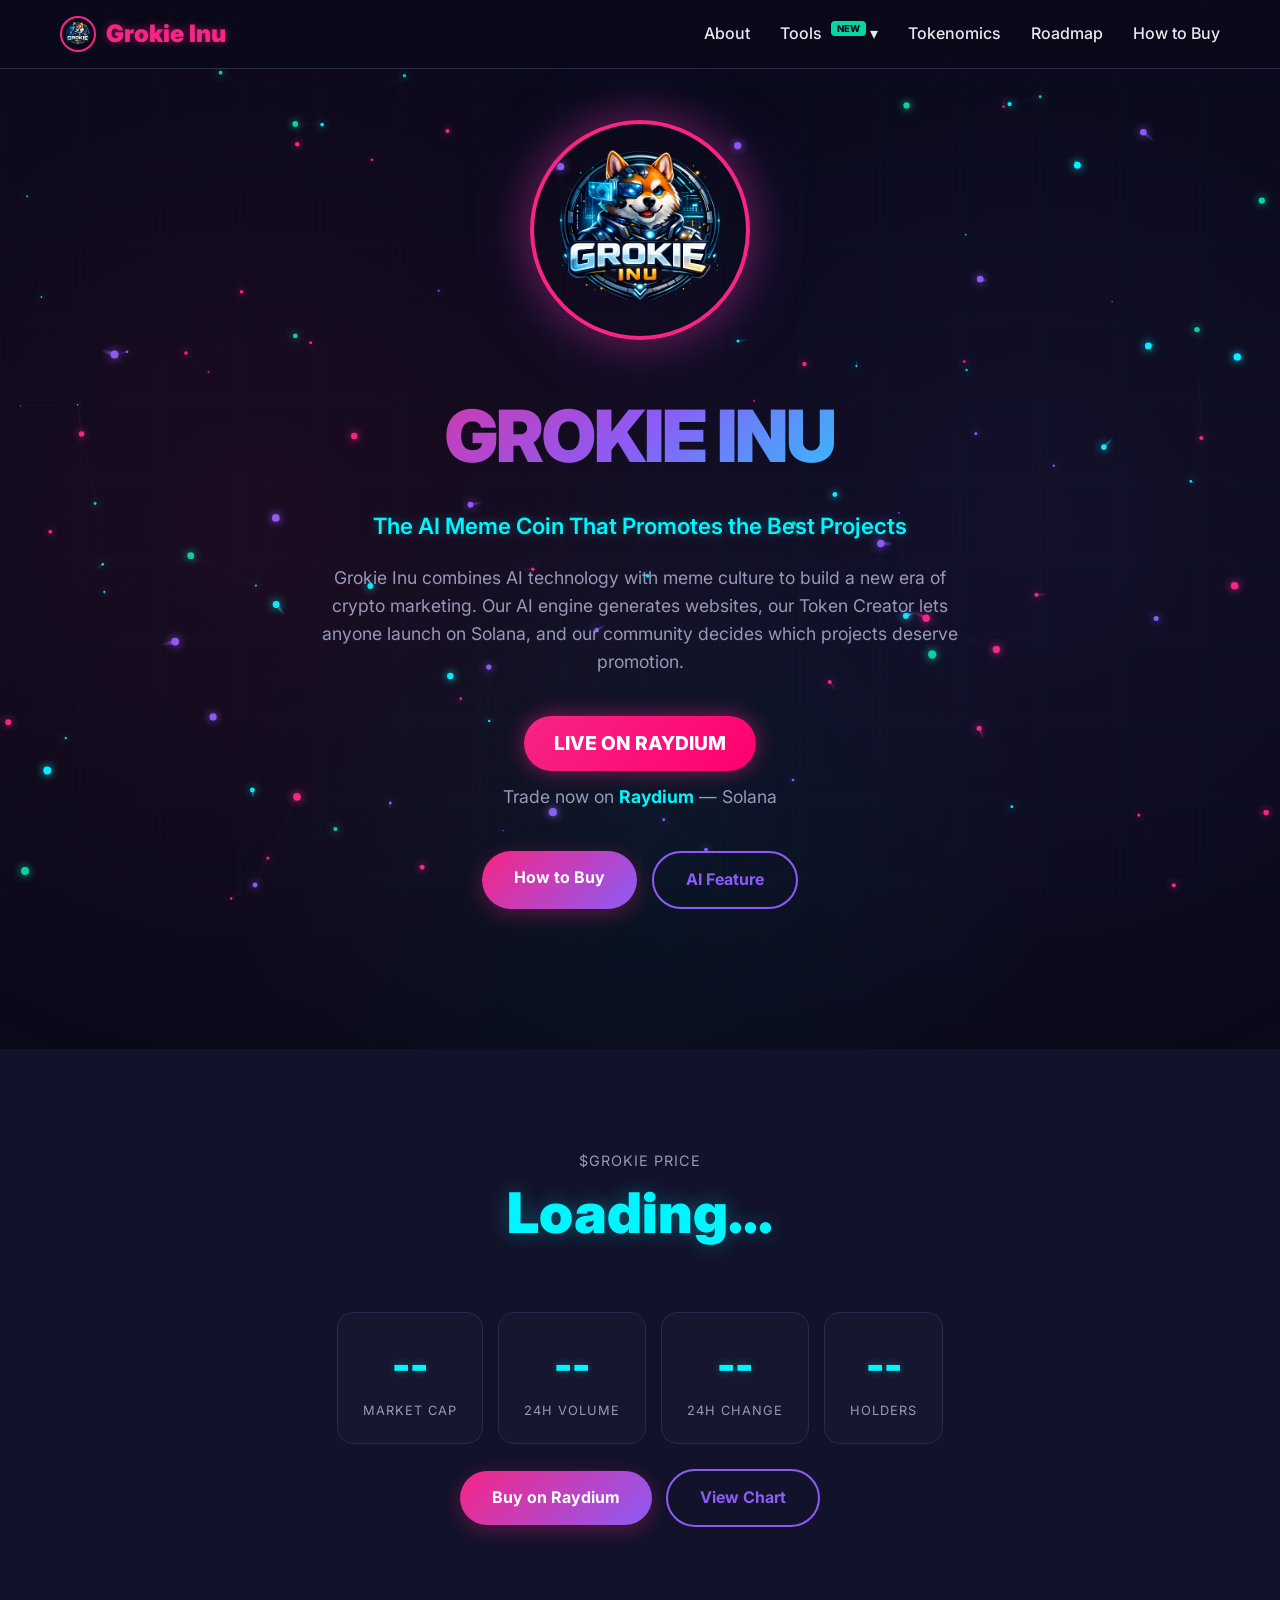
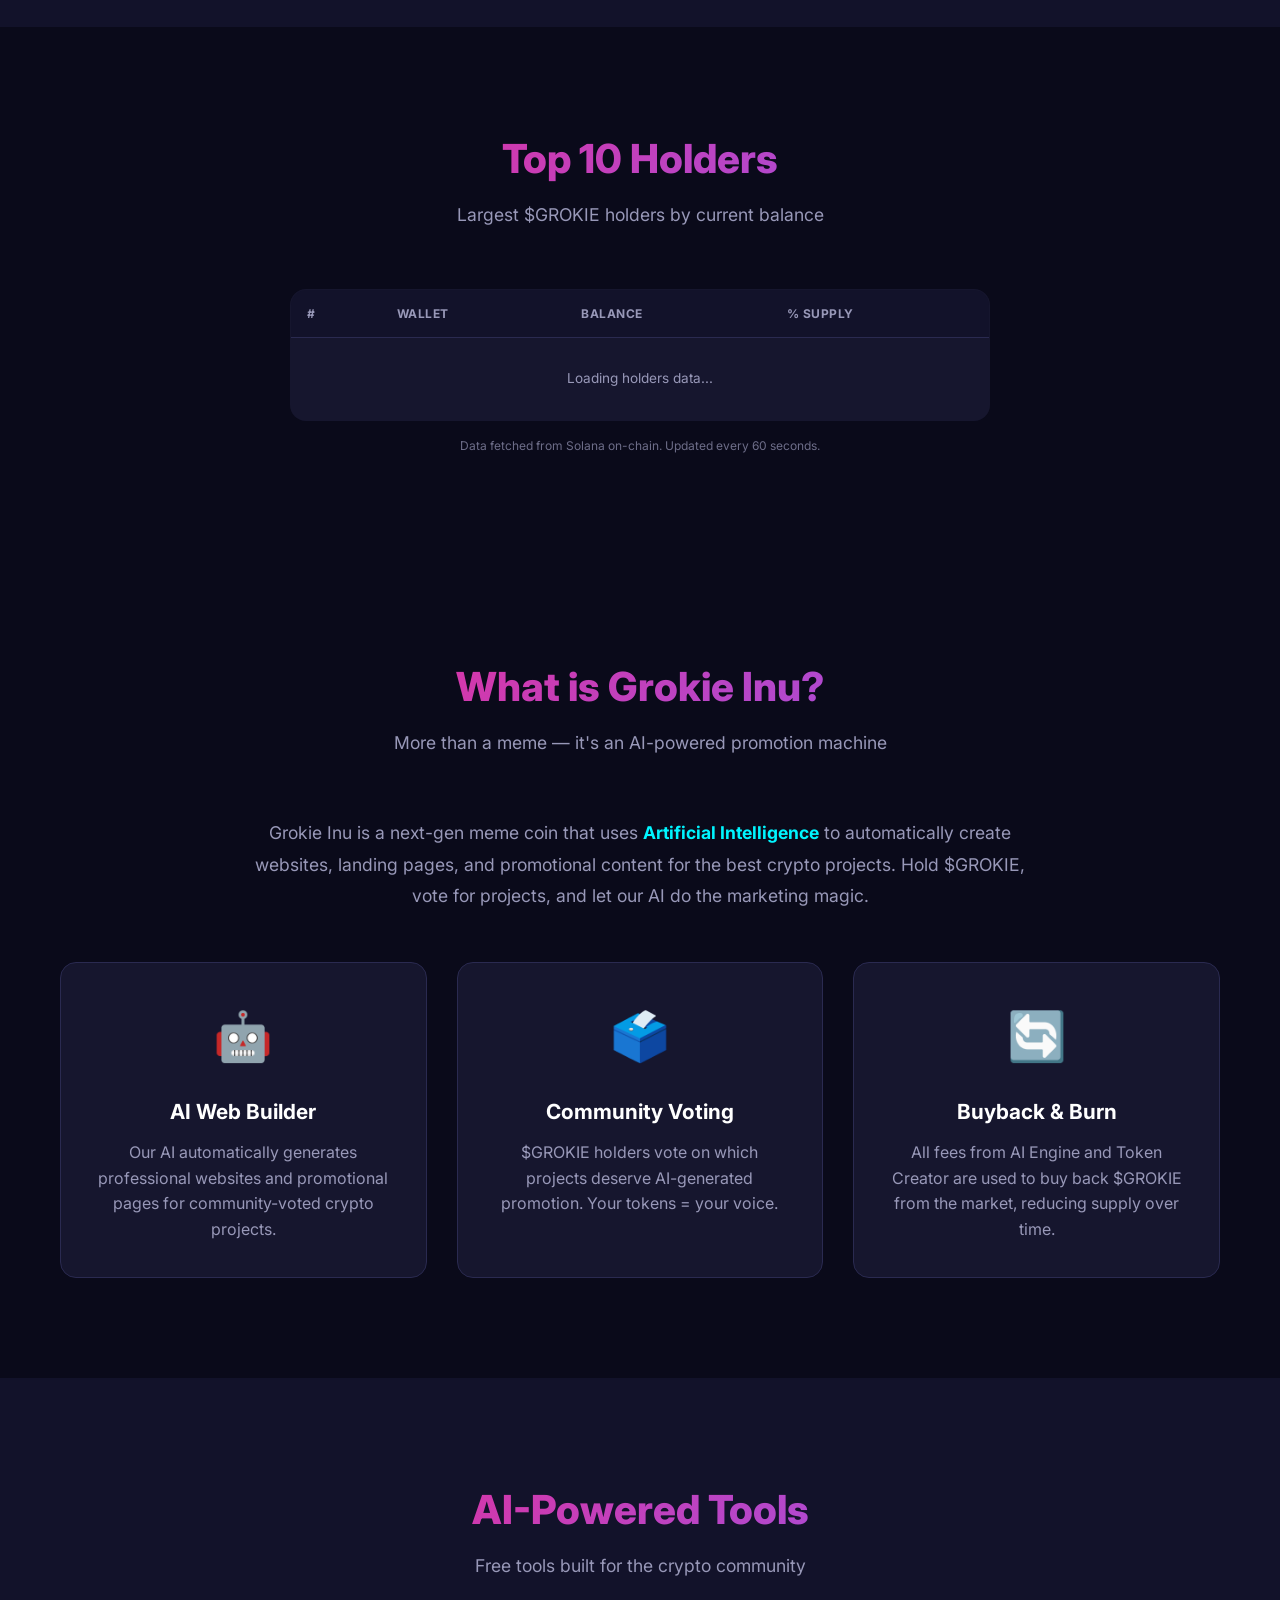
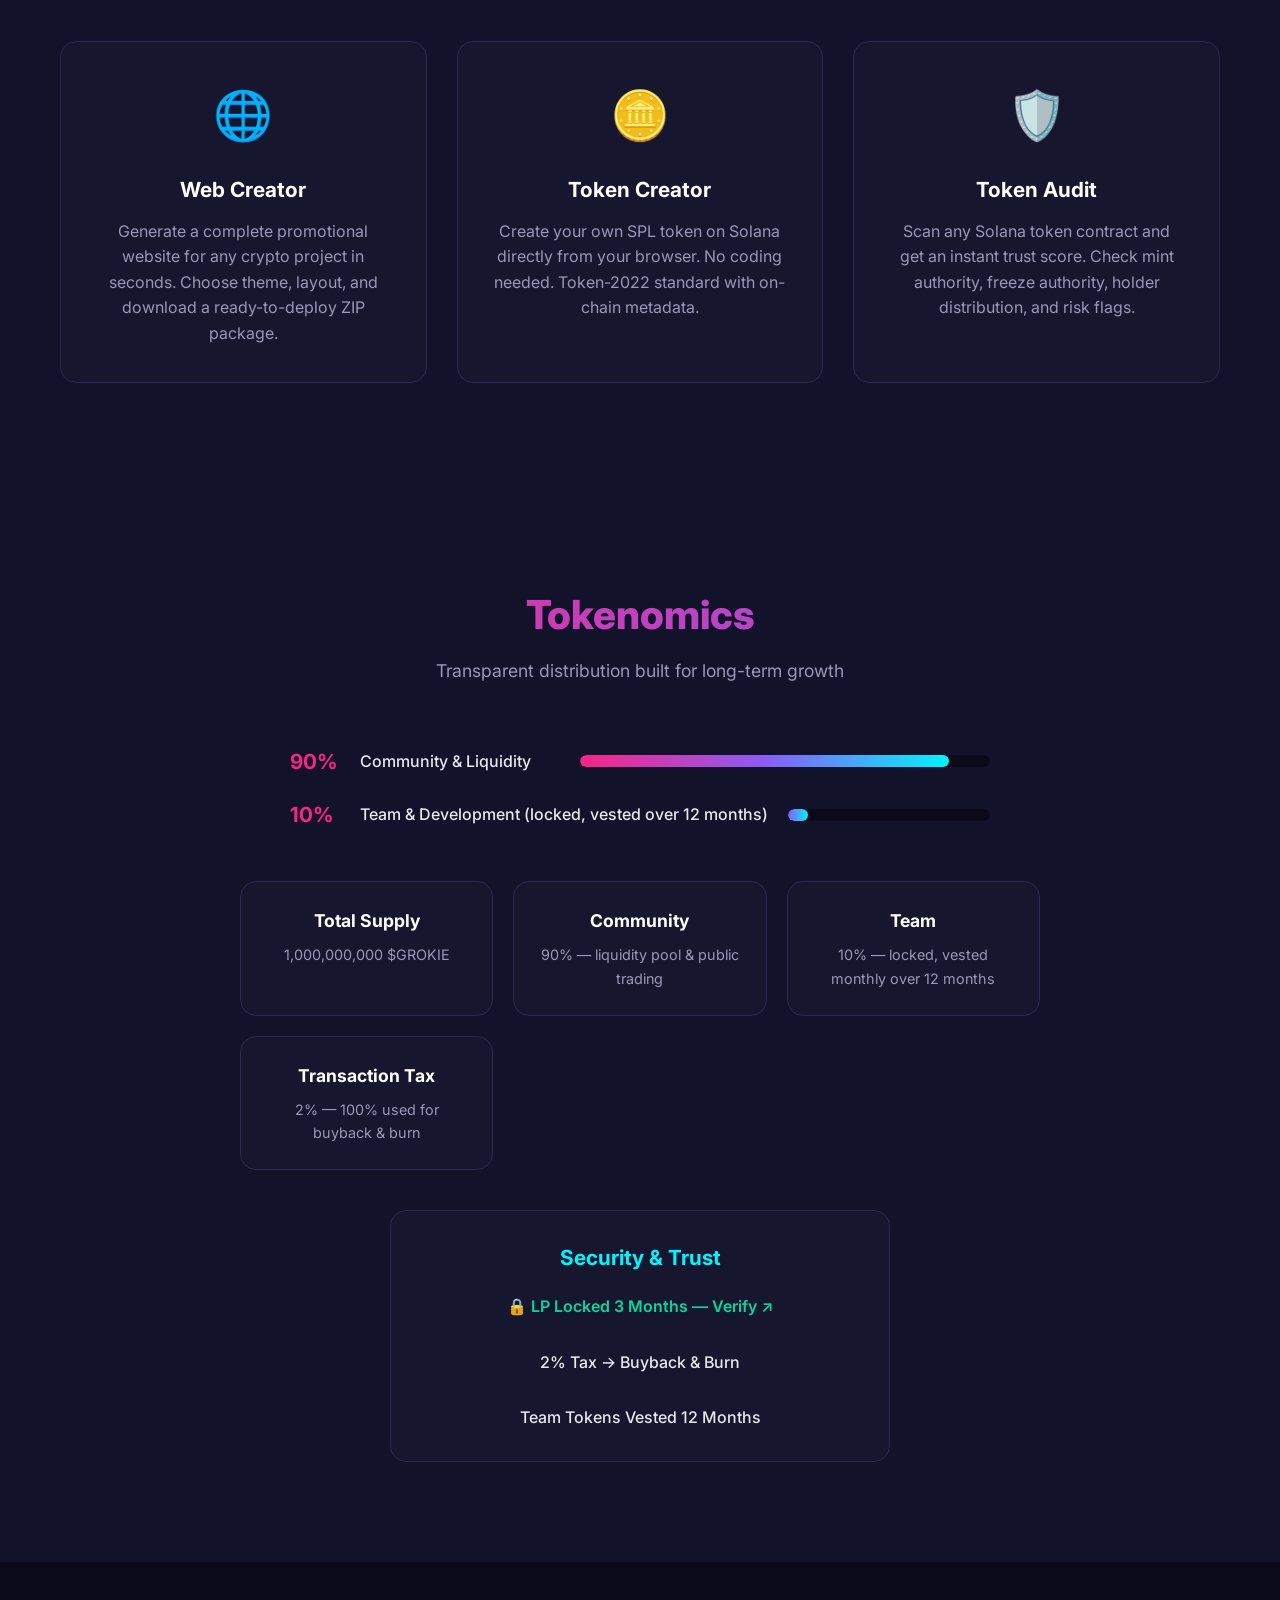
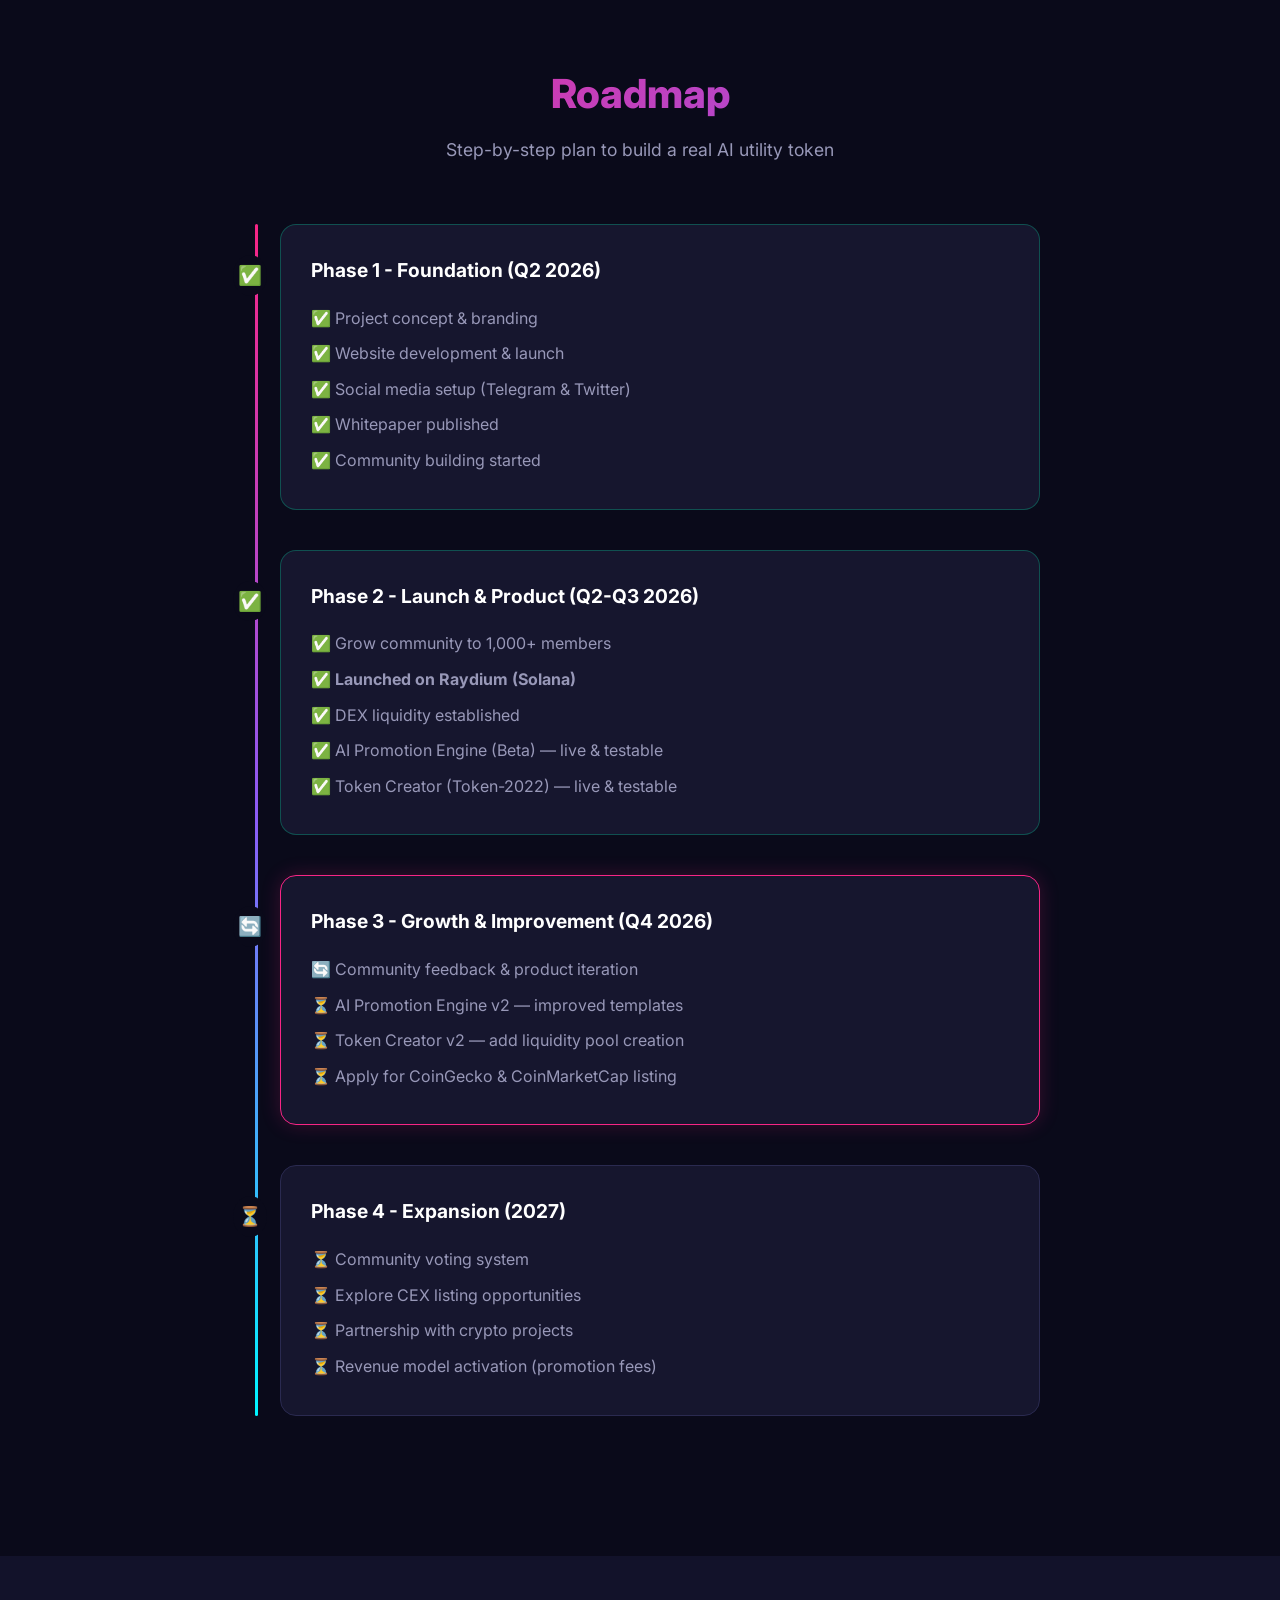
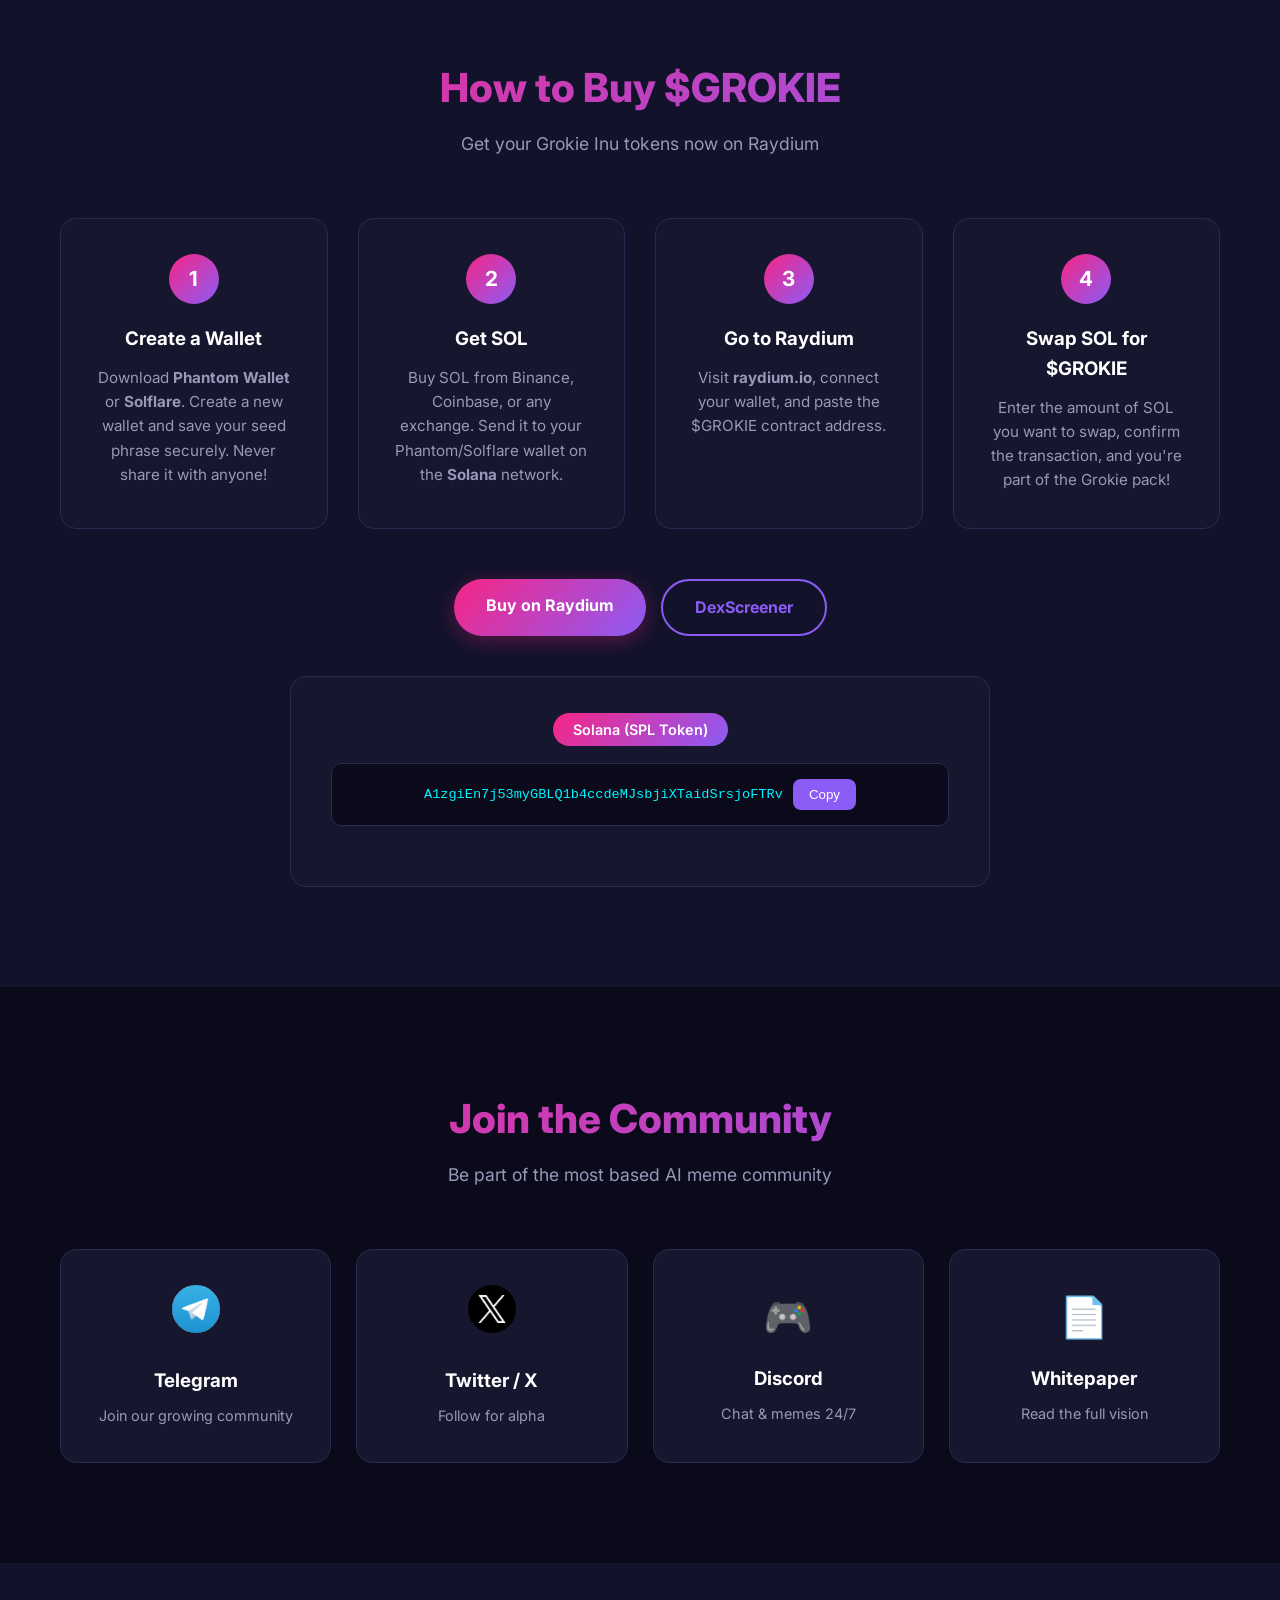
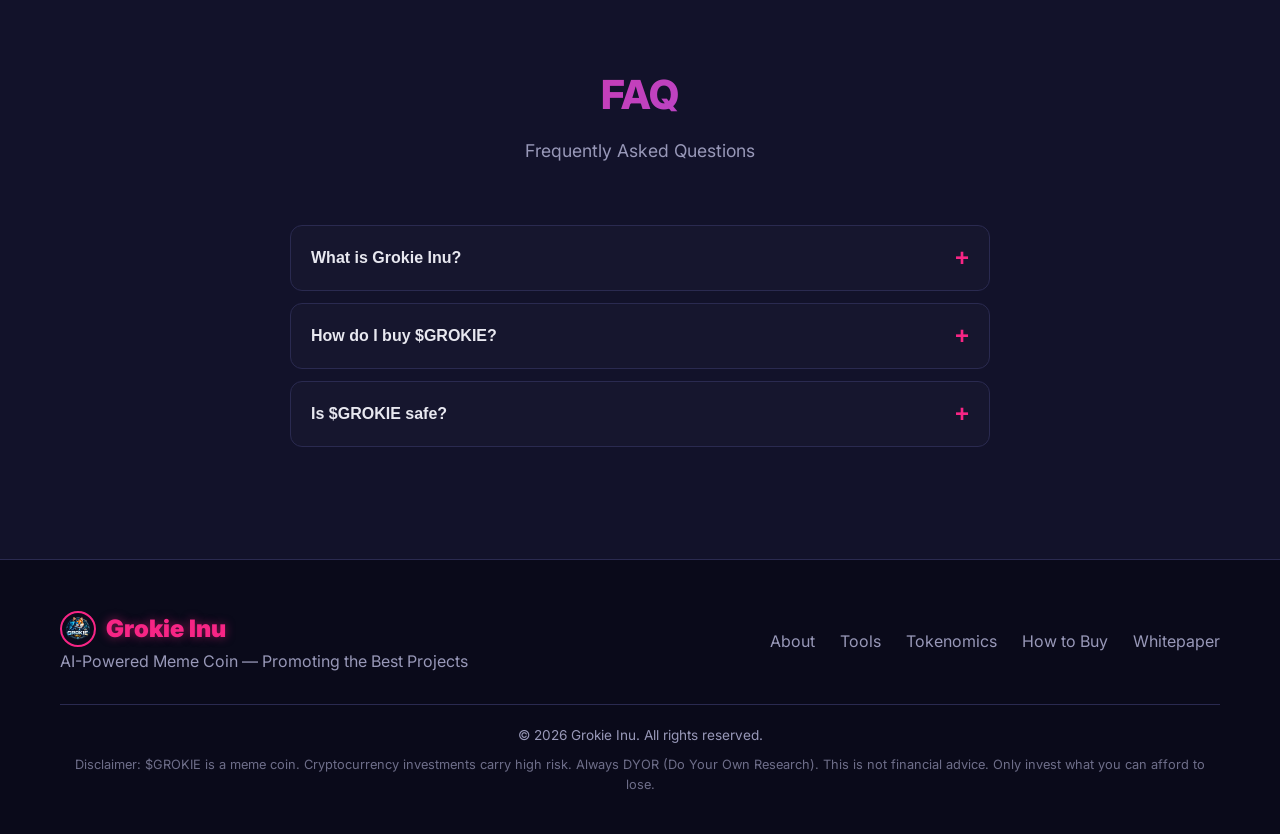
==== index.html @ 32c9cd42 "Add files via upload" ====
<!DOCTYPE html>
<html lang="en">
<head>
    <meta charset="UTF-8">
    <meta name="viewport" content="width=device-width, initial-scale=1.0, maximum-scale=5.0">
    <meta name="description" content="Grokie Inu - AI-Powered Meme Coin on Solana. Our AI engine promotes the best crypto projects. Live on Raydium.">
    <title>Grokie Inu - AI-Powered Meme Coin | Promote the Best Projects</title>
    <link rel="icon" type="image/png" href="assets/images/grokie-inu.png">
    <link rel="stylesheet" href="assets/css/style.css">
    <link href="https://fonts.googleapis.com/css2?family=Inter:wght@300;400;500;600;700;800;900&display=swap" rel="stylesheet">
</head>
<body>
    <!-- Animated Background -->
    <div class="animated-bg">
        <canvas id="techCanvas"></canvas>
    </div>

    <!-- Navigation -->
    <nav class="navbar">
        <div class="container nav-container">
            <a href="#" class="logo"><img src="assets/images/grokie-inu.png" alt="Grokie Inu" class="logo-img"> Grokie Inu</a>
            <ul class="nav-links">
                <li><a href="#about">About</a></li>
                <li class="nav-dropdown">
                    <a href="#" class="nav-dropdown-toggle">Tools <span class="nav-badge-new">NEW</span> ▾</a>
                    <ul class="nav-dropdown-menu">
                        <li><a href="ai-engine.html">🌐 Web Creator</a></li>
                        <li><a href="token-creator.html">🪙 Token Creator</a></li>
                        <li><a href="token-audit.html">🛡️ Token Audit</a></li>
                    </ul>
                </li>
                <li><a href="#tokenomics">Tokenomics</a></li>
                <li><a href="#roadmap">Roadmap</a></li>
                <li><a href="#how-to-buy">How to Buy</a></li>
            </ul>
            <button class="mobile-menu-btn" id="mobileMenuBtn">☰</button>
        </div>
    </nav>

    <!-- Hero Section -->
    <section class="hero">
        <div class="container">
            <div class="hero-content">
                <div class="hero-mascot">
                    <img src="assets/images/grokie-inu.png" alt="Grokie Inu AI Dog Mascot" class="mascot-img">
                </div>
                <h1>Grokie Inu</h1>
                <p class="hero-tagline">The AI Meme Coin That Promotes the Best Projects</p>
                <p class="hero-description">Grokie Inu combines AI technology with meme culture to build a new era of crypto marketing. Our AI engine generates websites, our Token Creator lets anyone launch on Solana, and our community decides which projects deserve promotion.</p>
                <div class="launch-banner">
                    <span class="launch-badge">LIVE ON RAYDIUM</span>
                    <p class="launch-platform">Trade now on <strong>Raydium</strong> — Solana</p>
                </div>
                <div class="hero-buttons">
                    <a href="#how-to-buy" class="btn btn-primary">How to Buy</a>
                    <a href="#ai-feature" class="btn btn-secondary">AI Feature</a>
                </div>
            </div>
        </div>
        <div class="hero-bg-animation"></div>
    </section>

    <!-- Live Trading Section -->
    <section id="trade" class="section section-dark">
        <div class="container" style="text-align:center">
            <div class="live-price-display">
                <span class="live-price-label">$GROKIE Price</span>
                <span class="live-price-big" id="livePriceBig">Loading...</span>
                <span class="live-price-change" id="livePriceChange"></span>
            </div>
            <div class="countdown-wrapper">
                <div class="countdown-item">
                    <span class="countdown-value" id="tradeMcap">--</span>
                    <span class="countdown-label">Market Cap</span>
                </div>
                <div class="countdown-item">
                    <span class="countdown-value" id="tradeVolume">--</span>
                    <span class="countdown-label">24h Volume</span>
                </div>
                <div class="countdown-item">
                    <span class="countdown-value" id="tradeChange">--</span>
                    <span class="countdown-label">24h Change</span>
                </div>
                <div class="countdown-item">
                    <span class="countdown-value" id="tradeHolders">--</span>
                    <span class="countdown-label">Holders</span>
                </div>
            </div>
            <div style="margin-top:25px">
                <a href="https://raydium.io/swap/?inputMint=sol&outputMint=A1zgiEn7j53myGBLQ1b4ccdeMJsbjiXTaidSrsjoFTRv" target="_blank" class="btn btn-primary">Buy on Raydium</a>
                <a href="https://dexscreener.com/solana/A1zgiEn7j53myGBLQ1b4ccdeMJsbjiXTaidSrsjoFTRv" target="_blank" class="btn btn-secondary" style="margin-left:10px">View Chart</a>
            </div>
        </div>
    </section>

    <!-- Top Holders Section -->
    <section id="top-holders" class="section">
        <div class="container">
            <h2 class="section-title">Top 10 Holders</h2>
            <p class="section-subtitle">Largest $GROKIE holders by current balance</p>
            <div class="holders-table-wrap">
                <table class="holders-table" id="holdersTable">
                    <thead>
                        <tr>
                            <th>#</th>
                            <th>Wallet</th>
                            <th>Balance</th>
                            <th>% Supply</th>
                        </tr>
                    </thead>
                    <tbody id="holdersBody">
                        <tr><td colspan="4" style="text-align:center;color:var(--text-muted);padding:30px">Loading holders data...</td></tr>
                    </tbody>
                </table>
            </div>
            <p class="holders-note">Data fetched from Solana on-chain. Updated every 60 seconds.</p>
        </div>
    </section>

    <!-- About Section -->
    <section id="about" class="section">
        <div class="container">
            <h2 class="section-title">What is Grokie Inu?</h2>
            <p class="section-subtitle">More than a meme — it's an AI-powered promotion machine</p>
            <div class="about-intro">
                <p>Grokie Inu is a next-gen meme coin that uses <strong>Artificial Intelligence</strong> to automatically create websites, landing pages, and promotional content for the best crypto projects. Hold $GROKIE, vote for projects, and let our AI do the marketing magic.</p>
            </div>
            <div class="about-grid">
                <div class="about-card">
                    <div class="card-icon">🤖</div>
                    <h3>AI Web Builder</h3>
                    <p>Our AI automatically generates professional websites and promotional pages for community-voted crypto projects.</p>
                </div>
                <div class="about-card">
                    <div class="card-icon">🗳️</div>
                    <h3>Community Voting</h3>
                    <p>$GROKIE holders vote on which projects deserve AI-generated promotion. Your tokens = your voice.</p>
                </div>
                <div class="about-card">
                    <div class="card-icon">🔄</div>
                    <h3>Buyback & Burn</h3>
                    <p>All fees from AI Engine and Token Creator are used to buy back $GROKIE from the market, reducing supply over time.</p>
                </div>
            </div>
        </div>
    </section>

    <!-- AI Tools Section -->
    <section id="ai-feature" class="section section-dark">
        <div class="container">
            <h2 class="section-title">AI-Powered Tools</h2>
            <p class="section-subtitle">Free tools built for the crypto community</p>
            <div class="about-grid">
                <a href="ai-engine.html" class="about-card" style="text-decoration:none;cursor:pointer">
                    <div class="card-icon">🌐</div>
                    <h3>Web Creator</h3>
                    <p>Generate a complete promotional website for any crypto project in seconds. Choose theme, layout, and download a ready-to-deploy ZIP package.</p>
                </a>
                <a href="token-creator.html" class="about-card" style="text-decoration:none;cursor:pointer">
                    <div class="card-icon">🪙</div>
                    <h3>Token Creator</h3>
                    <p>Create your own SPL token on Solana directly from your browser. No coding needed. Token-2022 standard with on-chain metadata.</p>
                </a>
                <a href="token-audit.html" class="about-card" style="text-decoration:none;cursor:pointer">
                    <div class="card-icon">🛡️</div>
                    <h3>Token Audit</h3>
                    <p>Scan any Solana token contract and get an instant trust score. Check mint authority, freeze authority, holder distribution, and risk flags.</p>
                </a>
            </div>
        </div>
    </section>

    <!-- Tokenomics Section -->
    <section id="tokenomics" class="section section-dark">
        <div class="container">
            <h2 class="section-title">Tokenomics</h2>
            <p class="section-subtitle">Transparent distribution built for long-term growth</p>
            <div class="tokenomics-grid">
                <div class="token-item">
                    <div class="token-percent">90%</div>
                    <div class="token-label">Community & Liquidity</div>
                    <div class="token-bar"><div class="token-fill" style="width: 90%"></div></div>
                </div>
                <div class="token-item">
                    <div class="token-percent">10%</div>
                    <div class="token-label">Team & Development (locked, vested over 12 months)</div>
                    <div class="token-bar"><div class="token-fill" style="width: 10%; background: linear-gradient(90deg, var(--primary), var(--neon-blue))"></div></div>
                </div>
            </div>
            <div class="tokenomics-details">
                <div class="detail-card">
                    <h3>Total Supply</h3>
                    <p>1,000,000,000 $GROKIE</p>
                </div>
                <div class="detail-card">
                    <h3>Community</h3>
                    <p>90% — liquidity pool & public trading</p>
                </div>
                <div class="detail-card">
                    <h3>Team</h3>
                    <p>10% — locked, vested monthly over 12 months</p>
                </div>
                <div class="detail-card">
                    <h3>Transaction Tax</h3>
                    <p>2% — 100% used for buyback & burn</p>
                </div>
            </div>
            <div class="tax-info">
                <h3>Security & Trust</h3>
                <div class="tax-breakdown">
                    <div class="tax-item">
                        <a href="https://stakepoint.app/locks/cmpr492e90000ld041iazjevo" target="_blank" style="color:var(--secondary);text-decoration:none;font-weight:600">🔒 LP Locked 3 Months — Verify ↗</a>
                    </div>
                    <div class="tax-item">
                        <span>2% Tax → Buyback & Burn</span>
                    </div>
                    <div class="tax-item">
                        <span>Team Tokens Vested 12 Months</span>
                    </div>
                </div>
            </div>
        </div>
    </section>

    <!-- Roadmap Section -->
    <section id="roadmap" class="section">
        <div class="container">
            <h2 class="section-title">Roadmap</h2>
            <p class="section-subtitle">Step-by-step plan to build a real AI utility token</p>
            <div class="roadmap">
                <div class="roadmap-item completed">
                    <div class="roadmap-marker">✅</div>
                    <div class="roadmap-content">
                        <h3>Phase 1 - Foundation (Q2 2026)</h3>
                        <ul>
                            <li>✅ Project concept & branding</li>
                            <li>✅ Website development & launch</li>
                            <li>✅ Social media setup (Telegram & Twitter)</li>
                            <li>✅ Whitepaper published</li>
                            <li>✅ Community building started</li>
                        </ul>
                    </div>
                </div>
                <div class="roadmap-item completed">
                    <div class="roadmap-marker">✅</div>
                    <div class="roadmap-content">
                        <h3>Phase 2 - Launch & Product (Q2-Q3 2026)</h3>
                        <ul>
                            <li>✅ Grow community to 1,000+ members</li>
                            <li>✅ <strong>Launched on Raydium (Solana)</strong></li>
                            <li>✅ DEX liquidity established</li>
                            <li>✅ AI Promotion Engine (Beta) — live & testable</li>
                            <li>✅ Token Creator (Token-2022) — live & testable</li>
                        </ul>
                    </div>
                </div>
                <div class="roadmap-item active">
                    <div class="roadmap-marker">🔄</div>
                    <div class="roadmap-content">
                        <h3>Phase 3 - Growth & Improvement (Q4 2026)</h3>
                        <ul>
                            <li>🔄 Community feedback & product iteration</li>
                            <li>⏳ AI Promotion Engine v2 — improved templates</li>
                            <li>⏳ Token Creator v2 — add liquidity pool creation</li>
                            <li>⏳ Apply for CoinGecko & CoinMarketCap listing</li>
                        </ul>
                    </div>
                </div>
                <div class="roadmap-item upcoming">
                    <div class="roadmap-marker">⏳</div>
                    <div class="roadmap-content">
                        <h3>Phase 4 - Expansion (2027)</h3>
                        <ul>
                            <li>⏳ Community voting system</li>
                            <li>⏳ Explore CEX listing opportunities</li>
                            <li>⏳ Partnership with crypto projects</li>
                            <li>⏳ Revenue model activation (promotion fees)</li>
                        </ul>
                    </div>
                </div>
            </div>
        </div>
    </section>

    <!-- How to Buy Section -->
    <section id="how-to-buy" class="section section-dark">
        <div class="container">
            <h2 class="section-title">How to Buy $GROKIE</h2>
            <p class="section-subtitle">Get your Grokie Inu tokens now on Raydium</p>
            <div class="steps-grid">
                <div class="step-card">
                    <div class="step-number">1</div>
                    <h3>Create a Wallet</h3>
                    <p>Download <strong>Phantom Wallet</strong> or <strong>Solflare</strong>. Create a new wallet and save your seed phrase securely. Never share it with anyone!</p>
                </div>
                <div class="step-card">
                    <div class="step-number">2</div>
                    <h3>Get SOL</h3>
                    <p>Buy SOL from Binance, Coinbase, or any exchange. Send it to your Phantom/Solflare wallet on the <strong>Solana</strong> network.</p>
                </div>
                <div class="step-card">
                    <div class="step-number">3</div>
                    <h3>Go to Raydium</h3>
                    <p>Visit <strong>raydium.io</strong>, connect your wallet, and paste the $GROKIE contract address.</p>
                </div>
                <div class="step-card">
                    <div class="step-number">4</div>
                    <h3>Swap SOL for $GROKIE</h3>
                    <p>Enter the amount of SOL you want to swap, confirm the transaction, and you're part of the Grokie pack!</p>
                </div>
            </div>
            <div class="buy-links">
                <a href="https://raydium.io/swap/?inputMint=sol&outputMint=A1zgiEn7j53myGBLQ1b4ccdeMJsbjiXTaidSrsjoFTRv" target="_blank" class="btn btn-primary">Buy on Raydium</a>
                <a href="https://dexscreener.com/solana/A1zgiEn7j53myGBLQ1b4ccdeMJsbjiXTaidSrsjoFTRv" target="_blank" class="btn btn-secondary">DexScreener</a>
            </div>
            <div class="contract-box" style="margin-top:40px">
                <div class="contract-network">
                    <span class="network-badge">Solana (SPL Token)</span>
                </div>
                <div class="contract-address">
                    <code id="contractAddress">A1zgiEn7j53myGBLQ1b4ccdeMJsbjiXTaidSrsjoFTRv</code>
                    <button class="copy-btn" onclick="copyAddress()">Copy</button>
                </div>
            </div>
        </div>
    </section>

    <!-- Community Section -->
    <section id="community" class="section">
        <div class="container">
            <h2 class="section-title">Join the Community</h2>
            <p class="section-subtitle">Be part of the most based AI meme community</p>
            <div class="community-grid">
                <a href="https://t.me/grokieinucom" target="_blank" class="community-card">
                    <div class="community-icon"><img src="assets/images/telegram.jpg" alt="Telegram" class="social-logo"></div>
                    <h3>Telegram</h3>
                    <p>Join our growing community</p>
                </a>
                <a href="https://x.com/grokieinu1" target="_blank" class="community-card">
                    <div class="community-icon"><img src="assets/images/twiter.png" alt="Twitter" class="social-logo"></div>
                    <h3>Twitter / X</h3>
                    <p>Follow for alpha</p>
                </a>
                <a href="#" class="community-card">
                    <div class="community-icon">🎮</div>
                    <h3>Discord</h3>
                    <p>Chat & memes 24/7</p>
                </a>
                <a href="whitepaper.html" target="_blank" class="community-card">
                    <div class="community-icon">📄</div>
                    <h3>Whitepaper</h3>
                    <p>Read the full vision</p>
                </a>
            </div>
        </div>
    </section>

    <!-- FAQ Section -->
    <section id="faq" class="section section-dark">
        <div class="container">
            <h2 class="section-title">FAQ</h2>
            <p class="section-subtitle">Frequently Asked Questions</p>
            <div class="faq-list">
                <div class="faq-item">
                    <button class="faq-question" onclick="toggleFaq(this)">
                        <span>What is Grokie Inu?</span>
                        <span class="faq-icon">+</span>
                    </button>
                    <div class="faq-answer">
                        <p>Grokie Inu ($GROKIE) is an AI-powered meme coin on Solana. Our AI engine automatically generates promotional websites and marketing content for community-voted crypto projects.</p>
                    </div>
                </div>
                <div class="faq-item">
                    <button class="faq-question" onclick="toggleFaq(this)">
                        <span>How do I buy $GROKIE?</span>
                        <span class="faq-icon">+</span>
                    </button>
                    <div class="faq-answer">
                        <p>1. Create a Phantom or Solflare wallet. 2. Buy SOL from any exchange. 3. Go to Raydium.io. 4. Paste the $GROKIE contract address and swap SOL for $GROKIE.</p>
                    </div>
                </div>
                <div class="faq-item">
                    <button class="faq-question" onclick="toggleFaq(this)">
                        <span>Is $GROKIE safe?</span>
                        <span class="faq-icon">+</span>
                    </button>
                    <div class="faq-answer">
                        <p>$GROKIE is on Raydium with <a href="https://stakepoint.app/locks/cmpr492e90000ld041iazjevo" target="_blank" style="color:var(--neon-blue)">liquidity locked for 3 months</a>. Team tokens are vested over 12 months. There is no mint function and no way to pause trading. Contract verified on Solscan.</p>
                    </div>
                </div>
            </div>
        </div>
    </section>

    <!-- Footer -->
    <footer class="footer">
        <div class="container">
            <div class="footer-content">
                <div class="footer-brand">
                    <a href="#" class="logo"><img src="assets/images/grokie-inu.png" alt="Grokie Inu" class="logo-img"> Grokie Inu</a>
                    <p>AI-Powered Meme Coin — Promoting the Best Projects</p>
                </div>
                <div class="footer-links">
                    <a href="#about">About</a>
                    <a href="#ai-feature">Tools</a>
                    <a href="#tokenomics">Tokenomics</a>
                    <a href="#how-to-buy">How to Buy</a>
                    <a href="whitepaper.html">Whitepaper</a>
                </div>
            </div>
            <div class="footer-bottom">
                <p>&copy; 2026 Grokie Inu. All rights reserved.</p>
                <p class="disclaimer">Disclaimer: $GROKIE is a meme coin. Cryptocurrency investments carry high risk. Always DYOR (Do Your Own Research). This is not financial advice. Only invest what you can afford to lose.</p>
            </div>
        </div>
    </footer>

    <script src="assets/js/script.js"></script>
</body>
</html>
---- assets/css/style.css ----
/* Reset & Base */
* {
    margin: 0;
    padding: 0;
    box-sizing: border-box;
}

:root {
    --primary: #8b5cf6;
    --primary-dark: #7c3aed;
    --secondary: #06d6a0;
    --accent: #f72585;
    --neon-blue: #00f5ff;
    --neon-pink: #ff006e;
    --dark: #0a0a1a;
    --dark-light: #12122a;
    --text: #e8e8f0;
    --text-muted: #9898b8;
    --card-bg: #16162e;
    --border: #2a2a50;
}

html {
    scroll-behavior: smooth;
}

body {
    font-family: 'Inter', sans-serif;
    background-color: var(--dark);
    color: var(--text);
    line-height: 1.6;
    overflow-x: hidden;
}

.container {
    max-width: 1200px;
    margin: 0 auto;
    padding: 0 20px;
}

/* Navigation */
.navbar {
    position: fixed;
    top: 0;
    left: 0;
    right: 0;
    z-index: 1000;
    background: rgba(10, 10, 26, 0.95);
    backdrop-filter: blur(10px);
    border-bottom: 1px solid var(--border);
    padding: 15px 0;
}

.nav-container {
    display: flex;
    align-items: center;
    justify-content: space-between;
}

.logo {
    font-size: 1.5rem;
    font-weight: 900;
    color: var(--accent);
    text-decoration: none;
    text-shadow: 0 0 10px rgba(247, 37, 133, 0.5);
    display: flex;
    align-items: center;
    gap: 10px;
}

.logo-img {
    width: 36px;
    height: 36px;
    border-radius: 50%;
    object-fit: cover;
    border: 2px solid var(--accent);
}

.nav-links {
    display: flex;
    list-style: none;
    gap: 30px;
}

.nav-links a {
    color: var(--text);
    text-decoration: none;
    font-weight: 500;
    transition: color 0.3s;
}

.nav-links a:hover {
    color: var(--accent);
}

.nav-dropdown {
    position: relative;
}

.nav-dropdown-toggle {
    cursor: pointer;
}

.nav-dropdown-menu {
    display: none;
    position: absolute;
    top: 100%;
    right: 0;
    background: var(--dark-light);
    border: 1px solid var(--border);
    border-radius: 12px;
    padding: 10px 0;
    min-width: 160px;
    box-shadow: 0 10px 30px rgba(0,0,0,0.4);
    z-index: 1000;
    list-style: none;
    margin-top: 0;
    padding-top: 15px;
}

.nav-dropdown::before {
    content: '';
    position: absolute;
    top: 100%;
    left: 0;
    right: 0;
    height: 15px;
}

.nav-dropdown:hover .nav-dropdown-menu {
    display: block;
}

.nav-dropdown-menu li {
    padding: 0;
}

.nav-dropdown-menu a {
    display: block;
    padding: 8px 20px;
    color: var(--text-muted);
    font-size: 0.9rem;
    transition: all 0.2s;
}

.nav-dropdown-menu a:hover {
    color: var(--accent);
    background: rgba(247, 37, 133, 0.05);
}

.nav-badge-new {
    background: var(--secondary);
    color: #0a0a1a;
    font-size: 0.6rem;
    font-weight: 800;
    padding: 2px 6px;
    border-radius: 4px;
    margin-left: 5px;
    vertical-align: top;
    animation: badgePulse 1.5s ease-in-out infinite;
}

@keyframes badgePulse {
    0%, 100% { opacity: 1; }
    50% { opacity: 0.6; }
}

.mobile-menu-btn {
    display: none;
    background: none;
    border: none;
    color: var(--text);
    font-size: 1.5rem;
    cursor: pointer;
}

/* Hero Section */
.hero {
    min-height: 100vh;
    display: flex;
    align-items: center;
    justify-content: center;
    text-align: center;
    padding: 120px 20px 80px;
    position: relative;
    overflow: hidden;
}

.hero-content {
    position: relative;
    z-index: 2;
}

.hero-mascot {
    margin-bottom: 30px;
}

.mascot-img {
    width: 220px;
    height: 220px;
    border-radius: 50%;
    object-fit: cover;
    border: 4px solid var(--accent);
    box-shadow: 0 0 40px rgba(247, 37, 133, 0.4), 0 0 80px rgba(139, 92, 246, 0.2);
    animation: float 3s ease-in-out infinite;
}

@keyframes float {
    0%, 100% { transform: translateY(0); }
    50% { transform: translateY(-15px); }
}

.hero h1 {
    font-size: 4.5rem;
    font-weight: 900;
    background: linear-gradient(135deg, var(--accent), var(--primary), var(--neon-blue));
    -webkit-background-clip: text;
    -webkit-text-fill-color: transparent;
    background-clip: text;
    margin-bottom: 15px;
    text-transform: uppercase;
    letter-spacing: -2px;
}

.hero-tagline {
    font-size: 1.4rem;
    color: var(--neon-blue);
    margin-bottom: 20px;
    font-weight: 600;
    text-shadow: 0 0 10px rgba(0, 245, 255, 0.3);
}

.hero-description {
    font-size: 1.1rem;
    color: var(--text-muted);
    max-width: 650px;
    margin: 0 auto 40px;
}

.hero-buttons {
    display: flex;
    gap: 15px;
    justify-content: center;
    margin-bottom: 60px;
    flex-wrap: wrap;
}

.launch-banner {
    margin-bottom: 40px;
}

.launch-badge {
    display: inline-block;
    background: linear-gradient(135deg, var(--accent), var(--neon-pink));
    color: white;
    padding: 12px 30px;
    border-radius: 50px;
    font-weight: 800;
    font-size: 1.2rem;
    animation: glow 2s ease-in-out infinite alternate;
    box-shadow: 0 0 20px rgba(247, 37, 133, 0.5);
}

@keyframes glow {
    0% { box-shadow: 0 0 20px rgba(247, 37, 133, 0.5); }
    100% { box-shadow: 0 0 40px rgba(247, 37, 133, 0.8), 0 0 60px rgba(139, 92, 246, 0.3); }
}

.launch-platform {
    margin-top: 12px;
    font-size: 1.1rem;
    color: var(--text-muted);
}

.launch-platform strong {
    color: var(--neon-blue);
}

.btn {
    padding: 14px 32px;
    border-radius: 50px;
    font-weight: 700;
    text-decoration: none;
    transition: all 0.3s;
    display: inline-block;
    font-size: 1rem;
    cursor: pointer;
}

.btn-primary {
    background: linear-gradient(135deg, var(--accent), var(--primary));
    color: white;
    box-shadow: 0 5px 20px rgba(247, 37, 133, 0.3);
}

.btn-primary:hover {
    transform: translateY(-3px);
    box-shadow: 0 10px 40px rgba(247, 37, 133, 0.5);
}

.btn-secondary {
    border: 2px solid var(--primary);
    color: var(--primary);
}

.btn-secondary:hover {
    background: var(--primary);
    color: white;
    transform: translateY(-3px);
    box-shadow: 0 10px 30px rgba(139, 92, 246, 0.3);
}

.hero-stats {
    display: flex;
    gap: 50px;
    justify-content: center;
    flex-wrap: wrap;
}

.stat {
    text-align: center;
}

.stat-value {
    display: block;
    font-size: 1.8rem;
    font-weight: 700;
    color: var(--secondary);
    text-shadow: 0 0 10px rgba(6, 214, 160, 0.3);
}

.stat-label {
    font-size: 0.9rem;
    color: var(--text-muted);
}

.hero-bg-animation {
    position: absolute;
    top: 0;
    left: 0;
    right: 0;
    bottom: 0;
    background: radial-gradient(circle at 20% 50%, rgba(247, 37, 133, 0.08) 0%, transparent 50%),
                radial-gradient(circle at 80% 50%, rgba(139, 92, 246, 0.08) 0%, transparent 50%),
                radial-gradient(circle at 50% 80%, rgba(0, 245, 255, 0.05) 0%, transparent 40%);
    animation: pulse 4s ease-in-out infinite alternate;
}

@keyframes pulse {
    0% { opacity: 0.5; }
    100% { opacity: 1; }
}

/* Sections */
.section {
    padding: 100px 0;
}

.section-dark {
    background: var(--dark-light);
}

.section-title {
    font-size: 2.5rem;
    font-weight: 800;
    text-align: center;
    margin-bottom: 10px;
    background: linear-gradient(135deg, var(--accent), var(--primary));
    -webkit-background-clip: text;
    -webkit-text-fill-color: transparent;
    background-clip: text;
}

.section-subtitle {
    text-align: center;
    color: var(--text-muted);
    margin-bottom: 60px;
    font-size: 1.1rem;
}

/* About */
.about-intro {
    text-align: center;
    max-width: 800px;
    margin: 0 auto 50px;
    font-size: 1.1rem;
    color: var(--text-muted);
    line-height: 1.8;
}

.about-intro strong {
    color: var(--neon-blue);
}

.about-grid {
    display: grid;
    grid-template-columns: repeat(auto-fit, minmax(300px, 1fr));
    gap: 30px;
}

.about-card {
    background: var(--card-bg);
    border: 1px solid var(--border);
    border-radius: 16px;
    padding: 35px;
    text-align: center;
    transition: all 0.3s;
}

.about-card:hover {
    transform: translateY(-5px);
    border-color: var(--accent);
    box-shadow: 0 10px 40px rgba(247, 37, 133, 0.15);
}

.card-icon {
    font-size: 3rem;
    margin-bottom: 20px;
}

.card-logo {
    width: 48px;
    height: 48px;
    border-radius: 50%;
    object-fit: cover;
}

.inline-logo {
    width: 24px;
    height: 24px;
    border-radius: 50%;
    object-fit: cover;
    vertical-align: middle;
    display: inline-block;
}

.about-card h3 {
    font-size: 1.3rem;
    margin-bottom: 12px;
    color: white;
}

.about-card p {
    color: var(--text-muted);
}

/* AI Feature Section */
.ai-flow {
    display: flex;
    align-items: center;
    justify-content: center;
    flex-wrap: wrap;
    gap: 10px;
    margin-bottom: 50px;
}

.ai-step {
    background: var(--card-bg);
    border: 1px solid var(--border);
    border-radius: 16px;
    padding: 25px;
    text-align: center;
    max-width: 220px;
    transition: all 0.3s;
}

.ai-step:hover {
    border-color: var(--neon-blue);
    box-shadow: 0 0 20px rgba(0, 245, 255, 0.15);
}

.ai-step-number {
    width: 40px;
    height: 40px;
    background: linear-gradient(135deg, var(--accent), var(--primary));
    border-radius: 50%;
    display: flex;
    align-items: center;
    justify-content: center;
    font-weight: 700;
    color: white;
    margin: 0 auto 15px;
}

.ai-step-content h3 {
    font-size: 1rem;
    color: white;
    margin-bottom: 8px;
}

.ai-step-content p {
    font-size: 0.85rem;
    color: var(--text-muted);
}

.ai-connector {
    font-size: 1.5rem;
    color: var(--neon-blue);
    font-weight: 700;
}

.ai-highlight {
    background: linear-gradient(135deg, rgba(139, 92, 246, 0.1), rgba(0, 245, 255, 0.1));
    border: 1px solid var(--border);
    border-radius: 16px;
    padding: 30px;
    text-align: center;
    max-width: 700px;
    margin: 0 auto;
}

.ai-highlight p {
    color: var(--text-muted);
    font-size: 1rem;
}

.ai-highlight strong {
    color: var(--neon-blue);
}

/* Contract Section */
.contract-box {
    max-width: 700px;
    margin: 0 auto;
    background: var(--card-bg);
    border: 1px solid var(--border);
    border-radius: 16px;
    padding: 40px;
    text-align: center;
}

.contract-network {
    margin-bottom: 20px;
}

.network-badge {
    background: linear-gradient(135deg, var(--accent), var(--primary));
    color: white;
    padding: 8px 20px;
    border-radius: 50px;
    font-weight: 600;
    font-size: 0.9rem;
}

.contract-address {
    display: flex;
    align-items: center;
    justify-content: center;
    gap: 10px;
    background: var(--dark);
    border: 1px solid var(--border);
    border-radius: 10px;
    padding: 15px 20px;
    margin: 20px 0;
    flex-wrap: wrap;
}

.contract-address code {
    font-size: 0.85rem;
    color: var(--neon-blue);
    word-break: break-all;
}

.copy-btn {
    background: var(--primary);
    color: white;
    border: none;
    padding: 8px 16px;
    border-radius: 8px;
    cursor: pointer;
    font-weight: 500;
    transition: background 0.3s;
}

.copy-btn:hover {
    background: var(--primary-dark);
}

.contract-note {
    color: var(--text-muted);
    font-size: 0.85rem;
    margin: 15px 0;
}

.audit-badges {
    display: flex;
    gap: 15px;
    justify-content: center;
    flex-wrap: wrap;
    margin-top: 20px;
}

.badge {
    background: rgba(6, 214, 160, 0.1);
    border: 1px solid rgba(6, 214, 160, 0.3);
    color: var(--secondary);
    padding: 8px 16px;
    border-radius: 50px;
    font-size: 0.85rem;
    font-weight: 500;
}

/* Tokenomics */
.tokenomics-grid {
    max-width: 700px;
    margin: 0 auto 50px;
}

.tokenomics-details {
    display: grid;
    grid-template-columns: repeat(auto-fit, minmax(220px, 1fr));
    gap: 20px;
    max-width: 800px;
    margin: 0 auto 40px;
}

.detail-card {
    background: var(--card-bg);
    border: 1px solid var(--border);
    border-radius: 16px;
    padding: 25px;
    text-align: center;
    transition: all 0.3s;
}

.detail-card:hover {
    border-color: var(--secondary);
    box-shadow: 0 5px 20px rgba(6, 214, 160, 0.15);
}

.detail-card h3 {
    color: white;
    margin-bottom: 8px;
    font-size: 1.1rem;
}

.detail-card p {
    color: var(--text-muted);
    font-size: 0.9rem;
}

.token-item {
    display: flex;
    align-items: center;
    gap: 20px;
    margin-bottom: 20px;
}

.token-percent {
    font-size: 1.3rem;
    font-weight: 700;
    color: var(--accent);
    min-width: 50px;
}

.token-label {
    min-width: 200px;
    font-weight: 500;
}

.token-bar {
    flex: 1;
    height: 12px;
    background: var(--dark);
    border-radius: 10px;
    overflow: hidden;
}

.token-fill {
    height: 100%;
    background: linear-gradient(90deg, var(--accent), var(--primary), var(--neon-blue));
    border-radius: 10px;
    transition: width 1s ease;
}

.tax-info {
    text-align: center;
    background: var(--card-bg);
    border: 1px solid var(--border);
    border-radius: 16px;
    padding: 30px;
    max-width: 500px;
    margin: 0 auto;
}

.tax-info h3 {
    color: var(--neon-blue);
    margin-bottom: 20px;
    font-size: 1.3rem;
}

.tax-breakdown {
    display: flex;
    justify-content: center;
    gap: 30px;
    flex-wrap: wrap;
}

.tax-item {
    font-weight: 500;
}

/* Roadmap */
.roadmap {
    max-width: 800px;
    margin: 0 auto;
    position: relative;
    padding-left: 40px;
}

.roadmap::before {
    content: '';
    position: absolute;
    left: 15px;
    top: 0;
    bottom: 0;
    width: 3px;
    background: linear-gradient(to bottom, var(--accent), var(--primary), var(--neon-blue));
    border-radius: 3px;
}

.roadmap-item {
    position: relative;
    margin-bottom: 40px;
    padding: 30px;
    background: var(--card-bg);
    border: 1px solid var(--border);
    border-radius: 16px;
    transition: all 0.3s;
}

.roadmap-item:hover {
    border-color: var(--accent);
}

.roadmap-item.completed {
    border-color: rgba(6, 214, 160, 0.3);
}

.roadmap-item.active {
    border-color: var(--accent);
    box-shadow: 0 0 20px rgba(247, 37, 133, 0.2);
}

.roadmap-marker {
    position: absolute;
    left: -48px;
    top: 30px;
    font-size: 1.2rem;
    background: var(--dark);
    padding: 5px;
    border-radius: 50%;
}

.roadmap-content h3 {
    color: white;
    margin-bottom: 15px;
    font-size: 1.2rem;
}

.roadmap-content ul {
    list-style: none;
    padding: 0;
}

.roadmap-content li {
    padding: 5px 0;
    color: var(--text-muted);
}

/* How to Buy */
.steps-grid {
    display: grid;
    grid-template-columns: repeat(auto-fit, minmax(250px, 1fr));
    gap: 30px;
    margin-bottom: 50px;
}

.step-card {
    background: var(--card-bg);
    border: 1px solid var(--border);
    border-radius: 16px;
    padding: 35px;
    text-align: center;
    position: relative;
    transition: all 0.3s;
}

.step-card:hover {
    transform: translateY(-5px);
    border-color: var(--accent);
    box-shadow: 0 10px 30px rgba(247, 37, 133, 0.15);
}

.step-number {
    width: 50px;
    height: 50px;
    background: linear-gradient(135deg, var(--accent), var(--primary));
    border-radius: 50%;
    display: flex;
    align-items: center;
    justify-content: center;
    font-size: 1.3rem;
    font-weight: 700;
    color: white;
    margin: 0 auto 20px;
}

.step-card h3 {
    color: white;
    margin-bottom: 12px;
}

.step-card p {
    color: var(--text-muted);
    font-size: 0.95rem;
}

.buy-links {
    text-align: center;
    display: flex;
    gap: 15px;
    justify-content: center;
    flex-wrap: wrap;
}

/* Community */
.community-grid {
    display: grid;
    grid-template-columns: repeat(auto-fit, minmax(220px, 1fr));
    gap: 25px;
}

.community-card {
    background: var(--card-bg);
    border: 1px solid var(--border);
    border-radius: 16px;
    padding: 35px;
    text-align: center;
    text-decoration: none;
    transition: all 0.3s;
}

.community-card:hover {
    transform: translateY(-5px);
    border-color: var(--accent);
    box-shadow: 0 10px 40px rgba(247, 37, 133, 0.2);
}

.community-icon {
    font-size: 2.5rem;
    margin-bottom: 15px;
}

.social-logo {
    width: 48px;
    height: 48px;
    border-radius: 50%;
    object-fit: cover;
}

.community-card h3 {
    color: white;
    margin-bottom: 8px;
}

.community-card p {
    color: var(--text-muted);
    font-size: 0.9rem;
}

/* Footer */
.footer {
    background: var(--dark);
    border-top: 1px solid var(--border);
    padding: 50px 0 30px;
}

.footer-content {
    display: flex;
    justify-content: space-between;
    align-items: center;
    flex-wrap: wrap;
    gap: 30px;
    margin-bottom: 30px;
}

.footer-brand h3 {
    color: var(--accent);
    margin-bottom: 8px;
}

.footer-brand p {
    color: var(--text-muted);
}

.footer-links {
    display: flex;
    gap: 25px;
    flex-wrap: wrap;
}

.footer-links a {
    color: var(--text-muted);
    text-decoration: none;
    transition: color 0.3s;
}

.footer-links a:hover {
    color: var(--accent);
}

.footer-bottom {
    border-top: 1px solid var(--border);
    padding-top: 20px;
    text-align: center;
}

.footer-bottom p {
    color: var(--text-muted);
    font-size: 0.85rem;
    margin-bottom: 8px;
}

.disclaimer {
    font-size: 0.8rem !important;
    opacity: 0.7;
}

/* Animated Background */
.animated-bg {
    position: fixed;
    top: 0;
    left: 0;
    width: 100%;
    height: 100%;
    z-index: -1;
    overflow: hidden;
    pointer-events: none;
}

#techCanvas {
    width: 100%;
    height: 100%;
    display: block;
}

/* Responsive */
@media (max-width: 1024px) {
    .about-grid {
        grid-template-columns: repeat(2, 1fr);
    }

    .steps-grid {
        grid-template-columns: repeat(2, 1fr);
    }

    .community-grid {
        grid-template-columns: repeat(2, 1fr);
    }

    .tokenomics-details {
        grid-template-columns: repeat(2, 1fr);
    }
}

@media (max-width: 768px) {
    .mobile-menu-btn {
        display: block;
    }

    .nav-links {
        display: none;
        position: absolute;
        top: 100%;
        left: 0;
        right: 0;
        background: rgba(10, 10, 26, 0.98);
        backdrop-filter: blur(10px);
        flex-direction: column;
        padding: 20px;
        gap: 15px;
        border-bottom: 1px solid var(--border);
    }

    .nav-links.active {
        display: flex;
    }

    .hero {
        padding: 100px 15px 60px;
        min-height: auto;
    }

    .hero h1 {
        font-size: 2.5rem;
        letter-spacing: -1px;
    }

    .hero-tagline {
        font-size: 1rem;
    }

    .hero-description {
        font-size: 0.95rem;
        padding: 0 10px;
    }

    .hero-stats {
        gap: 20px;
    }

    .stat-value {
        font-size: 1.2rem;
    }

    .stat-label {
        font-size: 0.8rem;
    }

    .launch-badge {
        font-size: 1rem;
        padding: 10px 20px;
    }

    .section {
        padding: 60px 0;
    }

    .section-title {
        font-size: 1.8rem;
    }

    .section-subtitle {
        font-size: 0.95rem;
        margin-bottom: 40px;
        padding: 0 10px;
    }

    .mascot-img {
        width: 140px;
        height: 140px;
    }

    .about-grid {
        grid-template-columns: 1fr;
        gap: 20px;
    }

    .about-card {
        padding: 25px;
    }

    .about-intro {
        font-size: 1rem;
        padding: 0 10px;
    }

    .ai-flow {
        flex-direction: column;
        gap: 15px;
    }

    .ai-connector {
        transform: rotate(90deg);
        font-size: 1.2rem;
    }

    .ai-step {
        max-width: 100%;
        width: 100%;
    }

    .ai-highlight {
        padding: 20px;
    }

    .ai-highlight p {
        font-size: 0.9rem;
    }

    .contract-box {
        padding: 25px 15px;
    }

    .contract-address {
        padding: 12px 15px;
    }

    .contract-address code {
        font-size: 0.75rem;
    }

    .token-item {
        flex-direction: column;
        align-items: flex-start;
        gap: 8px;
    }

    .token-label {
        min-width: auto;
    }

    .token-bar {
        width: 100%;
    }

    .tokenomics-details {
        grid-template-columns: 1fr;
        gap: 15px;
    }

    .detail-card {
        padding: 20px;
    }

    .tax-info {
        padding: 20px;
    }

    .tax-breakdown {
        flex-direction: column;
        gap: 15px;
    }

    .roadmap {
        padding-left: 30px;
    }

    .roadmap::before {
        left: 10px;
    }

    .roadmap-marker {
        left: -38px;
        font-size: 1rem;
    }

    .roadmap-item {
        padding: 20px;
        margin-bottom: 25px;
    }

    .roadmap-content h3 {
        font-size: 1rem;
    }

    .roadmap-content li {
        font-size: 0.9rem;
    }

    .steps-grid {
        grid-template-columns: 1fr;
        gap: 20px;
    }

    .step-card {
        padding: 25px;
    }

    .community-grid {
        grid-template-columns: 1fr;
        gap: 15px;
    }

    .community-card {
        padding: 25px;
    }

    .hero-buttons {
        flex-direction: column;
        align-items: center;
        gap: 12px;
    }

    .btn {
        width: 100%;
        max-width: 280px;
        text-align: center;
    }

    .buy-links {
        flex-direction: column;
        align-items: center;
    }

    .footer-content {
        flex-direction: column;
        text-align: center;
    }

    .footer-links {
        justify-content: center;
        gap: 15px;
    }

    .animated-bg {
        opacity: 0.5;
    }
}

@media (max-width: 480px) {
    .container {
        padding: 0 15px;
    }

    .hero h1 {
        font-size: 2rem;
    }

    .hero-tagline {
        font-size: 0.9rem;
    }

    .hero-stats {
        flex-direction: column;
        gap: 15px;
    }

    .section-title {
        font-size: 1.5rem;
    }

    .mascot-img {
        width: 120px;
        height: 120px;
    }

    .launch-badge {
        font-size: 0.9rem;
        padding: 8px 16px;
    }

    .nav-links {
        padding: 15px;
    }

    .audit-badges {
        flex-direction: column;
        align-items: center;
    }
}

/* Promo Popup */
.popup-overlay {
    position: fixed;
    top: 0;
    left: 0;
    width: 100%;
    height: 100%;
    background: rgba(0, 0, 0, 0.7);
    backdrop-filter: blur(5px);
    z-index: 9999;
    display: flex;
    align-items: center;
    justify-content: center;
    opacity: 0;
    visibility: hidden;
    transition: all 0.4s ease;
    padding: 20px;
}

.popup-overlay.active {
    opacity: 1;
    visibility: visible;
}

.popup-box {
    position: relative;
    width: 100%;
    max-width: 380px;
    background: #12122a;
    border: 2px solid var(--accent);
    border-radius: 20px;
    overflow: hidden;
    box-shadow: 0 20px 60px rgba(247, 37, 133, 0.3), 0 0 40px rgba(139, 92, 246, 0.2);
    transform: scale(0.8);
    transition: transform 0.4s cubic-bezier(0.34, 1.56, 0.64, 1);
    display: flex;
    flex-direction: column;
    align-items: center;
}

.popup-overlay.active .popup-box {
    transform: scale(1);
}

.popup-close {
    position: absolute;
    top: 8px;
    right: 12px;
    background: rgba(0, 0, 0, 0.5);
    border: none;
    color: #fff;
    font-size: 1.5rem;
    cursor: pointer;
    z-index: 10;
    width: 30px;
    height: 30px;
    display: flex;
    align-items: center;
    justify-content: center;
    border-radius: 50%;
    transition: background 0.3s;
    line-height: 1;
}

.popup-close:hover {
    background: rgba(247, 37, 133, 0.5);
}

.popup-iframe {
    width: 100%;
    height: 380px;
    border: none;
    display: block;
}

.popup-btn {
    display: block;
    width: 85%;
    text-align: center;
    padding: 12px 20px;
    margin: 14px auto;
    background: linear-gradient(135deg, var(--accent), var(--primary));
    color: white;
    text-decoration: none;
    border-radius: 50px;
    font-weight: 700;
    font-size: 0.95rem;
    transition: all 0.3s;
    box-shadow: 0 5px 15px rgba(247, 37, 133, 0.3);
}

.popup-btn:hover {
    transform: translateY(-2px);
    box-shadow: 0 8px 25px rgba(247, 37, 133, 0.5);
}

@media (max-width: 480px) {
    .popup-overlay {
        padding: 15px;
    }
    .popup-box {
        max-width: 320px;
    }
    .popup-iframe {
        height: 330px;
    }
    .popup-btn {
        padding: 10px 16px;
        font-size: 0.85rem;
        margin: 10px auto;
    }
}

@media (max-width: 360px) {
    .popup-box {
        max-width: 280px;
    }
    .popup-iframe {
        height: 300px;
    }
}

/* Countdown Timer */
.countdown-wrapper {
    display: flex;
    justify-content: center;
    align-items: center;
    gap: 15px;
    margin: 40px 0 20px;
    flex-wrap: wrap;
}

.countdown-item {
    text-align: center;
    background: var(--card-bg);
    border: 1px solid var(--border);
    border-radius: 16px;
    padding: 20px 25px;
    min-width: 100px;
}

.countdown-value {
    display: block;
    font-size: 2.5rem;
    font-weight: 900;
    color: var(--neon-blue);
    text-shadow: 0 0 10px rgba(0, 245, 255, 0.3);
}

.countdown-label {
    font-size: 0.8rem;
    color: var(--text-muted);
    text-transform: uppercase;
    letter-spacing: 1px;
    margin-top: 5px;
}

.countdown-separator {
    font-size: 2.5rem;
    font-weight: 700;
    color: var(--accent);
}

.countdown-note {
    text-align: center;
    color: var(--text-muted);
    font-size: 0.9rem;
    margin-top: 15px;
}

/* FAQ */
.faq-list {
    max-width: 700px;
    margin: 0 auto;
}

.faq-item {
    margin-bottom: 12px;
    border: 1px solid var(--border);
    border-radius: 12px;
    overflow: hidden;
    background: var(--card-bg);
}

.faq-question {
    width: 100%;
    display: flex;
    justify-content: space-between;
    align-items: center;
    padding: 18px 20px;
    background: none;
    border: none;
    color: var(--text);
    font-size: 1rem;
    font-weight: 600;
    cursor: pointer;
    text-align: left;
    transition: color 0.3s;
}

.faq-question:hover {
    color: var(--accent);
}

.faq-icon {
    font-size: 1.5rem;
    color: var(--accent);
    transition: transform 0.3s;
}

.faq-item.active .faq-icon {
    transform: rotate(45deg);
}

.faq-answer {
    max-height: 0;
    overflow: hidden;
    transition: max-height 0.3s ease, padding 0.3s ease;
}

.faq-item.active .faq-answer {
    max-height: 200px;
    padding: 0 20px 18px;
}

.faq-answer p {
    color: var(--text-muted);
    font-size: 0.9rem;
    line-height: 1.7;
}

/* Blog/News */
.blog-grid {
    display: grid;
    grid-template-columns: repeat(auto-fit, minmax(280px, 1fr));
    gap: 25px;
}

.blog-card {
    background: var(--card-bg);
    border: 1px solid var(--border);
    border-radius: 16px;
    padding: 30px;
    transition: all 0.3s;
}

.blog-card:hover {
    transform: translateY(-5px);
    border-color: var(--accent);
    box-shadow: 0 10px 30px rgba(247, 37, 133, 0.1);
}

.blog-date {
    font-size: 0.75rem;
    color: var(--accent);
    font-weight: 600;
    text-transform: uppercase;
    margin-bottom: 10px;
}

.blog-card h3 {
    color: white;
    font-size: 1.1rem;
    margin-bottom: 10px;
}

.blog-card p {
    color: var(--text-muted);
    font-size: 0.9rem;
    margin-bottom: 15px;
    line-height: 1.6;
}

.blog-link {
    color: var(--neon-blue);
    text-decoration: none;
    font-weight: 600;
    font-size: 0.85rem;
    transition: color 0.3s;
}

.blog-link:hover {
    color: var(--accent);
}

@media (max-width: 768px) {
    .countdown-wrapper {
        gap: 10px;
    }
    .countdown-item {
        min-width: 70px;
        padding: 15px;
    }
    .countdown-value {
        font-size: 1.8rem;
    }
    .countdown-separator {
        font-size: 1.8rem;
    }
    .blog-grid {
        grid-template-columns: 1fr;
    }
}

/* Live Price Display */
.live-price-display {
    margin-bottom: 30px;
}

.live-price-label {
    display: block;
    font-size: 0.9rem;
    color: var(--text-muted);
    text-transform: uppercase;
    letter-spacing: 1px;
    margin-bottom: 8px;
}

.live-price-big {
    display: block;
    font-size: 3.5rem;
    font-weight: 900;
    color: var(--neon-blue);
    text-shadow: 0 0 20px rgba(0, 245, 255, 0.3);
    line-height: 1.2;
}

.live-price-change {
    display: inline-block;
    margin-top: 8px;
    padding: 4px 14px;
    border-radius: 50px;
    font-size: 1rem;
    font-weight: 700;
}

.live-price-change.up {
    background: rgba(6, 214, 160, 0.15);
    color: #06d6a0;
}

.live-price-change.down {
    background: rgba(247, 37, 133, 0.15);
    color: #f72585;
}

@media (max-width: 768px) {
    .live-price-big {
        font-size: 2.2rem;
    }
}

/* Supported Wallets */
.wallets-grid {
    display: flex;
    justify-content: center;
    gap: 30px;
    flex-wrap: wrap;
}

.wallet-logo-card {
    display: flex;
    flex-direction: column;
    align-items: center;
    gap: 10px;
    padding: 25px 30px;
    background: var(--card-bg);
    border: 1px solid var(--border);
    border-radius: 16px;
    transition: all 0.3s;
    min-width: 130px;
}

.wallet-logo-card:hover {
    transform: translateY(-5px);
    border-color: var(--primary);
    box-shadow: 0 10px 25px rgba(139, 92, 246, 0.15);
}

.wallet-logo-card img {
    width: 100px;
    height: 100px;
    border-radius: 20px;
    object-fit: cover;
}

.wallet-logo-card span {
    font-size: 0.9rem;
    color: var(--text-muted);
    font-weight: 600;
}

/* Top Holders Table */
.holders-table-wrap {
    max-width: 700px;
    margin: 0 auto;
    overflow-x: auto;
}

.holders-table {
    width: 100%;
    border-collapse: collapse;
    background: var(--card-bg);
    border: 1px solid var(--border);
    border-radius: 16px;
    overflow: hidden;
}

.holders-table thead {
    background: var(--dark-light);
}

.holders-table th {
    padding: 14px 16px;
    font-size: 0.75rem;
    font-weight: 700;
    color: var(--text-muted);
    text-transform: uppercase;
    letter-spacing: 0.5px;
    text-align: left;
    border-bottom: 1px solid var(--border);
}

.holders-table td {
    padding: 12px 16px;
    font-size: 0.85rem;
    color: var(--text);
    border-bottom: 1px solid var(--border);
}

.holders-table tbody tr:last-child td {
    border-bottom: none;
}

.holders-table tbody tr:hover {
    background: rgba(139, 92, 246, 0.05);
}

.holders-table .rank {
    font-weight: 700;
    color: var(--accent);
    width: 40px;
}

.holders-table .wallet-addr {
    font-family: monospace;
    color: var(--neon-blue);
    font-size: 0.8rem;
}

.holders-table .balance-val {
    font-weight: 600;
    color: var(--secondary);
}

.holders-table .pct-val {
    font-weight: 600;
    color: var(--text-muted);
}

.holders-note {
    text-align: center;
    color: var(--text-muted);
    font-size: 0.75rem;
    margin-top: 15px;
    opacity: 0.7;
}

@media (max-width: 768px) {
    .holders-table th,
    .holders-table td {
        padding: 10px 10px;
        font-size: 0.75rem;
    }
    .holders-table .wallet-addr {
        font-size: 0.7rem;
    }
}
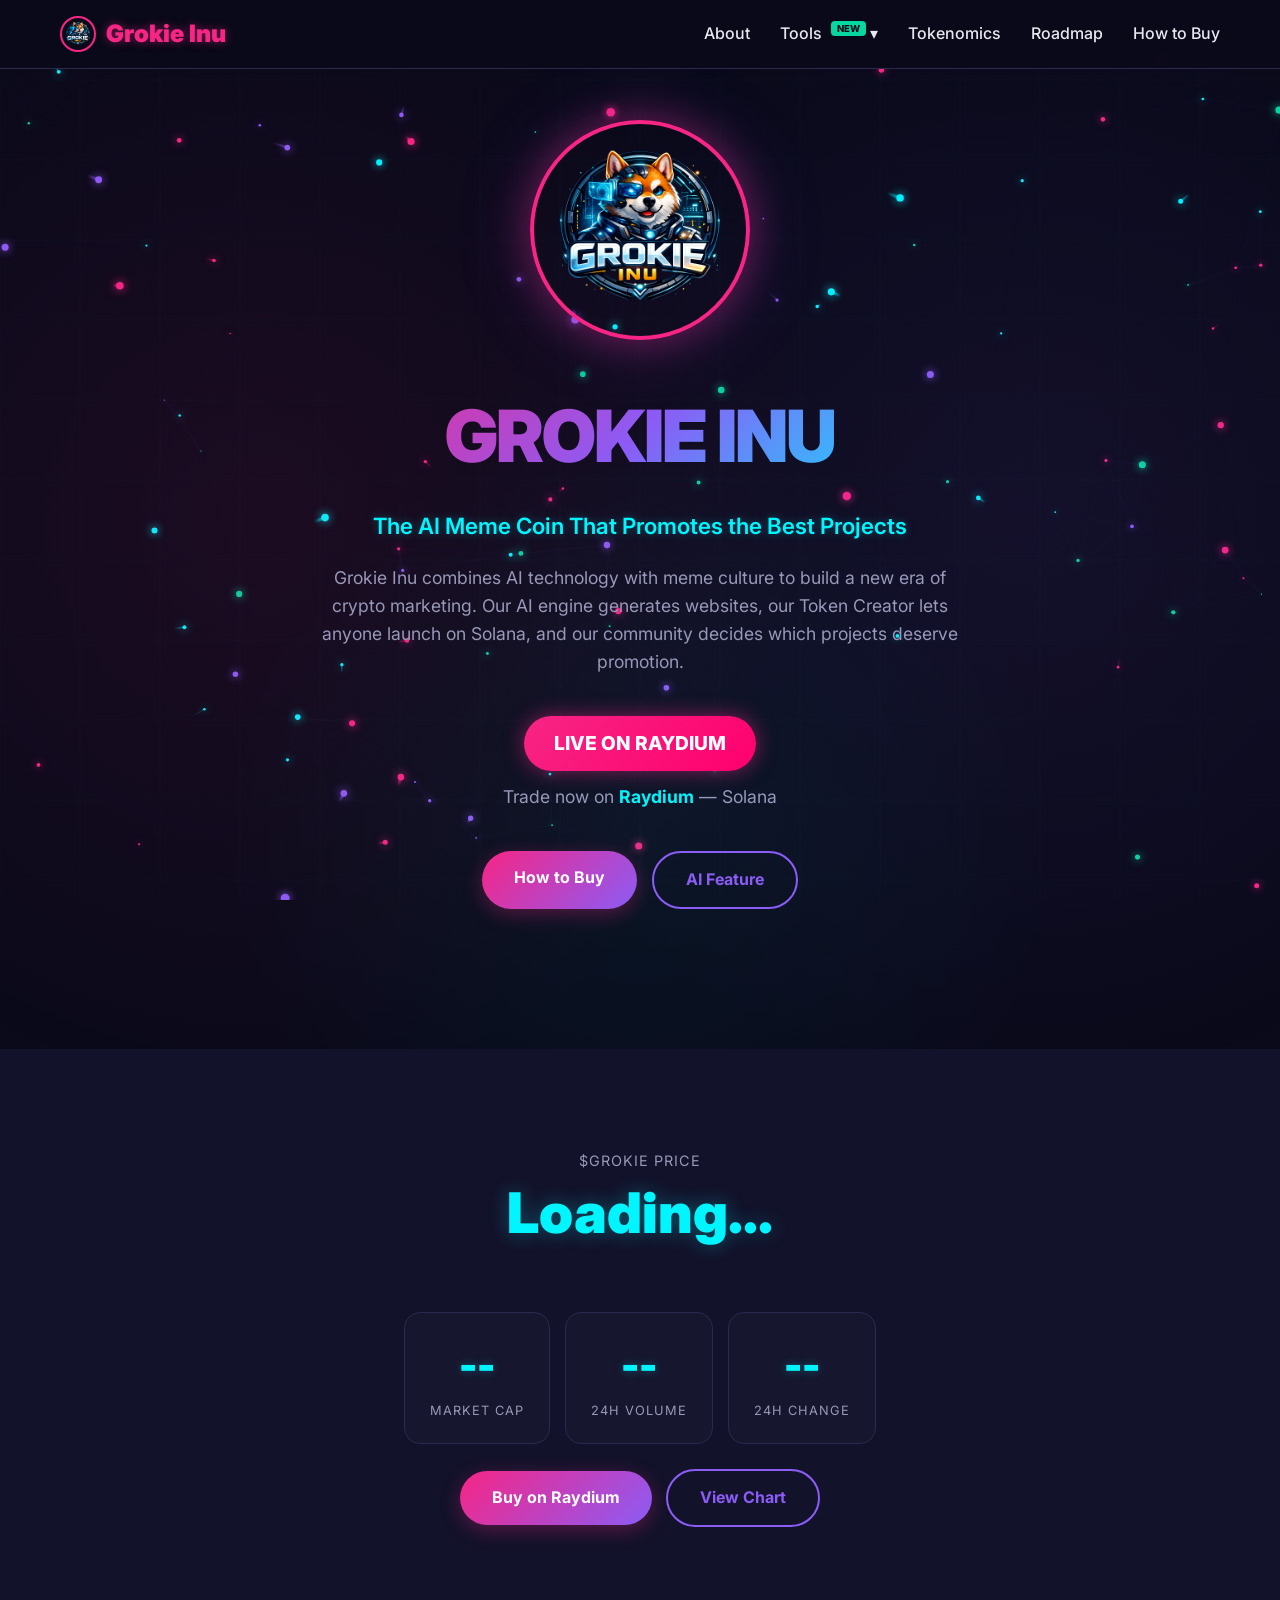
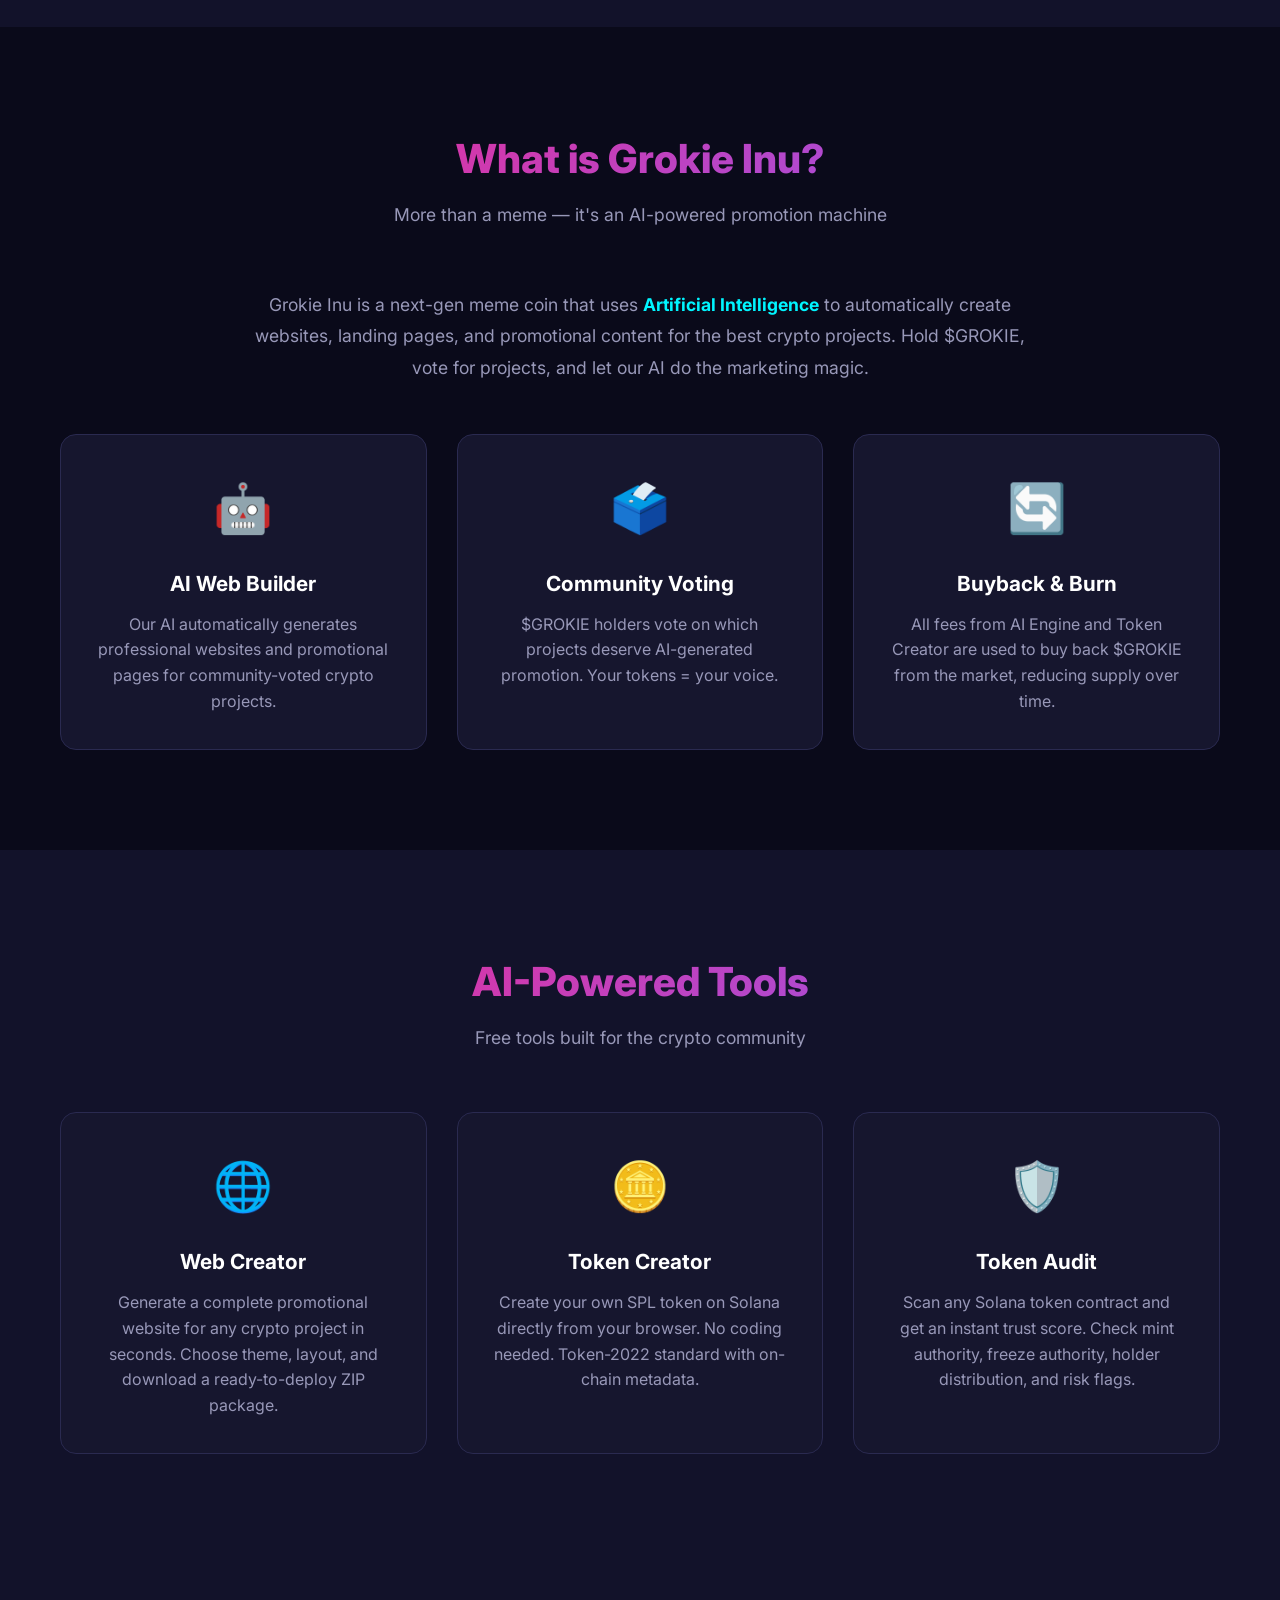
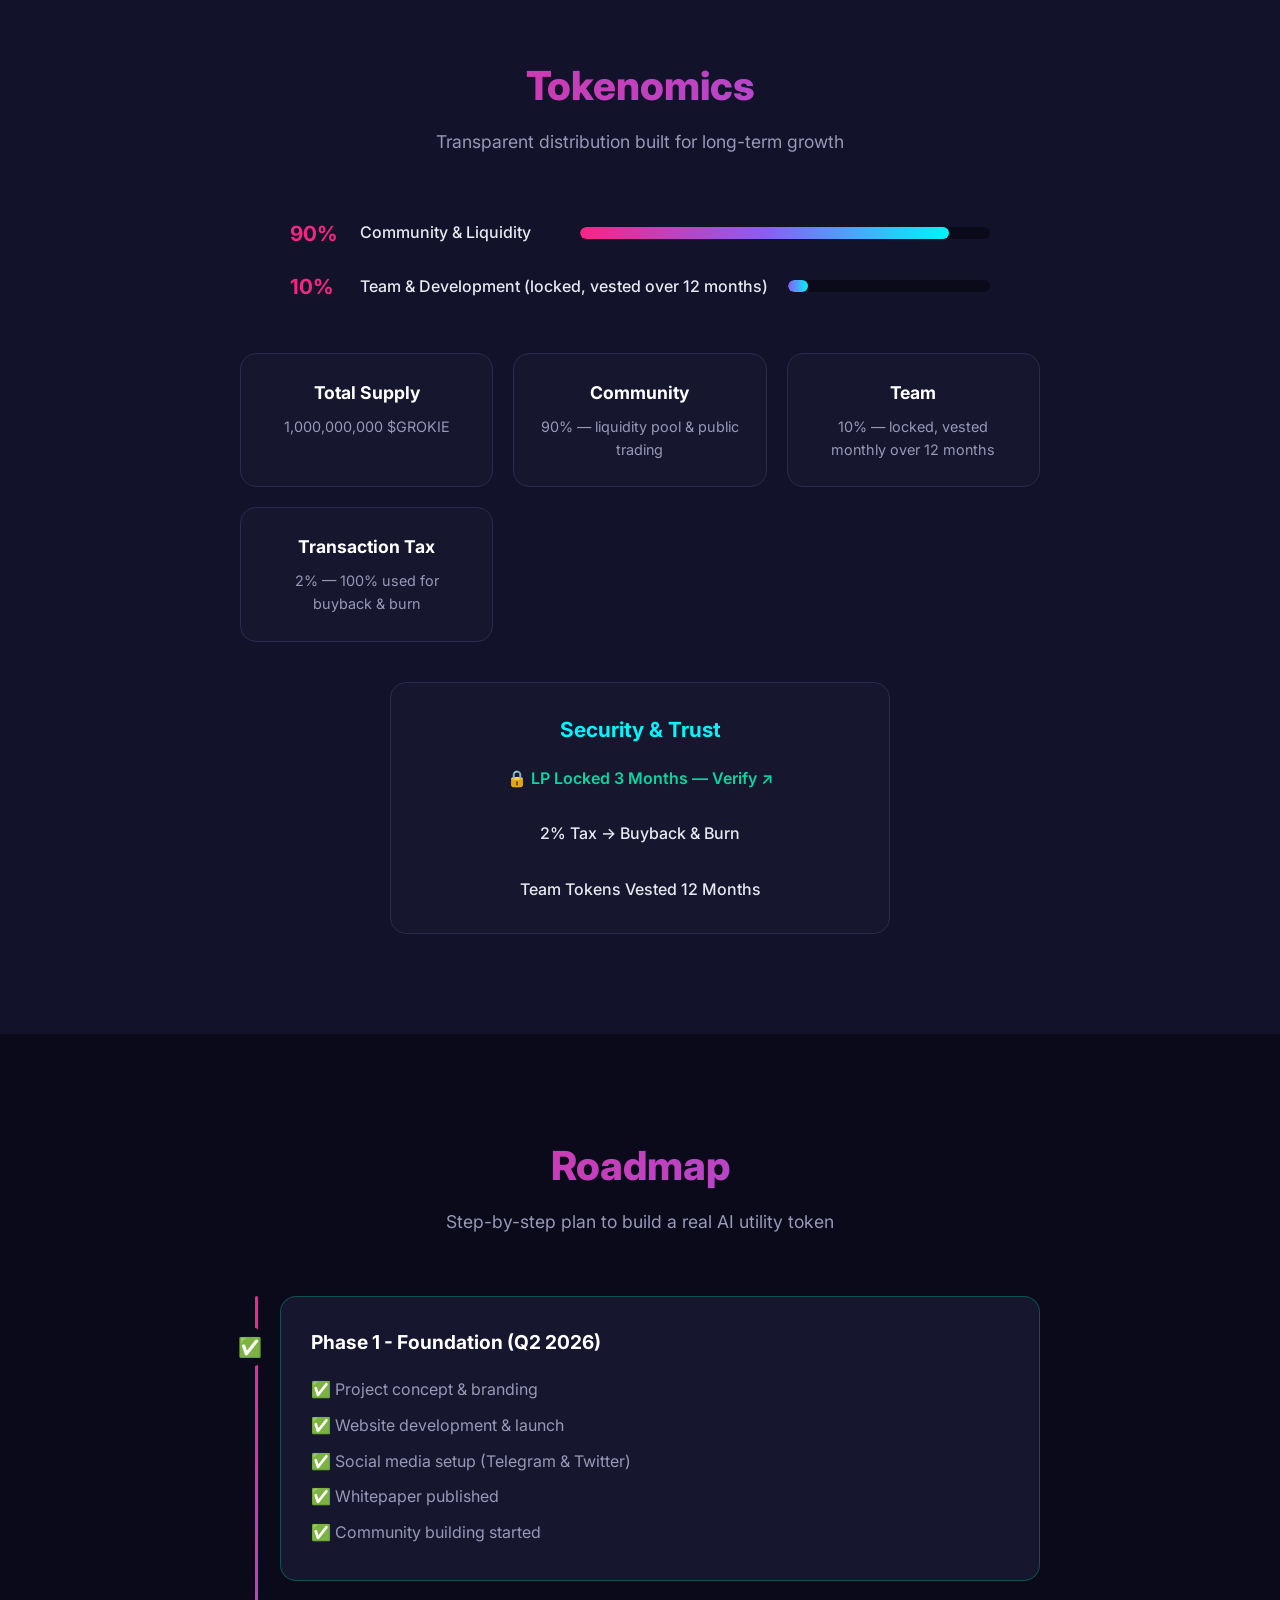
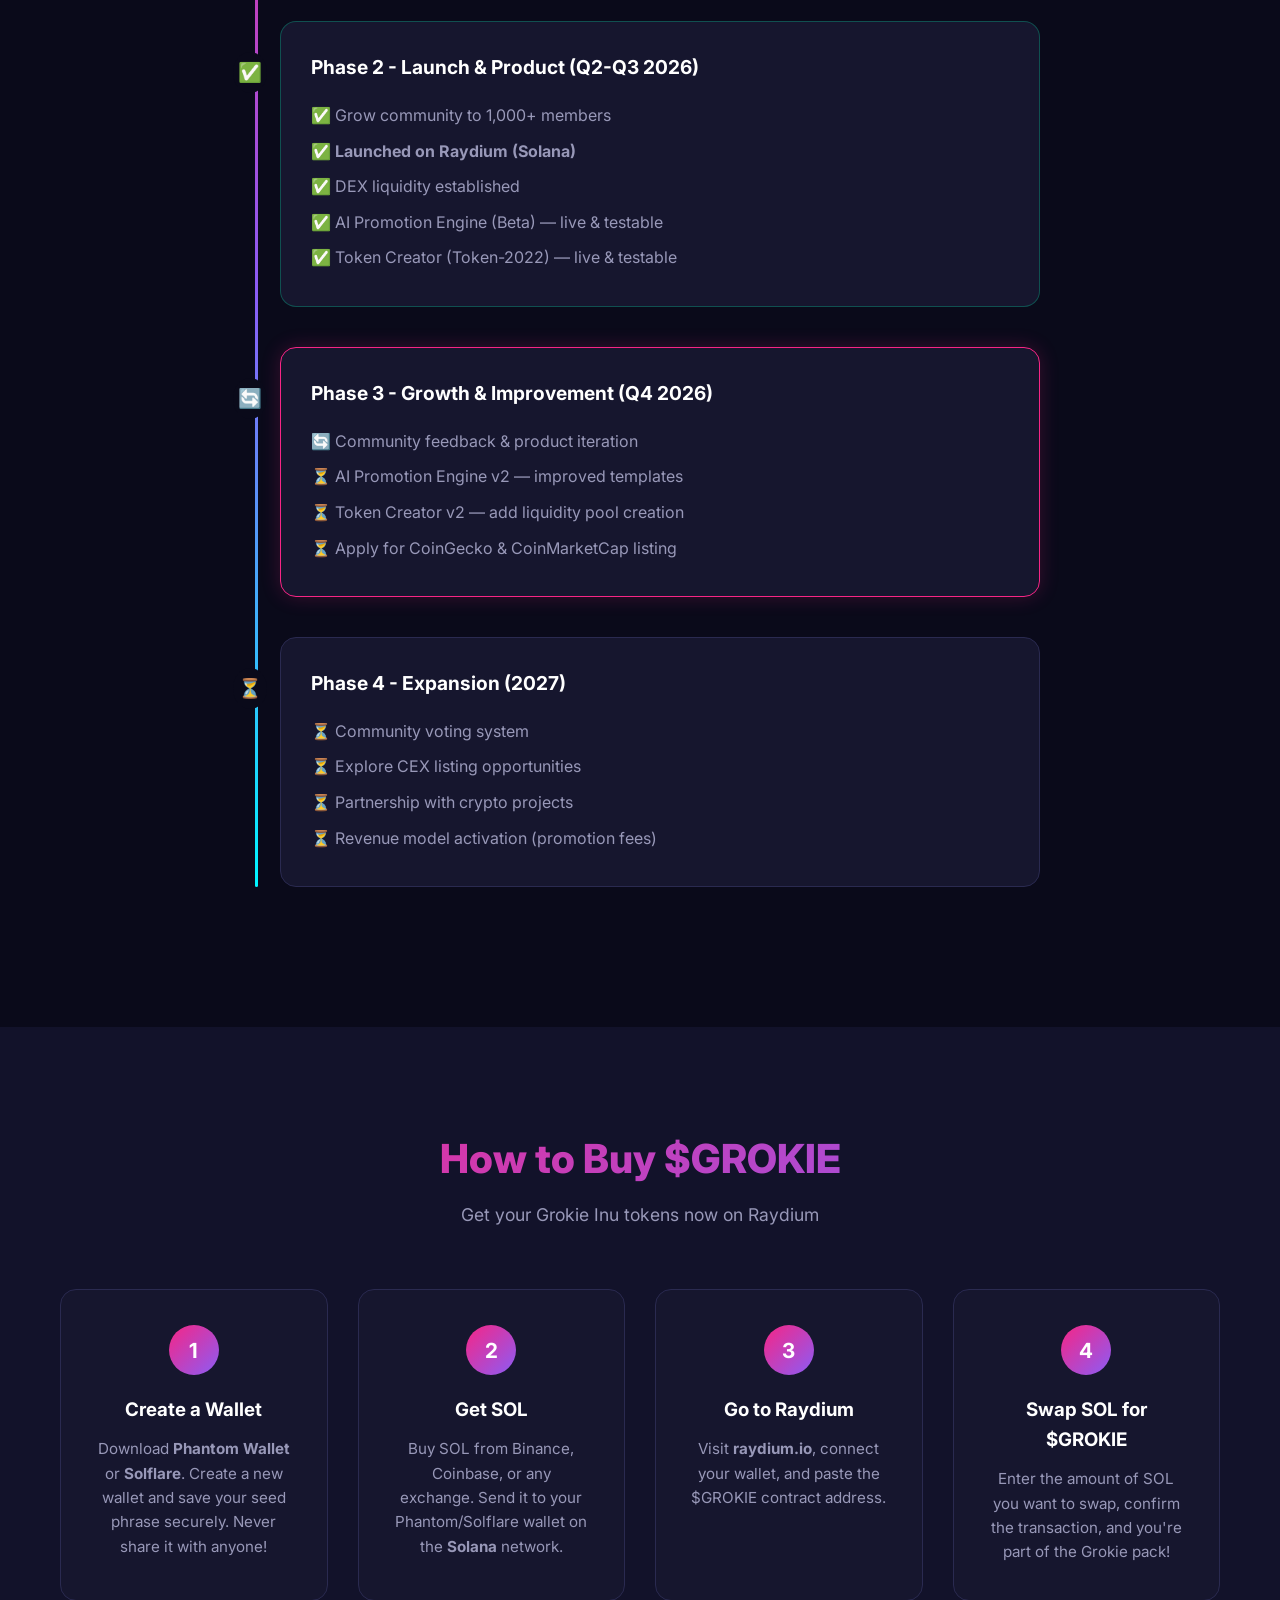
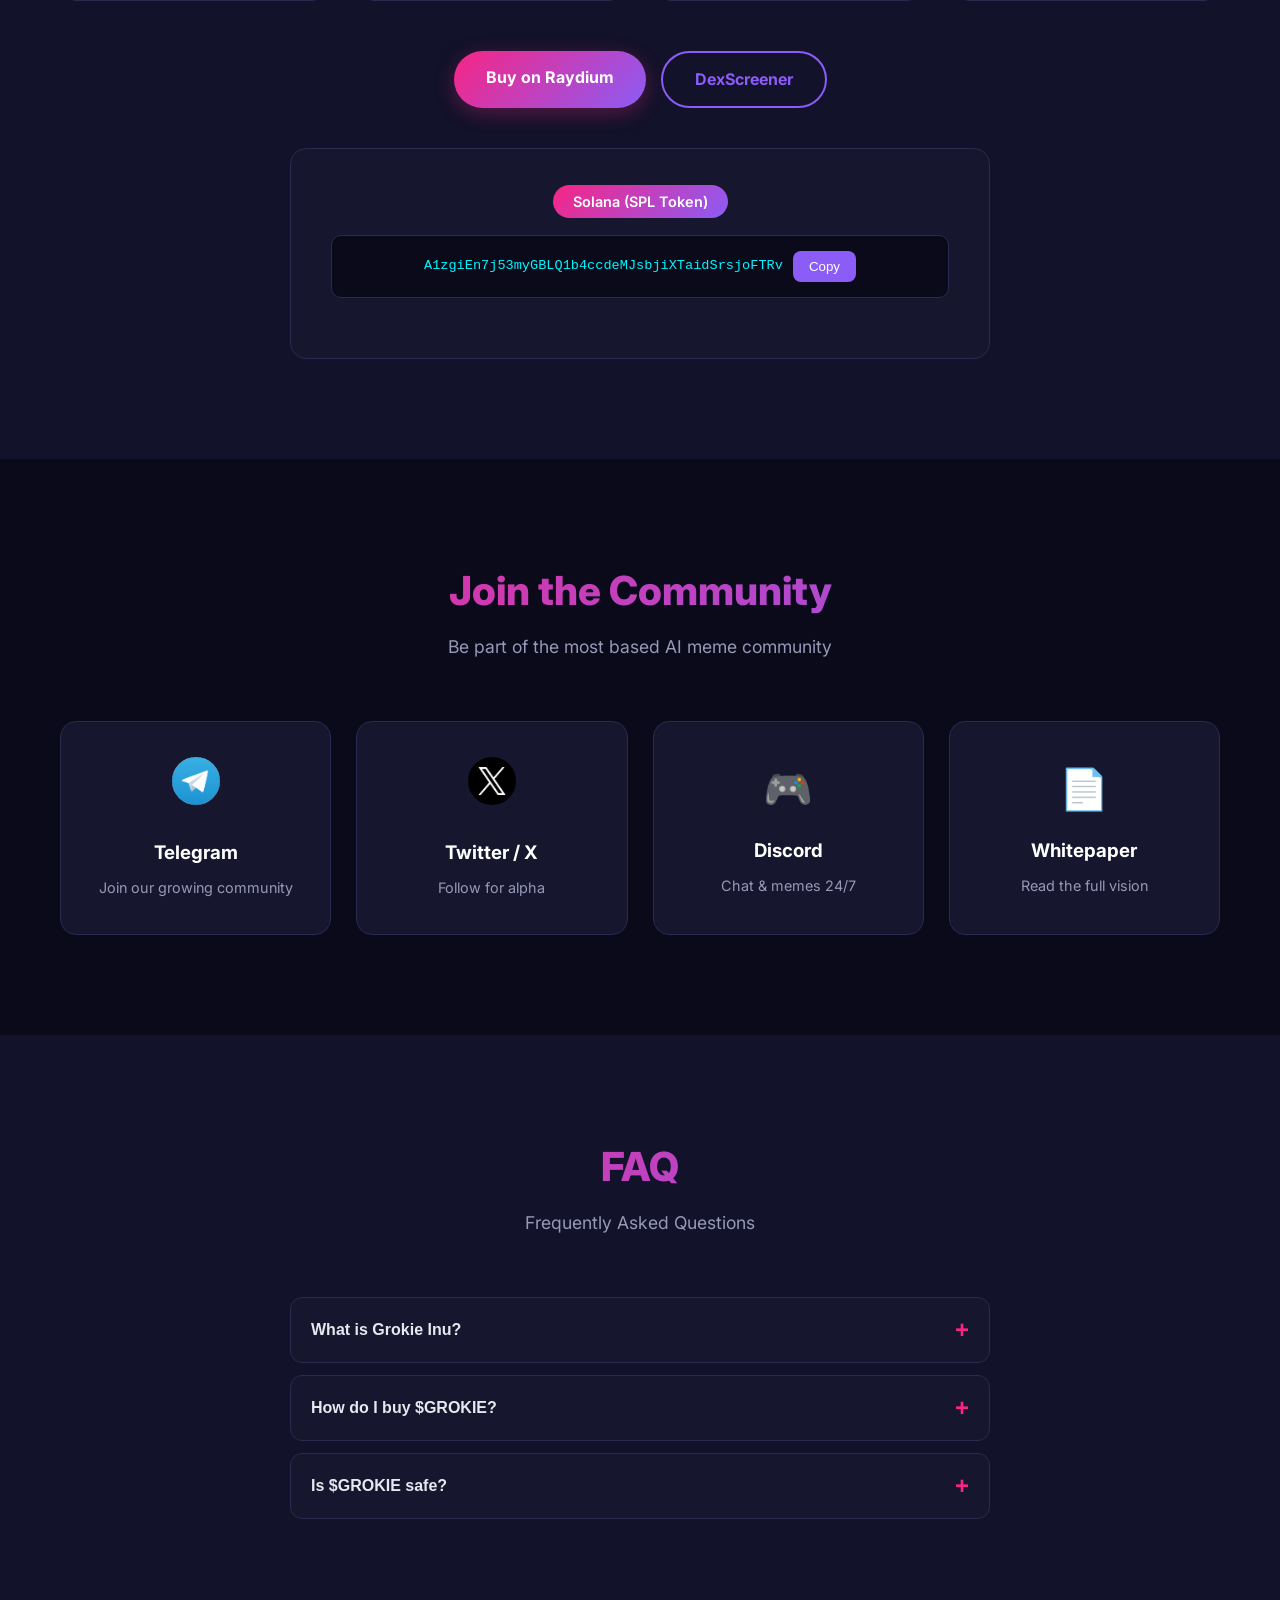
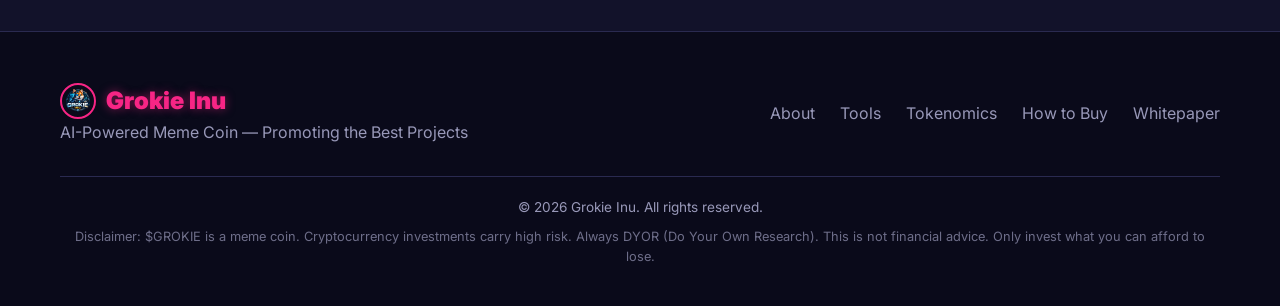
==== commit 25d3a7b0: "Add files via upload" ====
--- a/index.html
+++ b/index.html
@@ -81,39 +81,11 @@
                     <span class="countdown-value" id="tradeChange">--</span>
                     <span class="countdown-label">24h Change</span>
                 </div>
-                <div class="countdown-item">
-                    <span class="countdown-value" id="tradeHolders">--</span>
-                    <span class="countdown-label">Holders</span>
-                </div>
             </div>
             <div style="margin-top:25px">
                 <a href="https://raydium.io/swap/?inputMint=sol&outputMint=A1zgiEn7j53myGBLQ1b4ccdeMJsbjiXTaidSrsjoFTRv" target="_blank" class="btn btn-primary">Buy on Raydium</a>
                 <a href="https://dexscreener.com/solana/A1zgiEn7j53myGBLQ1b4ccdeMJsbjiXTaidSrsjoFTRv" target="_blank" class="btn btn-secondary" style="margin-left:10px">View Chart</a>
             </div>
-        </div>
-    </section>
-
-    <!-- Top Holders Section -->
-    <section id="top-holders" class="section">
-        <div class="container">
-            <h2 class="section-title">Top 10 Holders</h2>
-            <p class="section-subtitle">Largest $GROKIE holders by current balance</p>
-            <div class="holders-table-wrap">
-                <table class="holders-table" id="holdersTable">
-                    <thead>
-                        <tr>
-                            <th>#</th>
-                            <th>Wallet</th>
-                            <th>Balance</th>
-                            <th>% Supply</th>
-                        </tr>
-                    </thead>
-                    <tbody id="holdersBody">
-                        <tr><td colspan="4" style="text-align:center;color:var(--text-muted);padding:30px">Loading holders data...</td></tr>
-                    </tbody>
-                </table>
-            </div>
-            <p class="holders-note">Data fetched from Solana on-chain. Updated every 60 seconds.</p>
         </div>
     </section>
 
--- a/assets/css/style.css
+++ b/assets/css/style.css
@@ -110,7 +110,7 @@
     border: 1px solid var(--border);
     border-radius: 12px;
     padding: 10px 0;
-    min-width: 160px;
+    min-width: 180px;
     box-shadow: 0 10px 30px rgba(0,0,0,0.4);
     z-index: 1000;
     list-style: none;
@@ -128,6 +128,10 @@
 }
 
 .nav-dropdown:hover .nav-dropdown-menu {
+    display: block;
+}
+
+.nav-dropdown-menu.show {
     display: block;
 }
 
@@ -987,6 +991,45 @@
         display: flex;
     }
 
+    .nav-dropdown {
+        position: static;
+    }
+
+    .nav-dropdown::before {
+        display: none;
+    }
+
+    .nav-dropdown:hover .nav-dropdown-menu {
+        display: none;
+    }
+
+    .nav-dropdown-toggle {
+        pointer-events: none;
+    }
+
+    .nav-dropdown-menu {
+        position: static;
+        display: block !important;
+        background: none;
+        border: none;
+        box-shadow: none;
+        padding: 5px 0 0 20px;
+        min-width: auto;
+        margin-top: 0;
+        border-radius: 0;
+    }
+
+    .nav-dropdown-menu a {
+        padding: 8px 0;
+        font-size: 0.95rem;
+        color: var(--text);
+    }
+
+    .nav-dropdown-menu a:hover {
+        color: var(--accent);
+        background: none;
+    }
+
     .hero {
         padding: 100px 15px 60px;
         min-height: auto;
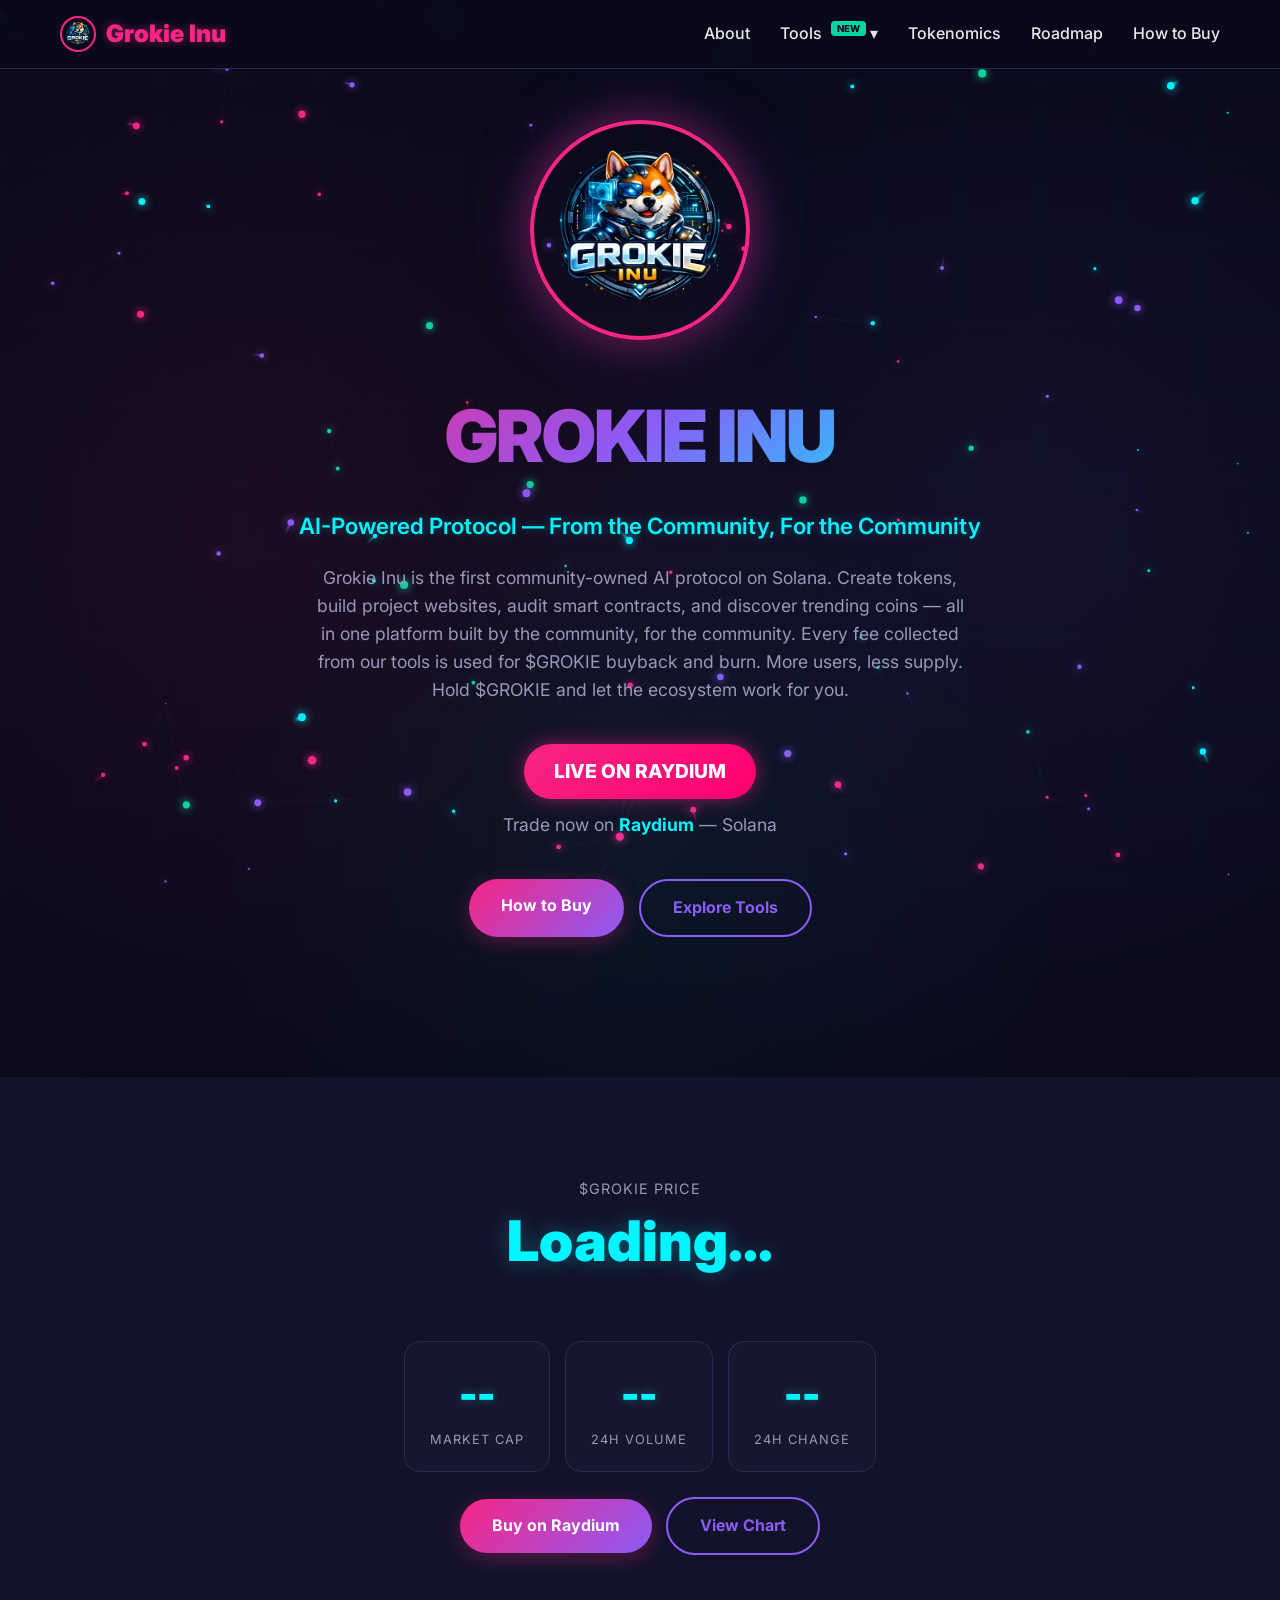
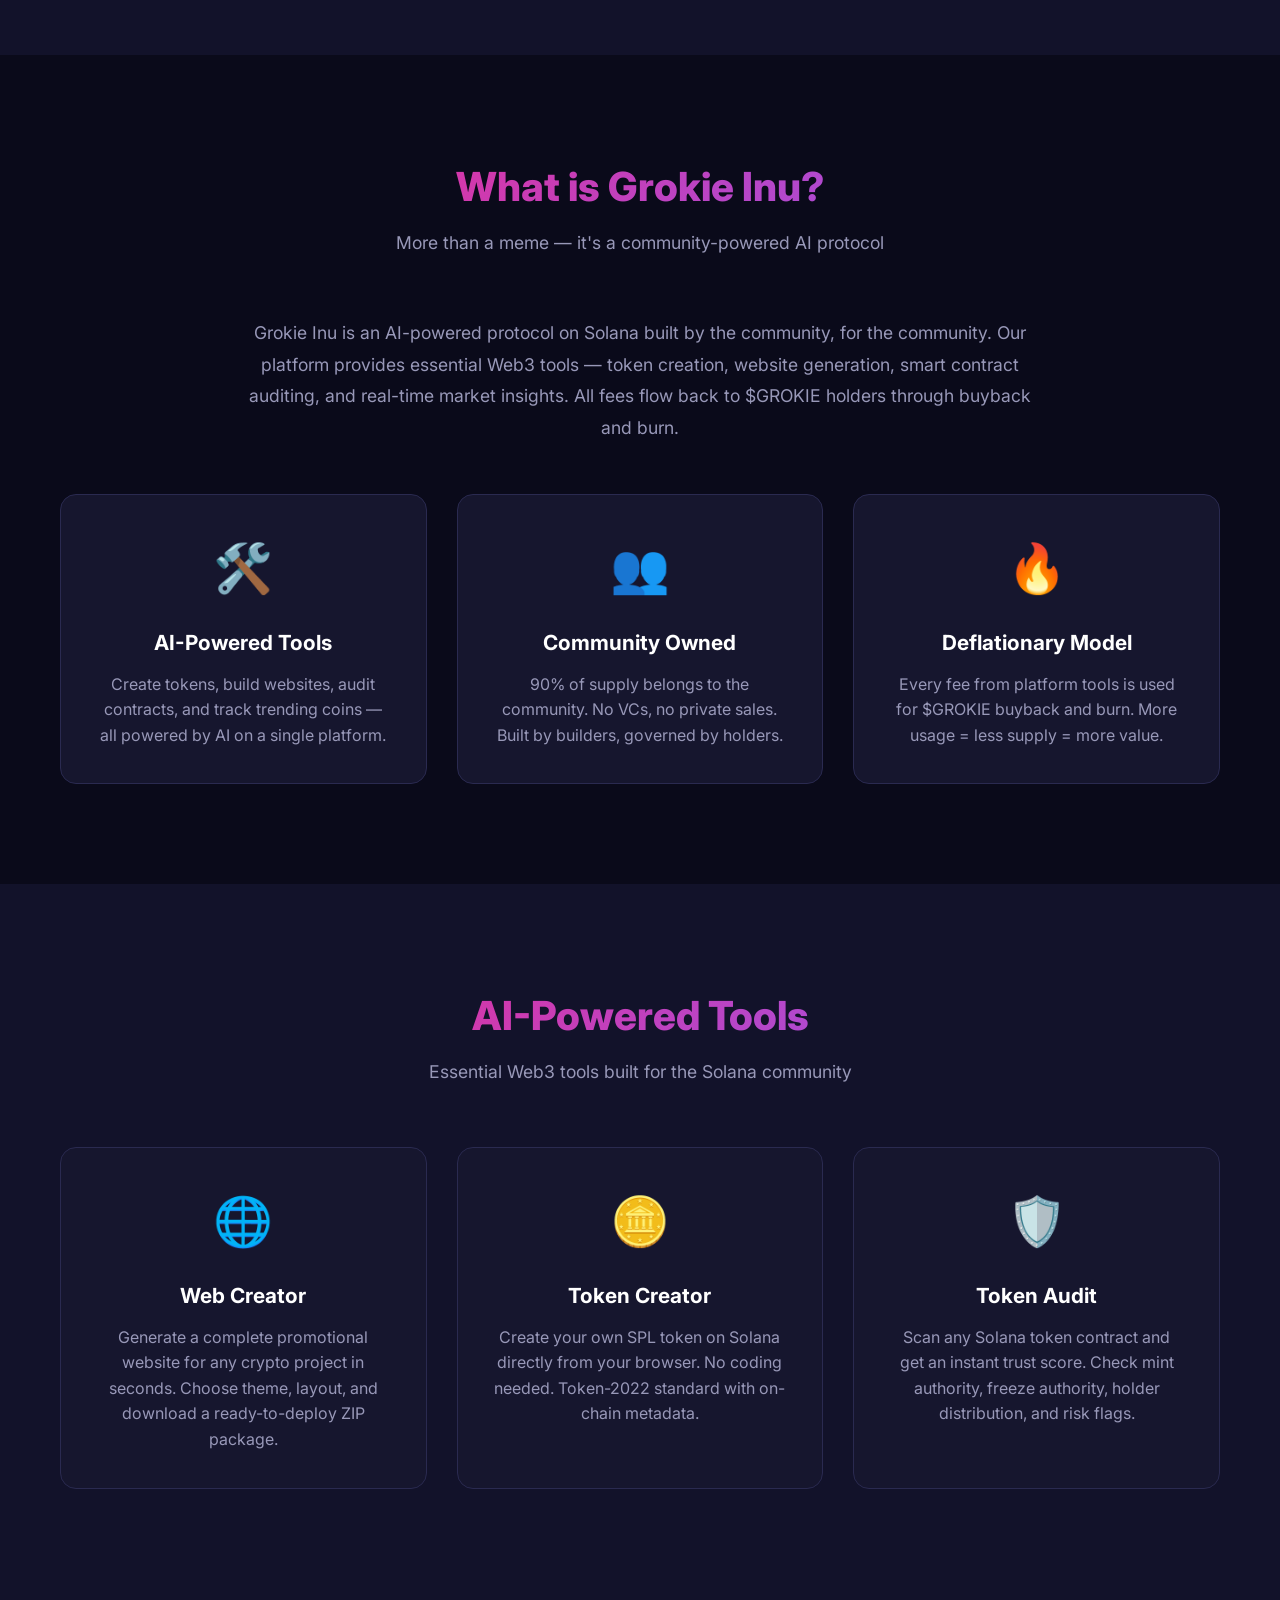
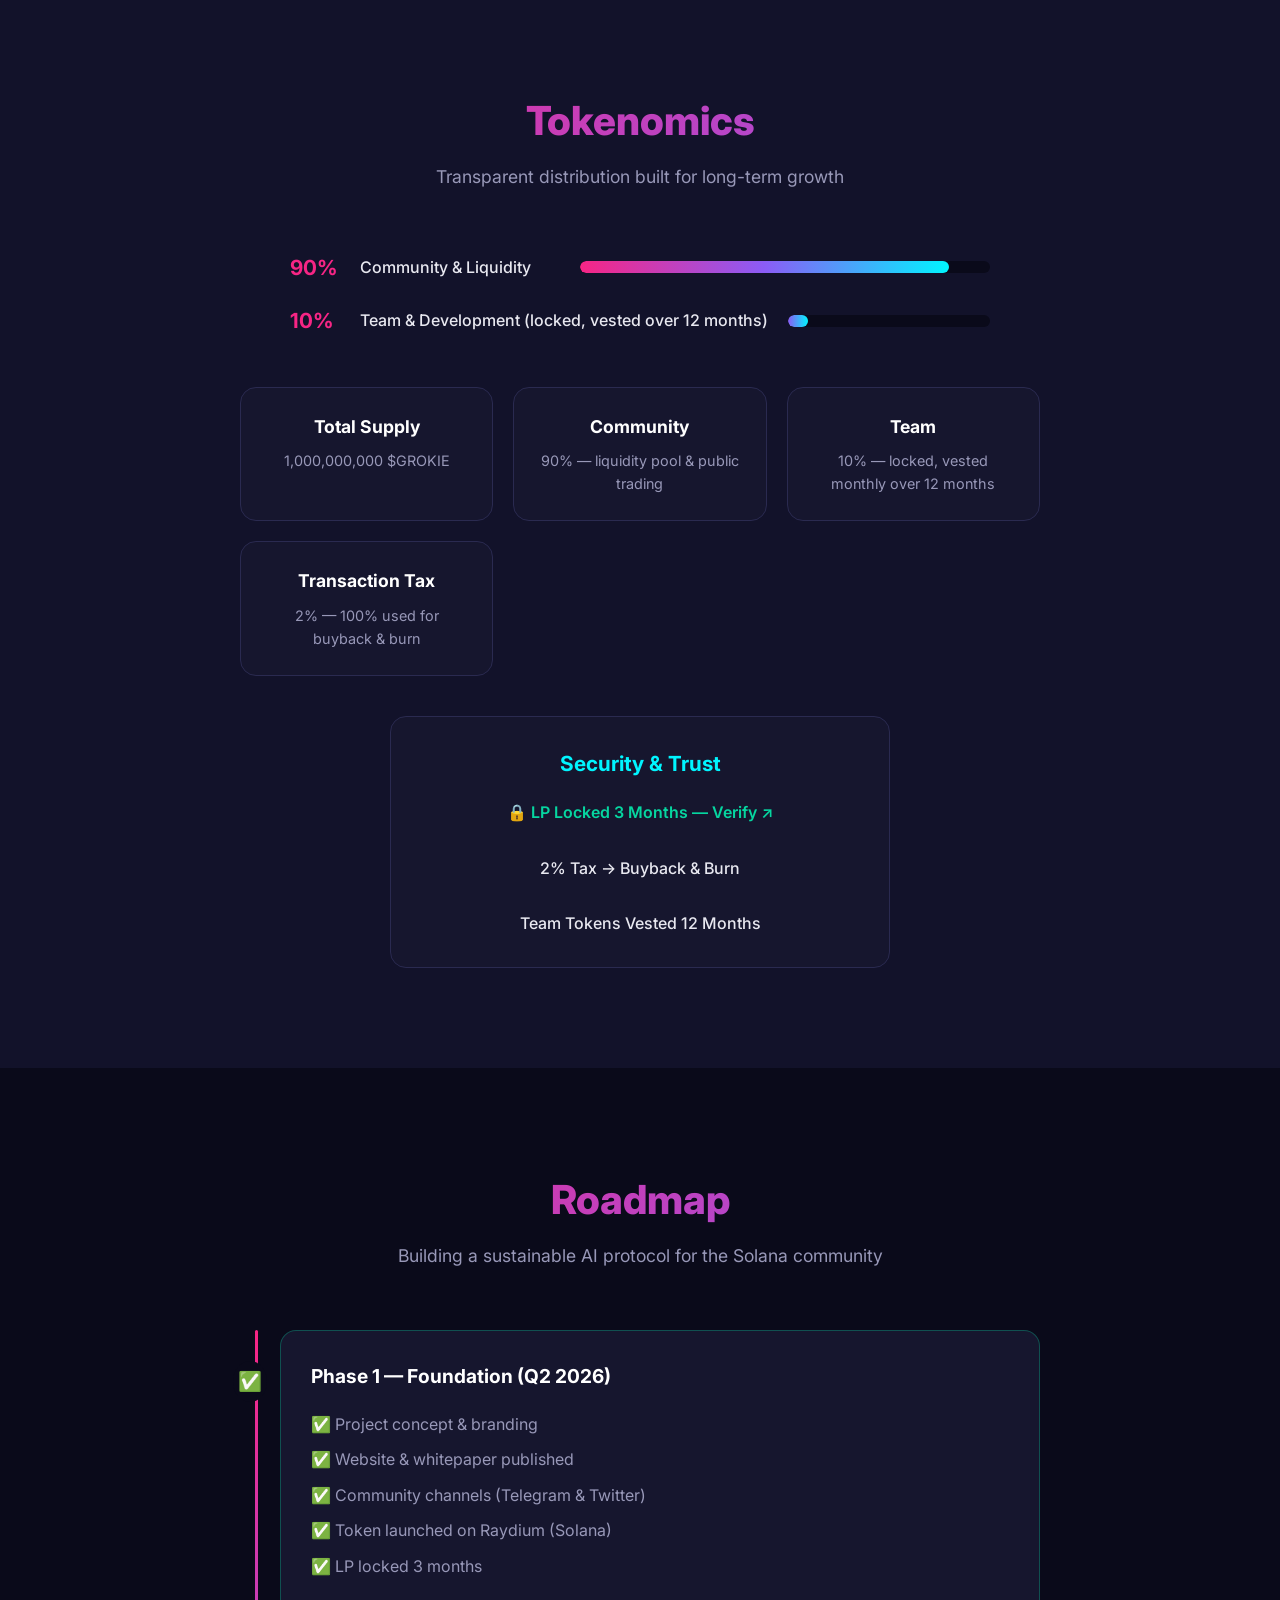
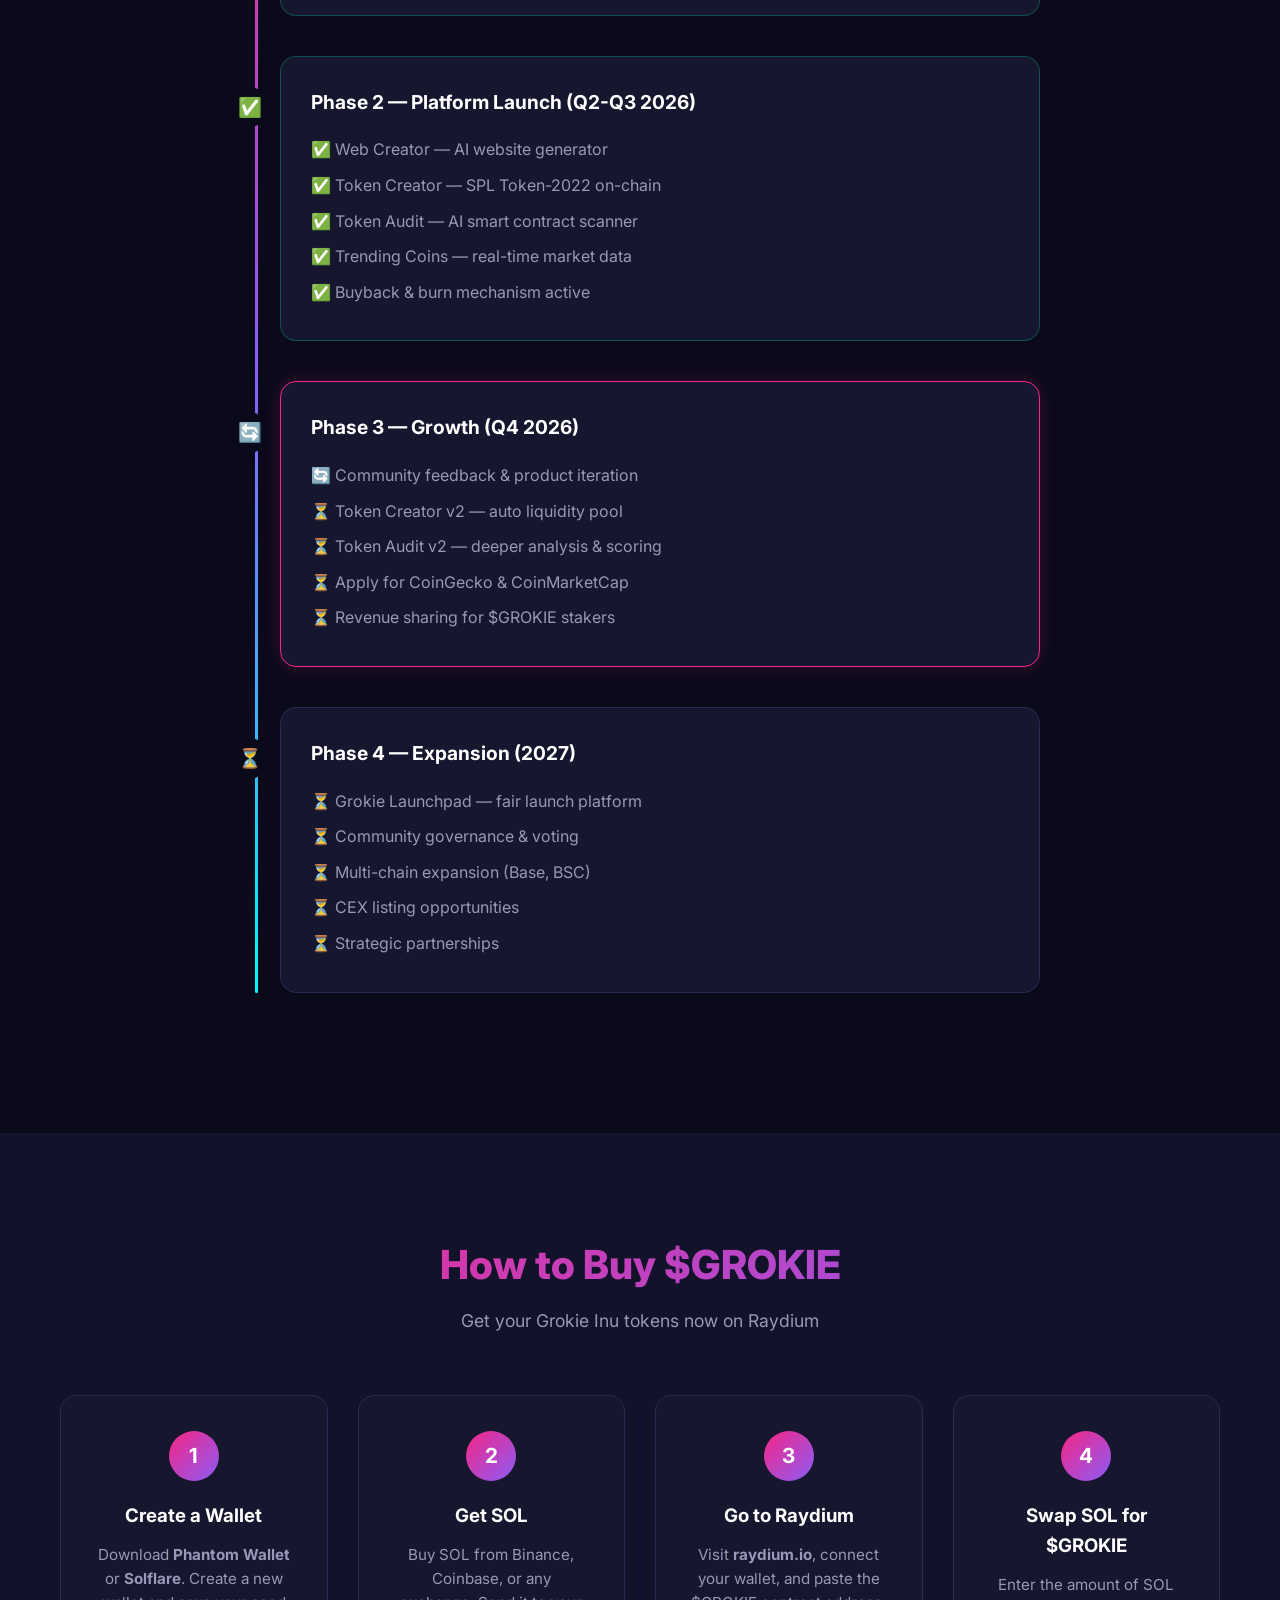
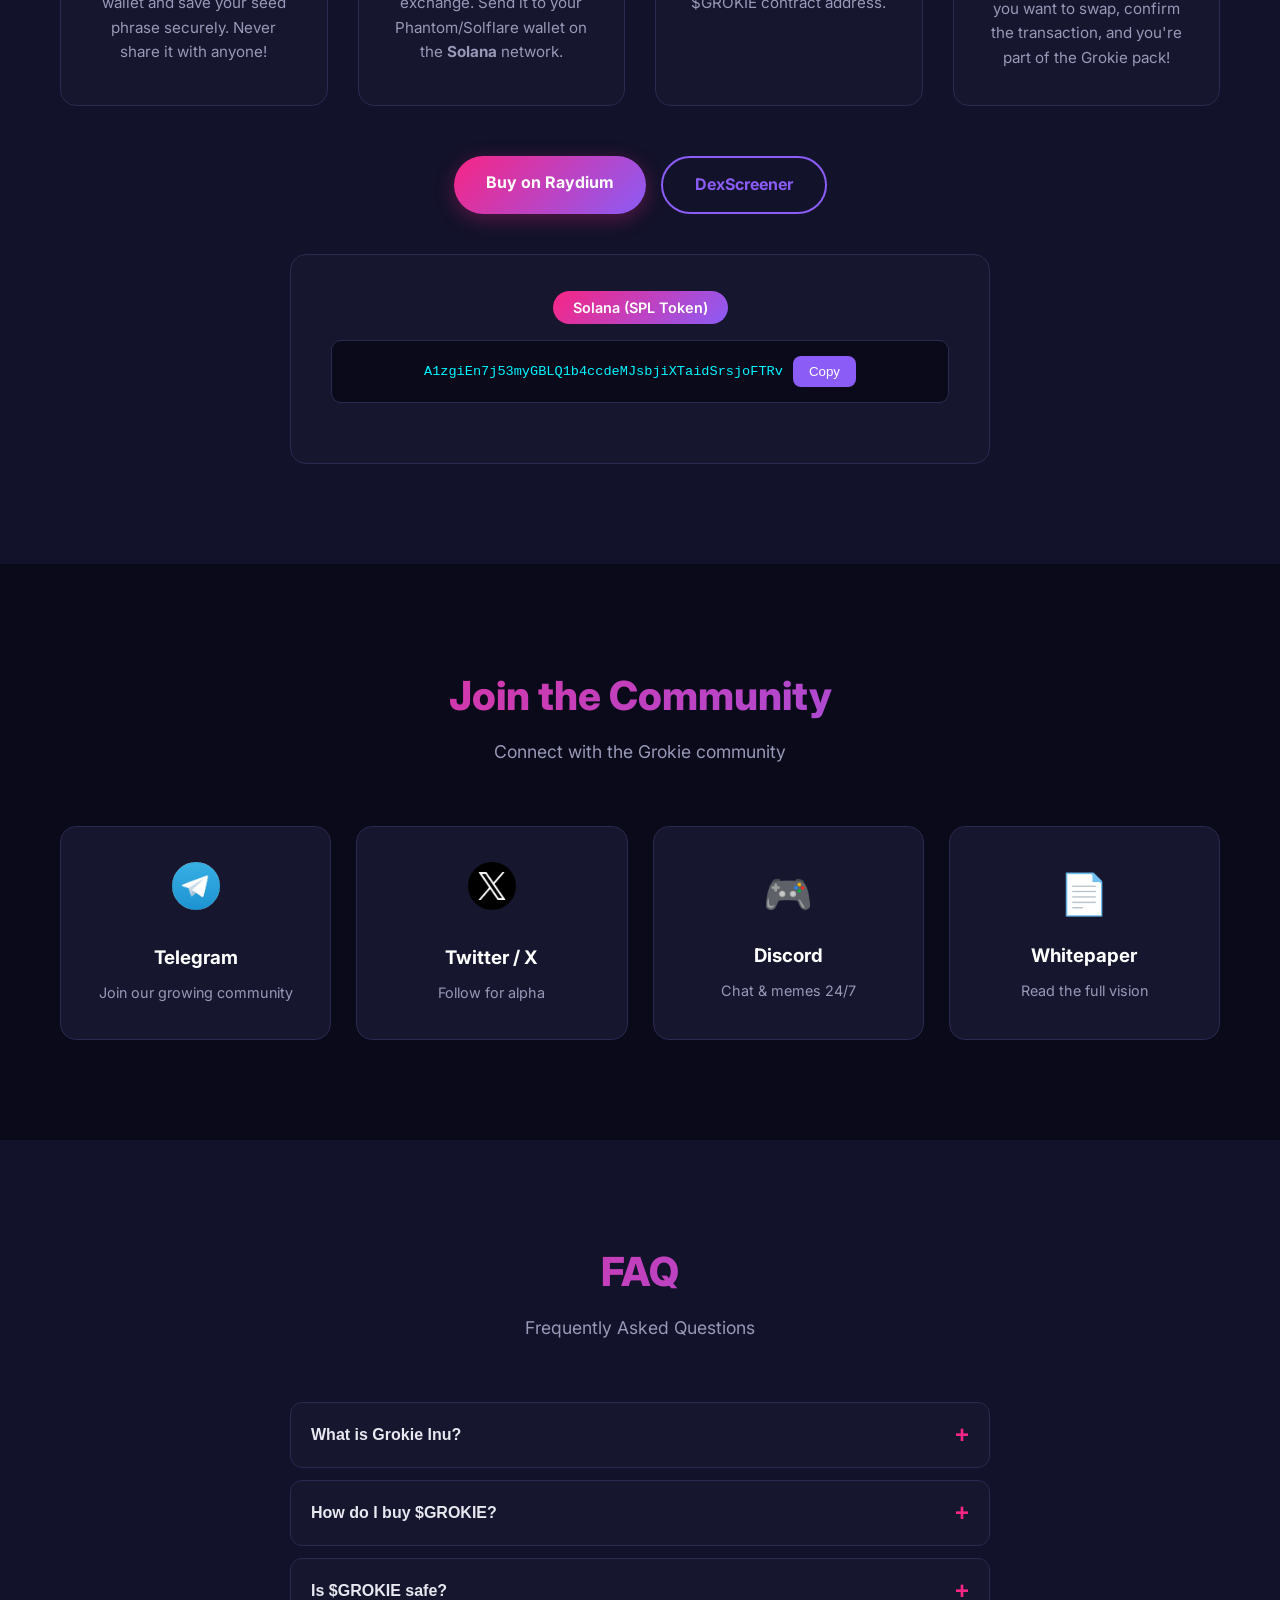
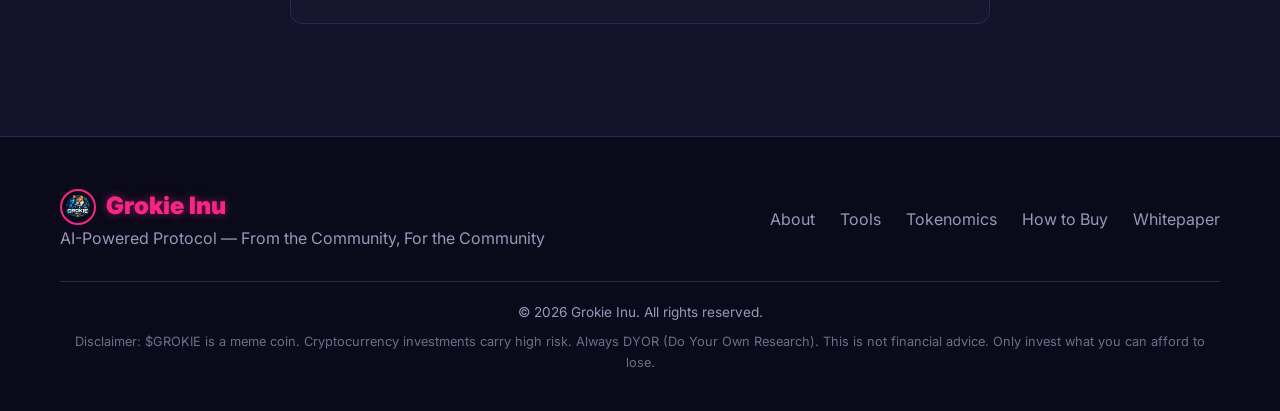
==== commit d631e8d7: "Add files via upload" ====
--- a/index.html
+++ b/index.html
@@ -3,8 +3,8 @@
 <head>
     <meta charset="UTF-8">
     <meta name="viewport" content="width=device-width, initial-scale=1.0, maximum-scale=5.0">
-    <meta name="description" content="Grokie Inu - AI-Powered Meme Coin on Solana. Our AI engine promotes the best crypto projects. Live on Raydium.">
-    <title>Grokie Inu - AI-Powered Meme Coin | Promote the Best Projects</title>
+    <meta name="description" content="Grokie Inu - Community-owned AI protocol on Solana. Token Creator, Web Creator, Smart Contract Audit, and Trending Coins — all in one platform.">
+    <title>Grokie Inu - AI-Powered Protocol on Solana | From the Community, For the Community</title>
     <link rel="icon" type="image/png" href="assets/images/grokie-inu.png">
     <link rel="stylesheet" href="assets/css/style.css">
     <link href="https://fonts.googleapis.com/css2?family=Inter:wght@300;400;500;600;700;800;900&display=swap" rel="stylesheet">
@@ -27,6 +27,7 @@
                         <li><a href="ai-engine.html">🌐 Web Creator</a></li>
                         <li><a href="token-creator.html">🪙 Token Creator</a></li>
                         <li><a href="token-audit.html">🛡️ Token Audit</a></li>
+                        <li><a href="trending.html">🔥 Trending Coins</a></li>
                     </ul>
                 </li>
                 <li><a href="#tokenomics">Tokenomics</a></li>
@@ -45,15 +46,15 @@
                     <img src="assets/images/grokie-inu.png" alt="Grokie Inu AI Dog Mascot" class="mascot-img">
                 </div>
                 <h1>Grokie Inu</h1>
-                <p class="hero-tagline">The AI Meme Coin That Promotes the Best Projects</p>
-                <p class="hero-description">Grokie Inu combines AI technology with meme culture to build a new era of crypto marketing. Our AI engine generates websites, our Token Creator lets anyone launch on Solana, and our community decides which projects deserve promotion.</p>
+                <p class="hero-tagline">AI-Powered Protocol — From the Community, For the Community</p>
+                <p class="hero-description">Grokie Inu is the first community-owned AI protocol on Solana. Create tokens, build project websites, audit smart contracts, and discover trending coins — all in one platform built by the community, for the community. Every fee collected from our tools is used for $GROKIE buyback and burn. More users, less supply. Hold $GROKIE and let the ecosystem work for you.</p>
                 <div class="launch-banner">
                     <span class="launch-badge">LIVE ON RAYDIUM</span>
                     <p class="launch-platform">Trade now on <strong>Raydium</strong> — Solana</p>
                 </div>
                 <div class="hero-buttons">
                     <a href="#how-to-buy" class="btn btn-primary">How to Buy</a>
-                    <a href="#ai-feature" class="btn btn-secondary">AI Feature</a>
+                    <a href="#ai-feature" class="btn btn-secondary">Explore Tools</a>
                 </div>
             </div>
         </div>
@@ -93,25 +94,25 @@
     <section id="about" class="section">
         <div class="container">
             <h2 class="section-title">What is Grokie Inu?</h2>
-            <p class="section-subtitle">More than a meme — it's an AI-powered promotion machine</p>
+            <p class="section-subtitle">More than a meme — it's a community-powered AI protocol</p>
             <div class="about-intro">
-                <p>Grokie Inu is a next-gen meme coin that uses <strong>Artificial Intelligence</strong> to automatically create websites, landing pages, and promotional content for the best crypto projects. Hold $GROKIE, vote for projects, and let our AI do the marketing magic.</p>
+                <p>Grokie Inu is an AI-powered protocol on Solana built by the community, for the community. Our platform provides essential Web3 tools — token creation, website generation, smart contract auditing, and real-time market insights. All fees flow back to $GROKIE holders through buyback and burn.</p>
             </div>
             <div class="about-grid">
                 <div class="about-card">
-                    <div class="card-icon">🤖</div>
-                    <h3>AI Web Builder</h3>
-                    <p>Our AI automatically generates professional websites and promotional pages for community-voted crypto projects.</p>
+                    <div class="card-icon">🛠️</div>
+                    <h3>AI-Powered Tools</h3>
+                    <p>Create tokens, build websites, audit contracts, and track trending coins — all powered by AI on a single platform.</p>
                 </div>
                 <div class="about-card">
-                    <div class="card-icon">🗳️</div>
-                    <h3>Community Voting</h3>
-                    <p>$GROKIE holders vote on which projects deserve AI-generated promotion. Your tokens = your voice.</p>
+                    <div class="card-icon">👥</div>
+                    <h3>Community Owned</h3>
+                    <p>90% of supply belongs to the community. No VCs, no private sales. Built by builders, governed by holders.</p>
                 </div>
                 <div class="about-card">
-                    <div class="card-icon">🔄</div>
-                    <h3>Buyback & Burn</h3>
-                    <p>All fees from AI Engine and Token Creator are used to buy back $GROKIE from the market, reducing supply over time.</p>
+                    <div class="card-icon">🔥</div>
+                    <h3>Deflationary Model</h3>
+                    <p>Every fee from platform tools is used for $GROKIE buyback and burn. More usage = less supply = more value.</p>
                 </div>
             </div>
         </div>
@@ -121,7 +122,7 @@
     <section id="ai-feature" class="section section-dark">
         <div class="container">
             <h2 class="section-title">AI-Powered Tools</h2>
-            <p class="section-subtitle">Free tools built for the crypto community</p>
+            <p class="section-subtitle">Essential Web3 tools built for the Solana community</p>
             <div class="about-grid">
                 <a href="ai-engine.html" class="about-card" style="text-decoration:none;cursor:pointer">
                     <div class="card-icon">🌐</div>
@@ -198,55 +199,57 @@
     <section id="roadmap" class="section">
         <div class="container">
             <h2 class="section-title">Roadmap</h2>
-            <p class="section-subtitle">Step-by-step plan to build a real AI utility token</p>
+            <p class="section-subtitle">Building a sustainable AI protocol for the Solana community</p>
             <div class="roadmap">
                 <div class="roadmap-item completed">
                     <div class="roadmap-marker">✅</div>
                     <div class="roadmap-content">
-                        <h3>Phase 1 - Foundation (Q2 2026)</h3>
+                        <h3>Phase 1 — Foundation (Q2 2026)</h3>
                         <ul>
                             <li>✅ Project concept & branding</li>
-                            <li>✅ Website development & launch</li>
-                            <li>✅ Social media setup (Telegram & Twitter)</li>
-                            <li>✅ Whitepaper published</li>
-                            <li>✅ Community building started</li>
+                            <li>✅ Website & whitepaper published</li>
+                            <li>✅ Community channels (Telegram & Twitter)</li>
+                            <li>✅ Token launched on Raydium (Solana)</li>
+                            <li>✅ LP locked 3 months</li>
                         </ul>
                     </div>
                 </div>
                 <div class="roadmap-item completed">
                     <div class="roadmap-marker">✅</div>
                     <div class="roadmap-content">
-                        <h3>Phase 2 - Launch & Product (Q2-Q3 2026)</h3>
+                        <h3>Phase 2 — Platform Launch (Q2-Q3 2026)</h3>
                         <ul>
-                            <li>✅ Grow community to 1,000+ members</li>
-                            <li>✅ <strong>Launched on Raydium (Solana)</strong></li>
-                            <li>✅ DEX liquidity established</li>
-                            <li>✅ AI Promotion Engine (Beta) — live & testable</li>
-                            <li>✅ Token Creator (Token-2022) — live & testable</li>
+                            <li>✅ Web Creator — AI website generator</li>
+                            <li>✅ Token Creator — SPL Token-2022 on-chain</li>
+                            <li>✅ Token Audit — AI smart contract scanner</li>
+                            <li>✅ Trending Coins — real-time market data</li>
+                            <li>✅ Buyback & burn mechanism active</li>
                         </ul>
                     </div>
                 </div>
                 <div class="roadmap-item active">
                     <div class="roadmap-marker">🔄</div>
                     <div class="roadmap-content">
-                        <h3>Phase 3 - Growth & Improvement (Q4 2026)</h3>
+                        <h3>Phase 3 — Growth (Q4 2026)</h3>
                         <ul>
                             <li>🔄 Community feedback & product iteration</li>
-                            <li>⏳ AI Promotion Engine v2 — improved templates</li>
-                            <li>⏳ Token Creator v2 — add liquidity pool creation</li>
-                            <li>⏳ Apply for CoinGecko & CoinMarketCap listing</li>
+                            <li>⏳ Token Creator v2 — auto liquidity pool</li>
+                            <li>⏳ Token Audit v2 — deeper analysis & scoring</li>
+                            <li>⏳ Apply for CoinGecko & CoinMarketCap</li>
+                            <li>⏳ Revenue sharing for $GROKIE stakers</li>
                         </ul>
                     </div>
                 </div>
                 <div class="roadmap-item upcoming">
                     <div class="roadmap-marker">⏳</div>
                     <div class="roadmap-content">
-                        <h3>Phase 4 - Expansion (2027)</h3>
+                        <h3>Phase 4 — Expansion (2027)</h3>
                         <ul>
-                            <li>⏳ Community voting system</li>
-                            <li>⏳ Explore CEX listing opportunities</li>
-                            <li>⏳ Partnership with crypto projects</li>
-                            <li>⏳ Revenue model activation (promotion fees)</li>
+                            <li>⏳ Grokie Launchpad — fair launch platform</li>
+                            <li>⏳ Community governance & voting</li>
+                            <li>⏳ Multi-chain expansion (Base, BSC)</li>
+                            <li>⏳ CEX listing opportunities</li>
+                            <li>⏳ Strategic partnerships</li>
                         </ul>
                     </div>
                 </div>
@@ -301,7 +304,7 @@
     <section id="community" class="section">
         <div class="container">
             <h2 class="section-title">Join the Community</h2>
-            <p class="section-subtitle">Be part of the most based AI meme community</p>
+            <p class="section-subtitle">Connect with the Grokie community</p>
             <div class="community-grid">
                 <a href="https://t.me/grokieinucom" target="_blank" class="community-card">
                     <div class="community-icon"><img src="assets/images/telegram.jpg" alt="Telegram" class="social-logo"></div>
@@ -339,7 +342,7 @@
                         <span class="faq-icon">+</span>
                     </button>
                     <div class="faq-answer">
-                        <p>Grokie Inu ($GROKIE) is an AI-powered meme coin on Solana. Our AI engine automatically generates promotional websites and marketing content for community-voted crypto projects.</p>
+                        <p>Grokie Inu ($GROKIE) is a community-owned AI protocol on Solana. Our platform provides Web3 tools — token creation, website generation, smart contract auditing, and real-time trending data. All fees are used for $GROKIE buyback and burn.</p>
                     </div>
                 </div>
                 <div class="faq-item">
@@ -370,7 +373,7 @@
             <div class="footer-content">
                 <div class="footer-brand">
                     <a href="#" class="logo"><img src="assets/images/grokie-inu.png" alt="Grokie Inu" class="logo-img"> Grokie Inu</a>
-                    <p>AI-Powered Meme Coin — Promoting the Best Projects</p>
+                    <p>AI-Powered Protocol — From the Community, For the Community</p>
                 </div>
                 <div class="footer-links">
                     <a href="#about">About</a>
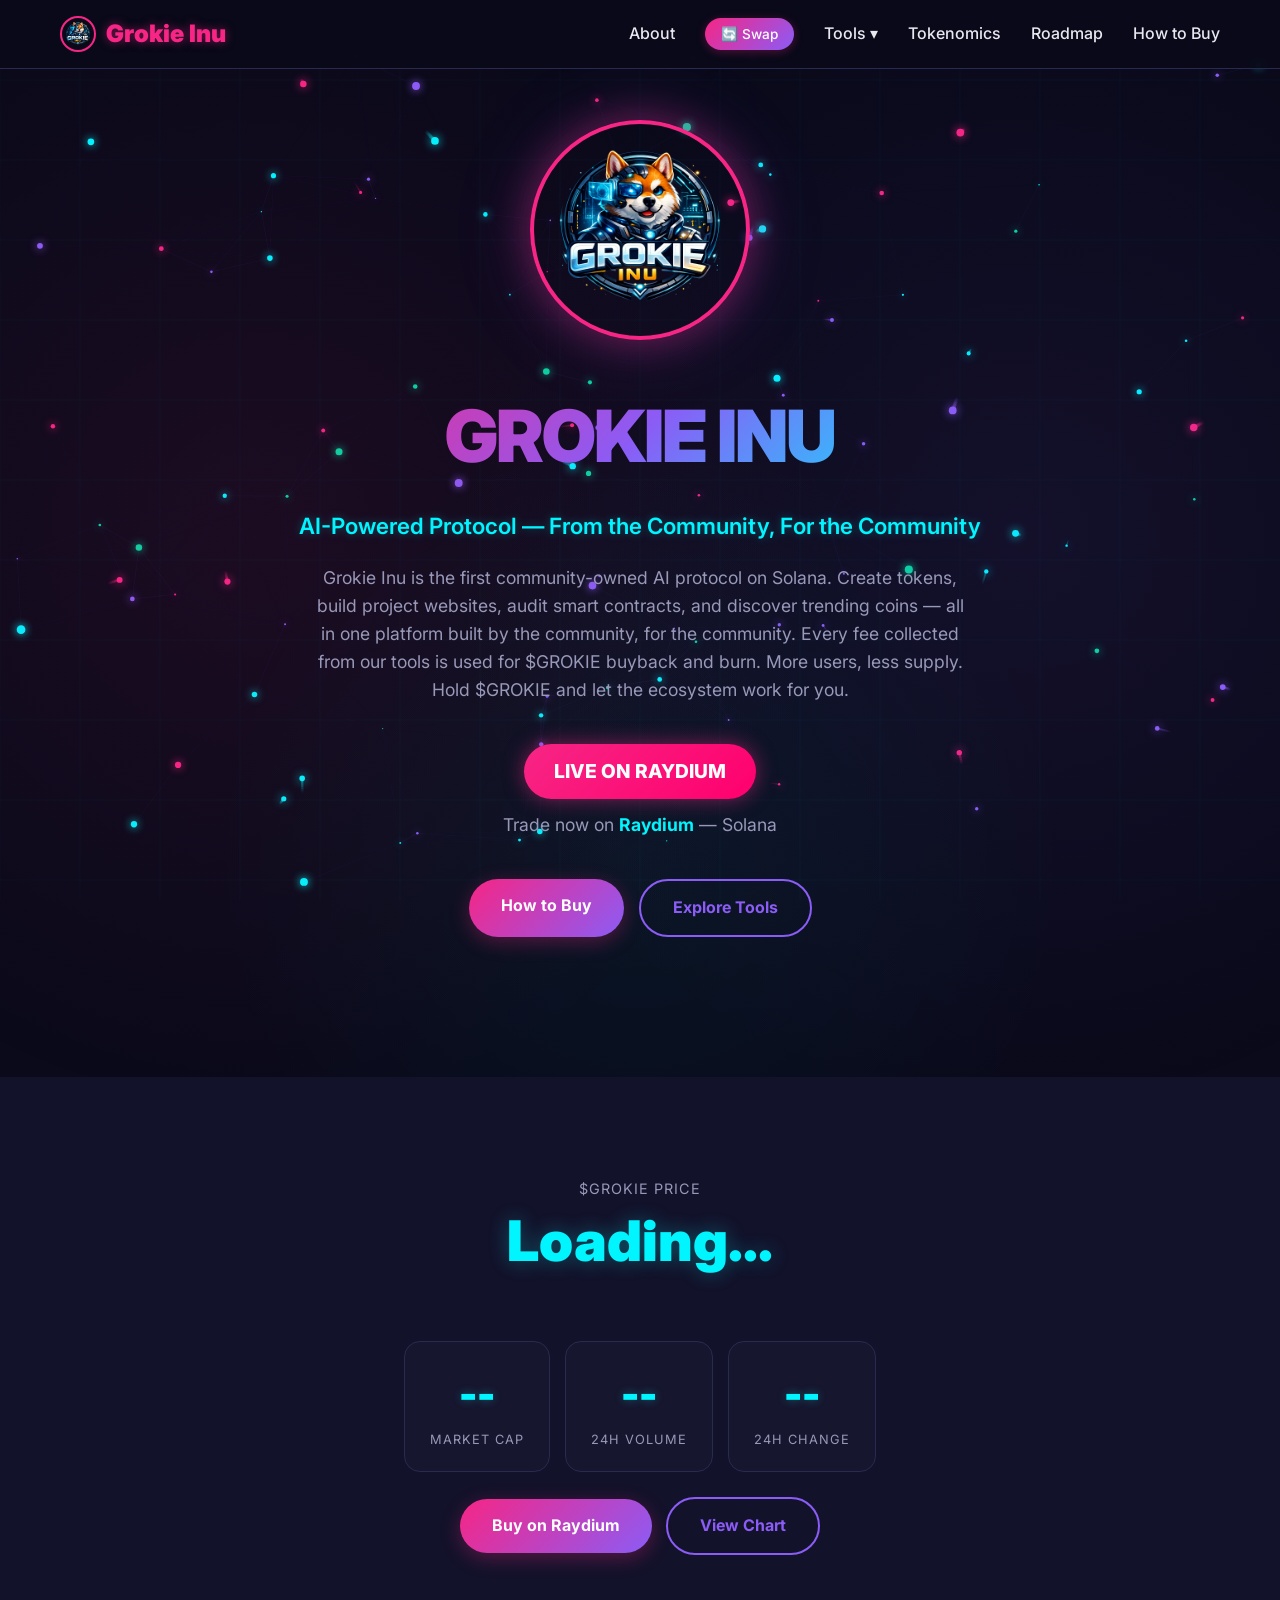
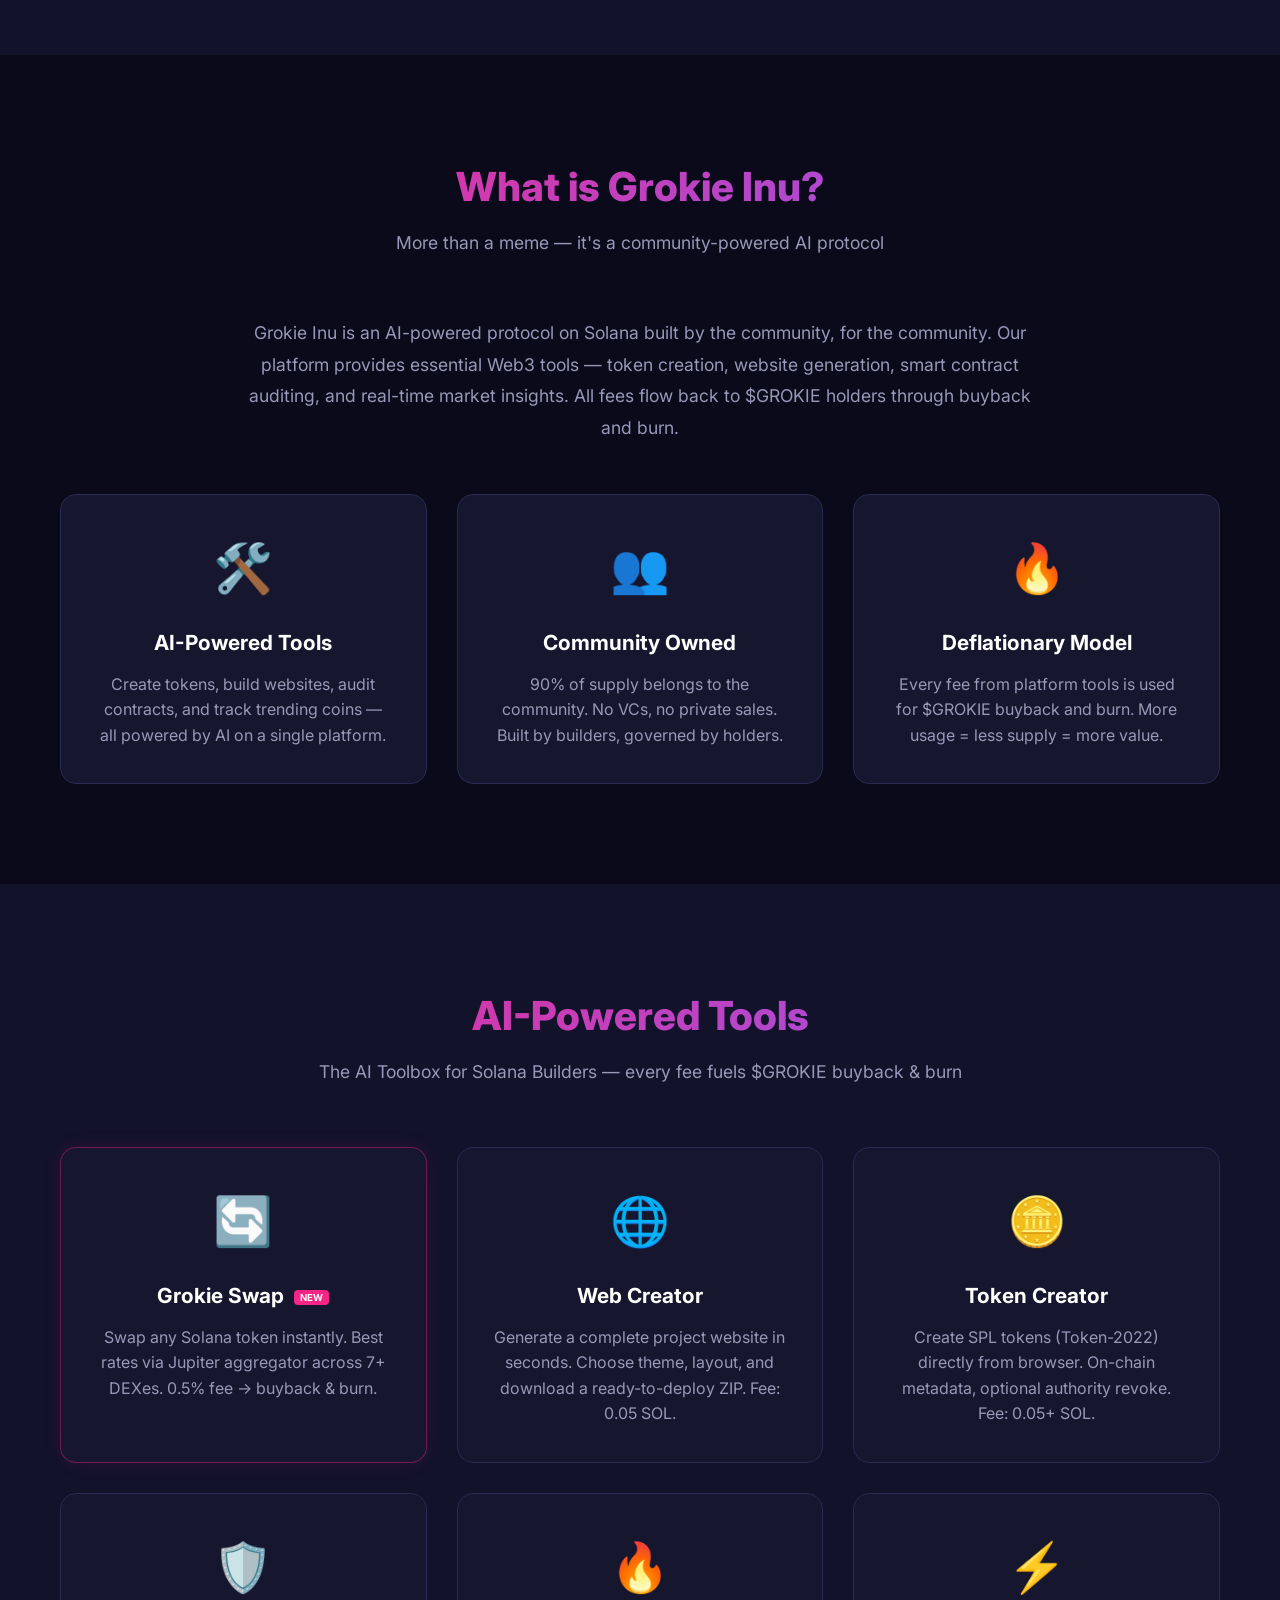
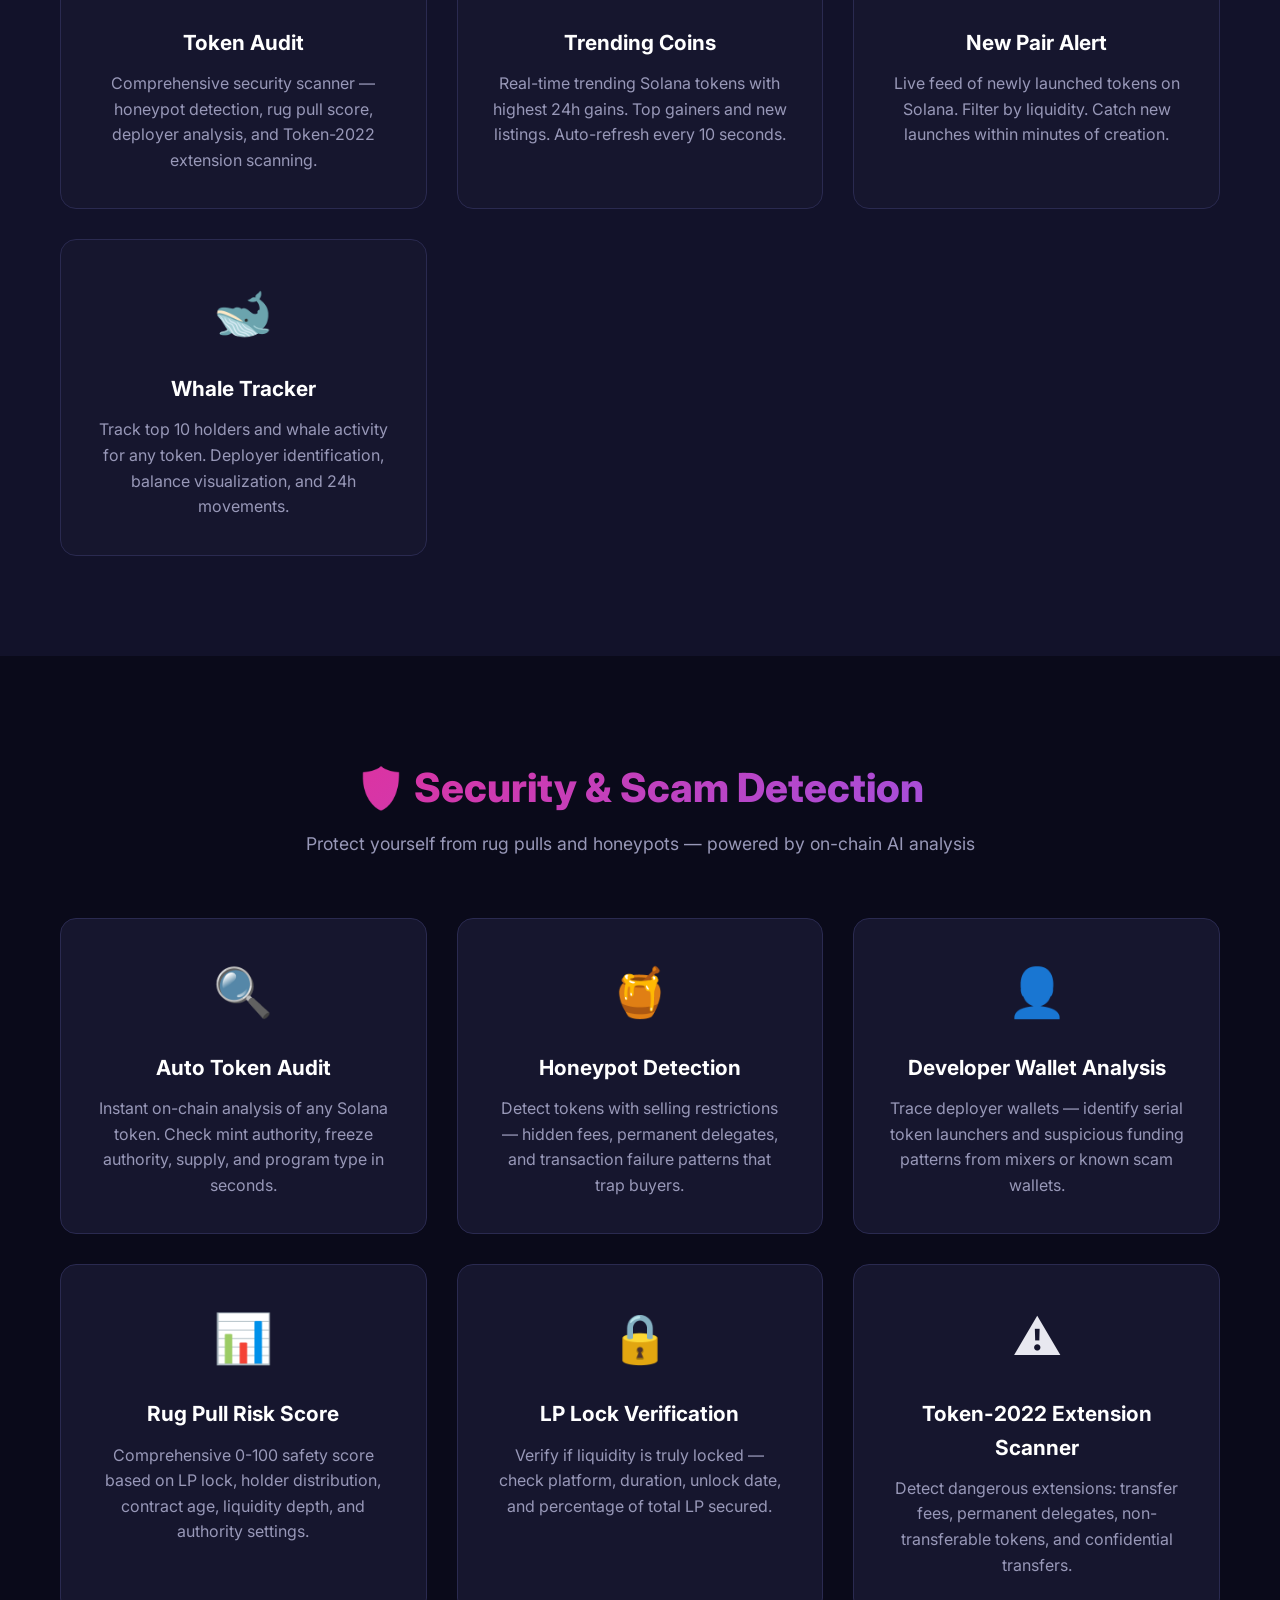
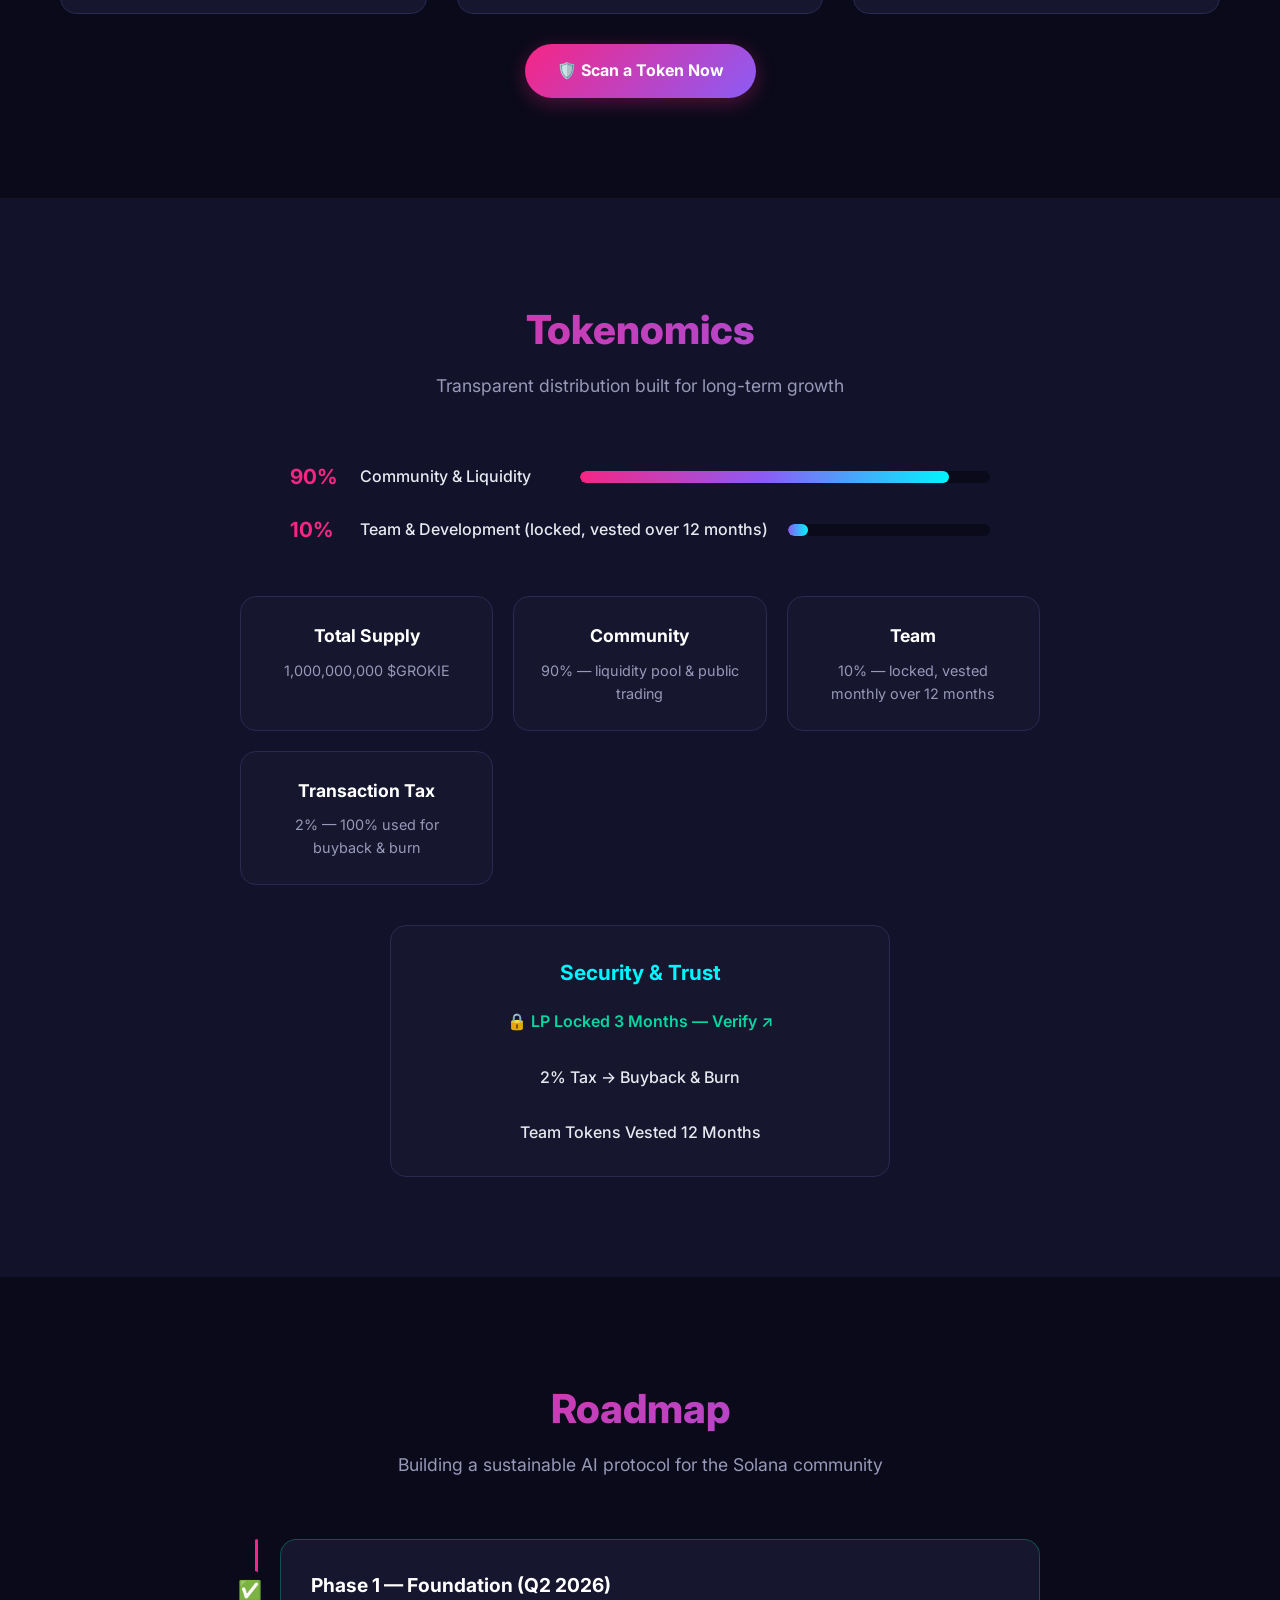
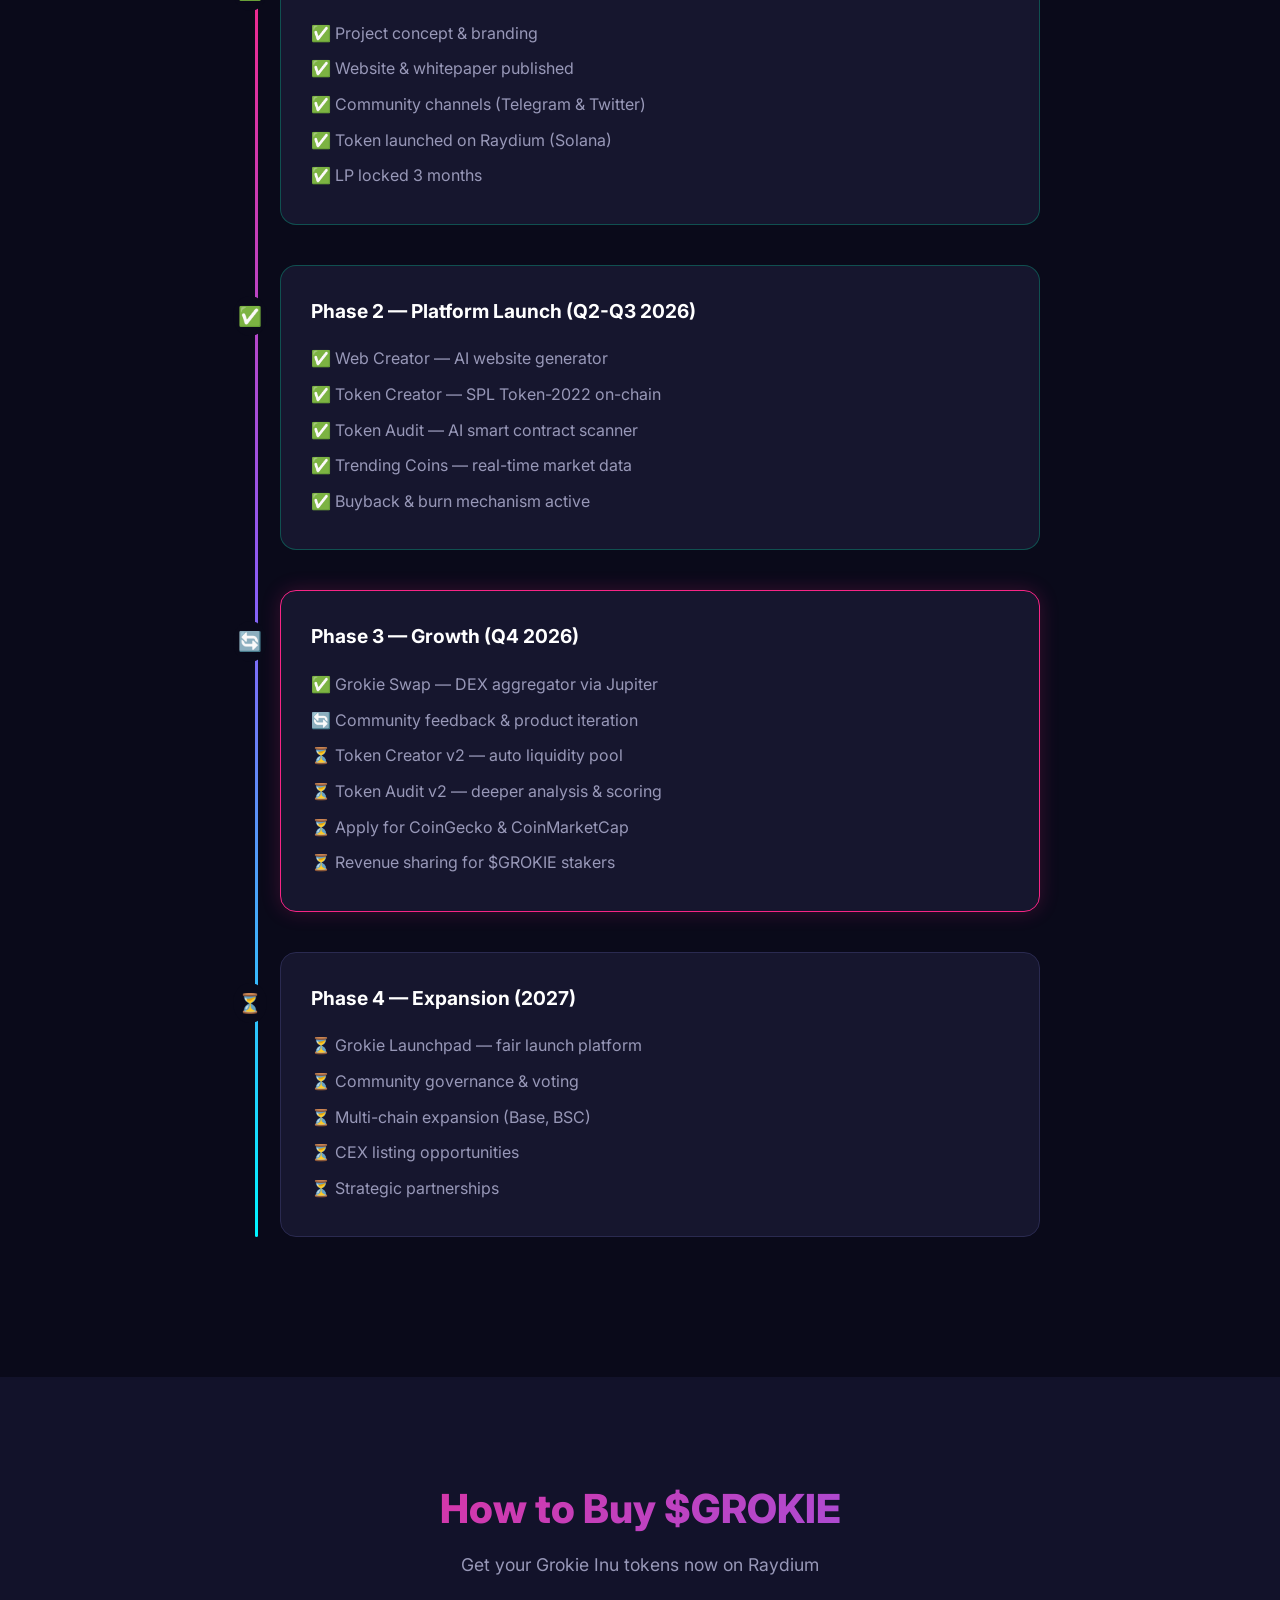
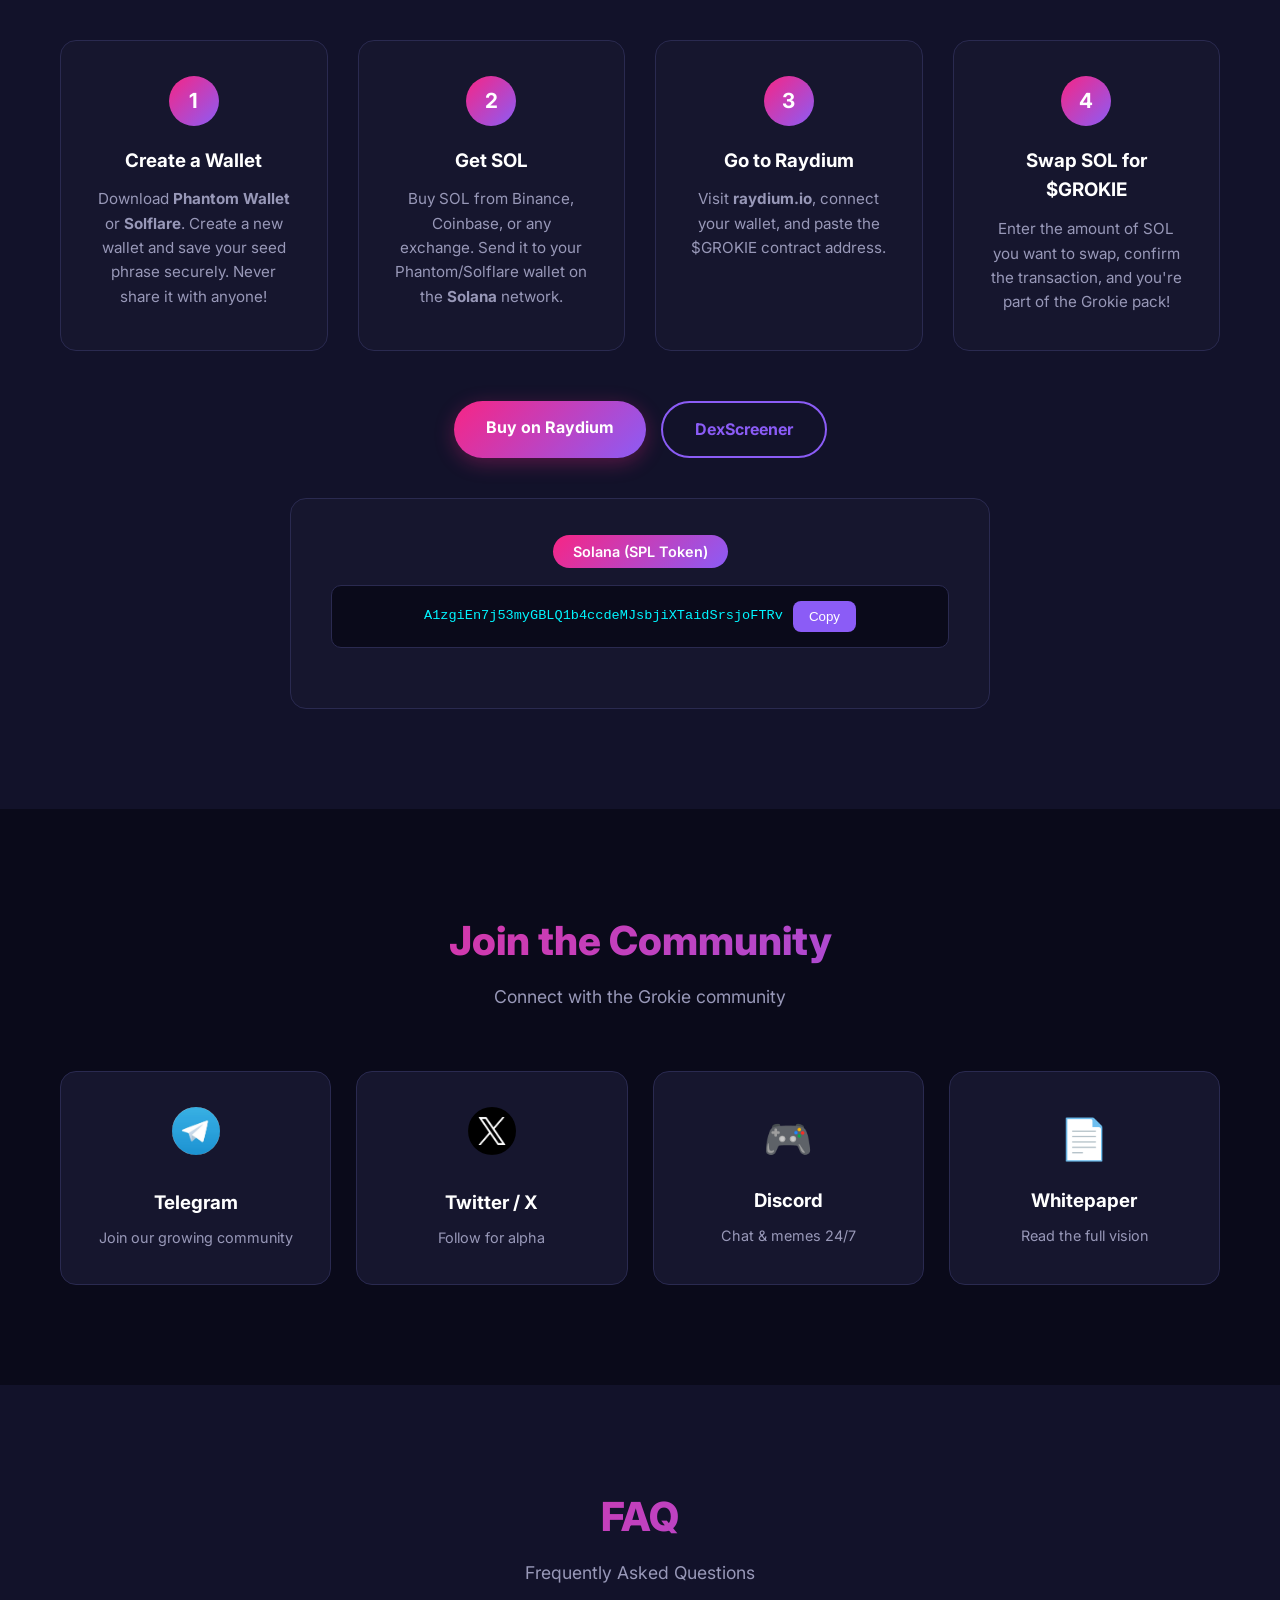
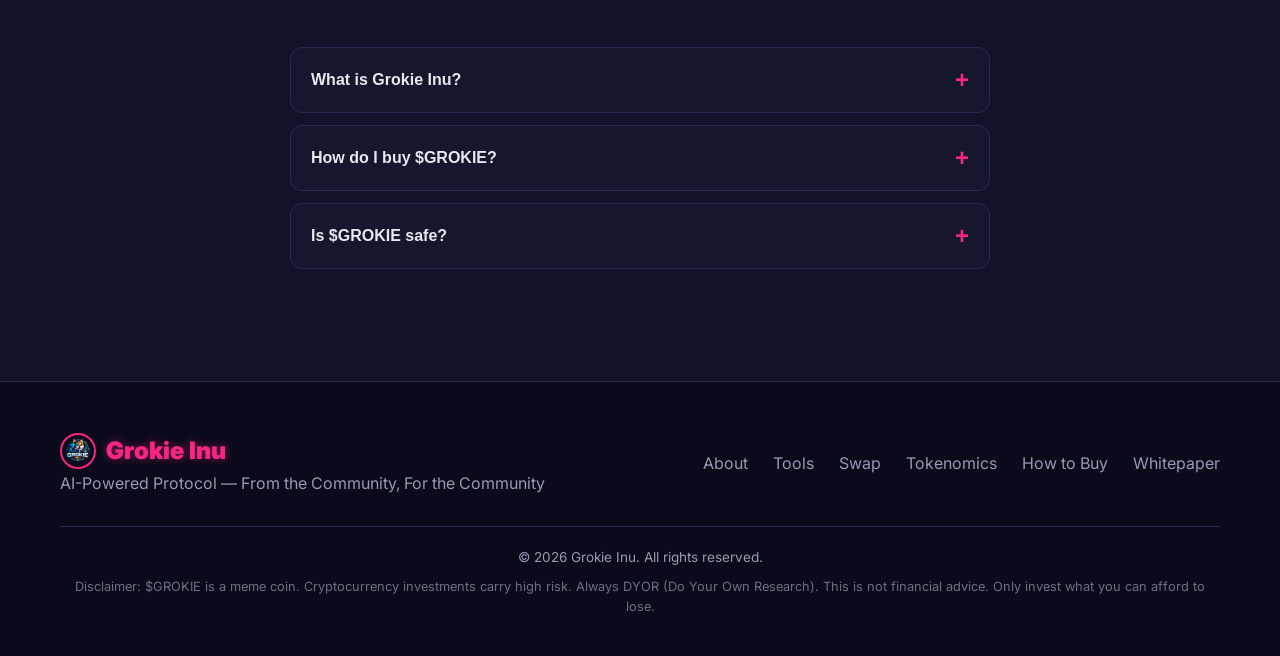
==== commit 0a346661: "Add files via upload" ====
--- a/index.html
+++ b/index.html
@@ -3,8 +3,8 @@
 <head>
     <meta charset="UTF-8">
     <meta name="viewport" content="width=device-width, initial-scale=1.0, maximum-scale=5.0">
-    <meta name="description" content="Grokie Inu - Community-owned AI protocol on Solana. Token Creator, Web Creator, Smart Contract Audit, and Trending Coins — all in one platform.">
-    <title>Grokie Inu - AI-Powered Protocol on Solana | From the Community, For the Community</title>
+    <meta name="description" content="Grokie Inu - Community-owned AI protocol on Solana. Web Creator, Token Creator, AI Token Audit, Trending Coins, New Pair Alert, Whale Tracker — all fees fuel $GROKIE buyback & burn.">
+    <title>Grokie Inu - The AI Toolbox for Solana Builders | Community-Owned Protocol</title>
     <link rel="icon" type="image/png" href="assets/images/grokie-inu.png">
     <link rel="stylesheet" href="assets/css/style.css">
     <link href="https://fonts.googleapis.com/css2?family=Inter:wght@300;400;500;600;700;800;900&display=swap" rel="stylesheet">
@@ -21,13 +21,16 @@
             <a href="#" class="logo"><img src="assets/images/grokie-inu.png" alt="Grokie Inu" class="logo-img"> Grokie Inu</a>
             <ul class="nav-links">
                 <li><a href="#about">About</a></li>
+                <li><a href="swap.html" class="nav-swap-btn">🔄 Swap</a></li>
                 <li class="nav-dropdown">
-                    <a href="#" class="nav-dropdown-toggle">Tools <span class="nav-badge-new">NEW</span> ▾</a>
+                    <a href="#" class="nav-dropdown-toggle">Tools ▾</a>
                     <ul class="nav-dropdown-menu">
                         <li><a href="ai-engine.html">🌐 Web Creator</a></li>
                         <li><a href="token-creator.html">🪙 Token Creator</a></li>
                         <li><a href="token-audit.html">🛡️ Token Audit</a></li>
                         <li><a href="trending.html">🔥 Trending Coins</a></li>
+                        <li><a href="new-pairs.html">⚡ New Pair Alert</a></li>
+                        <li><a href="whale-tracker.html">🐋 Whale Tracker</a></li>
                     </ul>
                 </li>
                 <li><a href="#tokenomics">Tokenomics</a></li>
@@ -122,23 +125,86 @@
     <section id="ai-feature" class="section section-dark">
         <div class="container">
             <h2 class="section-title">AI-Powered Tools</h2>
-            <p class="section-subtitle">Essential Web3 tools built for the Solana community</p>
+            <p class="section-subtitle">The AI Toolbox for Solana Builders — every fee fuels $GROKIE buyback & burn</p>
             <div class="about-grid">
+                <a href="swap.html" class="about-card" style="text-decoration:none;cursor:pointer;border-color:rgba(247,37,133,0.4);box-shadow:0 0 20px rgba(247,37,133,0.1)">
+                    <div class="card-icon">🔄</div>
+                    <h3>Grokie Swap <span style="background:var(--accent);color:#fff;font-size:0.6rem;padding:2px 6px;border-radius:4px;margin-left:5px;vertical-align:middle">NEW</span></h3>
+                    <p>Swap any Solana token instantly. Best rates via Jupiter aggregator across 7+ DEXes. 0.5% fee → buyback & burn.</p>
+                </a>
                 <a href="ai-engine.html" class="about-card" style="text-decoration:none;cursor:pointer">
                     <div class="card-icon">🌐</div>
                     <h3>Web Creator</h3>
-                    <p>Generate a complete promotional website for any crypto project in seconds. Choose theme, layout, and download a ready-to-deploy ZIP package.</p>
+                    <p>Generate a complete project website in seconds. Choose theme, layout, and download a ready-to-deploy ZIP. Fee: 0.05 SOL.</p>
                 </a>
                 <a href="token-creator.html" class="about-card" style="text-decoration:none;cursor:pointer">
                     <div class="card-icon">🪙</div>
                     <h3>Token Creator</h3>
-                    <p>Create your own SPL token on Solana directly from your browser. No coding needed. Token-2022 standard with on-chain metadata.</p>
+                    <p>Create SPL tokens (Token-2022) directly from browser. On-chain metadata, optional authority revoke. Fee: 0.05+ SOL.</p>
                 </a>
                 <a href="token-audit.html" class="about-card" style="text-decoration:none;cursor:pointer">
                     <div class="card-icon">🛡️</div>
                     <h3>Token Audit</h3>
-                    <p>Scan any Solana token contract and get an instant trust score. Check mint authority, freeze authority, holder distribution, and risk flags.</p>
-                </a>
+                    <p>Comprehensive security scanner — honeypot detection, rug pull score, deployer analysis, and Token-2022 extension scanning.</p>
+                </a>
+                <a href="trending.html" class="about-card" style="text-decoration:none;cursor:pointer">
+                    <div class="card-icon">🔥</div>
+                    <h3>Trending Coins</h3>
+                    <p>Real-time trending Solana tokens with highest 24h gains. Top gainers and new listings. Auto-refresh every 10 seconds.</p>
+                </a>
+                <a href="new-pairs.html" class="about-card" style="text-decoration:none;cursor:pointer">
+                    <div class="card-icon">⚡</div>
+                    <h3>New Pair Alert</h3>
+                    <p>Live feed of newly launched tokens on Solana. Filter by liquidity. Catch new launches within minutes of creation.</p>
+                </a>
+                <a href="whale-tracker.html" class="about-card" style="text-decoration:none;cursor:pointer">
+                    <div class="card-icon">🐋</div>
+                    <h3>Whale Tracker</h3>
+                    <p>Track top 10 holders and whale activity for any token. Deployer identification, balance visualization, and 24h movements.</p>
+                </a>
+            </div>
+        </div>
+    </section>
+
+    <!-- Security & Scam Detection Section -->
+    <section id="security" class="section">
+        <div class="container">
+            <h2 class="section-title">🛡️ Security & Scam Detection</h2>
+            <p class="section-subtitle">Protect yourself from rug pulls and honeypots — powered by on-chain AI analysis</p>
+            <div class="about-grid">
+                <div class="about-card">
+                    <div class="card-icon">🔍</div>
+                    <h3>Auto Token Audit</h3>
+                    <p>Instant on-chain analysis of any Solana token. Check mint authority, freeze authority, supply, and program type in seconds.</p>
+                </div>
+                <div class="about-card">
+                    <div class="card-icon">🍯</div>
+                    <h3>Honeypot Detection</h3>
+                    <p>Detect tokens with selling restrictions — hidden fees, permanent delegates, and transaction failure patterns that trap buyers.</p>
+                </div>
+                <div class="about-card">
+                    <div class="card-icon">👤</div>
+                    <h3>Developer Wallet Analysis</h3>
+                    <p>Trace deployer wallets — identify serial token launchers and suspicious funding patterns from mixers or known scam wallets.</p>
+                </div>
+                <div class="about-card">
+                    <div class="card-icon">📊</div>
+                    <h3>Rug Pull Risk Score</h3>
+                    <p>Comprehensive 0-100 safety score based on LP lock, holder distribution, contract age, liquidity depth, and authority settings.</p>
+                </div>
+                <div class="about-card">
+                    <div class="card-icon">🔒</div>
+                    <h3>LP Lock Verification</h3>
+                    <p>Verify if liquidity is truly locked — check platform, duration, unlock date, and percentage of total LP secured.</p>
+                </div>
+                <div class="about-card">
+                    <div class="card-icon">⚠️</div>
+                    <h3>Token-2022 Extension Scanner</h3>
+                    <p>Detect dangerous extensions: transfer fees, permanent delegates, non-transferable tokens, and confidential transfers.</p>
+                </div>
+            </div>
+            <div style="text-align:center;margin-top:30px">
+                <a href="token-audit.html" class="btn btn-primary">🛡️ Scan a Token Now</a>
             </div>
         </div>
     </section>
@@ -232,6 +298,7 @@
                     <div class="roadmap-content">
                         <h3>Phase 3 — Growth (Q4 2026)</h3>
                         <ul>
+                            <li>✅ Grokie Swap — DEX aggregator via Jupiter</li>
                             <li>🔄 Community feedback & product iteration</li>
                             <li>⏳ Token Creator v2 — auto liquidity pool</li>
                             <li>⏳ Token Audit v2 — deeper analysis & scoring</li>
@@ -378,6 +445,7 @@
                 <div class="footer-links">
                     <a href="#about">About</a>
                     <a href="#ai-feature">Tools</a>
+                    <a href="swap.html">Swap</a>
                     <a href="#tokenomics">Tokenomics</a>
                     <a href="#how-to-buy">How to Buy</a>
                     <a href="whitepaper.html">Whitepaper</a>
--- a/assets/css/style.css
+++ b/assets/css/style.css
@@ -164,6 +164,33 @@
     animation: badgePulse 1.5s ease-in-out infinite;
 }
 
+.nav-swap-btn {
+    background: linear-gradient(135deg, var(--accent), var(--primary));
+    color: white !important;
+    padding: 8px 16px;
+    border-radius: 50px;
+    font-weight: 700;
+    font-size: 0.85rem;
+    transition: all 0.3s;
+    box-shadow: 0 2px 10px rgba(247, 37, 133, 0.3);
+}
+
+.nav-swap-btn:hover {
+    transform: translateY(-2px);
+    box-shadow: 0 5px 20px rgba(247, 37, 133, 0.5);
+    color: white !important;
+}
+    background: var(--secondary);
+    color: #0a0a1a;
+    font-size: 0.6rem;
+    font-weight: 800;
+    padding: 2px 6px;
+    border-radius: 4px;
+    margin-left: 5px;
+    vertical-align: top;
+    animation: badgePulse 1.5s ease-in-out infinite;
+}
+
 @keyframes badgePulse {
     0%, 100% { opacity: 1; }
     50% { opacity: 0.6; }
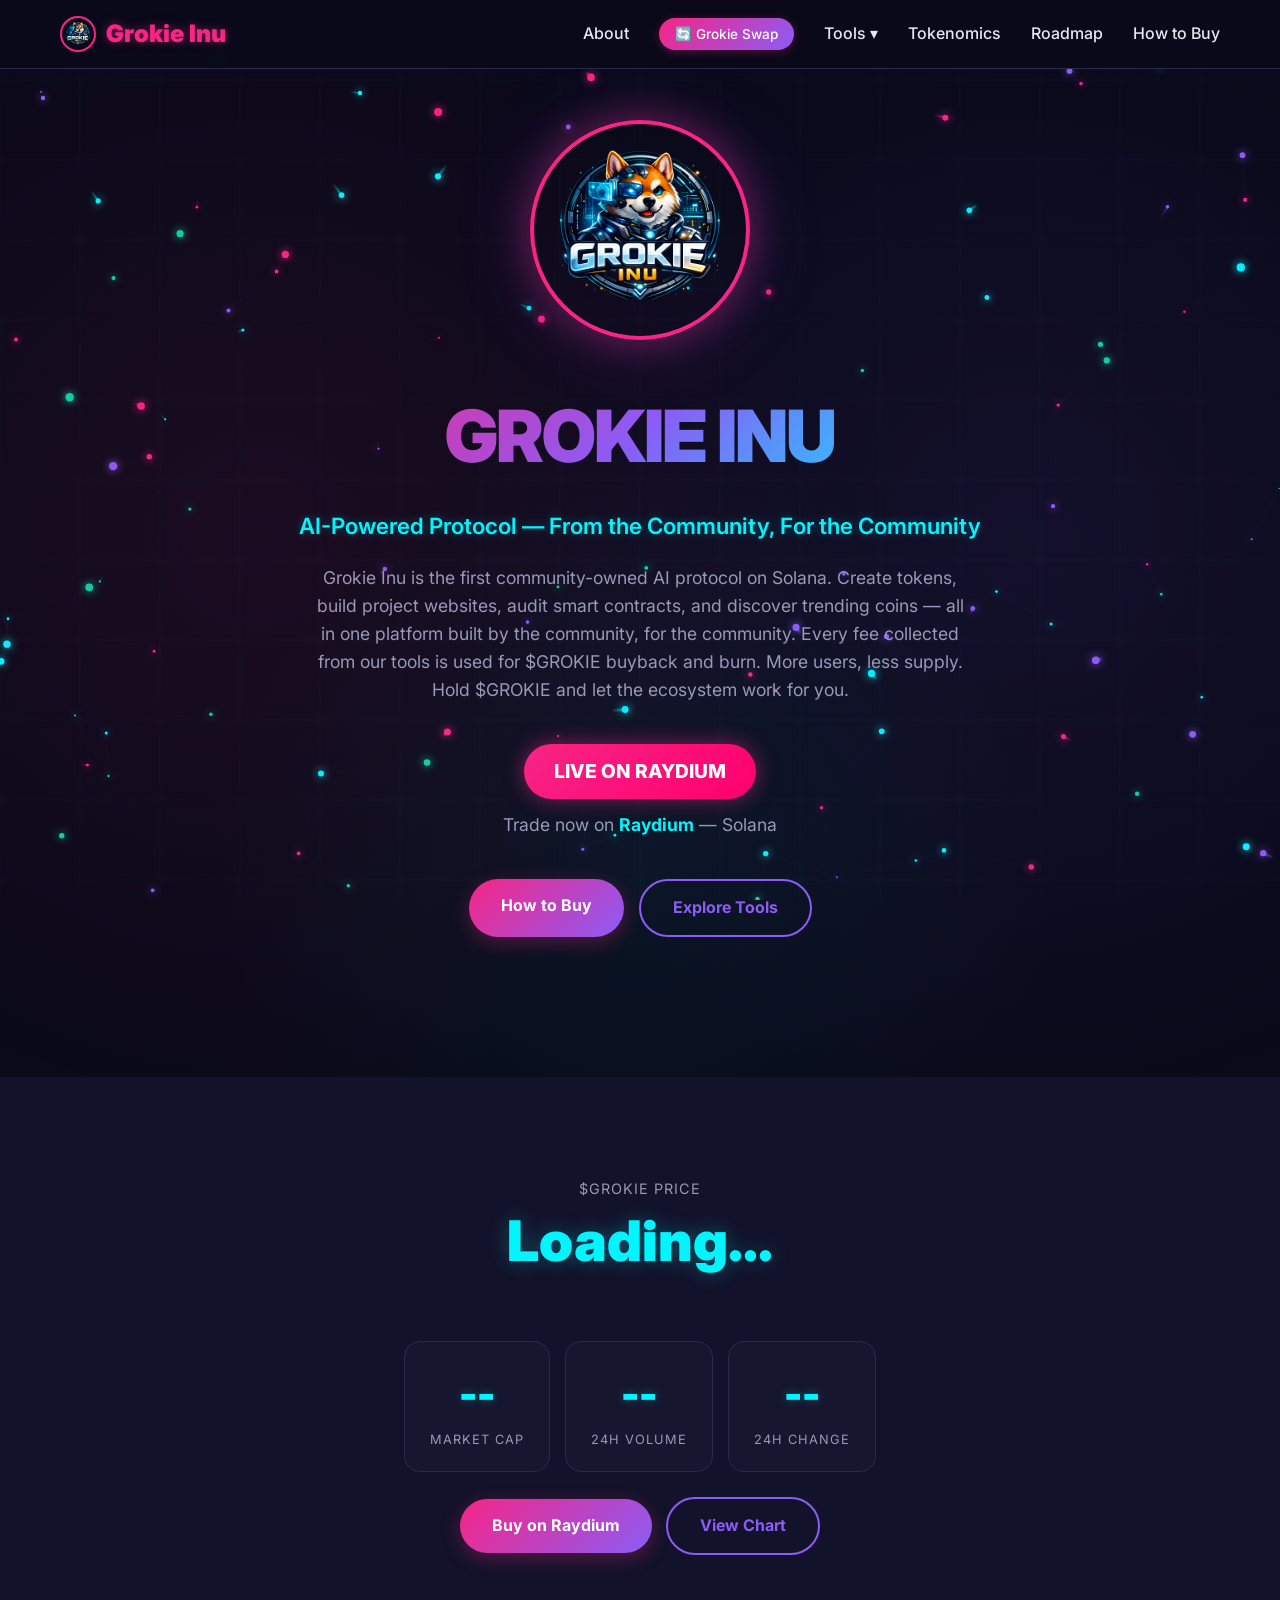
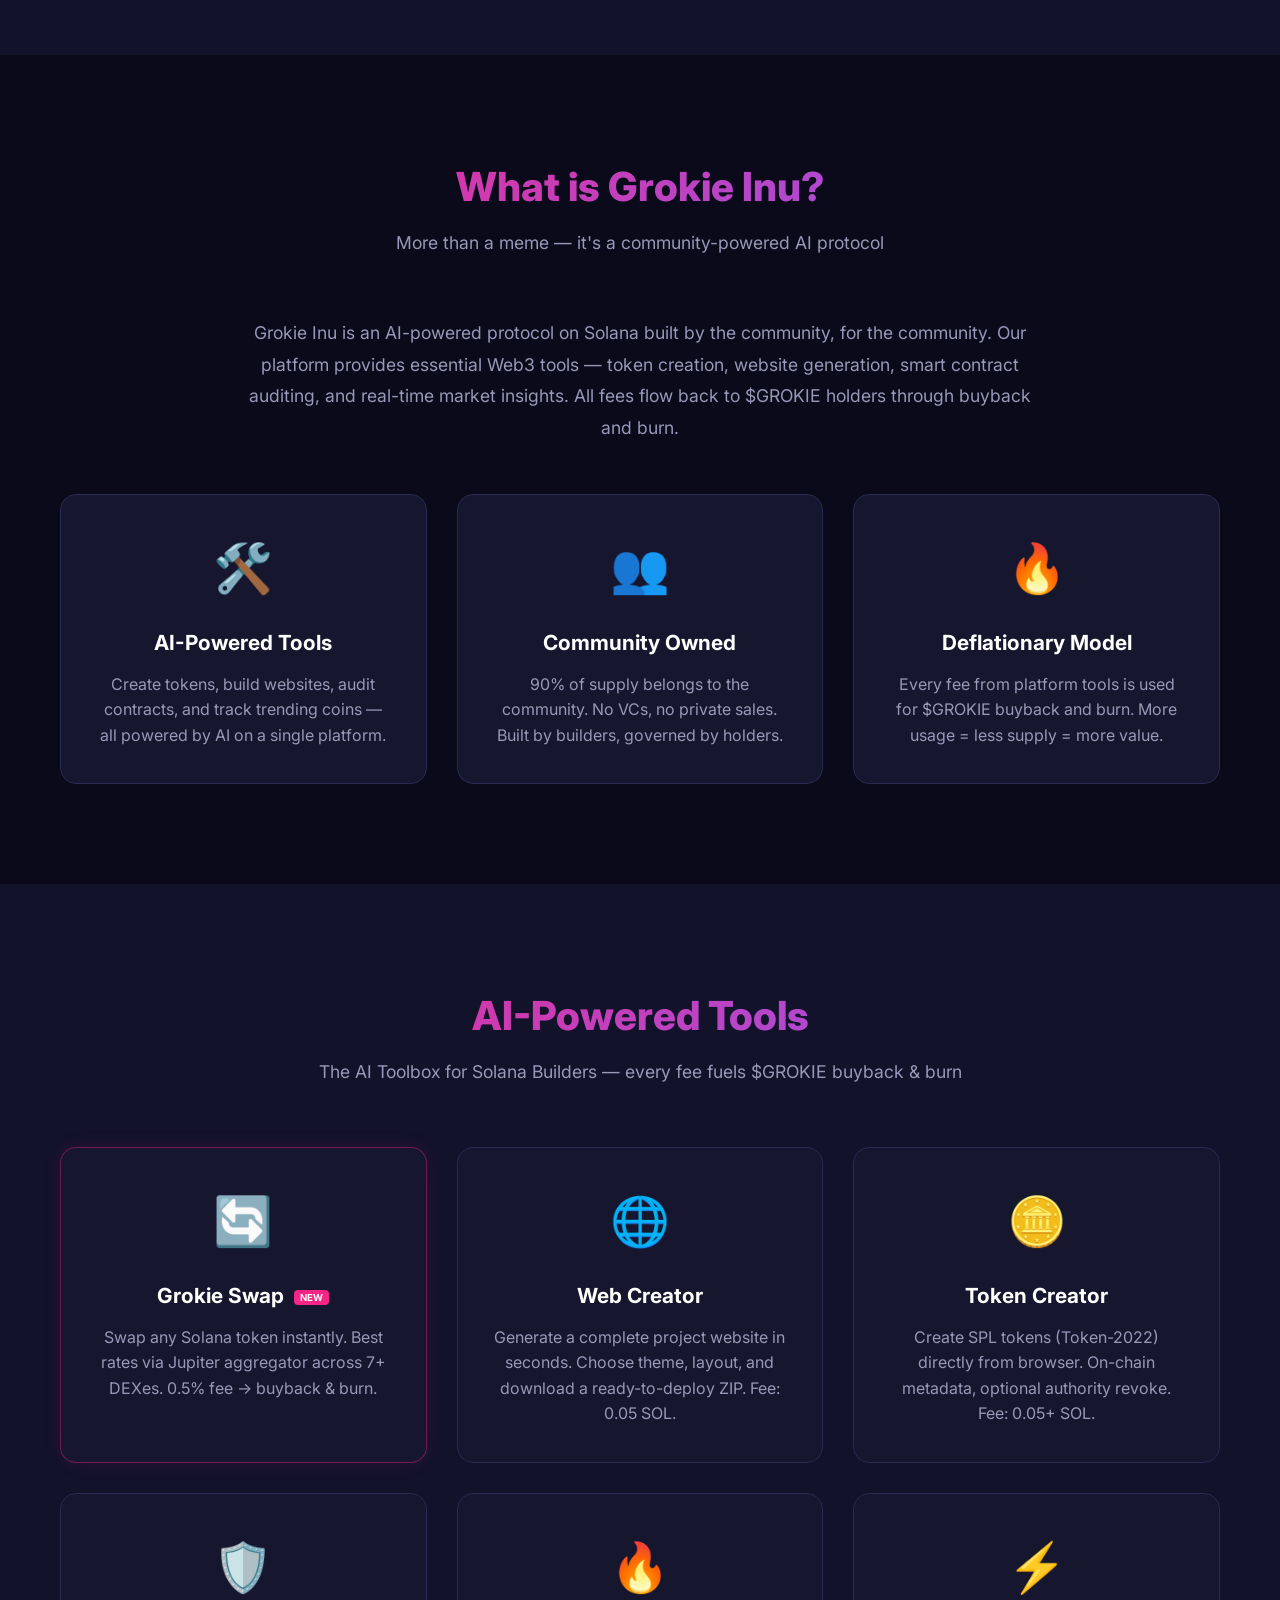
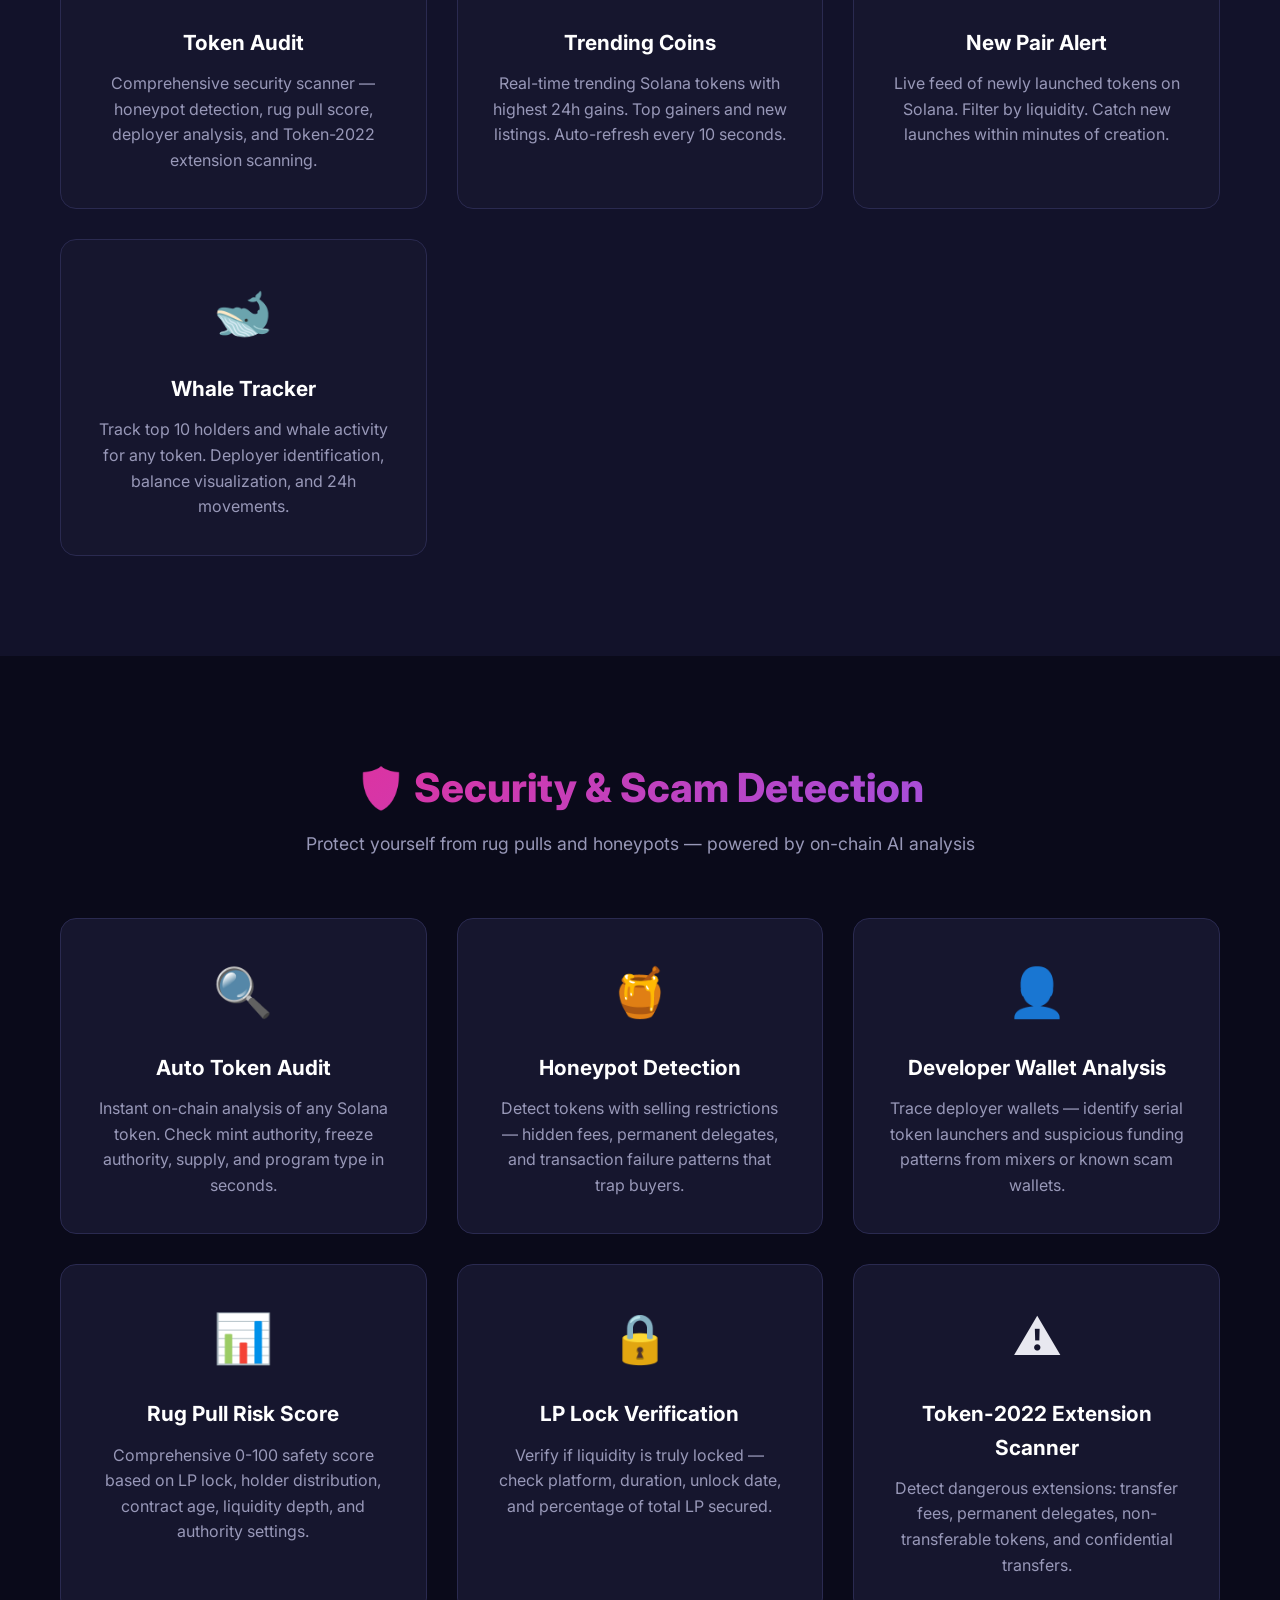
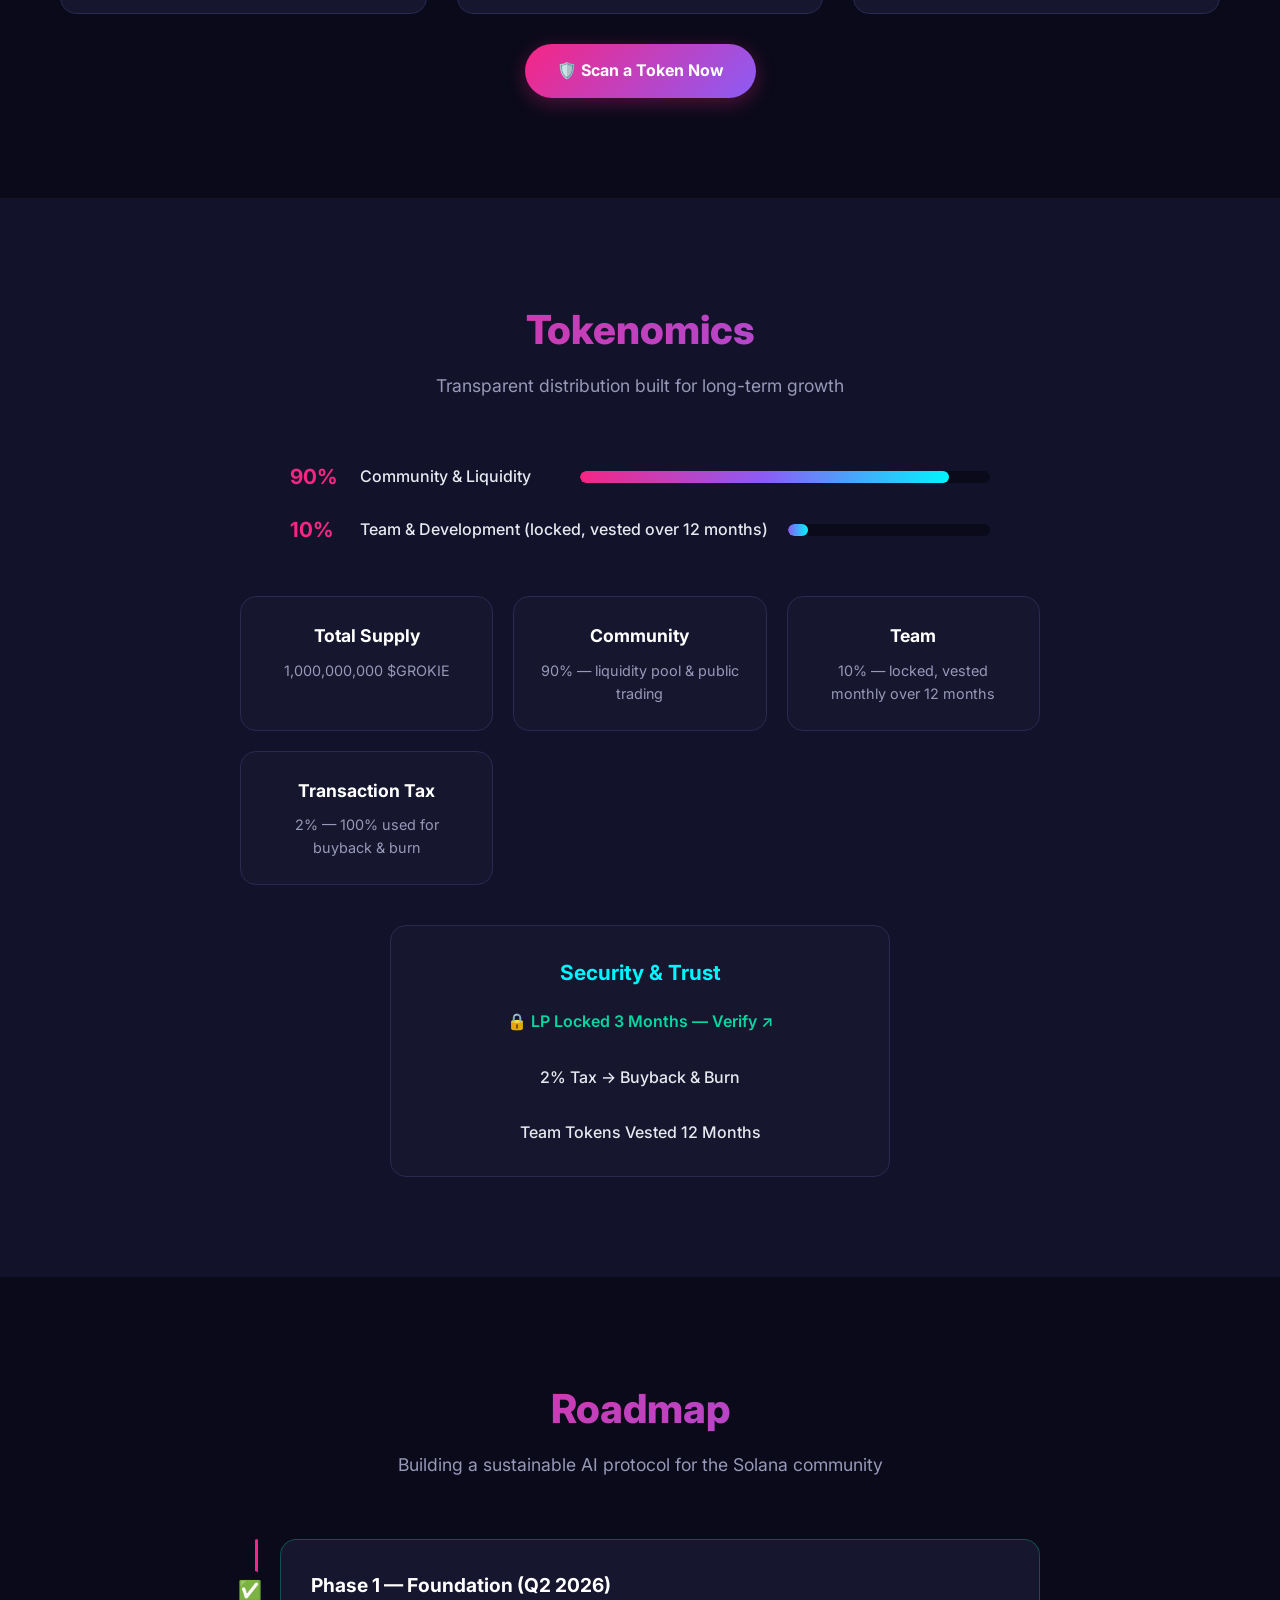
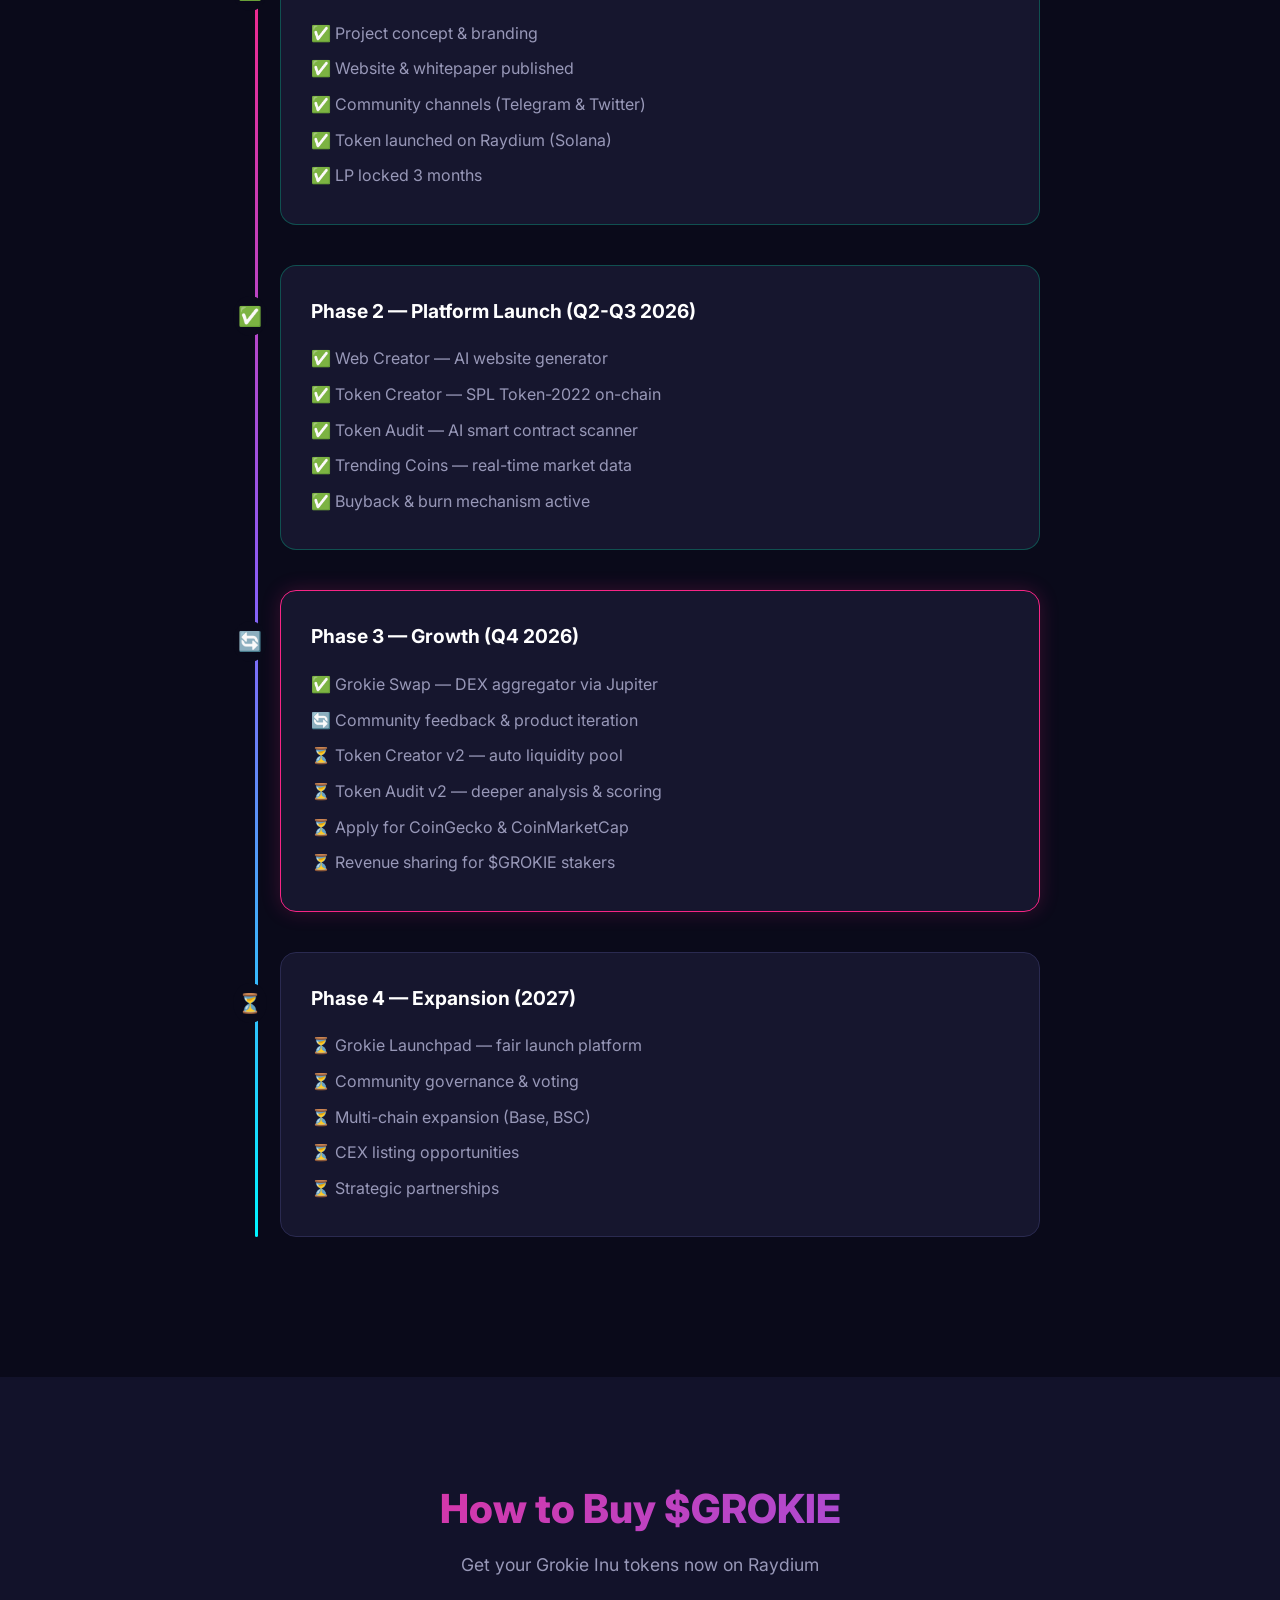
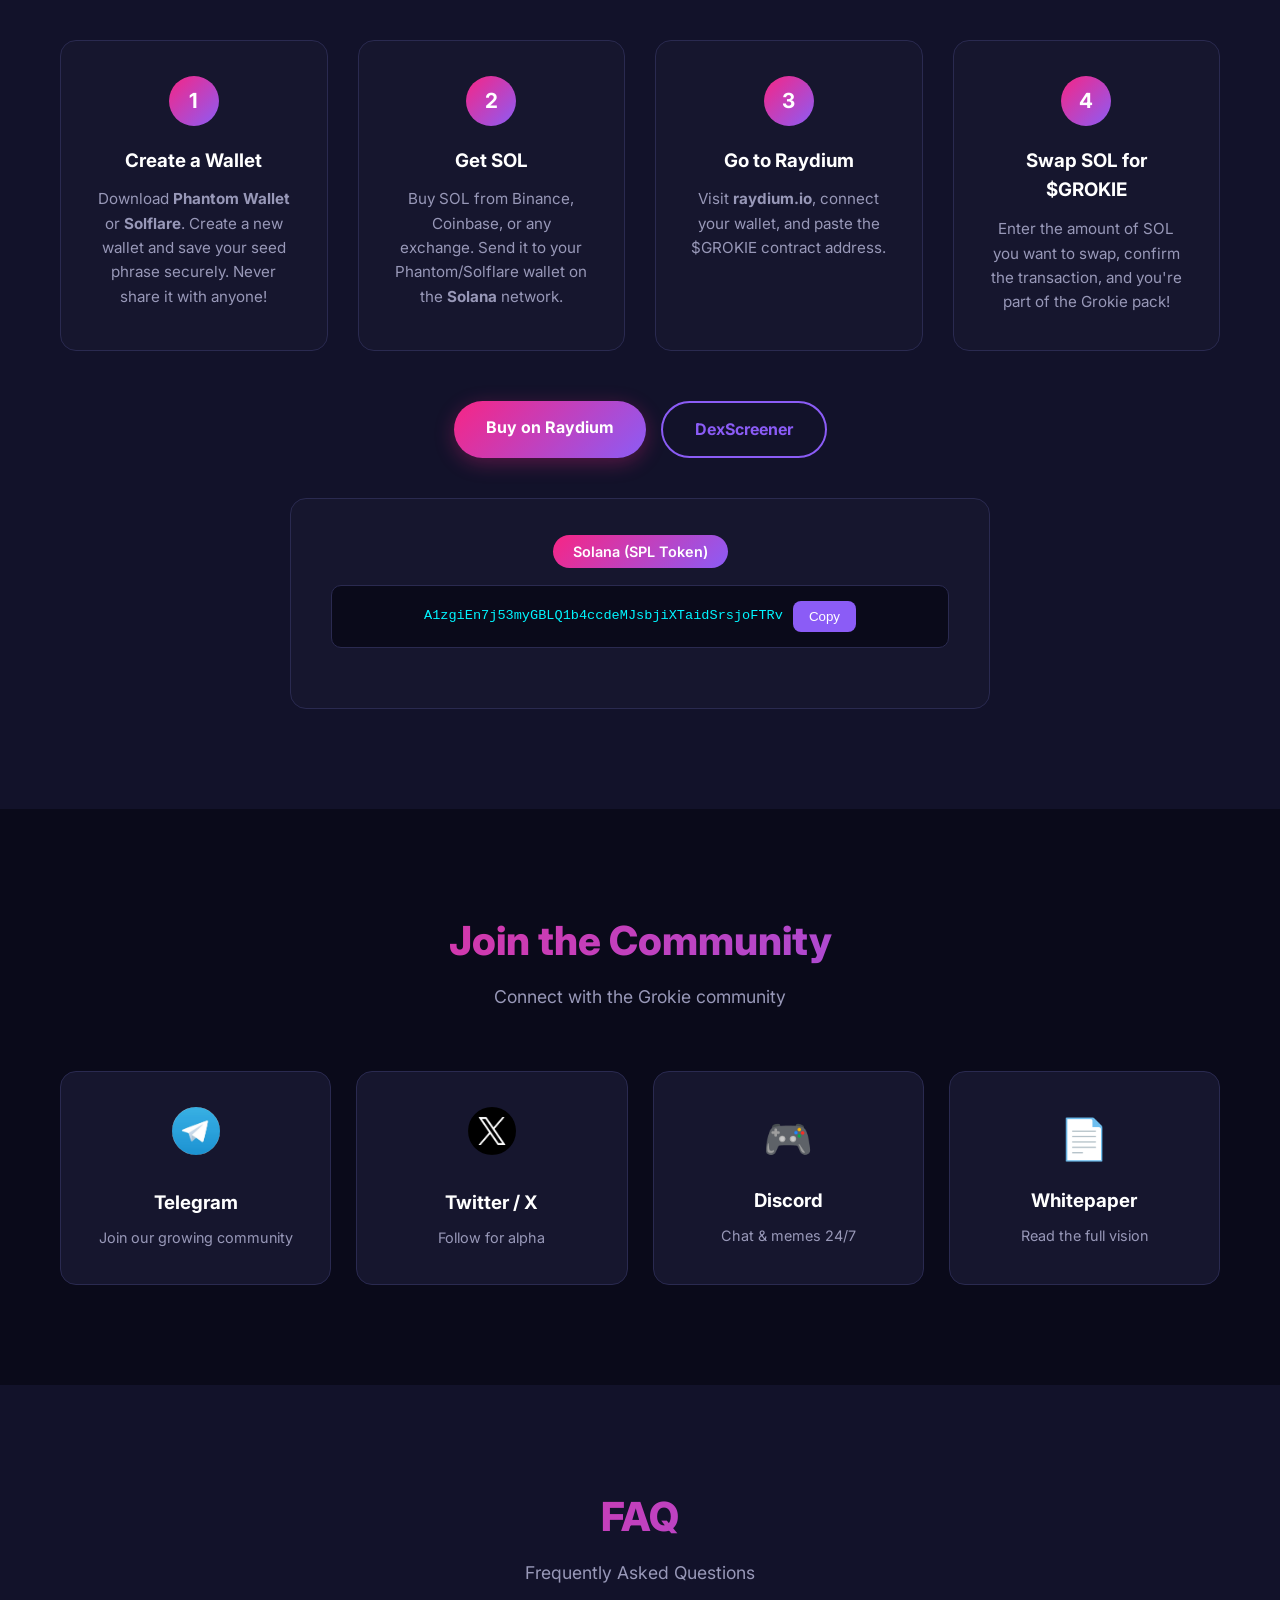
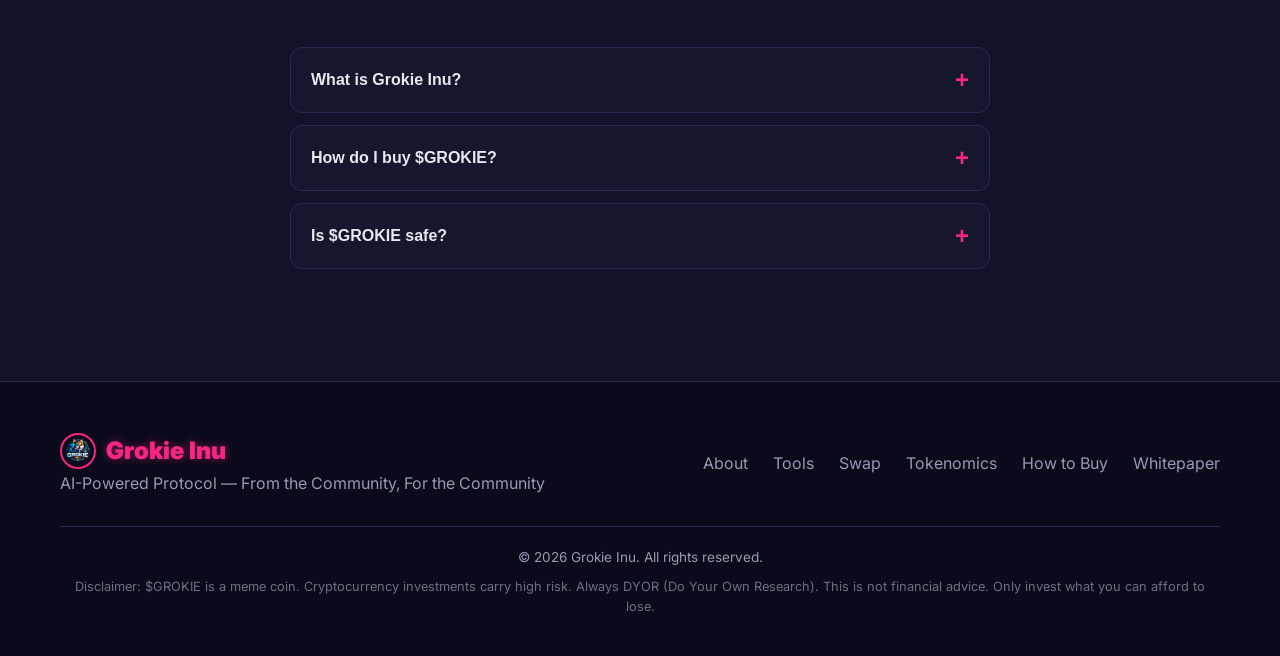
==== commit 434b6e21: "Add files via upload" ====
--- a/index.html
+++ b/index.html
@@ -21,7 +21,7 @@
             <a href="#" class="logo"><img src="assets/images/grokie-inu.png" alt="Grokie Inu" class="logo-img"> Grokie Inu</a>
             <ul class="nav-links">
                 <li><a href="#about">About</a></li>
-                <li><a href="swap.html" class="nav-swap-btn">🔄 Swap</a></li>
+                <li><a href="swap.html" class="nav-swap-btn">🔄 Grokie Swap</a></li>
                 <li class="nav-dropdown">
                     <a href="#" class="nav-dropdown-toggle">Tools ▾</a>
                     <ul class="nav-dropdown-menu">
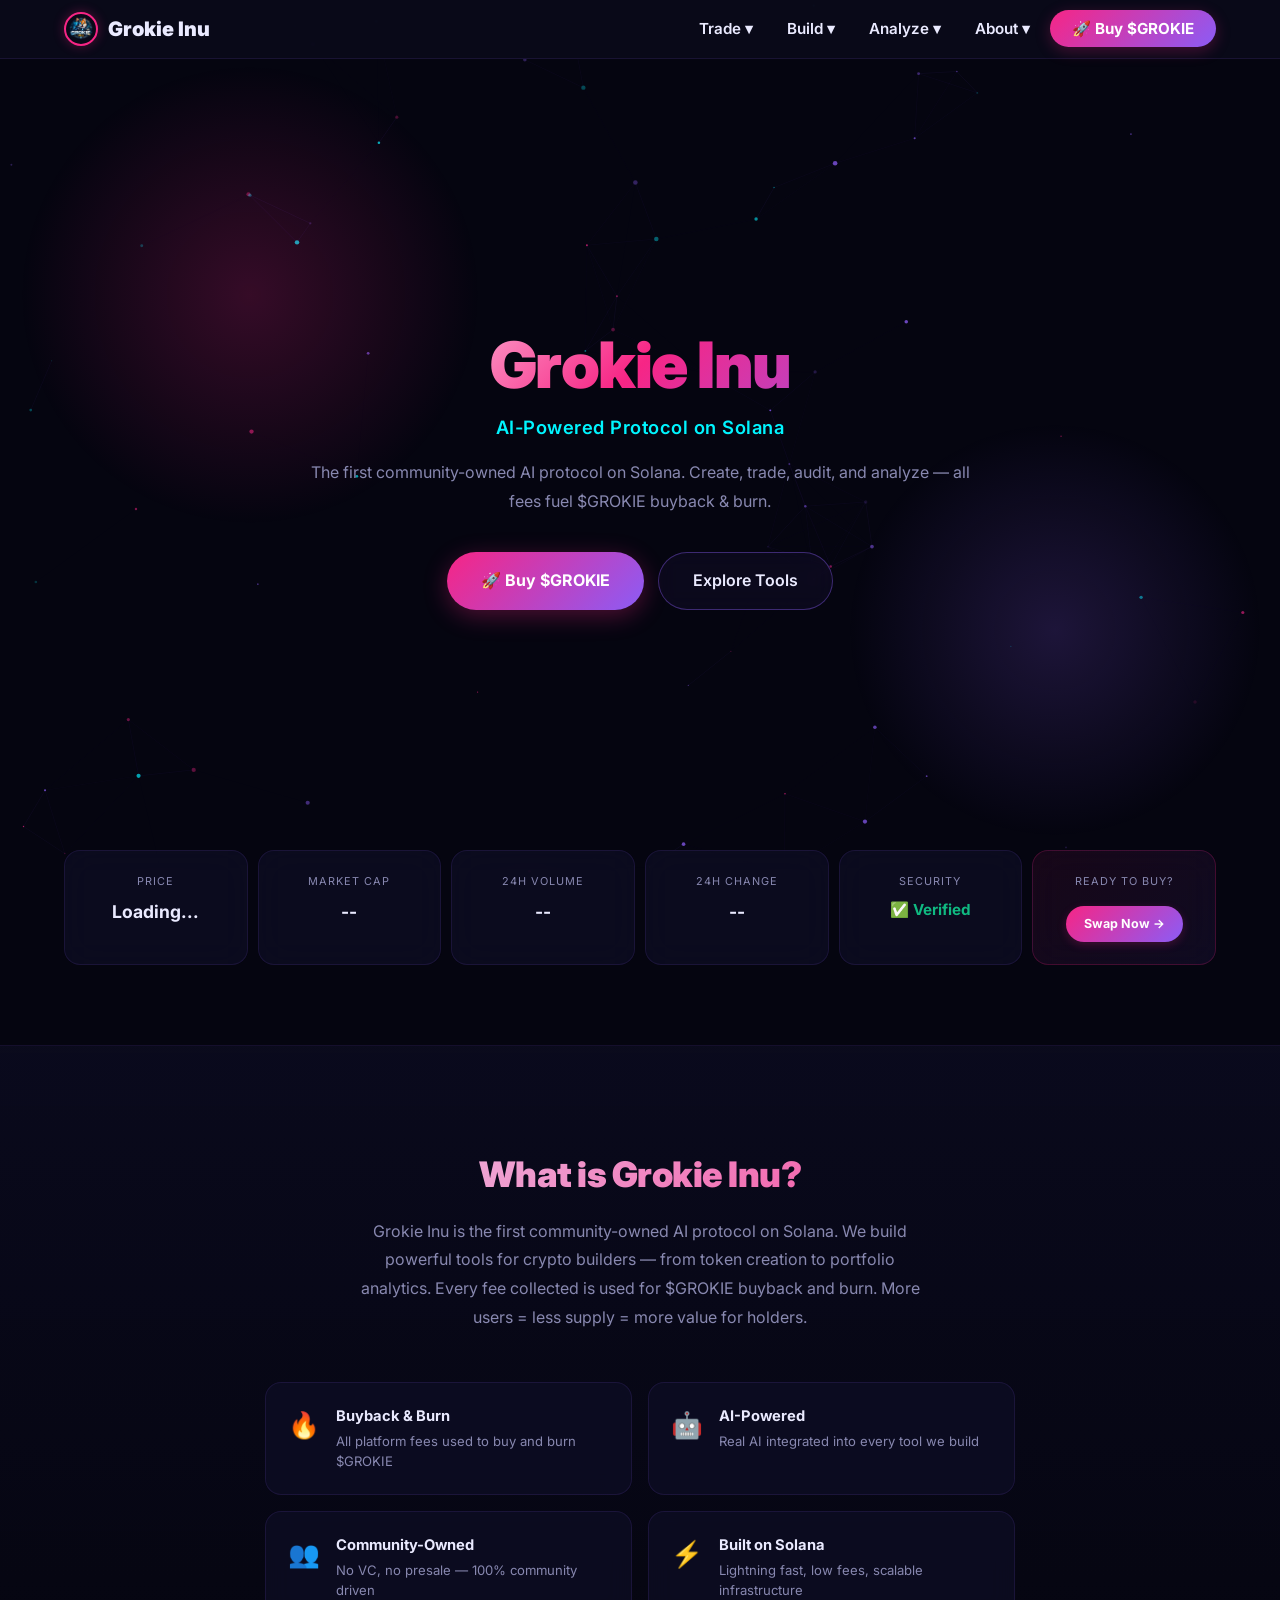
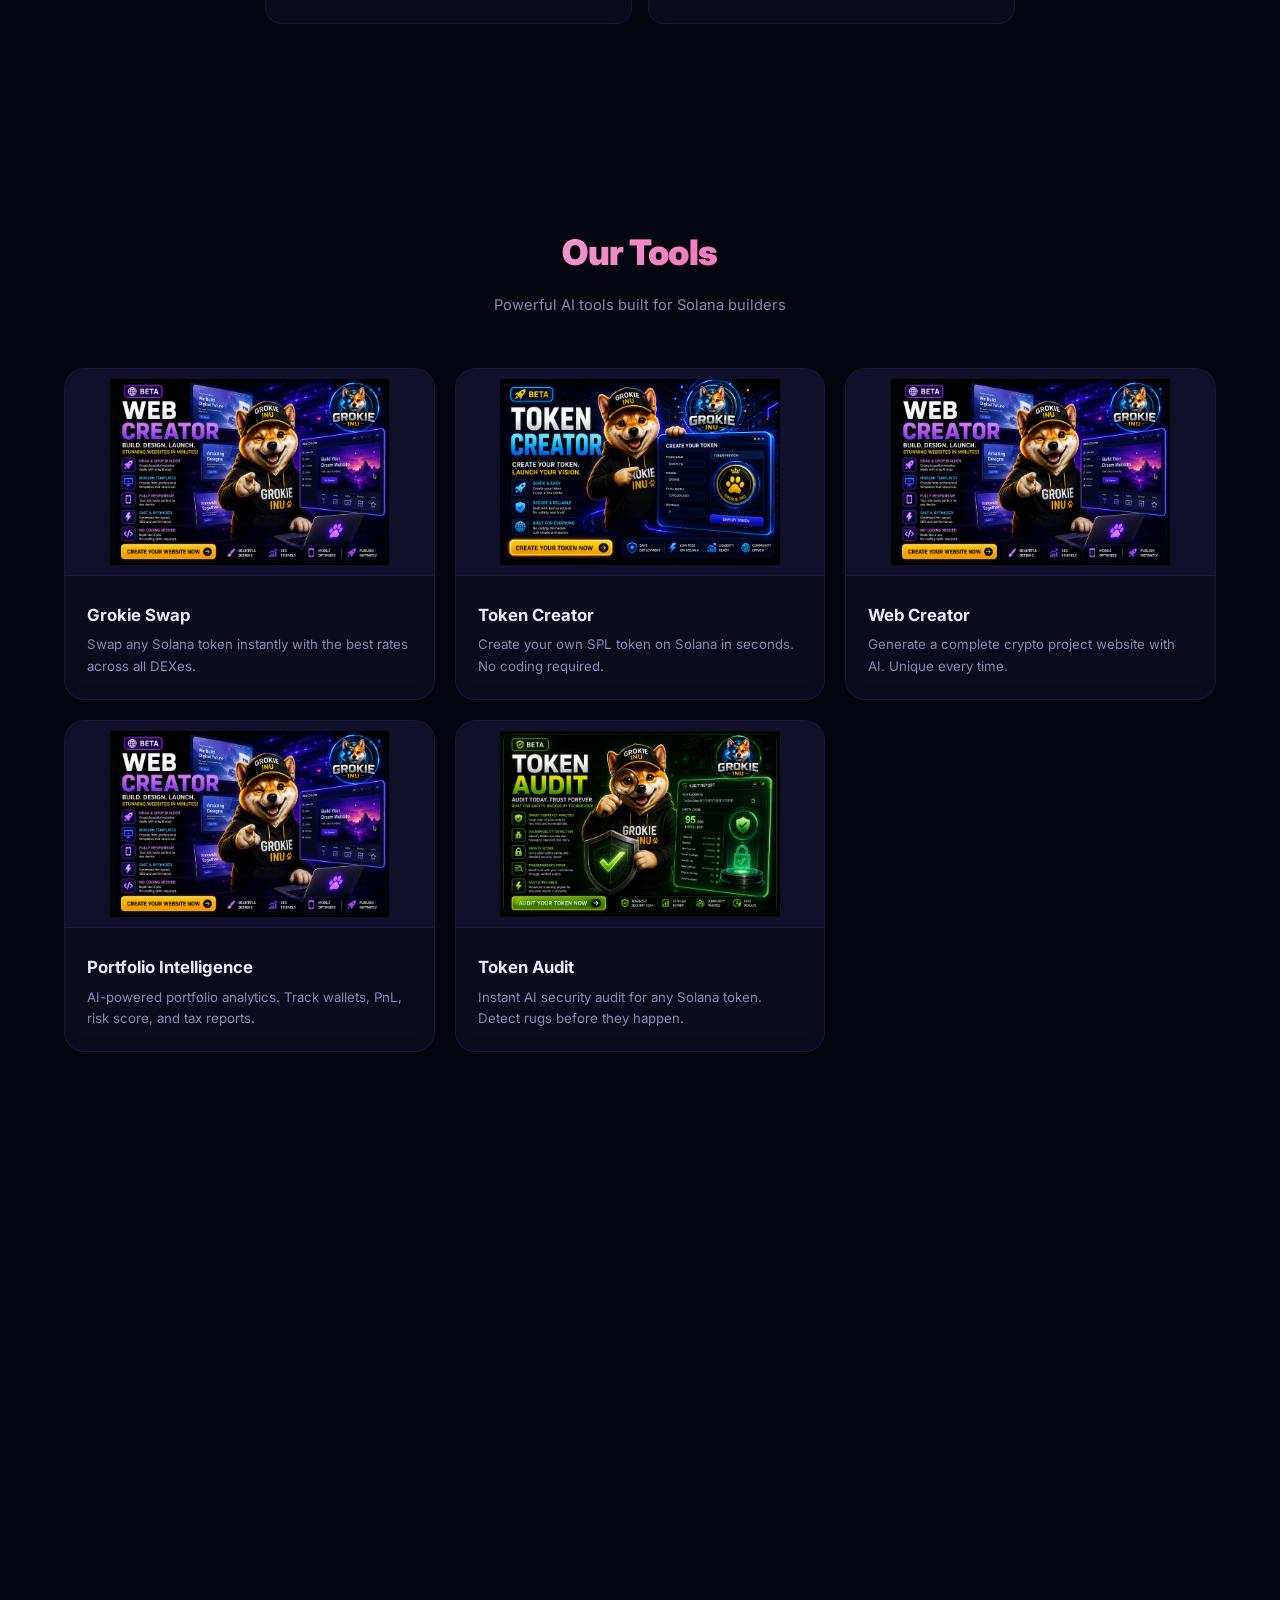
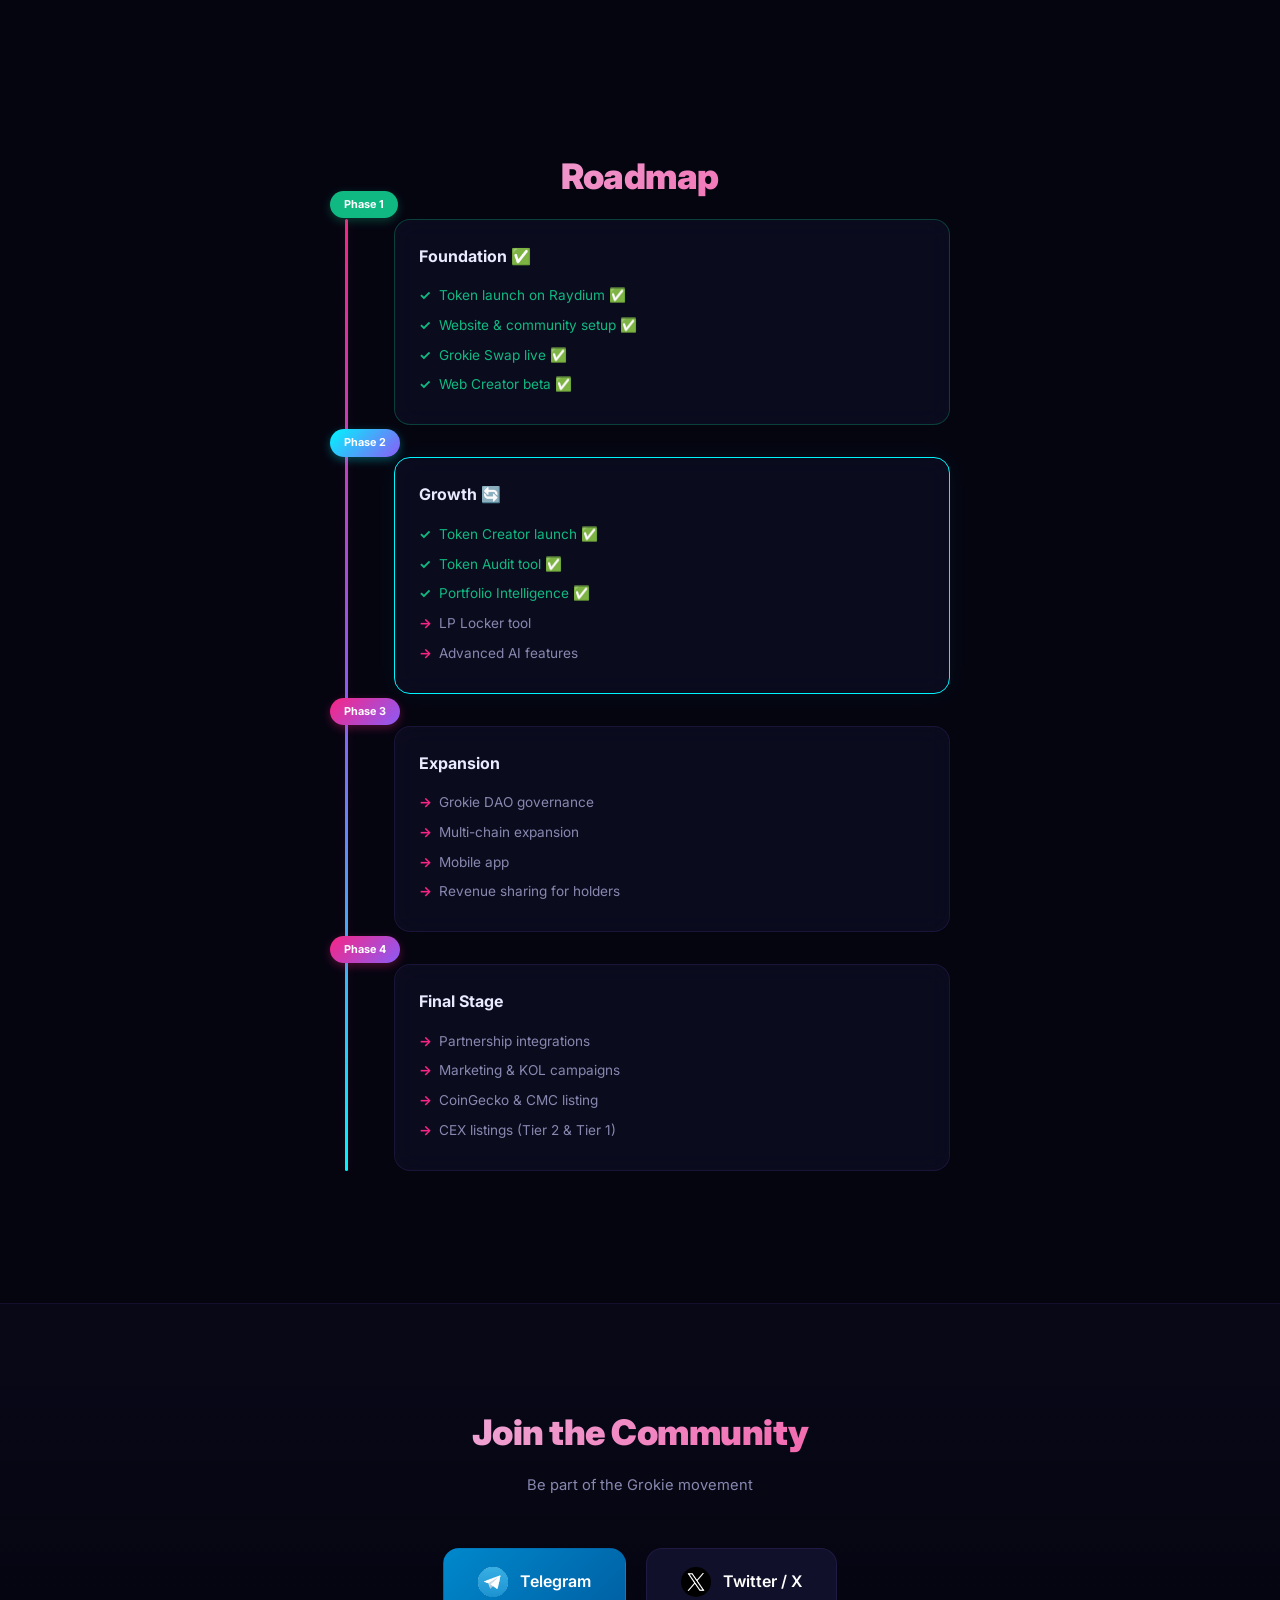
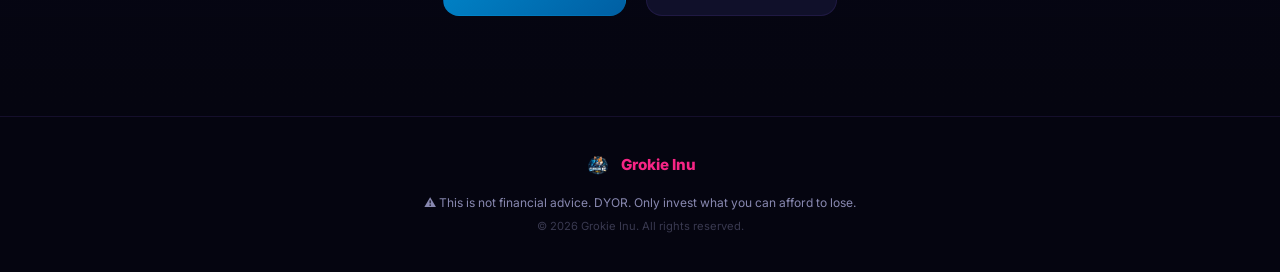
==== commit 905cb7bc: "Add files via upload" ====
--- a/index.html
+++ b/index.html
@@ -2,321 +2,261 @@
 <html lang="en">
 <head>
     <meta charset="UTF-8">
-    <meta name="viewport" content="width=device-width, initial-scale=1.0, maximum-scale=5.0">
-    <meta name="description" content="Grokie Inu - Community-owned AI protocol on Solana. Web Creator, Token Creator, AI Token Audit, Trending Coins, New Pair Alert, Whale Tracker — all fees fuel $GROKIE buyback & burn.">
-    <title>Grokie Inu - The AI Toolbox for Solana Builders | Community-Owned Protocol</title>
+    <meta name="viewport" content="width=device-width, initial-scale=1.0">
+    <meta name="description" content="Grokie Inu - Community-owned AI protocol on Solana. Swap, Create Tokens, Build Websites, Audit Smart Contracts, and Track Portfolios.">
+    <title>Grokie Inu — AI-Powered Solana Protocol</title>
     <link rel="icon" type="image/png" href="assets/images/grokie-inu.png">
+    <link href="https://fonts.googleapis.com/css2?family=Inter:wght@300;400;500;600;700;800;900&display=swap" rel="stylesheet">
     <link rel="stylesheet" href="assets/css/style.css">
-    <link href="https://fonts.googleapis.com/css2?family=Inter:wght@300;400;500;600;700;800;900&display=swap" rel="stylesheet">
 </head>
 <body>
     <!-- Animated Background -->
-    <div class="animated-bg">
-        <canvas id="techCanvas"></canvas>
-    </div>
+    <canvas id="bgCanvas"></canvas>
 
     <!-- Navigation -->
     <nav class="navbar">
         <div class="container nav-container">
-            <a href="#" class="logo"><img src="assets/images/grokie-inu.png" alt="Grokie Inu" class="logo-img"> Grokie Inu</a>
+            <a href="#" class="logo">
+                <img src="assets/images/grokie-inu.png" alt="Grokie Inu" class="logo-img">
+                Grokie Inu
+            </a>
             <ul class="nav-links">
-                <li><a href="#about">About</a></li>
-                <li><a href="swap.html" class="nav-swap-btn">🔄 Grokie Swap</a></li>
                 <li class="nav-dropdown">
-                    <a href="#" class="nav-dropdown-toggle">Tools ▾</a>
+                    <a href="#" class="nav-dropdown-toggle">Trade ▾</a>
+                    <ul class="nav-dropdown-menu">
+                        <li><a href="swap.html">🔄 Grokie Swap</a></li>
+                        <li><a href="trending.html">🔥 Trending Coins</a></li>
+                        <li><a href="new-pairs.html">⚡ New Pair Alert</a></li>
+                    </ul>
+                </li>
+                <li class="nav-dropdown">
+                    <a href="#" class="nav-dropdown-toggle">Build ▾</a>
                     <ul class="nav-dropdown-menu">
                         <li><a href="ai-engine.html">🌐 Web Creator</a></li>
                         <li><a href="token-creator.html">🪙 Token Creator</a></li>
+                    </ul>
+                </li>
+                <li class="nav-dropdown">
+                    <a href="#" class="nav-dropdown-toggle">Analyze ▾</a>
+                    <ul class="nav-dropdown-menu">
                         <li><a href="token-audit.html">🛡️ Token Audit</a></li>
-                        <li><a href="trending.html">🔥 Trending Coins</a></li>
-                        <li><a href="new-pairs.html">⚡ New Pair Alert</a></li>
+                        <li><a href="portfolio.html">📊 Portfolio Intelligence</a></li>
                         <li><a href="whale-tracker.html">🐋 Whale Tracker</a></li>
                     </ul>
                 </li>
-                <li><a href="#tokenomics">Tokenomics</a></li>
-                <li><a href="#roadmap">Roadmap</a></li>
-                <li><a href="#how-to-buy">How to Buy</a></li>
+                <li class="nav-dropdown">
+                    <a href="#" class="nav-dropdown-toggle">About ▾</a>
+                    <ul class="nav-dropdown-menu">
+                        <li><a href="#about">What is Grokie</a></li>
+                        <li><a href="#tokenomics">Tokenomics</a></li>
+                        <li><a href="#roadmap">Roadmap</a></li>
+                        <li><a href="#community">Community</a></li>
+                    </ul>
+                </li>
+                <li><a href="swap.html" class="nav-swap-btn">🚀 Buy $GROKIE</a></li>
             </ul>
             <button class="mobile-menu-btn" id="mobileMenuBtn">☰</button>
         </div>
     </nav>
 
-    <!-- Hero Section -->
-    <section class="hero">
+    <!-- Hero -->
+    <section class="hero" id="hero">
         <div class="container">
             <div class="hero-content">
-                <div class="hero-mascot">
-                    <img src="assets/images/grokie-inu.png" alt="Grokie Inu AI Dog Mascot" class="mascot-img">
-                </div>
                 <h1>Grokie Inu</h1>
-                <p class="hero-tagline">AI-Powered Protocol — From the Community, For the Community</p>
-                <p class="hero-description">Grokie Inu is the first community-owned AI protocol on Solana. Create tokens, build project websites, audit smart contracts, and discover trending coins — all in one platform built by the community, for the community. Every fee collected from our tools is used for $GROKIE buyback and burn. More users, less supply. Hold $GROKIE and let the ecosystem work for you.</p>
-                <div class="launch-banner">
-                    <span class="launch-badge">LIVE ON RAYDIUM</span>
-                    <p class="launch-platform">Trade now on <strong>Raydium</strong> — Solana</p>
-                </div>
-                <div class="hero-buttons">
-                    <a href="#how-to-buy" class="btn btn-primary">How to Buy</a>
-                    <a href="#ai-feature" class="btn btn-secondary">Explore Tools</a>
-                </div>
-            </div>
-        </div>
-        <div class="hero-bg-animation"></div>
-    </section>
-
-    <!-- Live Trading Section -->
-    <section id="trade" class="section section-dark">
-        <div class="container" style="text-align:center">
-            <div class="live-price-display">
-                <span class="live-price-label">$GROKIE Price</span>
-                <span class="live-price-big" id="livePriceBig">Loading...</span>
-                <span class="live-price-change" id="livePriceChange"></span>
-            </div>
-            <div class="countdown-wrapper">
-                <div class="countdown-item">
-                    <span class="countdown-value" id="tradeMcap">--</span>
-                    <span class="countdown-label">Market Cap</span>
-                </div>
-                <div class="countdown-item">
-                    <span class="countdown-value" id="tradeVolume">--</span>
-                    <span class="countdown-label">24h Volume</span>
-                </div>
-                <div class="countdown-item">
-                    <span class="countdown-value" id="tradeChange">--</span>
-                    <span class="countdown-label">24h Change</span>
-                </div>
-            </div>
-            <div style="margin-top:25px">
-                <a href="https://raydium.io/swap/?inputMint=sol&outputMint=A1zgiEn7j53myGBLQ1b4ccdeMJsbjiXTaidSrsjoFTRv" target="_blank" class="btn btn-primary">Buy on Raydium</a>
-                <a href="https://dexscreener.com/solana/A1zgiEn7j53myGBLQ1b4ccdeMJsbjiXTaidSrsjoFTRv" target="_blank" class="btn btn-secondary" style="margin-left:10px">View Chart</a>
-            </div>
-        </div>
-    </section>
-
-    <!-- About Section -->
-    <section id="about" class="section">
-        <div class="container">
-            <h2 class="section-title">What is Grokie Inu?</h2>
-            <p class="section-subtitle">More than a meme — it's a community-powered AI protocol</p>
-            <div class="about-intro">
-                <p>Grokie Inu is an AI-powered protocol on Solana built by the community, for the community. Our platform provides essential Web3 tools — token creation, website generation, smart contract auditing, and real-time market insights. All fees flow back to $GROKIE holders through buyback and burn.</p>
-            </div>
-            <div class="about-grid">
-                <div class="about-card">
-                    <div class="card-icon">🛠️</div>
-                    <h3>AI-Powered Tools</h3>
-                    <p>Create tokens, build websites, audit contracts, and track trending coins — all powered by AI on a single platform.</p>
-                </div>
-                <div class="about-card">
-                    <div class="card-icon">👥</div>
-                    <h3>Community Owned</h3>
-                    <p>90% of supply belongs to the community. No VCs, no private sales. Built by builders, governed by holders.</p>
-                </div>
-                <div class="about-card">
-                    <div class="card-icon">🔥</div>
-                    <h3>Deflationary Model</h3>
-                    <p>Every fee from platform tools is used for $GROKIE buyback and burn. More usage = less supply = more value.</p>
-                </div>
-            </div>
-        </div>
-    </section>
-
-    <!-- AI Tools Section -->
-    <section id="ai-feature" class="section section-dark">
-        <div class="container">
-            <h2 class="section-title">AI-Powered Tools</h2>
-            <p class="section-subtitle">The AI Toolbox for Solana Builders — every fee fuels $GROKIE buyback & burn</p>
-            <div class="about-grid">
-                <a href="swap.html" class="about-card" style="text-decoration:none;cursor:pointer;border-color:rgba(247,37,133,0.4);box-shadow:0 0 20px rgba(247,37,133,0.1)">
-                    <div class="card-icon">🔄</div>
-                    <h3>Grokie Swap <span style="background:var(--accent);color:#fff;font-size:0.6rem;padding:2px 6px;border-radius:4px;margin-left:5px;vertical-align:middle">NEW</span></h3>
-                    <p>Swap any Solana token instantly. Best rates via Jupiter aggregator across 7+ DEXes. 0.5% fee → buyback & burn.</p>
-                </a>
-                <a href="ai-engine.html" class="about-card" style="text-decoration:none;cursor:pointer">
-                    <div class="card-icon">🌐</div>
+                <p class="hero-tagline">AI-Powered Protocol on Solana</p>
+                <p class="hero-desc">The first community-owned AI protocol on Solana. Create, trade, audit, and analyze — all fees fuel $GROKIE buyback & burn.</p>
+                <div class="hero-btns">
+                    <a href="swap.html" class="btn-primary">🚀 Buy $GROKIE</a>
+                    <a href="#tools" class="btn-secondary">Explore Tools</a>
+                </div>
+            </div>
+        </div>
+    </section>
+
+    <!-- Live Stats -->
+    <section class="stats-section" id="stats">
+        <div class="container">
+            <div class="stats-grid">
+                <div class="stat-card">
+                    <span class="stat-label">Price</span>
+                    <span class="stat-value" id="livePrice">Loading...</span>
+                </div>
+                <div class="stat-card">
+                    <span class="stat-label">Market Cap</span>
+                    <span class="stat-value" id="liveMcap">--</span>
+                </div>
+                <div class="stat-card">
+                    <span class="stat-label">24h Volume</span>
+                    <span class="stat-value" id="liveVolume">--</span>
+                </div>
+                <div class="stat-card">
+                    <span class="stat-label">24h Change</span>
+                    <span class="stat-value" id="liveChange">--</span>
+                </div>
+                <div class="stat-card">
+                    <span class="stat-label">Security</span>
+                    <span class="stat-value trust">✅ Verified</span>
+                </div>
+                <div class="stat-card stat-cta">
+                    <span class="stat-label">Ready to Buy?</span>
+                    <a href="swap.html" class="stat-btn">Swap Now →</a>
+                </div>
+            </div>
+        </div>
+    </section>
+
+    <!-- About -->
+    <section class="about-section" id="about">
+        <div class="container">
+            <h2>What is Grokie Inu?</h2>
+            <p class="section-desc">Grokie Inu is the first community-owned AI protocol on Solana. We build powerful tools for crypto builders — from token creation to portfolio analytics. Every fee collected is used for $GROKIE buyback and burn. More users = less supply = more value for holders.</p>
+            <div class="about-highlights">
+                <div class="highlight">
+                    <span>🔥</span>
+                    <div><strong>Buyback & Burn</strong><p>All platform fees used to buy and burn $GROKIE</p></div>
+                </div>
+                <div class="highlight">
+                    <span>🤖</span>
+                    <div><strong>AI-Powered</strong><p>Real AI integrated into every tool we build</p></div>
+                </div>
+                <div class="highlight">
+                    <span>👥</span>
+                    <div><strong>Community-Owned</strong><p>No VC, no presale — 100% community driven</p></div>
+                </div>
+                <div class="highlight">
+                    <span>⚡</span>
+                    <div><strong>Built on Solana</strong><p>Lightning fast, low fees, scalable infrastructure</p></div>
+                </div>
+            </div>
+        </div>
+    </section>
+
+    <!-- Tools -->
+    <section class="tools-section" id="tools">
+        <div class="container">
+            <h2>Our Tools</h2>
+            <p class="section-subtitle">Powerful AI tools built for Solana builders</p>
+            <div class="tools-grid">
+                <a href="swap.html" class="tool-card">
+                    <img src="assets/images/grokieswap.png" alt="Grokie Swap">
+                    <h3>Grokie Swap</h3>
+                    <p>Swap any Solana token instantly with the best rates across all DEXes.</p>
+                </a>
+                <a href="token-creator.html" class="tool-card">
+                    <img src="assets/images/tokencreator.png" alt="Token Creator">
+                    <h3>Token Creator</h3>
+                    <p>Create your own SPL token on Solana in seconds. No coding required.</p>
+                </a>
+                <a href="ai-engine.html" class="tool-card">
+                    <img src="assets/images/webcreator.png" alt="Web Creator">
                     <h3>Web Creator</h3>
-                    <p>Generate a complete project website in seconds. Choose theme, layout, and download a ready-to-deploy ZIP. Fee: 0.05 SOL.</p>
-                </a>
-                <a href="token-creator.html" class="about-card" style="text-decoration:none;cursor:pointer">
-                    <div class="card-icon">🪙</div>
-                    <h3>Token Creator</h3>
-                    <p>Create SPL tokens (Token-2022) directly from browser. On-chain metadata, optional authority revoke. Fee: 0.05+ SOL.</p>
-                </a>
-                <a href="token-audit.html" class="about-card" style="text-decoration:none;cursor:pointer">
-                    <div class="card-icon">🛡️</div>
+                    <p>Generate a complete crypto project website with AI. Unique every time.</p>
+                </a>
+                <a href="portfolio.html" class="tool-card">
+                    <img src="assets/images/portofoliointeligent.png" alt="Portfolio Intelligence">
+                    <h3>Portfolio Intelligence</h3>
+                    <p>AI-powered portfolio analytics. Track wallets, PnL, risk score, and tax reports.</p>
+                </a>
+                <a href="token-audit.html" class="tool-card">
+                    <img src="assets/images/tokenaudit.png" alt="Token Audit">
                     <h3>Token Audit</h3>
-                    <p>Comprehensive security scanner — honeypot detection, rug pull score, deployer analysis, and Token-2022 extension scanning.</p>
-                </a>
-                <a href="trending.html" class="about-card" style="text-decoration:none;cursor:pointer">
-                    <div class="card-icon">🔥</div>
-                    <h3>Trending Coins</h3>
-                    <p>Real-time trending Solana tokens with highest 24h gains. Top gainers and new listings. Auto-refresh every 10 seconds.</p>
-                </a>
-                <a href="new-pairs.html" class="about-card" style="text-decoration:none;cursor:pointer">
-                    <div class="card-icon">⚡</div>
-                    <h3>New Pair Alert</h3>
-                    <p>Live feed of newly launched tokens on Solana. Filter by liquidity. Catch new launches within minutes of creation.</p>
-                </a>
-                <a href="whale-tracker.html" class="about-card" style="text-decoration:none;cursor:pointer">
-                    <div class="card-icon">🐋</div>
-                    <h3>Whale Tracker</h3>
-                    <p>Track top 10 holders and whale activity for any token. Deployer identification, balance visualization, and 24h movements.</p>
-                </a>
-            </div>
-        </div>
-    </section>
-
-    <!-- Security & Scam Detection Section -->
-    <section id="security" class="section">
-        <div class="container">
-            <h2 class="section-title">🛡️ Security & Scam Detection</h2>
-            <p class="section-subtitle">Protect yourself from rug pulls and honeypots — powered by on-chain AI analysis</p>
-            <div class="about-grid">
-                <div class="about-card">
-                    <div class="card-icon">🔍</div>
-                    <h3>Auto Token Audit</h3>
-                    <p>Instant on-chain analysis of any Solana token. Check mint authority, freeze authority, supply, and program type in seconds.</p>
-                </div>
-                <div class="about-card">
-                    <div class="card-icon">🍯</div>
-                    <h3>Honeypot Detection</h3>
-                    <p>Detect tokens with selling restrictions — hidden fees, permanent delegates, and transaction failure patterns that trap buyers.</p>
-                </div>
-                <div class="about-card">
-                    <div class="card-icon">👤</div>
-                    <h3>Developer Wallet Analysis</h3>
-                    <p>Trace deployer wallets — identify serial token launchers and suspicious funding patterns from mixers or known scam wallets.</p>
-                </div>
-                <div class="about-card">
-                    <div class="card-icon">📊</div>
-                    <h3>Rug Pull Risk Score</h3>
-                    <p>Comprehensive 0-100 safety score based on LP lock, holder distribution, contract age, liquidity depth, and authority settings.</p>
-                </div>
-                <div class="about-card">
-                    <div class="card-icon">🔒</div>
-                    <h3>LP Lock Verification</h3>
-                    <p>Verify if liquidity is truly locked — check platform, duration, unlock date, and percentage of total LP secured.</p>
-                </div>
-                <div class="about-card">
-                    <div class="card-icon">⚠️</div>
-                    <h3>Token-2022 Extension Scanner</h3>
-                    <p>Detect dangerous extensions: transfer fees, permanent delegates, non-transferable tokens, and confidential transfers.</p>
-                </div>
-            </div>
-            <div style="text-align:center;margin-top:30px">
-                <a href="token-audit.html" class="btn btn-primary">🛡️ Scan a Token Now</a>
-            </div>
-        </div>
-    </section>
-
-    <!-- Tokenomics Section -->
-    <section id="tokenomics" class="section section-dark">
-        <div class="container">
-            <h2 class="section-title">Tokenomics</h2>
-            <p class="section-subtitle">Transparent distribution built for long-term growth</p>
+                    <p>Instant AI security audit for any Solana token. Detect rugs before they happen.</p>
+                </a>
+            </div>
+        </div>
+    </section>
+
+    <!-- Tokenomics -->
+    <section class="tokenomics-section" id="tokenomics">
+        <div class="container">
+            <h2>Tokenomics</h2>
             <div class="tokenomics-grid">
                 <div class="token-item">
-                    <div class="token-percent">90%</div>
-                    <div class="token-label">Community & Liquidity</div>
-                    <div class="token-bar"><div class="token-fill" style="width: 90%"></div></div>
-                </div>
-                <div class="token-item">
-                    <div class="token-percent">10%</div>
-                    <div class="token-label">Team & Development (locked, vested over 12 months)</div>
-                    <div class="token-bar"><div class="token-fill" style="width: 10%; background: linear-gradient(90deg, var(--primary), var(--neon-blue))"></div></div>
-                </div>
-            </div>
-            <div class="tokenomics-details">
-                <div class="detail-card">
+                    <div class="token-icon">💰</div>
                     <h3>Total Supply</h3>
                     <p>1,000,000,000 $GROKIE</p>
                 </div>
-                <div class="detail-card">
-                    <h3>Community</h3>
-                    <p>90% — liquidity pool & public trading</p>
-                </div>
-                <div class="detail-card">
-                    <h3>Team</h3>
-                    <p>10% — locked, vested monthly over 12 months</p>
-                </div>
-                <div class="detail-card">
-                    <h3>Transaction Tax</h3>
-                    <p>2% — 100% used for buyback & burn</p>
-                </div>
-            </div>
-            <div class="tax-info">
-                <h3>Security & Trust</h3>
-                <div class="tax-breakdown">
-                    <div class="tax-item">
-                        <a href="https://stakepoint.app/locks/cmpr492e90000ld041iazjevo" target="_blank" style="color:var(--secondary);text-decoration:none;font-weight:600">🔒 LP Locked 3 Months — Verify ↗</a>
-                    </div>
-                    <div class="tax-item">
-                        <span>2% Tax → Buyback & Burn</span>
-                    </div>
-                    <div class="tax-item">
-                        <span>Team Tokens Vested 12 Months</span>
-                    </div>
-                </div>
-            </div>
-        </div>
-    </section>
-
-    <!-- Roadmap Section -->
-    <section id="roadmap" class="section">
-        <div class="container">
-            <h2 class="section-title">Roadmap</h2>
-            <p class="section-subtitle">Building a sustainable AI protocol for the Solana community</p>
-            <div class="roadmap">
-                <div class="roadmap-item completed">
-                    <div class="roadmap-marker">✅</div>
-                    <div class="roadmap-content">
-                        <h3>Phase 1 — Foundation (Q2 2026)</h3>
+                <div class="token-item">
+                    <div class="token-icon">🔥</div>
+                    <h3>Burn Mechanism</h3>
+                    <p>All platform fees → buyback & burn</p>
+                </div>
+                <div class="token-item">
+                    <div class="token-icon">📊</div>
+                    <h3>Tax</h3>
+                    <p>2% buy / 2% sell</p>
+                </div>
+                <div class="token-item">
+                    <div class="token-icon">🔒</div>
+                    <h3>LP</h3>
+                    <p>Liquidity locked</p>
+                </div>
+                <div class="token-item">
+                    <div class="token-icon">🚫</div>
+                    <h3>No Presale</h3>
+                    <p>Fair launch — everyone equal</p>
+                </div>
+                <div class="token-item">
+                    <div class="token-icon">⛓️</div>
+                    <h3>Network</h3>
+                    <p>Solana (Token-2022)</p>
+                </div>
+            </div>
+        </div>
+    </section>
+
+    <!-- Roadmap -->
+    <section class="roadmap-section" id="roadmap">
+        <div class="container">
+            <h2>Roadmap</h2>
+            <div class="roadmap-timeline">
+                <div class="roadmap-item done">
+                    <div class="roadmap-marker">Phase 1</div>
+                    <div class="roadmap-card">
+                        <h3>Foundation ✅</h3>
                         <ul>
-                            <li>✅ Project concept & branding</li>
-                            <li>✅ Website & whitepaper published</li>
-                            <li>✅ Community channels (Telegram & Twitter)</li>
-                            <li>✅ Token launched on Raydium (Solana)</li>
-                            <li>✅ LP locked 3 months</li>
+                            <li class="done">Token launch on Raydium ✅</li>
+                            <li class="done">Website & community setup ✅</li>
+                            <li class="done">Grokie Swap live ✅</li>
+                            <li class="done">Web Creator beta ✅</li>
                         </ul>
                     </div>
                 </div>
-                <div class="roadmap-item completed">
-                    <div class="roadmap-marker">✅</div>
-                    <div class="roadmap-content">
-                        <h3>Phase 2 — Platform Launch (Q2-Q3 2026)</h3>
+                <div class="roadmap-item active">
+                    <div class="roadmap-marker">Phase 2</div>
+                    <div class="roadmap-card">
+                        <h3>Growth 🔄</h3>
                         <ul>
-                            <li>✅ Web Creator — AI website generator</li>
-                            <li>✅ Token Creator — SPL Token-2022 on-chain</li>
-                            <li>✅ Token Audit — AI smart contract scanner</li>
-                            <li>✅ Trending Coins — real-time market data</li>
-                            <li>✅ Buyback & burn mechanism active</li>
+                            <li class="done">Token Creator launch ✅</li>
+                            <li class="done">Token Audit tool ✅</li>
+                            <li class="done">Portfolio Intelligence ✅</li>
+                            <li>LP Locker tool</li>
+                            <li>Advanced AI features</li>
                         </ul>
                     </div>
                 </div>
-                <div class="roadmap-item active">
-                    <div class="roadmap-marker">🔄</div>
-                    <div class="roadmap-content">
-                        <h3>Phase 3 — Growth (Q4 2026)</h3>
+                <div class="roadmap-item">
+                    <div class="roadmap-marker">Phase 3</div>
+                    <div class="roadmap-card">
+                        <h3>Expansion</h3>
                         <ul>
-                            <li>✅ Grokie Swap — DEX aggregator via Jupiter</li>
-                            <li>🔄 Community feedback & product iteration</li>
-                            <li>⏳ Token Creator v2 — auto liquidity pool</li>
-                            <li>⏳ Token Audit v2 — deeper analysis & scoring</li>
-                            <li>⏳ Apply for CoinGecko & CoinMarketCap</li>
-                            <li>⏳ Revenue sharing for $GROKIE stakers</li>
+                            <li>Grokie DAO governance</li>
+                            <li>Multi-chain expansion</li>
+                            <li>Mobile app</li>
+                            <li>Revenue sharing for holders</li>
                         </ul>
                     </div>
                 </div>
-                <div class="roadmap-item upcoming">
-                    <div class="roadmap-marker">⏳</div>
-                    <div class="roadmap-content">
-                        <h3>Phase 4 — Expansion (2027)</h3>
+                <div class="roadmap-item">
+                    <div class="roadmap-marker">Phase 4</div>
+                    <div class="roadmap-card">
+                        <h3>Final Stage</h3>
                         <ul>
-                            <li>⏳ Grokie Launchpad — fair launch platform</li>
-                            <li>⏳ Community governance & voting</li>
-                            <li>⏳ Multi-chain expansion (Base, BSC)</li>
-                            <li>⏳ CEX listing opportunities</li>
-                            <li>⏳ Strategic partnerships</li>
+                            <li>Partnership integrations</li>
+                            <li>Marketing & KOL campaigns</li>
+                            <li>CoinGecko & CMC listing</li>
+                            <li>CEX listings (Tier 2 & Tier 1)</li>
                         </ul>
                     </div>
                 </div>
@@ -324,112 +264,20 @@
         </div>
     </section>
 
-    <!-- How to Buy Section -->
-    <section id="how-to-buy" class="section section-dark">
-        <div class="container">
-            <h2 class="section-title">How to Buy $GROKIE</h2>
-            <p class="section-subtitle">Get your Grokie Inu tokens now on Raydium</p>
-            <div class="steps-grid">
-                <div class="step-card">
-                    <div class="step-number">1</div>
-                    <h3>Create a Wallet</h3>
-                    <p>Download <strong>Phantom Wallet</strong> or <strong>Solflare</strong>. Create a new wallet and save your seed phrase securely. Never share it with anyone!</p>
-                </div>
-                <div class="step-card">
-                    <div class="step-number">2</div>
-                    <h3>Get SOL</h3>
-                    <p>Buy SOL from Binance, Coinbase, or any exchange. Send it to your Phantom/Solflare wallet on the <strong>Solana</strong> network.</p>
-                </div>
-                <div class="step-card">
-                    <div class="step-number">3</div>
-                    <h3>Go to Raydium</h3>
-                    <p>Visit <strong>raydium.io</strong>, connect your wallet, and paste the $GROKIE contract address.</p>
-                </div>
-                <div class="step-card">
-                    <div class="step-number">4</div>
-                    <h3>Swap SOL for $GROKIE</h3>
-                    <p>Enter the amount of SOL you want to swap, confirm the transaction, and you're part of the Grokie pack!</p>
-                </div>
-            </div>
-            <div class="buy-links">
-                <a href="https://raydium.io/swap/?inputMint=sol&outputMint=A1zgiEn7j53myGBLQ1b4ccdeMJsbjiXTaidSrsjoFTRv" target="_blank" class="btn btn-primary">Buy on Raydium</a>
-                <a href="https://dexscreener.com/solana/A1zgiEn7j53myGBLQ1b4ccdeMJsbjiXTaidSrsjoFTRv" target="_blank" class="btn btn-secondary">DexScreener</a>
-            </div>
-            <div class="contract-box" style="margin-top:40px">
-                <div class="contract-network">
-                    <span class="network-badge">Solana (SPL Token)</span>
-                </div>
-                <div class="contract-address">
-                    <code id="contractAddress">A1zgiEn7j53myGBLQ1b4ccdeMJsbjiXTaidSrsjoFTRv</code>
-                    <button class="copy-btn" onclick="copyAddress()">Copy</button>
-                </div>
-            </div>
-        </div>
-    </section>
-
-    <!-- Community Section -->
-    <section id="community" class="section">
-        <div class="container">
-            <h2 class="section-title">Join the Community</h2>
-            <p class="section-subtitle">Connect with the Grokie community</p>
-            <div class="community-grid">
-                <a href="https://t.me/grokieinucom" target="_blank" class="community-card">
-                    <div class="community-icon"><img src="assets/images/telegram.jpg" alt="Telegram" class="social-logo"></div>
-                    <h3>Telegram</h3>
-                    <p>Join our growing community</p>
-                </a>
-                <a href="https://x.com/grokieinu1" target="_blank" class="community-card">
-                    <div class="community-icon"><img src="assets/images/twiter.png" alt="Twitter" class="social-logo"></div>
-                    <h3>Twitter / X</h3>
-                    <p>Follow for alpha</p>
-                </a>
-                <a href="#" class="community-card">
-                    <div class="community-icon">🎮</div>
-                    <h3>Discord</h3>
-                    <p>Chat & memes 24/7</p>
-                </a>
-                <a href="whitepaper.html" target="_blank" class="community-card">
-                    <div class="community-icon">📄</div>
-                    <h3>Whitepaper</h3>
-                    <p>Read the full vision</p>
-                </a>
-            </div>
-        </div>
-    </section>
-
-    <!-- FAQ Section -->
-    <section id="faq" class="section section-dark">
-        <div class="container">
-            <h2 class="section-title">FAQ</h2>
-            <p class="section-subtitle">Frequently Asked Questions</p>
-            <div class="faq-list">
-                <div class="faq-item">
-                    <button class="faq-question" onclick="toggleFaq(this)">
-                        <span>What is Grokie Inu?</span>
-                        <span class="faq-icon">+</span>
-                    </button>
-                    <div class="faq-answer">
-                        <p>Grokie Inu ($GROKIE) is a community-owned AI protocol on Solana. Our platform provides Web3 tools — token creation, website generation, smart contract auditing, and real-time trending data. All fees are used for $GROKIE buyback and burn.</p>
-                    </div>
-                </div>
-                <div class="faq-item">
-                    <button class="faq-question" onclick="toggleFaq(this)">
-                        <span>How do I buy $GROKIE?</span>
-                        <span class="faq-icon">+</span>
-                    </button>
-                    <div class="faq-answer">
-                        <p>1. Create a Phantom or Solflare wallet. 2. Buy SOL from any exchange. 3. Go to Raydium.io. 4. Paste the $GROKIE contract address and swap SOL for $GROKIE.</p>
-                    </div>
-                </div>
-                <div class="faq-item">
-                    <button class="faq-question" onclick="toggleFaq(this)">
-                        <span>Is $GROKIE safe?</span>
-                        <span class="faq-icon">+</span>
-                    </button>
-                    <div class="faq-answer">
-                        <p>$GROKIE is on Raydium with <a href="https://stakepoint.app/locks/cmpr492e90000ld041iazjevo" target="_blank" style="color:var(--neon-blue)">liquidity locked for 3 months</a>. Team tokens are vested over 12 months. There is no mint function and no way to pause trading. Contract verified on Solscan.</p>
-                    </div>
-                </div>
+    <!-- Community -->
+    <section class="community-section" id="community">
+        <div class="container">
+            <h2>Join the Community</h2>
+            <p class="section-subtitle">Be part of the Grokie movement</p>
+            <div class="community-links">
+                <a href="https://t.me/grokieinucom" target="_blank" class="community-btn tg">
+                    <img src="assets/images/telegram.jpg" alt="Telegram">
+                    <span>Telegram</span>
+                </a>
+                <a href="https://x.com/grokieinu1" target="_blank" class="community-btn tw">
+                    <img src="assets/images/twiter.png" alt="Twitter">
+                    <span>Twitter / X</span>
+                </a>
             </div>
         </div>
     </section>
@@ -437,27 +285,17 @@
     <!-- Footer -->
     <footer class="footer">
         <div class="container">
-            <div class="footer-content">
+            <div class="footer-inner">
                 <div class="footer-brand">
-                    <a href="#" class="logo"><img src="assets/images/grokie-inu.png" alt="Grokie Inu" class="logo-img"> Grokie Inu</a>
-                    <p>AI-Powered Protocol — From the Community, For the Community</p>
-                </div>
-                <div class="footer-links">
-                    <a href="#about">About</a>
-                    <a href="#ai-feature">Tools</a>
-                    <a href="swap.html">Swap</a>
-                    <a href="#tokenomics">Tokenomics</a>
-                    <a href="#how-to-buy">How to Buy</a>
-                    <a href="whitepaper.html">Whitepaper</a>
-                </div>
-            </div>
-            <div class="footer-bottom">
-                <p>&copy; 2026 Grokie Inu. All rights reserved.</p>
-                <p class="disclaimer">Disclaimer: $GROKIE is a meme coin. Cryptocurrency investments carry high risk. Always DYOR (Do Your Own Research). This is not financial advice. Only invest what you can afford to lose.</p>
+                    <img src="assets/images/grokie-inu.png" alt="Grokie Inu">
+                    <span>Grokie Inu</span>
+                </div>
+                <p class="footer-disclaimer">⚠️ This is not financial advice. DYOR. Only invest what you can afford to lose.</p>
+                <p class="footer-copy">&copy; 2026 Grokie Inu. All rights reserved.</p>
             </div>
         </div>
     </footer>
 
     <script src="assets/js/script.js"></script>
 </body>
-</html>+</html>
--- a/assets/css/style.css
+++ b/assets/css/style.css
@@ -1,1791 +1,331 @@
-/* Reset & Base */
-* {
-    margin: 0;
-    padding: 0;
-    box-sizing: border-box;
-}
+/* Grokie Inu - Modern Dark Theme */
+* { margin: 0; padding: 0; box-sizing: border-box; }
 
 :root {
     --primary: #8b5cf6;
-    --primary-dark: #7c3aed;
-    --secondary: #06d6a0;
     --accent: #f72585;
-    --neon-blue: #00f5ff;
-    --neon-pink: #ff006e;
-    --dark: #0a0a1a;
-    --dark-light: #12122a;
-    --text: #e8e8f0;
-    --text-muted: #9898b8;
-    --card-bg: #16162e;
-    --border: #2a2a50;
-}
-
-html {
-    scroll-behavior: smooth;
+    --cyan: #00f5ff;
+    --green: #10b981;
+    --blue: #3b82f6;
+    --dark: #050510;
+    --dark-light: #0c0c20;
+    --card: rgba(16, 16, 40, 0.6);
+    --card-solid: #10102a;
+    --border: rgba(139, 92, 246, 0.12);
+    --border-hover: rgba(247, 37, 133, 0.4);
+    --text: #eaeaff;
+    --muted: #8888b0;
+    --glow-pink: rgba(247, 37, 133, 0.15);
+    --glow-purple: rgba(139, 92, 246, 0.15);
 }
 
 body {
     font-family: 'Inter', sans-serif;
-    background-color: var(--dark);
+    background: var(--dark);
     color: var(--text);
     line-height: 1.6;
     overflow-x: hidden;
 }
 
-.container {
-    max-width: 1200px;
-    margin: 0 auto;
-    padding: 0 20px;
-}
-
-/* Navigation */
+.container { max-width: 1200px; margin: 0 auto; padding: 0 24px; }
+
+/* ===== ANIMATED BACKGROUND CANVAS ===== */
+#bgCanvas {
+    position: fixed;
+    top: 0; left: 0;
+    width: 100%; height: 100%;
+    z-index: 0;
+    pointer-events: none;
+}
+
+/* ===== GLOWING ORB BACKGROUNDS ===== */
+.hero::before {
+    content: '';
+    position: absolute;
+    top: 5%; left: 0;
+    width: 500px; height: 500px;
+    background: radial-gradient(circle, rgba(247,37,133,0.2) 0%, transparent 65%);
+    border-radius: 50%;
+    animation: orbMove1 12s ease-in-out infinite;
+    pointer-events: none;
+    z-index: 0;
+}
+.hero::after {
+    content: '';
+    position: absolute;
+    bottom: 5%; right: 0;
+    width: 450px; height: 450px;
+    background: radial-gradient(circle, rgba(139,92,246,0.18) 0%, transparent 65%);
+    border-radius: 50%;
+    animation: orbMove2 15s ease-in-out infinite;
+    pointer-events: none;
+    z-index: 0;
+}
+@keyframes orbMove1 { 0%,100%{transform:translate(0,0)} 50%{transform:translate(80px,60px)} }
+@keyframes orbMove2 { 0%,100%{transform:translate(0,0)} 50%{transform:translate(-60px,-40px)} }
+
+/* ===== NAVBAR ===== */
 .navbar {
-    position: fixed;
-    top: 0;
-    left: 0;
-    right: 0;
-    z-index: 1000;
-    background: rgba(10, 10, 26, 0.95);
-    backdrop-filter: blur(10px);
+    position: fixed; top: 0; left: 0; right: 0; z-index: 1000;
+    background: rgba(5, 5, 16, 0.8);
+    backdrop-filter: blur(20px);
     border-bottom: 1px solid var(--border);
-    padding: 15px 0;
-}
-
-.nav-container {
-    display: flex;
-    align-items: center;
-    justify-content: space-between;
-}
-
+    padding: 12px 0;
+    transition: all 0.3s;
+}
+.nav-container { display: flex; align-items: center; justify-content: space-between; position: relative; z-index: 1001; }
 .logo {
-    font-size: 1.5rem;
-    font-weight: 900;
-    color: var(--accent);
-    text-decoration: none;
-    text-shadow: 0 0 10px rgba(247, 37, 133, 0.5);
-    display: flex;
-    align-items: center;
-    gap: 10px;
-}
-
-.logo-img {
-    width: 36px;
-    height: 36px;
-    border-radius: 50%;
-    object-fit: cover;
-    border: 2px solid var(--accent);
-}
-
-.nav-links {
-    display: flex;
-    list-style: none;
-    gap: 30px;
-}
-
-.nav-links a {
+    display: flex; align-items: center; gap: 10px;
+    text-decoration: none; font-weight: 900; font-size: 1.25rem;
     color: var(--text);
-    text-decoration: none;
-    font-weight: 500;
-    transition: color 0.3s;
-}
-
-.nav-links a:hover {
-    color: var(--accent);
-}
-
-.nav-dropdown {
-    position: relative;
-}
-
-.nav-dropdown-toggle {
-    cursor: pointer;
-}
-
+}
+.logo-img { width: 34px; height: 34px; border-radius: 50%; border: 2px solid var(--accent); box-shadow: 0 0 12px rgba(247,37,133,0.3); }
+.nav-links { display: flex; list-style: none; gap: 6px; align-items: center; }
+.nav-links > li > a { color: var(--text); text-decoration: none; font-weight: 600; font-size: 0.95rem; padding: 8px 14px; border-radius: 8px; transition: all 0.2s; }
+.nav-links > li > a:hover { color: var(--cyan); background: rgba(0,245,255,0.06); }
+.nav-swap-btn {
+    background: linear-gradient(135deg, var(--accent), var(--primary)) !important;
+    color: #fff !important; padding: 9px 22px !important; border-radius: 50px !important;
+    font-weight: 700 !important; box-shadow: 0 4px 15px rgba(247,37,133,0.25);
+    transition: all 0.3s !important;
+}
+.nav-swap-btn:hover { transform: translateY(-1px); box-shadow: 0 6px 20px rgba(247,37,133,0.4) !important; }
+.nav-dropdown { position: relative; }
 .nav-dropdown-menu {
-    display: none;
-    position: absolute;
-    top: 100%;
-    right: 0;
-    background: var(--dark-light);
-    border: 1px solid var(--border);
-    border-radius: 12px;
-    padding: 10px 0;
-    min-width: 180px;
-    box-shadow: 0 10px 30px rgba(0,0,0,0.4);
-    z-index: 1000;
-    list-style: none;
-    margin-top: 0;
-    padding-top: 15px;
-}
-
+    display: none; position: absolute; top: 100%; left: 0;
+    background: var(--card-solid); border: 1px solid var(--border);
+    border-radius: 14px; padding: 8px 0; min-width: 200px;
+    box-shadow: 0 20px 50px rgba(0,0,0,0.5), 0 0 30px var(--glow-purple);
+    backdrop-filter: blur(20px);
+    padding-top: 12px;
+}
 .nav-dropdown::before {
     content: '';
     position: absolute;
-    top: 100%;
-    left: 0;
-    right: 0;
-    height: 15px;
-}
-
-.nav-dropdown:hover .nav-dropdown-menu {
-    display: block;
-}
-
-.nav-dropdown-menu.show {
-    display: block;
-}
-
-.nav-dropdown-menu li {
-    padding: 0;
-}
-
-.nav-dropdown-menu a {
-    display: block;
-    padding: 8px 20px;
-    color: var(--text-muted);
-    font-size: 0.9rem;
-    transition: all 0.2s;
-}
-
-.nav-dropdown-menu a:hover {
-    color: var(--accent);
-    background: rgba(247, 37, 133, 0.05);
-}
-
-.nav-badge-new {
-    background: var(--secondary);
-    color: #0a0a1a;
-    font-size: 0.6rem;
-    font-weight: 800;
-    padding: 2px 6px;
-    border-radius: 4px;
-    margin-left: 5px;
-    vertical-align: top;
-    animation: badgePulse 1.5s ease-in-out infinite;
-}
-
-.nav-swap-btn {
+    top: 100%; left: 0; right: 0;
+    height: 12px;
+}
+.nav-dropdown:hover .nav-dropdown-menu { display: block; }
+.nav-dropdown-menu li { list-style: none; }
+.nav-dropdown-menu a { display: block; padding: 10px 20px; font-size: 0.92rem; color: var(--text); transition: all 0.2s; text-decoration: none; border: none; font-weight: 500; }
+.nav-dropdown-menu a:hover { color: var(--cyan); background: rgba(0,245,255,0.06); padding-left: 24px; }
+.mobile-menu-btn { display: none; background: none; border: none; color: var(--text); font-size: 1.5rem; cursor: pointer; }
+
+/* ===== HERO ===== */
+.hero {
+    position: relative;
+    min-height: 100vh; display: flex; align-items: center; justify-content: center;
+    text-align: center; padding: 140px 20px 100px;
+}
+.hero-content { position: relative; z-index: 2; max-width: 680px; }
+.hero-mascot {
+    width: 280px; height: 280px; border-radius: 24px;
+    object-fit: contain;
+    box-shadow: 0 0 60px rgba(247,37,133,0.25), 0 0 120px rgba(139,92,246,0.1);
+    margin: 0 auto 30px; display: block;
+}
+@keyframes float { 0%,100%{transform:translateY(0)} 50%{transform:translateY(-14px)} }
+@keyframes glow { 0%{box-shadow:0 0 30px rgba(247,37,133,0.3)} 100%{box-shadow:0 0 60px rgba(139,92,246,0.4),0 0 100px rgba(247,37,133,0.15)} }
+.hero h1 {
+    font-size: 4rem; font-weight: 900; letter-spacing: -1.5px;
+    background: linear-gradient(135deg, #fff 0%, var(--accent) 50%, var(--primary) 100%);
+    -webkit-background-clip: text; -webkit-text-fill-color: transparent;
+    margin-bottom: 12px; line-height: 1.1;
+}
+.hero-tagline { font-size: 1.15rem; color: var(--cyan); font-weight: 600; margin-bottom: 16px; letter-spacing: 0.5px; }
+.hero-desc { color: var(--muted); font-size: 1rem; margin-bottom: 36px; line-height: 1.8; }
+.hero-btns { display: flex; gap: 14px; justify-content: center; flex-wrap: wrap; }
+.btn-primary {
+    display: inline-flex; align-items: center; gap: 8px;
+    padding: 15px 34px; background: linear-gradient(135deg, var(--accent), var(--primary));
+    color: #fff; text-decoration: none; border-radius: 50px; font-weight: 700; font-size: 1rem;
+    box-shadow: 0 6px 25px rgba(247,37,133,0.3);
+    transition: all 0.3s;
+}
+.btn-primary:hover { transform: translateY(-3px) scale(1.02); box-shadow: 0 10px 35px rgba(247,37,133,0.4); }
+.btn-secondary {
+    display: inline-flex; align-items: center; gap: 8px;
+    padding: 15px 34px; border: 1.5px solid rgba(139,92,246,0.4); color: var(--text);
+    text-decoration: none; border-radius: 50px; font-weight: 600; font-size: 1rem;
+    backdrop-filter: blur(10px); background: rgba(139,92,246,0.05);
+    transition: all 0.3s;
+}
+.btn-secondary:hover { border-color: var(--primary); background: rgba(139,92,246,0.12); transform: translateY(-2px); }
+
+/* ===== STATS ===== */
+.stats-section { padding: 0 0 80px; margin-top: -50px; position: relative; z-index: 3; }
+.stats-grid { display: grid; grid-template-columns: repeat(6, 1fr); gap: 10px; }
+.stat-card {
+    background: var(--card); backdrop-filter: blur(16px);
+    border: 1px solid var(--border); border-radius: 16px; padding: 22px 14px;
+    text-align: center; transition: all 0.3s; position: relative; overflow: hidden;
+}
+.stat-card::before {
+    content: ''; position: absolute; top: 0; left: 0; right: 0; height: 2px;
+    background: linear-gradient(90deg, transparent, var(--primary), transparent); opacity: 0;
+    transition: opacity 0.3s;
+}
+.stat-card:hover { border-color: var(--border-hover); transform: translateY(-3px); }
+.stat-card:hover::before { opacity: 1; }
+.stat-label { display: block; font-size: 0.68rem; color: var(--muted); text-transform: uppercase; letter-spacing: 1px; margin-bottom: 8px; }
+.stat-value { display: block; font-size: 1.1rem; font-weight: 700; color: var(--text); }
+.stat-value.trust { color: var(--green); font-size: 0.95rem; }
+.stat-cta { background: linear-gradient(135deg, rgba(247,37,133,0.08), rgba(139,92,246,0.08)); border-color: rgba(247,37,133,0.2); }
+.stat-btn {
+    display: inline-block; margin-top: 8px; padding: 8px 18px;
     background: linear-gradient(135deg, var(--accent), var(--primary));
-    color: white !important;
-    padding: 8px 16px;
-    border-radius: 50px;
-    font-weight: 700;
-    font-size: 0.85rem;
-    transition: all 0.3s;
-    box-shadow: 0 2px 10px rgba(247, 37, 133, 0.3);
-}
-
-.nav-swap-btn:hover {
-    transform: translateY(-2px);
-    box-shadow: 0 5px 20px rgba(247, 37, 133, 0.5);
-    color: white !important;
-}
-    background: var(--secondary);
-    color: #0a0a1a;
-    font-size: 0.6rem;
-    font-weight: 800;
-    padding: 2px 6px;
-    border-radius: 4px;
-    margin-left: 5px;
-    vertical-align: top;
-    animation: badgePulse 1.5s ease-in-out infinite;
-}
-
-@keyframes badgePulse {
-    0%, 100% { opacity: 1; }
-    50% { opacity: 0.6; }
-}
-
-.mobile-menu-btn {
-    display: none;
-    background: none;
-    border: none;
-    color: var(--text);
-    font-size: 1.5rem;
-    cursor: pointer;
-}
-
-/* Hero Section */
-.hero {
-    min-height: 100vh;
-    display: flex;
-    align-items: center;
-    justify-content: center;
-    text-align: center;
-    padding: 120px 20px 80px;
-    position: relative;
-    overflow: hidden;
-}
-
-.hero-content {
-    position: relative;
-    z-index: 2;
-}
-
-.hero-mascot {
-    margin-bottom: 30px;
-}
-
-.mascot-img {
-    width: 220px;
-    height: 220px;
-    border-radius: 50%;
-    object-fit: cover;
-    border: 4px solid var(--accent);
-    box-shadow: 0 0 40px rgba(247, 37, 133, 0.4), 0 0 80px rgba(139, 92, 246, 0.2);
-    animation: float 3s ease-in-out infinite;
-}
-
-@keyframes float {
-    0%, 100% { transform: translateY(0); }
-    50% { transform: translateY(-15px); }
-}
-
-.hero h1 {
-    font-size: 4.5rem;
-    font-weight: 900;
-    background: linear-gradient(135deg, var(--accent), var(--primary), var(--neon-blue));
-    -webkit-background-clip: text;
-    -webkit-text-fill-color: transparent;
-    background-clip: text;
-    margin-bottom: 15px;
-    text-transform: uppercase;
-    letter-spacing: -2px;
-}
-
-.hero-tagline {
-    font-size: 1.4rem;
-    color: var(--neon-blue);
-    margin-bottom: 20px;
-    font-weight: 600;
-    text-shadow: 0 0 10px rgba(0, 245, 255, 0.3);
-}
-
-.hero-description {
-    font-size: 1.1rem;
-    color: var(--text-muted);
-    max-width: 650px;
-    margin: 0 auto 40px;
-}
-
-.hero-buttons {
-    display: flex;
-    gap: 15px;
-    justify-content: center;
-    margin-bottom: 60px;
-    flex-wrap: wrap;
-}
-
-.launch-banner {
-    margin-bottom: 40px;
-}
-
-.launch-badge {
-    display: inline-block;
-    background: linear-gradient(135deg, var(--accent), var(--neon-pink));
-    color: white;
-    padding: 12px 30px;
-    border-radius: 50px;
-    font-weight: 800;
-    font-size: 1.2rem;
-    animation: glow 2s ease-in-out infinite alternate;
-    box-shadow: 0 0 20px rgba(247, 37, 133, 0.5);
-}
-
-@keyframes glow {
-    0% { box-shadow: 0 0 20px rgba(247, 37, 133, 0.5); }
-    100% { box-shadow: 0 0 40px rgba(247, 37, 133, 0.8), 0 0 60px rgba(139, 92, 246, 0.3); }
-}
-
-.launch-platform {
-    margin-top: 12px;
-    font-size: 1.1rem;
-    color: var(--text-muted);
-}
-
-.launch-platform strong {
-    color: var(--neon-blue);
-}
-
-.btn {
-    padding: 14px 32px;
-    border-radius: 50px;
-    font-weight: 700;
-    text-decoration: none;
-    transition: all 0.3s;
-    display: inline-block;
-    font-size: 1rem;
-    cursor: pointer;
-}
-
-.btn-primary {
+    color: #fff; text-decoration: none; border-radius: 50px; font-size: 0.78rem; font-weight: 700;
+    box-shadow: 0 3px 10px rgba(247,37,133,0.2);
+}
+
+/* ===== SECTIONS COMMON ===== */
+section { padding: 100px 0; position: relative; z-index: 1; }
+h2 {
+    font-size: 2.2rem; font-weight: 900; text-align: center; margin-bottom: 14px;
+    background: linear-gradient(135deg, var(--text) 0%, var(--accent) 100%);
+    -webkit-background-clip: text; -webkit-text-fill-color: transparent;
+    letter-spacing: -0.5px;
+}
+.section-desc { text-align: center; color: var(--muted); max-width: 580px; margin: 0 auto 50px; font-size: 1rem; line-height: 1.8; }
+.section-subtitle { text-align: center; color: var(--muted); margin-bottom: 50px; font-size: 0.92rem; }
+
+/* ===== ABOUT ===== */
+.about-section {
+    background: linear-gradient(180deg, rgba(12,12,32,0.8) 0%, var(--dark) 100%);
+    border-top: 1px solid var(--border);
+}
+.about-highlights { display: grid; grid-template-columns: repeat(2, 1fr); gap: 16px; max-width: 750px; margin: 0 auto; }
+.highlight {
+    display: flex; align-items: flex-start; gap: 16px;
+    background: var(--card); backdrop-filter: blur(12px);
+    border: 1px solid var(--border); border-radius: 16px; padding: 22px;
+    transition: all 0.4s; position: relative; overflow: hidden;
+}
+.highlight::after {
+    content: ''; position: absolute; top: 0; left: 0; width: 3px; height: 100%;
+    background: linear-gradient(180deg, var(--accent), var(--primary)); opacity: 0;
+    transition: opacity 0.3s;
+}
+.highlight:hover { border-color: var(--border-hover); transform: translateY(-3px); }
+.highlight:hover::after { opacity: 1; }
+.highlight span:first-child { font-size: 1.6rem; flex-shrink: 0; }
+.highlight strong { display: block; color: var(--text); font-size: 0.92rem; margin-bottom: 4px; }
+.highlight p { color: var(--muted); font-size: 0.82rem; margin: 0; line-height: 1.5; }
+
+/* ===== TOOLS ===== */
+.tools-section { padding-bottom: 120px; }
+.tools-grid { display: grid; grid-template-columns: repeat(auto-fit, minmax(300px, 1fr)); gap: 20px; }
+.tool-card {
+    display: block; text-decoration: none; color: var(--text);
+    background: var(--card); backdrop-filter: blur(12px);
+    border: 1px solid var(--border); border-radius: 20px;
+    overflow: hidden; transition: all 0.4s; position: relative;
+}
+.tool-card::before {
+    content: ''; position: absolute; top: 0; left: 0; right: 0; bottom: 0;
+    background: linear-gradient(135deg, var(--glow-pink), transparent 50%);
+    opacity: 0; transition: opacity 0.4s; z-index: 0;
+}
+.tool-card:hover { transform: translateY(-8px) scale(1.01); border-color: var(--border-hover); box-shadow: 0 20px 50px rgba(247,37,133,0.1), 0 0 40px var(--glow-purple); }
+.tool-card:hover::before { opacity: 1; }
+.tool-card img { width: 100%; height: auto; aspect-ratio: 16/9; object-fit: contain; background: var(--card-solid); border-bottom: 1px solid var(--border); position: relative; z-index: 1; padding: 10px; }
+.tool-card h3 { padding: 18px 22px 6px; font-size: 1.05rem; font-weight: 700; position: relative; z-index: 1; }
+.tool-card p { padding: 0 22px 22px; font-size: 0.83rem; color: var(--muted); line-height: 1.6; position: relative; z-index: 1; }
+
+/* ===== TOKENOMICS ===== */
+.tokenomics-section { background: linear-gradient(180deg, var(--dark) 0%, rgba(12,12,32,0.8) 100%); border-top: 1px solid var(--border); }
+.tokenomics-grid { display: grid; grid-template-columns: repeat(auto-fit, minmax(170px, 1fr)); gap: 14px; }
+.token-item {
+    background: var(--card); backdrop-filter: blur(12px);
+    border: 1px solid var(--border); border-radius: 16px; padding: 28px 18px;
+    text-align: center; transition: all 0.3s; position: relative; overflow: hidden;
+}
+.token-item::before {
+    content: ''; position: absolute; inset: 0;
+    background: radial-gradient(circle at 50% 0%, var(--glow-purple), transparent 70%);
+    opacity: 0; transition: opacity 0.4s;
+}
+.token-item:hover { border-color: var(--primary); transform: translateY(-4px); }
+.token-item:hover::before { opacity: 1; }
+.token-icon { font-size: 2.2rem; margin-bottom: 12px; position: relative; z-index: 1; }
+.token-item h3 { font-size: 0.75rem; color: var(--muted); margin-bottom: 8px; text-transform: uppercase; letter-spacing: 0.5px; position: relative; z-index: 1; }
+.token-item p { font-size: 1rem; font-weight: 700; color: var(--cyan); position: relative; z-index: 1; }
+
+/* ===== ROADMAP ===== */
+.roadmap-section { padding: 100px 0; }
+.roadmap-timeline { position: relative; max-width: 620px; margin: 0 auto; padding-left: 40px; }
+.roadmap-timeline::before {
+    content: ''; position: absolute; left: 15px; top: 0; bottom: 0; width: 3px;
+    background: linear-gradient(to bottom, var(--accent), var(--primary), var(--cyan));
+    border-radius: 3px; box-shadow: 0 0 10px var(--glow-pink);
+}
+.roadmap-item { position: relative; margin-bottom: 32px; padding-left: 10px; }
+.roadmap-marker {
+    position: absolute; left: -40px; top: -28px;
     background: linear-gradient(135deg, var(--accent), var(--primary));
-    color: white;
-    box-shadow: 0 5px 20px rgba(247, 37, 133, 0.3);
-}
-
-.btn-primary:hover {
-    transform: translateY(-3px);
-    box-shadow: 0 10px 40px rgba(247, 37, 133, 0.5);
-}
-
-.btn-secondary {
-    border: 2px solid var(--primary);
-    color: var(--primary);
-}
-
-.btn-secondary:hover {
-    background: var(--primary);
-    color: white;
-    transform: translateY(-3px);
-    box-shadow: 0 10px 30px rgba(139, 92, 246, 0.3);
-}
-
-.hero-stats {
-    display: flex;
-    gap: 50px;
-    justify-content: center;
-    flex-wrap: wrap;
-}
-
-.stat {
-    text-align: center;
-}
-
-.stat-value {
-    display: block;
-    font-size: 1.8rem;
-    font-weight: 700;
-    color: var(--secondary);
-    text-shadow: 0 0 10px rgba(6, 214, 160, 0.3);
-}
-
-.stat-label {
-    font-size: 0.9rem;
-    color: var(--text-muted);
-}
-
-.hero-bg-animation {
-    position: absolute;
-    top: 0;
-    left: 0;
-    right: 0;
-    bottom: 0;
-    background: radial-gradient(circle at 20% 50%, rgba(247, 37, 133, 0.08) 0%, transparent 50%),
-                radial-gradient(circle at 80% 50%, rgba(139, 92, 246, 0.08) 0%, transparent 50%),
-                radial-gradient(circle at 50% 80%, rgba(0, 245, 255, 0.05) 0%, transparent 40%);
-    animation: pulse 4s ease-in-out infinite alternate;
-}
-
-@keyframes pulse {
-    0% { opacity: 0.5; }
-    100% { opacity: 1; }
-}
-
-/* Sections */
-.section {
-    padding: 100px 0;
-}
-
-.section-dark {
-    background: var(--dark-light);
-}
-
-.section-title {
-    font-size: 2.5rem;
-    font-weight: 800;
-    text-align: center;
-    margin-bottom: 10px;
-    background: linear-gradient(135deg, var(--accent), var(--primary));
-    -webkit-background-clip: text;
-    -webkit-text-fill-color: transparent;
-    background-clip: text;
-}
-
-.section-subtitle {
-    text-align: center;
-    color: var(--text-muted);
-    margin-bottom: 60px;
-    font-size: 1.1rem;
-}
-
-/* About */
-.about-intro {
-    text-align: center;
-    max-width: 800px;
-    margin: 0 auto 50px;
-    font-size: 1.1rem;
-    color: var(--text-muted);
-    line-height: 1.8;
-}
-
-.about-intro strong {
-    color: var(--neon-blue);
-}
-
-.about-grid {
-    display: grid;
-    grid-template-columns: repeat(auto-fit, minmax(300px, 1fr));
-    gap: 30px;
-}
-
-.about-card {
-    background: var(--card-bg);
-    border: 1px solid var(--border);
-    border-radius: 16px;
-    padding: 35px;
-    text-align: center;
-    transition: all 0.3s;
-}
-
-.about-card:hover {
-    transform: translateY(-5px);
-    border-color: var(--accent);
-    box-shadow: 0 10px 40px rgba(247, 37, 133, 0.15);
-}
-
-.card-icon {
-    font-size: 3rem;
-    margin-bottom: 20px;
-}
-
-.card-logo {
-    width: 48px;
-    height: 48px;
-    border-radius: 50%;
-    object-fit: cover;
-}
-
-.inline-logo {
-    width: 24px;
-    height: 24px;
-    border-radius: 50%;
-    object-fit: cover;
-    vertical-align: middle;
-    display: inline-block;
-}
-
-.about-card h3 {
-    font-size: 1.3rem;
-    margin-bottom: 12px;
-    color: white;
-}
-
-.about-card p {
-    color: var(--text-muted);
-}
-
-/* AI Feature Section */
-.ai-flow {
-    display: flex;
-    align-items: center;
-    justify-content: center;
-    flex-wrap: wrap;
-    gap: 10px;
-    margin-bottom: 50px;
-}
-
-.ai-step {
-    background: var(--card-bg);
-    border: 1px solid var(--border);
-    border-radius: 16px;
-    padding: 25px;
-    text-align: center;
-    max-width: 220px;
-    transition: all 0.3s;
-}
-
-.ai-step:hover {
-    border-color: var(--neon-blue);
-    box-shadow: 0 0 20px rgba(0, 245, 255, 0.15);
-}
-
-.ai-step-number {
-    width: 40px;
-    height: 40px;
-    background: linear-gradient(135deg, var(--accent), var(--primary));
-    border-radius: 50%;
-    display: flex;
-    align-items: center;
-    justify-content: center;
-    font-weight: 700;
-    color: white;
-    margin: 0 auto 15px;
-}
-
-.ai-step-content h3 {
-    font-size: 1rem;
-    color: white;
-    margin-bottom: 8px;
-}
-
-.ai-step-content p {
-    font-size: 0.85rem;
-    color: var(--text-muted);
-}
-
-.ai-connector {
-    font-size: 1.5rem;
-    color: var(--neon-blue);
-    font-weight: 700;
-}
-
-.ai-highlight {
-    background: linear-gradient(135deg, rgba(139, 92, 246, 0.1), rgba(0, 245, 255, 0.1));
-    border: 1px solid var(--border);
-    border-radius: 16px;
-    padding: 30px;
-    text-align: center;
-    max-width: 700px;
-    margin: 0 auto;
-}
-
-.ai-highlight p {
-    color: var(--text-muted);
-    font-size: 1rem;
-}
-
-.ai-highlight strong {
-    color: var(--neon-blue);
-}
-
-/* Contract Section */
-.contract-box {
-    max-width: 700px;
-    margin: 0 auto;
-    background: var(--card-bg);
-    border: 1px solid var(--border);
-    border-radius: 16px;
-    padding: 40px;
-    text-align: center;
-}
-
-.contract-network {
-    margin-bottom: 20px;
-}
-
-.network-badge {
-    background: linear-gradient(135deg, var(--accent), var(--primary));
-    color: white;
-    padding: 8px 20px;
-    border-radius: 50px;
-    font-weight: 600;
-    font-size: 0.9rem;
-}
-
-.contract-address {
-    display: flex;
-    align-items: center;
-    justify-content: center;
-    gap: 10px;
-    background: var(--dark);
-    border: 1px solid var(--border);
-    border-radius: 10px;
-    padding: 15px 20px;
-    margin: 20px 0;
-    flex-wrap: wrap;
-}
-
-.contract-address code {
-    font-size: 0.85rem;
-    color: var(--neon-blue);
-    word-break: break-all;
-}
-
-.copy-btn {
-    background: var(--primary);
-    color: white;
-    border: none;
-    padding: 8px 16px;
-    border-radius: 8px;
-    cursor: pointer;
-    font-weight: 500;
-    transition: background 0.3s;
-}
-
-.copy-btn:hover {
-    background: var(--primary-dark);
-}
-
-.contract-note {
-    color: var(--text-muted);
-    font-size: 0.85rem;
-    margin: 15px 0;
-}
-
-.audit-badges {
-    display: flex;
-    gap: 15px;
-    justify-content: center;
-    flex-wrap: wrap;
-    margin-top: 20px;
-}
-
-.badge {
-    background: rgba(6, 214, 160, 0.1);
-    border: 1px solid rgba(6, 214, 160, 0.3);
-    color: var(--secondary);
-    padding: 8px 16px;
-    border-radius: 50px;
-    font-size: 0.85rem;
-    font-weight: 500;
-}
-
-/* Tokenomics */
-.tokenomics-grid {
-    max-width: 700px;
-    margin: 0 auto 50px;
-}
-
-.tokenomics-details {
-    display: grid;
-    grid-template-columns: repeat(auto-fit, minmax(220px, 1fr));
-    gap: 20px;
-    max-width: 800px;
-    margin: 0 auto 40px;
-}
-
-.detail-card {
-    background: var(--card-bg);
-    border: 1px solid var(--border);
-    border-radius: 16px;
-    padding: 25px;
-    text-align: center;
-    transition: all 0.3s;
-}
-
-.detail-card:hover {
-    border-color: var(--secondary);
-    box-shadow: 0 5px 20px rgba(6, 214, 160, 0.15);
-}
-
-.detail-card h3 {
-    color: white;
-    margin-bottom: 8px;
-    font-size: 1.1rem;
-}
-
-.detail-card p {
-    color: var(--text-muted);
-    font-size: 0.9rem;
-}
-
-.token-item {
-    display: flex;
-    align-items: center;
-    gap: 20px;
-    margin-bottom: 20px;
-}
-
-.token-percent {
-    font-size: 1.3rem;
-    font-weight: 700;
-    color: var(--accent);
-    min-width: 50px;
-}
-
-.token-label {
-    min-width: 200px;
-    font-weight: 500;
-}
-
-.token-bar {
-    flex: 1;
-    height: 12px;
-    background: var(--dark);
-    border-radius: 10px;
-    overflow: hidden;
-}
-
-.token-fill {
-    height: 100%;
-    background: linear-gradient(90deg, var(--accent), var(--primary), var(--neon-blue));
-    border-radius: 10px;
-    transition: width 1s ease;
-}
-
-.tax-info {
-    text-align: center;
-    background: var(--card-bg);
-    border: 1px solid var(--border);
-    border-radius: 16px;
-    padding: 30px;
-    max-width: 500px;
-    margin: 0 auto;
-}
-
-.tax-info h3 {
-    color: var(--neon-blue);
-    margin-bottom: 20px;
-    font-size: 1.3rem;
-}
-
-.tax-breakdown {
-    display: flex;
-    justify-content: center;
-    gap: 30px;
-    flex-wrap: wrap;
-}
-
-.tax-item {
-    font-weight: 500;
-}
-
-/* Roadmap */
-.roadmap {
-    max-width: 800px;
-    margin: 0 auto;
-    position: relative;
-    padding-left: 40px;
-}
-
-.roadmap::before {
-    content: '';
-    position: absolute;
-    left: 15px;
-    top: 0;
-    bottom: 0;
-    width: 3px;
-    background: linear-gradient(to bottom, var(--accent), var(--primary), var(--neon-blue));
-    border-radius: 3px;
-}
-
-.roadmap-item {
-    position: relative;
-    margin-bottom: 40px;
-    padding: 30px;
-    background: var(--card-bg);
-    border: 1px solid var(--border);
-    border-radius: 16px;
-    transition: all 0.3s;
-}
-
-.roadmap-item:hover {
-    border-color: var(--accent);
-}
-
-.roadmap-item.completed {
-    border-color: rgba(6, 214, 160, 0.3);
-}
-
-.roadmap-item.active {
-    border-color: var(--accent);
-    box-shadow: 0 0 20px rgba(247, 37, 133, 0.2);
-}
-
-.roadmap-marker {
-    position: absolute;
-    left: -48px;
-    top: 30px;
-    font-size: 1.2rem;
-    background: var(--dark);
-    padding: 5px;
-    border-radius: 50%;
-}
-
-.roadmap-content h3 {
-    color: white;
-    margin-bottom: 15px;
-    font-size: 1.2rem;
-}
-
-.roadmap-content ul {
-    list-style: none;
-    padding: 0;
-}
-
-.roadmap-content li {
-    padding: 5px 0;
-    color: var(--text-muted);
-}
-
-/* How to Buy */
-.steps-grid {
-    display: grid;
-    grid-template-columns: repeat(auto-fit, minmax(250px, 1fr));
-    gap: 30px;
-    margin-bottom: 50px;
-}
-
-.step-card {
-    background: var(--card-bg);
-    border: 1px solid var(--border);
-    border-radius: 16px;
-    padding: 35px;
-    text-align: center;
-    position: relative;
-    transition: all 0.3s;
-}
-
-.step-card:hover {
-    transform: translateY(-5px);
-    border-color: var(--accent);
-    box-shadow: 0 10px 30px rgba(247, 37, 133, 0.15);
-}
-
-.step-number {
-    width: 50px;
-    height: 50px;
-    background: linear-gradient(135deg, var(--accent), var(--primary));
-    border-radius: 50%;
-    display: flex;
-    align-items: center;
-    justify-content: center;
-    font-size: 1.3rem;
-    font-weight: 700;
-    color: white;
-    margin: 0 auto 20px;
-}
-
-.step-card h3 {
-    color: white;
-    margin-bottom: 12px;
-}
-
-.step-card p {
-    color: var(--text-muted);
-    font-size: 0.95rem;
-}
-
-.buy-links {
-    text-align: center;
-    display: flex;
-    gap: 15px;
-    justify-content: center;
-    flex-wrap: wrap;
-}
-
-/* Community */
-.community-grid {
-    display: grid;
-    grid-template-columns: repeat(auto-fit, minmax(220px, 1fr));
-    gap: 25px;
-}
-
-.community-card {
-    background: var(--card-bg);
-    border: 1px solid var(--border);
-    border-radius: 16px;
-    padding: 35px;
-    text-align: center;
-    text-decoration: none;
-    transition: all 0.3s;
-}
-
-.community-card:hover {
-    transform: translateY(-5px);
-    border-color: var(--accent);
-    box-shadow: 0 10px 40px rgba(247, 37, 133, 0.2);
-}
-
-.community-icon {
-    font-size: 2.5rem;
-    margin-bottom: 15px;
-}
-
-.social-logo {
-    width: 48px;
-    height: 48px;
-    border-radius: 50%;
-    object-fit: cover;
-}
-
-.community-card h3 {
-    color: white;
-    margin-bottom: 8px;
-}
-
-.community-card p {
-    color: var(--text-muted);
-    font-size: 0.9rem;
-}
-
-/* Footer */
-.footer {
-    background: var(--dark);
-    border-top: 1px solid var(--border);
-    padding: 50px 0 30px;
-}
-
-.footer-content {
-    display: flex;
-    justify-content: space-between;
-    align-items: center;
-    flex-wrap: wrap;
-    gap: 30px;
-    margin-bottom: 30px;
-}
-
-.footer-brand h3 {
-    color: var(--accent);
-    margin-bottom: 8px;
-}
-
-.footer-brand p {
-    color: var(--text-muted);
-}
-
-.footer-links {
-    display: flex;
-    gap: 25px;
-    flex-wrap: wrap;
-}
-
-.footer-links a {
-    color: var(--text-muted);
-    text-decoration: none;
-    transition: color 0.3s;
-}
-
-.footer-links a:hover {
-    color: var(--accent);
-}
-
-.footer-bottom {
-    border-top: 1px solid var(--border);
-    padding-top: 20px;
-    text-align: center;
-}
-
-.footer-bottom p {
-    color: var(--text-muted);
-    font-size: 0.85rem;
-    margin-bottom: 8px;
-}
-
-.disclaimer {
-    font-size: 0.8rem !important;
-    opacity: 0.7;
-}
-
-/* Animated Background */
-.animated-bg {
-    position: fixed;
-    top: 0;
-    left: 0;
-    width: 100%;
-    height: 100%;
-    z-index: -1;
-    overflow: hidden;
-    pointer-events: none;
-}
-
-#techCanvas {
-    width: 100%;
-    height: 100%;
-    display: block;
-}
-
-/* Responsive */
+    color: #fff; padding: 5px 14px; border-radius: 50px; font-size: 0.68rem; font-weight: 700;
+    box-shadow: 0 3px 10px rgba(247,37,133,0.3);
+    white-space: nowrap;
+}
+.roadmap-card {
+    background: var(--card); backdrop-filter: blur(12px);
+    border: 1px solid var(--border); border-radius: 16px; padding: 24px;
+    margin-left: 14px; margin-top: 10px; transition: all 0.4s;
+}
+.roadmap-card:hover { border-color: var(--border-hover); transform: translateX(6px); box-shadow: 0 10px 30px rgba(0,0,0,0.3); }
+.roadmap-card h3 { font-size: 1rem; margin-bottom: 12px; color: var(--text); }
+.roadmap-card ul { list-style: none; }
+.roadmap-card li { color: var(--muted); font-size: 0.85rem; padding: 4px 0 4px 20px; position: relative; }
+.roadmap-card li::before { content: '→'; position: absolute; left: 0; color: var(--accent); font-weight: 700; }
+.roadmap-card li.done { color: var(--green); }
+.roadmap-card li.done::before { content: '✓'; color: var(--green); }
+.roadmap-item.done .roadmap-card { border-color: rgba(16,185,129,0.3); }
+.roadmap-item.done .roadmap-marker { background: var(--green); box-shadow: 0 3px 10px rgba(16,185,129,0.3); }
+.roadmap-item.active .roadmap-card { border-color: var(--cyan); box-shadow: 0 0 20px rgba(0,245,255,0.06); }
+.roadmap-item.active .roadmap-marker { background: linear-gradient(135deg, var(--cyan), var(--primary)); box-shadow: 0 3px 10px rgba(0,245,255,0.3); }
+
+/* ===== COMMUNITY ===== */
+.community-section { text-align: center; background: linear-gradient(180deg, rgba(12,12,32,0.5) 0%, var(--dark) 100%); border-top: 1px solid var(--border); }
+.community-links { display: flex; justify-content: center; gap: 20px; flex-wrap: wrap; }
+.community-btn {
+    display: flex; align-items: center; gap: 12px; padding: 18px 34px;
+    border-radius: 16px; text-decoration: none; color: #fff;
+    font-weight: 600; font-size: 1rem; transition: all 0.3s;
+    border: 1px solid transparent;
+}
+.community-btn img { width: 30px; height: 30px; border-radius: 50%; }
+.community-btn.tg { background: linear-gradient(135deg, #0088cc, #005fa3); }
+.community-btn.tw { background: var(--card-solid); border-color: var(--border); }
+.community-btn:hover { transform: translateY(-4px); box-shadow: 0 10px 30px rgba(0,0,0,0.4); }
+
+/* ===== FOOTER ===== */
+.footer { border-top: 1px solid var(--border); padding: 36px 0; }
+.footer-inner { text-align: center; }
+.footer-brand { display: flex; align-items: center; justify-content: center; gap: 10px; margin-bottom: 14px; }
+.footer-brand img { width: 26px; height: 26px; border-radius: 50%; }
+.footer-brand span { font-weight: 800; color: var(--accent); font-size: 0.95rem; }
+.footer-disclaimer { font-size: 0.75rem; color: var(--muted); margin-bottom: 6px; }
+.footer-copy { font-size: 0.7rem; color: rgba(136,136,176,0.4); }
+
+/* ===== RESPONSIVE ===== */
 @media (max-width: 1024px) {
-    .about-grid {
-        grid-template-columns: repeat(2, 1fr);
-    }
-
-    .steps-grid {
-        grid-template-columns: repeat(2, 1fr);
-    }
-
-    .community-grid {
-        grid-template-columns: repeat(2, 1fr);
-    }
-
-    .tokenomics-details {
-        grid-template-columns: repeat(2, 1fr);
-    }
-}
-
+    .stats-grid { grid-template-columns: repeat(3, 1fr); }
+}
 @media (max-width: 768px) {
-    .mobile-menu-btn {
-        display: block;
-    }
-
-    .nav-links {
-        display: none;
-        position: absolute;
-        top: 100%;
-        left: 0;
-        right: 0;
-        background: rgba(10, 10, 26, 0.98);
-        backdrop-filter: blur(10px);
-        flex-direction: column;
-        padding: 20px;
-        gap: 15px;
-        border-bottom: 1px solid var(--border);
-    }
-
-    .nav-links.active {
-        display: flex;
-    }
-
-    .nav-dropdown {
-        position: static;
-    }
-
-    .nav-dropdown::before {
-        display: none;
-    }
-
-    .nav-dropdown:hover .nav-dropdown-menu {
-        display: none;
-    }
-
-    .nav-dropdown-toggle {
-        pointer-events: none;
-    }
-
-    .nav-dropdown-menu {
-        position: static;
-        display: block !important;
-        background: none;
-        border: none;
-        box-shadow: none;
-        padding: 5px 0 0 20px;
-        min-width: auto;
-        margin-top: 0;
-        border-radius: 0;
-    }
-
-    .nav-dropdown-menu a {
-        padding: 8px 0;
-        font-size: 0.95rem;
-        color: var(--text);
-    }
-
-    .nav-dropdown-menu a:hover {
-        color: var(--accent);
-        background: none;
-    }
-
-    .hero {
-        padding: 100px 15px 60px;
-        min-height: auto;
-    }
-
-    .hero h1 {
-        font-size: 2.5rem;
-        letter-spacing: -1px;
-    }
-
-    .hero-tagline {
-        font-size: 1rem;
-    }
-
-    .hero-description {
-        font-size: 0.95rem;
-        padding: 0 10px;
-    }
-
-    .hero-stats {
-        gap: 20px;
-    }
-
-    .stat-value {
-        font-size: 1.2rem;
-    }
-
-    .stat-label {
-        font-size: 0.8rem;
-    }
-
-    .launch-badge {
-        font-size: 1rem;
-        padding: 10px 20px;
-    }
-
-    .section {
-        padding: 60px 0;
-    }
-
-    .section-title {
-        font-size: 1.8rem;
-    }
-
-    .section-subtitle {
-        font-size: 0.95rem;
-        margin-bottom: 40px;
-        padding: 0 10px;
-    }
-
-    .mascot-img {
-        width: 140px;
-        height: 140px;
-    }
-
-    .about-grid {
-        grid-template-columns: 1fr;
-        gap: 20px;
-    }
-
-    .about-card {
-        padding: 25px;
-    }
-
-    .about-intro {
-        font-size: 1rem;
-        padding: 0 10px;
-    }
-
-    .ai-flow {
-        flex-direction: column;
-        gap: 15px;
-    }
-
-    .ai-connector {
-        transform: rotate(90deg);
-        font-size: 1.2rem;
-    }
-
-    .ai-step {
-        max-width: 100%;
-        width: 100%;
-    }
-
-    .ai-highlight {
-        padding: 20px;
-    }
-
-    .ai-highlight p {
-        font-size: 0.9rem;
-    }
-
-    .contract-box {
-        padding: 25px 15px;
-    }
-
-    .contract-address {
-        padding: 12px 15px;
-    }
-
-    .contract-address code {
-        font-size: 0.75rem;
-    }
-
-    .token-item {
-        flex-direction: column;
-        align-items: flex-start;
-        gap: 8px;
-    }
-
-    .token-label {
-        min-width: auto;
-    }
-
-    .token-bar {
-        width: 100%;
-    }
-
-    .tokenomics-details {
-        grid-template-columns: 1fr;
-        gap: 15px;
-    }
-
-    .detail-card {
-        padding: 20px;
-    }
-
-    .tax-info {
-        padding: 20px;
-    }
-
-    .tax-breakdown {
-        flex-direction: column;
-        gap: 15px;
-    }
-
-    .roadmap {
-        padding-left: 30px;
-    }
-
-    .roadmap::before {
-        left: 10px;
-    }
-
-    .roadmap-marker {
-        left: -38px;
-        font-size: 1rem;
-    }
-
-    .roadmap-item {
-        padding: 20px;
-        margin-bottom: 25px;
-    }
-
-    .roadmap-content h3 {
-        font-size: 1rem;
-    }
-
-    .roadmap-content li {
-        font-size: 0.9rem;
-    }
-
-    .steps-grid {
-        grid-template-columns: 1fr;
-        gap: 20px;
-    }
-
-    .step-card {
-        padding: 25px;
-    }
-
-    .community-grid {
-        grid-template-columns: 1fr;
-        gap: 15px;
-    }
-
-    .community-card {
-        padding: 25px;
-    }
-
-    .hero-buttons {
-        flex-direction: column;
-        align-items: center;
-        gap: 12px;
-    }
-
-    .btn {
-        width: 100%;
-        max-width: 280px;
-        text-align: center;
-    }
-
-    .buy-links {
-        flex-direction: column;
-        align-items: center;
-    }
-
-    .footer-content {
-        flex-direction: column;
-        text-align: center;
-    }
-
-    .footer-links {
-        justify-content: center;
-        gap: 15px;
-    }
-
-    .animated-bg {
-        opacity: 0.5;
-    }
-}
-
+    .nav-links { display: none; position: absolute; top: 100%; left: 0; right: 0; background: rgba(5,5,16,0.98); backdrop-filter: blur(20px); flex-direction: column; padding: 20px; gap: 8px; border-bottom: 1px solid var(--border); }
+    .nav-links.active { display: flex; }
+    .mobile-menu-btn { display: block; }
+    .nav-dropdown-menu { position: static; box-shadow: none; border: none; background: transparent; padding-left: 16px; }
+    .nav-dropdown:hover .nav-dropdown-menu { display: block; }
+    .hero h1 { font-size: 2.6rem; }
+    .hero-mascot { width: 110px; height: 110px; }
+    .stats-grid { grid-template-columns: repeat(2, 1fr); }
+    .tools-grid { grid-template-columns: 1fr; }
+    .about-highlights { grid-template-columns: 1fr; }
+}
 @media (max-width: 480px) {
-    .container {
-        padding: 0 15px;
-    }
-
-    .hero h1 {
-        font-size: 2rem;
-    }
-
-    .hero-tagline {
-        font-size: 0.9rem;
-    }
-
-    .hero-stats {
-        flex-direction: column;
-        gap: 15px;
-    }
-
-    .section-title {
-        font-size: 1.5rem;
-    }
-
-    .mascot-img {
-        width: 120px;
-        height: 120px;
-    }
-
-    .launch-badge {
-        font-size: 0.9rem;
-        padding: 8px 16px;
-    }
-
-    .nav-links {
-        padding: 15px;
-    }
-
-    .audit-badges {
-        flex-direction: column;
-        align-items: center;
-    }
-}
-
-/* Promo Popup */
-.popup-overlay {
-    position: fixed;
-    top: 0;
-    left: 0;
-    width: 100%;
-    height: 100%;
-    background: rgba(0, 0, 0, 0.7);
-    backdrop-filter: blur(5px);
-    z-index: 9999;
-    display: flex;
-    align-items: center;
-    justify-content: center;
-    opacity: 0;
-    visibility: hidden;
-    transition: all 0.4s ease;
-    padding: 20px;
-}
-
-.popup-overlay.active {
-    opacity: 1;
-    visibility: visible;
-}
-
-.popup-box {
-    position: relative;
-    width: 100%;
-    max-width: 380px;
-    background: #12122a;
-    border: 2px solid var(--accent);
-    border-radius: 20px;
-    overflow: hidden;
-    box-shadow: 0 20px 60px rgba(247, 37, 133, 0.3), 0 0 40px rgba(139, 92, 246, 0.2);
-    transform: scale(0.8);
-    transition: transform 0.4s cubic-bezier(0.34, 1.56, 0.64, 1);
-    display: flex;
-    flex-direction: column;
-    align-items: center;
-}
-
-.popup-overlay.active .popup-box {
-    transform: scale(1);
-}
-
-.popup-close {
-    position: absolute;
-    top: 8px;
-    right: 12px;
-    background: rgba(0, 0, 0, 0.5);
-    border: none;
-    color: #fff;
-    font-size: 1.5rem;
-    cursor: pointer;
-    z-index: 10;
-    width: 30px;
-    height: 30px;
-    display: flex;
-    align-items: center;
-    justify-content: center;
-    border-radius: 50%;
-    transition: background 0.3s;
-    line-height: 1;
-}
-
-.popup-close:hover {
-    background: rgba(247, 37, 133, 0.5);
-}
-
-.popup-iframe {
-    width: 100%;
-    height: 380px;
-    border: none;
-    display: block;
-}
-
-.popup-btn {
-    display: block;
-    width: 85%;
-    text-align: center;
-    padding: 12px 20px;
-    margin: 14px auto;
-    background: linear-gradient(135deg, var(--accent), var(--primary));
-    color: white;
-    text-decoration: none;
-    border-radius: 50px;
-    font-weight: 700;
-    font-size: 0.95rem;
-    transition: all 0.3s;
-    box-shadow: 0 5px 15px rgba(247, 37, 133, 0.3);
-}
-
-.popup-btn:hover {
-    transform: translateY(-2px);
-    box-shadow: 0 8px 25px rgba(247, 37, 133, 0.5);
-}
-
-@media (max-width: 480px) {
-    .popup-overlay {
-        padding: 15px;
-    }
-    .popup-box {
-        max-width: 320px;
-    }
-    .popup-iframe {
-        height: 330px;
-    }
-    .popup-btn {
-        padding: 10px 16px;
-        font-size: 0.85rem;
-        margin: 10px auto;
-    }
-}
-
-@media (max-width: 360px) {
-    .popup-box {
-        max-width: 280px;
-    }
-    .popup-iframe {
-        height: 300px;
-    }
-}
-
-/* Countdown Timer */
-.countdown-wrapper {
-    display: flex;
-    justify-content: center;
-    align-items: center;
-    gap: 15px;
-    margin: 40px 0 20px;
-    flex-wrap: wrap;
-}
-
-.countdown-item {
-    text-align: center;
-    background: var(--card-bg);
-    border: 1px solid var(--border);
-    border-radius: 16px;
-    padding: 20px 25px;
-    min-width: 100px;
-}
-
-.countdown-value {
-    display: block;
-    font-size: 2.5rem;
-    font-weight: 900;
-    color: var(--neon-blue);
-    text-shadow: 0 0 10px rgba(0, 245, 255, 0.3);
-}
-
-.countdown-label {
-    font-size: 0.8rem;
-    color: var(--text-muted);
-    text-transform: uppercase;
-    letter-spacing: 1px;
-    margin-top: 5px;
-}
-
-.countdown-separator {
-    font-size: 2.5rem;
-    font-weight: 700;
-    color: var(--accent);
-}
-
-.countdown-note {
-    text-align: center;
-    color: var(--text-muted);
-    font-size: 0.9rem;
-    margin-top: 15px;
-}
-
-/* FAQ */
-.faq-list {
-    max-width: 700px;
-    margin: 0 auto;
-}
-
-.faq-item {
-    margin-bottom: 12px;
-    border: 1px solid var(--border);
-    border-radius: 12px;
-    overflow: hidden;
-    background: var(--card-bg);
-}
-
-.faq-question {
-    width: 100%;
-    display: flex;
-    justify-content: space-between;
-    align-items: center;
-    padding: 18px 20px;
-    background: none;
-    border: none;
-    color: var(--text);
-    font-size: 1rem;
-    font-weight: 600;
-    cursor: pointer;
-    text-align: left;
-    transition: color 0.3s;
-}
-
-.faq-question:hover {
-    color: var(--accent);
-}
-
-.faq-icon {
-    font-size: 1.5rem;
-    color: var(--accent);
-    transition: transform 0.3s;
-}
-
-.faq-item.active .faq-icon {
-    transform: rotate(45deg);
-}
-
-.faq-answer {
-    max-height: 0;
-    overflow: hidden;
-    transition: max-height 0.3s ease, padding 0.3s ease;
-}
-
-.faq-item.active .faq-answer {
-    max-height: 200px;
-    padding: 0 20px 18px;
-}
-
-.faq-answer p {
-    color: var(--text-muted);
-    font-size: 0.9rem;
-    line-height: 1.7;
-}
-
-/* Blog/News */
-.blog-grid {
-    display: grid;
-    grid-template-columns: repeat(auto-fit, minmax(280px, 1fr));
-    gap: 25px;
-}
-
-.blog-card {
-    background: var(--card-bg);
-    border: 1px solid var(--border);
-    border-radius: 16px;
-    padding: 30px;
-    transition: all 0.3s;
-}
-
-.blog-card:hover {
-    transform: translateY(-5px);
-    border-color: var(--accent);
-    box-shadow: 0 10px 30px rgba(247, 37, 133, 0.1);
-}
-
-.blog-date {
-    font-size: 0.75rem;
-    color: var(--accent);
-    font-weight: 600;
-    text-transform: uppercase;
-    margin-bottom: 10px;
-}
-
-.blog-card h3 {
-    color: white;
-    font-size: 1.1rem;
-    margin-bottom: 10px;
-}
-
-.blog-card p {
-    color: var(--text-muted);
-    font-size: 0.9rem;
-    margin-bottom: 15px;
-    line-height: 1.6;
-}
-
-.blog-link {
-    color: var(--neon-blue);
-    text-decoration: none;
-    font-weight: 600;
-    font-size: 0.85rem;
-    transition: color 0.3s;
-}
-
-.blog-link:hover {
-    color: var(--accent);
-}
-
-@media (max-width: 768px) {
-    .countdown-wrapper {
-        gap: 10px;
-    }
-    .countdown-item {
-        min-width: 70px;
-        padding: 15px;
-    }
-    .countdown-value {
-        font-size: 1.8rem;
-    }
-    .countdown-separator {
-        font-size: 1.8rem;
-    }
-    .blog-grid {
-        grid-template-columns: 1fr;
-    }
-}
-
-/* Live Price Display */
-.live-price-display {
-    margin-bottom: 30px;
-}
-
-.live-price-label {
-    display: block;
-    font-size: 0.9rem;
-    color: var(--text-muted);
-    text-transform: uppercase;
-    letter-spacing: 1px;
-    margin-bottom: 8px;
-}
-
-.live-price-big {
-    display: block;
-    font-size: 3.5rem;
-    font-weight: 900;
-    color: var(--neon-blue);
-    text-shadow: 0 0 20px rgba(0, 245, 255, 0.3);
-    line-height: 1.2;
-}
-
-.live-price-change {
-    display: inline-block;
-    margin-top: 8px;
-    padding: 4px 14px;
-    border-radius: 50px;
-    font-size: 1rem;
-    font-weight: 700;
-}
-
-.live-price-change.up {
-    background: rgba(6, 214, 160, 0.15);
-    color: #06d6a0;
-}
-
-.live-price-change.down {
-    background: rgba(247, 37, 133, 0.15);
-    color: #f72585;
-}
-
-@media (max-width: 768px) {
-    .live-price-big {
-        font-size: 2.2rem;
-    }
-}
-
-/* Supported Wallets */
-.wallets-grid {
-    display: flex;
-    justify-content: center;
-    gap: 30px;
-    flex-wrap: wrap;
-}
-
-.wallet-logo-card {
-    display: flex;
-    flex-direction: column;
-    align-items: center;
-    gap: 10px;
-    padding: 25px 30px;
-    background: var(--card-bg);
-    border: 1px solid var(--border);
-    border-radius: 16px;
-    transition: all 0.3s;
-    min-width: 130px;
-}
-
-.wallet-logo-card:hover {
-    transform: translateY(-5px);
-    border-color: var(--primary);
-    box-shadow: 0 10px 25px rgba(139, 92, 246, 0.15);
-}
-
-.wallet-logo-card img {
-    width: 100px;
-    height: 100px;
-    border-radius: 20px;
-    object-fit: cover;
-}
-
-.wallet-logo-card span {
-    font-size: 0.9rem;
-    color: var(--text-muted);
-    font-weight: 600;
-}
-
-/* Top Holders Table */
-.holders-table-wrap {
-    max-width: 700px;
-    margin: 0 auto;
-    overflow-x: auto;
-}
-
-.holders-table {
-    width: 100%;
-    border-collapse: collapse;
-    background: var(--card-bg);
-    border: 1px solid var(--border);
-    border-radius: 16px;
-    overflow: hidden;
-}
-
-.holders-table thead {
-    background: var(--dark-light);
-}
-
-.holders-table th {
-    padding: 14px 16px;
-    font-size: 0.75rem;
-    font-weight: 700;
-    color: var(--text-muted);
-    text-transform: uppercase;
-    letter-spacing: 0.5px;
-    text-align: left;
-    border-bottom: 1px solid var(--border);
-}
-
-.holders-table td {
-    padding: 12px 16px;
-    font-size: 0.85rem;
-    color: var(--text);
-    border-bottom: 1px solid var(--border);
-}
-
-.holders-table tbody tr:last-child td {
-    border-bottom: none;
-}
-
-.holders-table tbody tr:hover {
-    background: rgba(139, 92, 246, 0.05);
-}
-
-.holders-table .rank {
-    font-weight: 700;
-    color: var(--accent);
-    width: 40px;
-}
-
-.holders-table .wallet-addr {
-    font-family: monospace;
-    color: var(--neon-blue);
-    font-size: 0.8rem;
-}
-
-.holders-table .balance-val {
-    font-weight: 600;
-    color: var(--secondary);
-}
-
-.holders-table .pct-val {
-    font-weight: 600;
-    color: var(--text-muted);
-}
-
-.holders-note {
-    text-align: center;
-    color: var(--text-muted);
-    font-size: 0.75rem;
-    margin-top: 15px;
-    opacity: 0.7;
-}
-
-@media (max-width: 768px) {
-    .holders-table th,
-    .holders-table td {
-        padding: 10px 10px;
-        font-size: 0.75rem;
-    }
-    .holders-table .wallet-addr {
-        font-size: 0.7rem;
-    }
-}
+    .hero h1 { font-size: 2.1rem; }
+    .stats-grid { grid-template-columns: 1fr 1fr; }
+    .tokenomics-grid { grid-template-columns: 1fr 1fr; }
+    .hero-btns { flex-direction: column; align-items: center; }
+}
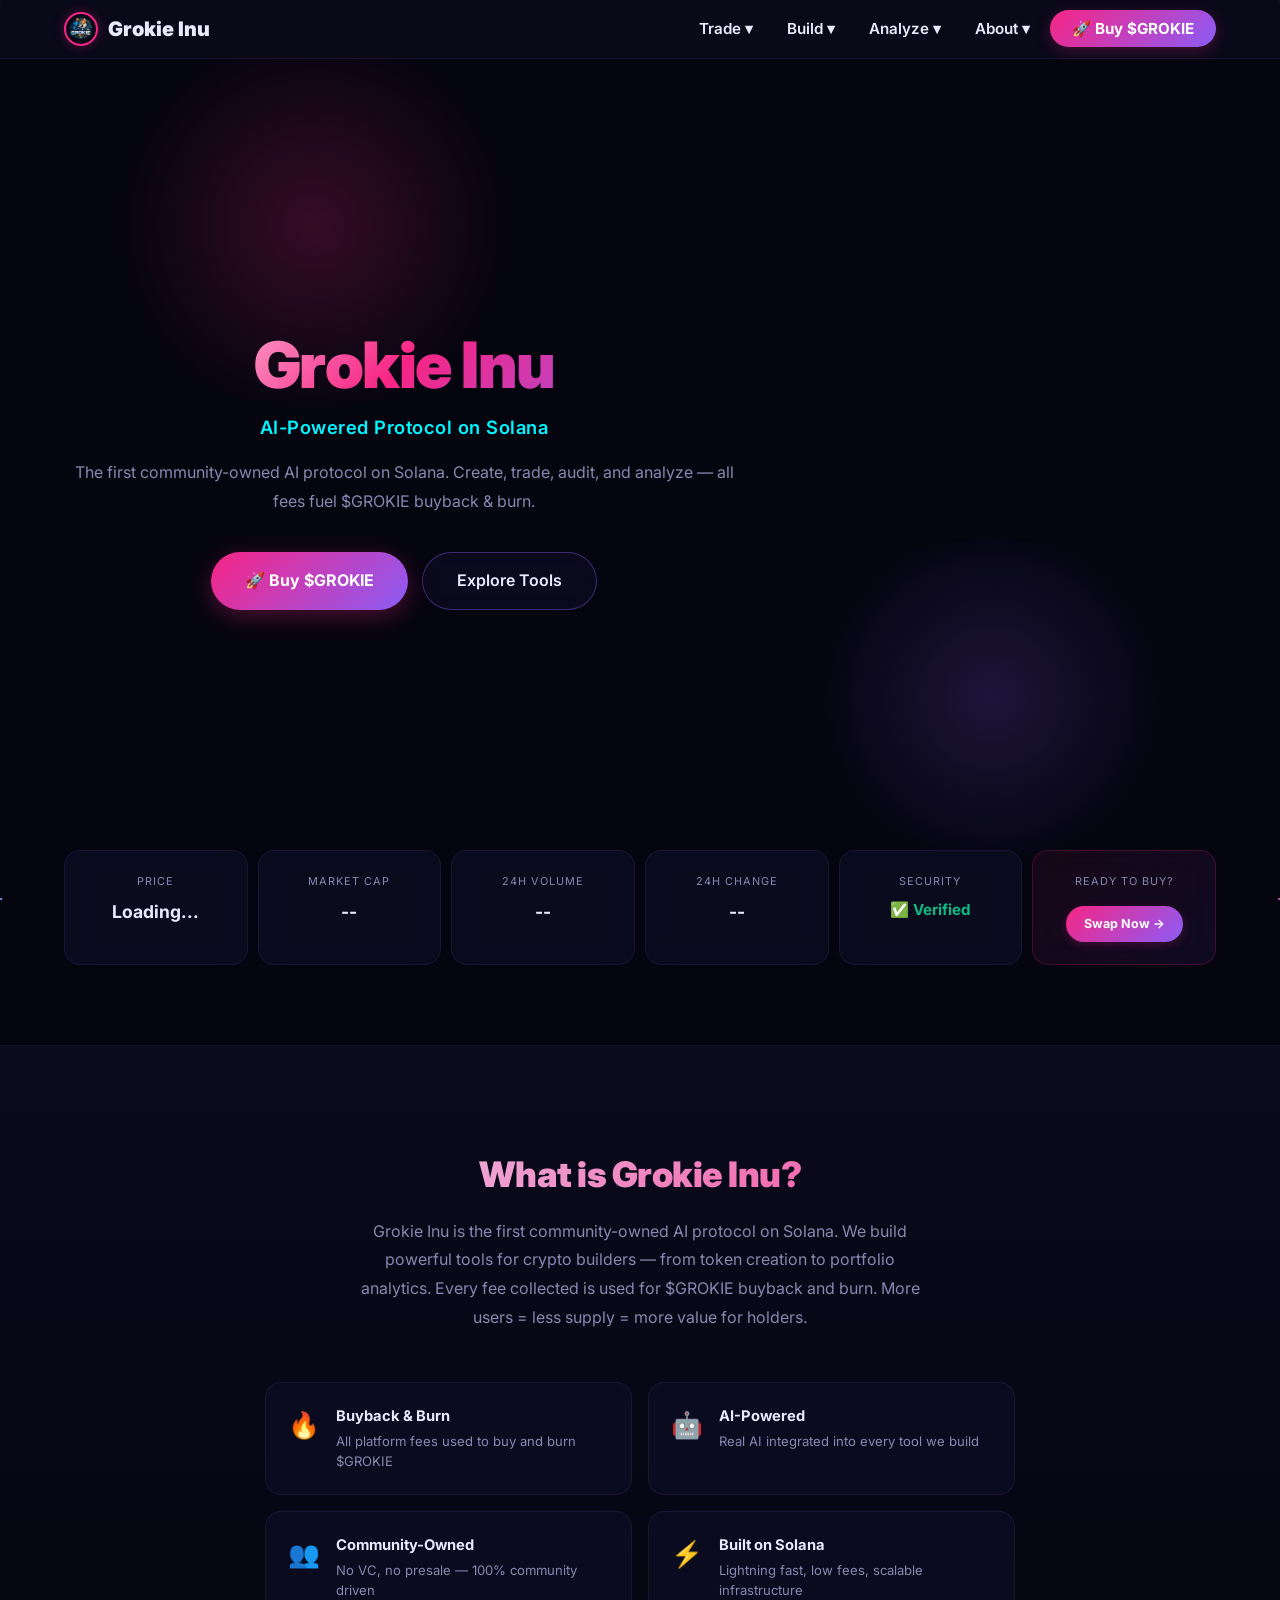
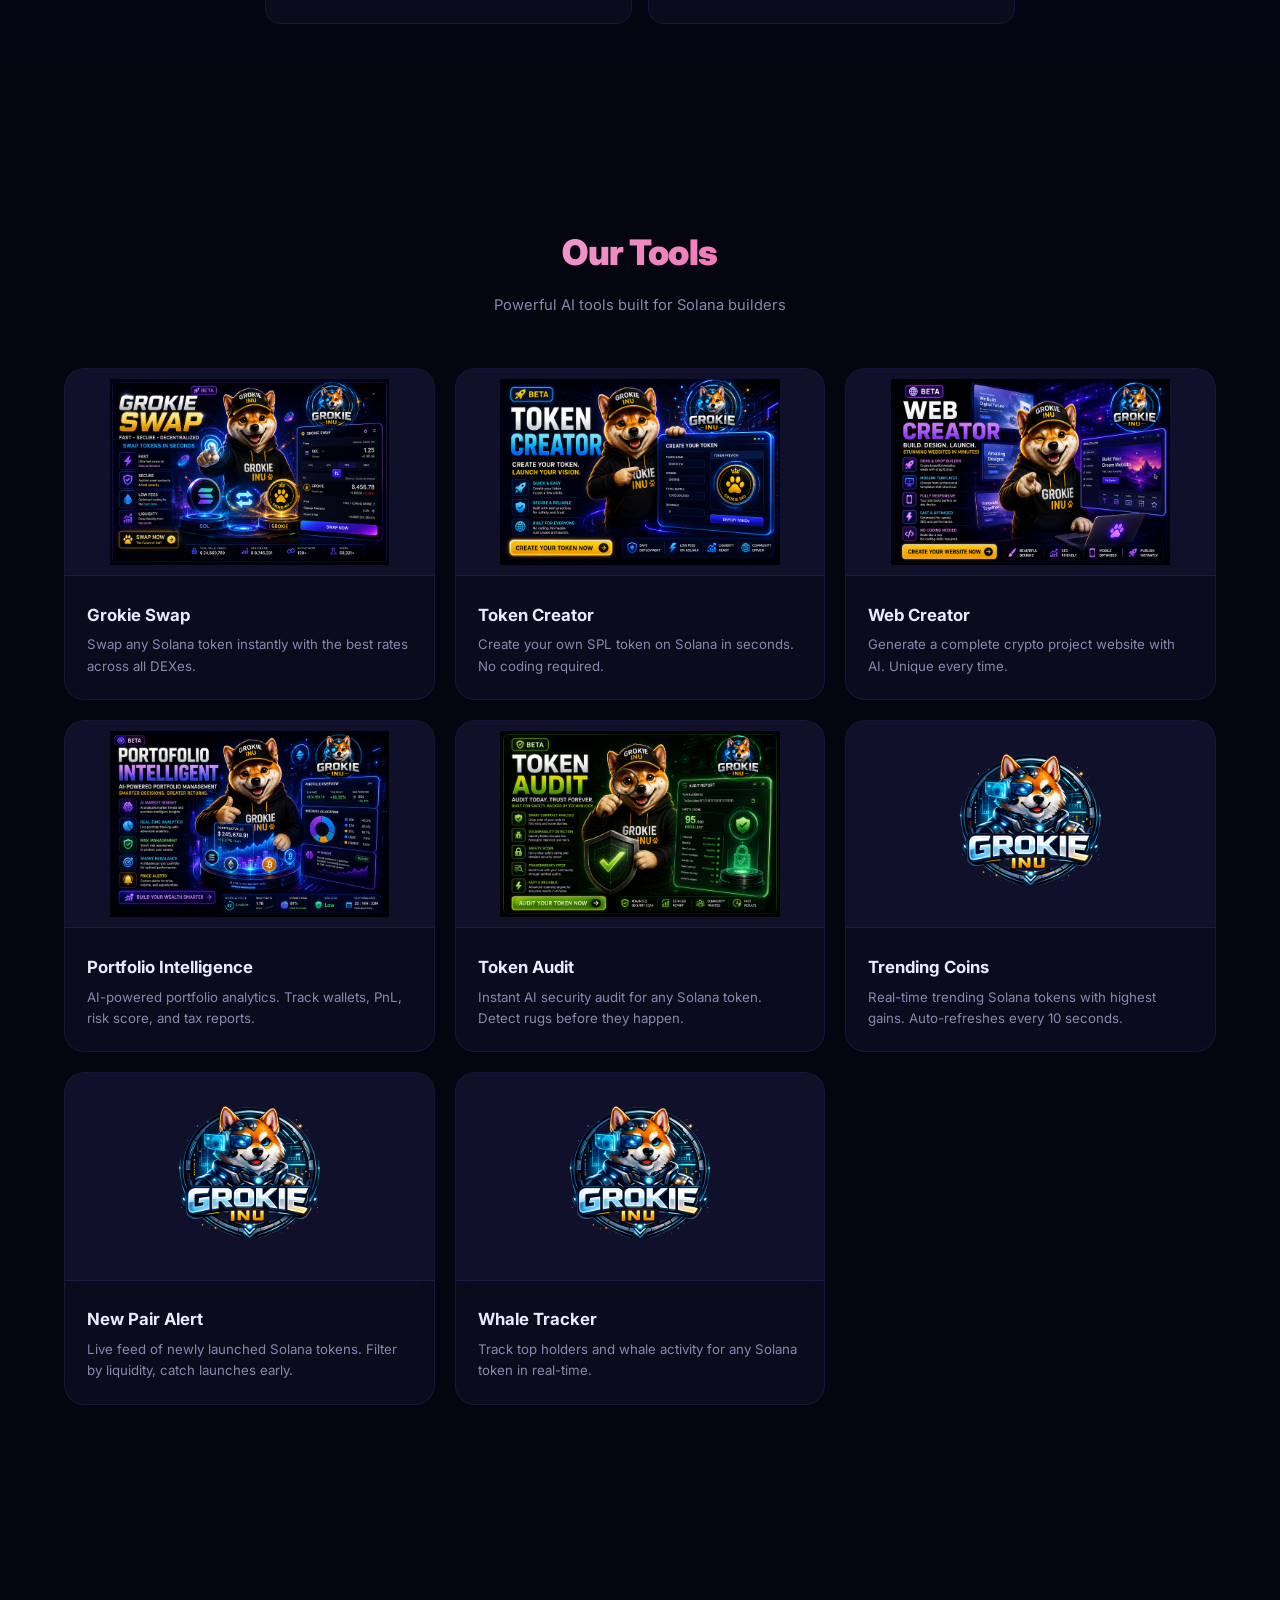
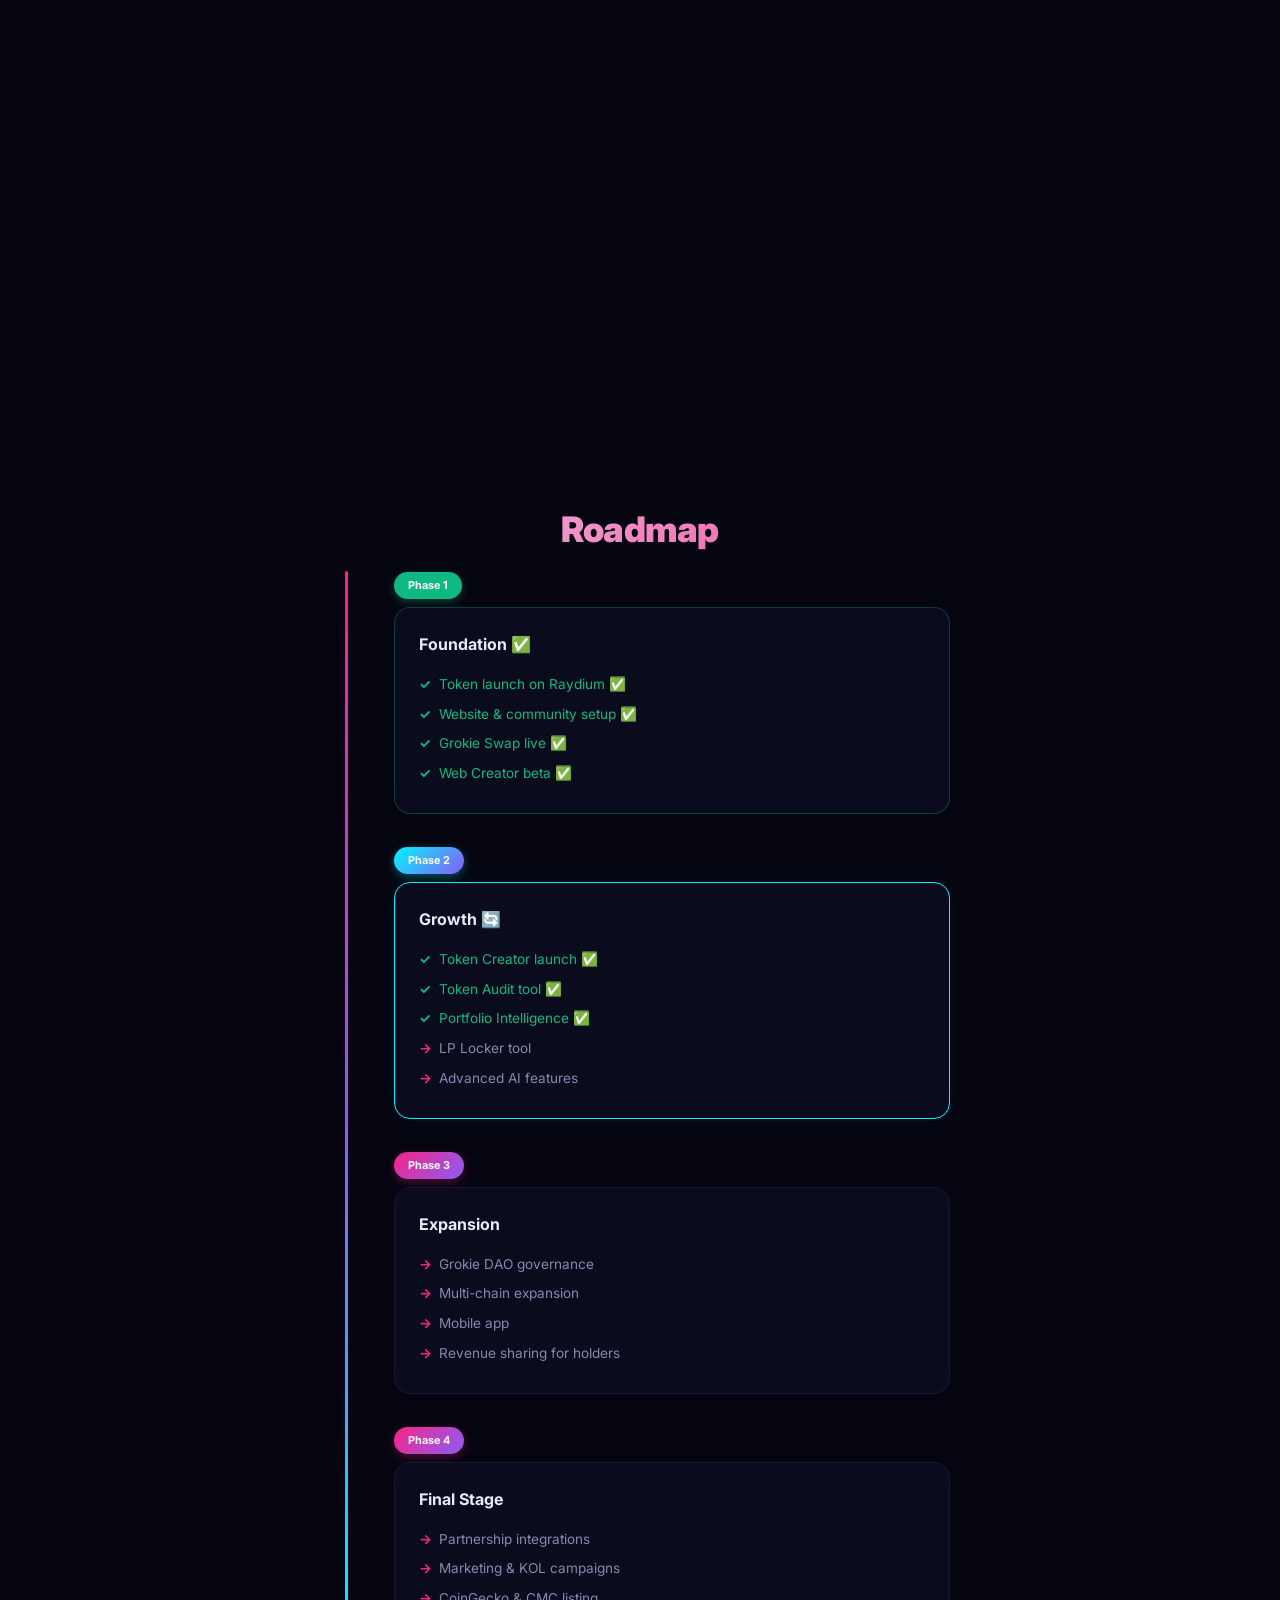
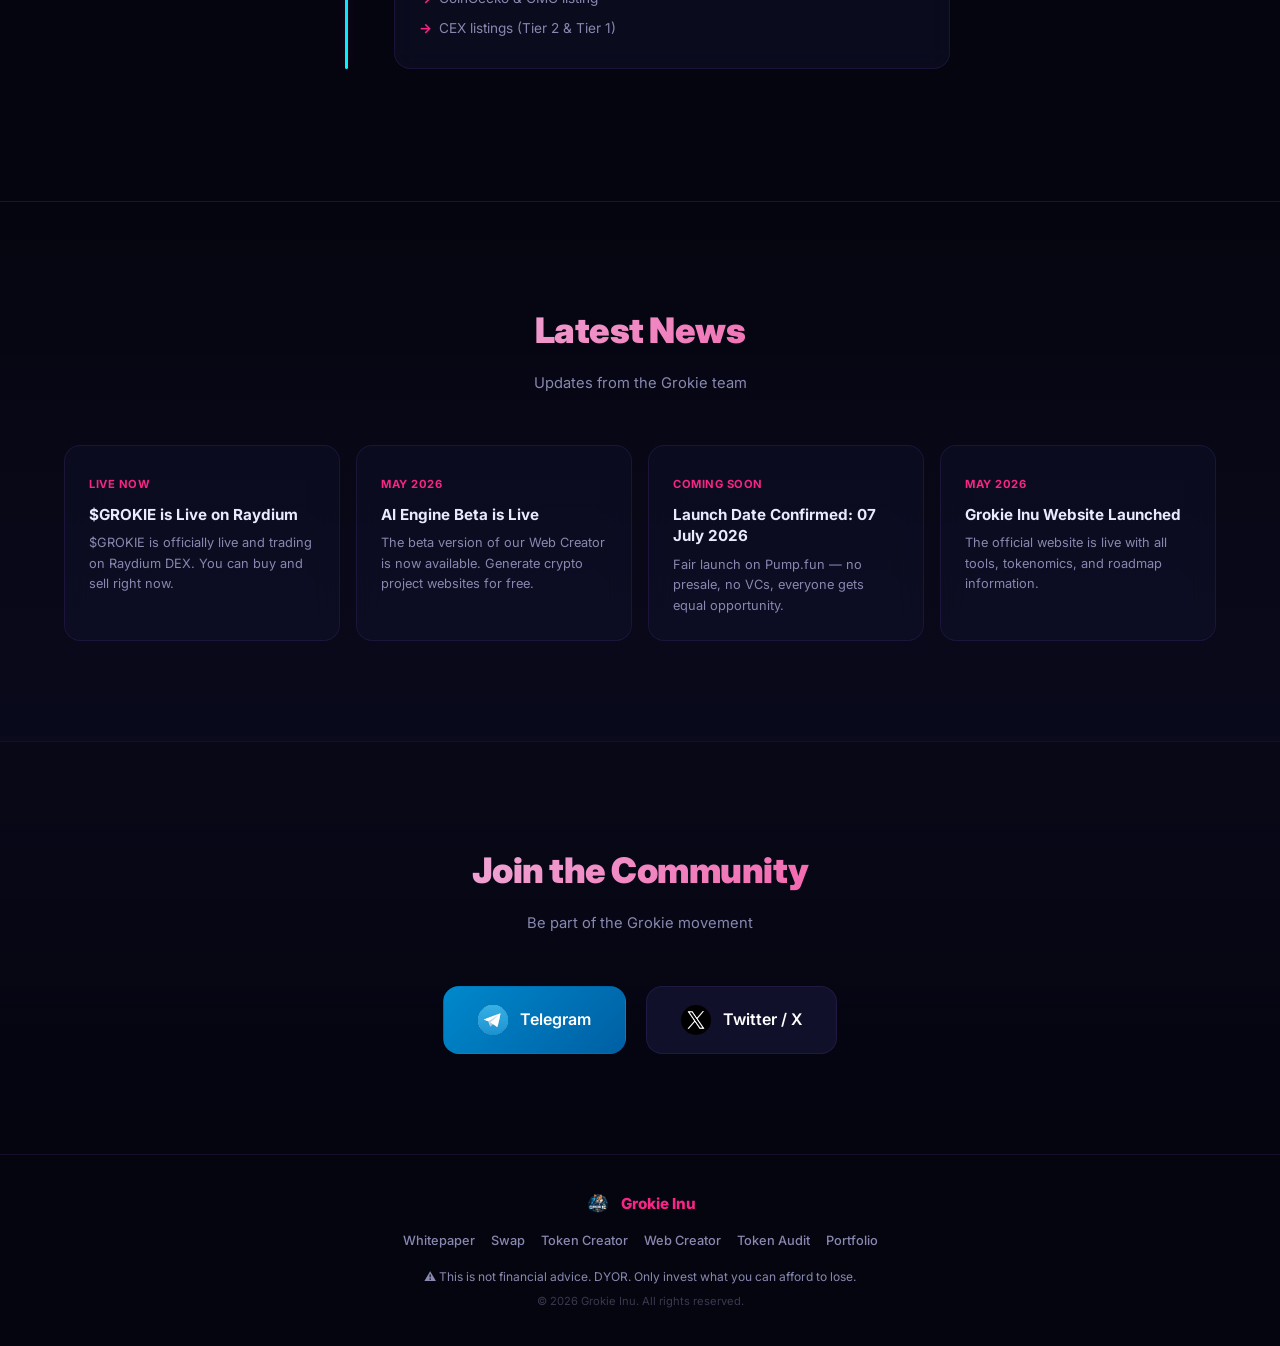
==== commit 479f8d83: "Add files via upload" ====
--- a/index.html
+++ b/index.html
@@ -50,6 +50,7 @@
                         <li><a href="#about">What is Grokie</a></li>
                         <li><a href="#tokenomics">Tokenomics</a></li>
                         <li><a href="#roadmap">Roadmap</a></li>
+                        <li><a href="whitepaper.html">📄 Whitepaper</a></li>
                         <li><a href="#community">Community</a></li>
                     </ul>
                 </li>
@@ -162,6 +163,21 @@
                     <img src="assets/images/tokenaudit.png" alt="Token Audit">
                     <h3>Token Audit</h3>
                     <p>Instant AI security audit for any Solana token. Detect rugs before they happen.</p>
+                </a>
+                <a href="trending.html" class="tool-card">
+                    <img src="assets/images/grokie-inu.png" alt="Trending Coins">
+                    <h3>Trending Coins</h3>
+                    <p>Real-time trending Solana tokens with highest gains. Auto-refreshes every 10 seconds.</p>
+                </a>
+                <a href="new-pairs.html" class="tool-card">
+                    <img src="assets/images/grokie-inu.png" alt="New Pair Alert">
+                    <h3>New Pair Alert</h3>
+                    <p>Live feed of newly launched Solana tokens. Filter by liquidity, catch launches early.</p>
+                </a>
+                <a href="whale-tracker.html" class="tool-card">
+                    <img src="assets/images/grokie-inu.png" alt="Whale Tracker">
+                    <h3>Whale Tracker</h3>
+                    <p>Track top holders and whale activity for any Solana token in real-time.</p>
                 </a>
             </div>
         </div>
@@ -264,6 +280,36 @@
         </div>
     </section>
 
+    <!-- News / Blog -->
+    <section class="news-section" id="news">
+        <div class="container">
+            <h2>Latest News</h2>
+            <p class="section-subtitle">Updates from the Grokie team</p>
+            <div class="news-grid">
+                <a href="blog/blog-live-on-raydium.html" class="news-card">
+                    <span class="news-date">Live Now</span>
+                    <h3>$GROKIE is Live on Raydium</h3>
+                    <p>$GROKIE is officially live and trading on Raydium DEX. You can buy and sell right now.</p>
+                </a>
+                <a href="blog/blog-ai-engine-beta.html" class="news-card">
+                    <span class="news-date">May 2026</span>
+                    <h3>AI Engine Beta is Live</h3>
+                    <p>The beta version of our Web Creator is now available. Generate crypto project websites for free.</p>
+                </a>
+                <a href="blog/blog-launch-date.html" class="news-card">
+                    <span class="news-date">Coming Soon</span>
+                    <h3>Launch Date Confirmed: 07 July 2026</h3>
+                    <p>Fair launch on Pump.fun — no presale, no VCs, everyone gets equal opportunity.</p>
+                </a>
+                <a href="blog/blog-website-launched.html" class="news-card">
+                    <span class="news-date">May 2026</span>
+                    <h3>Grokie Inu Website Launched</h3>
+                    <p>The official website is live with all tools, tokenomics, and roadmap information.</p>
+                </a>
+            </div>
+        </div>
+    </section>
+
     <!-- Community -->
     <section class="community-section" id="community">
         <div class="container">
@@ -290,12 +336,21 @@
                     <img src="assets/images/grokie-inu.png" alt="Grokie Inu">
                     <span>Grokie Inu</span>
                 </div>
+                <div class="footer-links">
+                    <a href="whitepaper.html">Whitepaper</a>
+                    <a href="swap.html">Swap</a>
+                    <a href="token-creator.html">Token Creator</a>
+                    <a href="ai-engine.html">Web Creator</a>
+                    <a href="token-audit.html">Token Audit</a>
+                    <a href="portfolio.html">Portfolio</a>
+                </div>
                 <p class="footer-disclaimer">⚠️ This is not financial advice. DYOR. Only invest what you can afford to lose.</p>
                 <p class="footer-copy">&copy; 2026 Grokie Inu. All rights reserved.</p>
             </div>
         </div>
     </footer>
 
+    <script src="assets/js/keys.js"></script>
     <script src="assets/js/script.js"></script>
 </body>
 </html>
--- a/assets/css/style.css
+++ b/assets/css/style.css
@@ -19,15 +19,21 @@
     --glow-purple: rgba(139, 92, 246, 0.15);
 }
 
+html {
+    overflow-x: hidden;
+}
+
 body {
     font-family: 'Inter', sans-serif;
     background: var(--dark);
     color: var(--text);
     line-height: 1.6;
     overflow-x: hidden;
-}
-
-.container { max-width: 1200px; margin: 0 auto; padding: 0 24px; }
+    width: 100%;
+    max-width: 100vw;
+}
+
+.container { max-width: 1200px; margin: 0 auto; padding: 0 24px; width: 100%; }
 
 /* ===== ANIMATED BACKGROUND CANVAS ===== */
 #bgCanvas {
@@ -36,14 +42,16 @@
     width: 100%; height: 100%;
     z-index: 0;
     pointer-events: none;
+    user-select: none;
 }
 
 /* ===== GLOWING ORB BACKGROUNDS ===== */
 .hero::before {
     content: '';
     position: absolute;
-    top: 5%; left: 0;
-    width: 500px; height: 500px;
+    top: 5%; left: 5%;
+    width: 40%; height: 40%;
+    max-width: 500px; max-height: 500px;
     background: radial-gradient(circle, rgba(247,37,133,0.2) 0%, transparent 65%);
     border-radius: 50%;
     animation: orbMove1 12s ease-in-out infinite;
@@ -53,8 +61,9 @@
 .hero::after {
     content: '';
     position: absolute;
-    bottom: 5%; right: 0;
-    width: 450px; height: 450px;
+    bottom: 5%; right: 5%;
+    width: 35%; height: 35%;
+    max-width: 450px; max-height: 450px;
     background: radial-gradient(circle, rgba(139,92,246,0.18) 0%, transparent 65%);
     border-radius: 50%;
     animation: orbMove2 15s ease-in-out infinite;
@@ -72,8 +81,9 @@
     border-bottom: 1px solid var(--border);
     padding: 12px 0;
     transition: all 0.3s;
-}
-.nav-container { display: flex; align-items: center; justify-content: space-between; position: relative; z-index: 1001; }
+    overflow: visible;
+}
+.nav-container { display: flex; align-items: center; justify-content: space-between; position: relative; z-index: 1001; width: 100%; }
 .logo {
     display: flex; align-items: center; gap: 10px;
     text-decoration: none; font-weight: 900; font-size: 1.25rem;
@@ -109,13 +119,14 @@
 .nav-dropdown-menu li { list-style: none; }
 .nav-dropdown-menu a { display: block; padding: 10px 20px; font-size: 0.92rem; color: var(--text); transition: all 0.2s; text-decoration: none; border: none; font-weight: 500; }
 .nav-dropdown-menu a:hover { color: var(--cyan); background: rgba(0,245,255,0.06); padding-left: 24px; }
-.mobile-menu-btn { display: none; background: none; border: none; color: var(--text); font-size: 1.5rem; cursor: pointer; }
+.mobile-menu-btn { display: none; background: rgba(139,92,246,0.1); border: 1px solid var(--border); color: var(--text); font-size: 1.4rem; cursor: pointer; padding: 8px 14px; border-radius: 8px; min-width: 44px; min-height: 44px; flex-shrink: 0; }
 
 /* ===== HERO ===== */
 .hero {
     position: relative;
     min-height: 100vh; display: flex; align-items: center; justify-content: center;
     text-align: center; padding: 140px 20px 100px;
+    overflow: hidden;
 }
 .hero-content { position: relative; z-index: 2; max-width: 680px; }
 .hero-mascot {
@@ -153,7 +164,7 @@
 .btn-secondary:hover { border-color: var(--primary); background: rgba(139,92,246,0.12); transform: translateY(-2px); }
 
 /* ===== STATS ===== */
-.stats-section { padding: 0 0 80px; margin-top: -50px; position: relative; z-index: 3; }
+.stats-section { padding: 0 0 80px; margin-top: -50px; position: relative; z-index: 3; overflow: hidden; }
 .stats-grid { display: grid; grid-template-columns: repeat(6, 1fr); gap: 10px; }
 .stat-card {
     background: var(--card); backdrop-filter: blur(16px);
@@ -259,18 +270,20 @@
     background: linear-gradient(to bottom, var(--accent), var(--primary), var(--cyan));
     border-radius: 3px; box-shadow: 0 0 10px var(--glow-pink);
 }
-.roadmap-item { position: relative; margin-bottom: 32px; padding-left: 10px; }
+.roadmap-item { position: relative; margin-bottom: 32px; padding-left: 10px; padding-top: 0; }
 .roadmap-marker {
-    position: absolute; left: -40px; top: -28px;
+    display: inline-block;
     background: linear-gradient(135deg, var(--accent), var(--primary));
     color: #fff; padding: 5px 14px; border-radius: 50px; font-size: 0.68rem; font-weight: 700;
     box-shadow: 0 3px 10px rgba(247,37,133,0.3);
     white-space: nowrap;
+    margin-left: 14px;
+    margin-bottom: 8px;
 }
 .roadmap-card {
     background: var(--card); backdrop-filter: blur(12px);
     border: 1px solid var(--border); border-radius: 16px; padding: 24px;
-    margin-left: 14px; margin-top: 10px; transition: all 0.4s;
+    margin-left: 14px; transition: all 0.4s;
 }
 .roadmap-card:hover { border-color: var(--border-hover); transform: translateX(6px); box-shadow: 0 10px 30px rgba(0,0,0,0.3); }
 .roadmap-card h3 { font-size: 1rem; margin-bottom: 12px; color: var(--text); }
@@ -284,6 +297,26 @@
 .roadmap-item.active .roadmap-card { border-color: var(--cyan); box-shadow: 0 0 20px rgba(0,245,255,0.06); }
 .roadmap-item.active .roadmap-marker { background: linear-gradient(135deg, var(--cyan), var(--primary)); box-shadow: 0 3px 10px rgba(0,245,255,0.3); }
 
+/* ===== NEWS / BLOG ===== */
+.news-section { background: linear-gradient(180deg, var(--dark) 0%, rgba(12,12,32,0.8) 100%); border-top: 1px solid var(--border); }
+.news-grid { display: grid; grid-template-columns: repeat(auto-fit, minmax(260px, 1fr)); gap: 16px; }
+.news-card {
+    display: block; text-decoration: none; color: var(--text);
+    background: var(--card); backdrop-filter: blur(12px);
+    border: 1px solid var(--border); border-radius: 16px;
+    padding: 24px; transition: all 0.3s; position: relative; overflow: hidden;
+}
+.news-card::before {
+    content: ''; position: absolute; top: 0; left: 0; width: 3px; height: 100%;
+    background: linear-gradient(180deg, var(--accent), var(--primary)); opacity: 0;
+    transition: opacity 0.3s;
+}
+.news-card:hover { border-color: var(--border-hover); transform: translateY(-4px); }
+.news-card:hover::before { opacity: 1; }
+.news-date { font-size: 0.7rem; color: var(--accent); font-weight: 700; text-transform: uppercase; letter-spacing: 0.5px; }
+.news-card h3 { font-size: 0.95rem; font-weight: 700; margin: 8px 0; color: var(--text); line-height: 1.4; }
+.news-card p { font-size: 0.8rem; color: var(--muted); line-height: 1.6; margin: 0; }
+
 /* ===== COMMUNITY ===== */
 .community-section { text-align: center; background: linear-gradient(180deg, rgba(12,12,32,0.5) 0%, var(--dark) 100%); border-top: 1px solid var(--border); }
 .community-links { display: flex; justify-content: center; gap: 20px; flex-wrap: wrap; }
@@ -306,26 +339,42 @@
 .footer-brand span { font-weight: 800; color: var(--accent); font-size: 0.95rem; }
 .footer-disclaimer { font-size: 0.75rem; color: var(--muted); margin-bottom: 6px; }
 .footer-copy { font-size: 0.7rem; color: rgba(136,136,176,0.4); }
+.footer-links { display: flex; flex-wrap: wrap; justify-content: center; gap: 16px; margin-bottom: 16px; }
+.footer-links a { color: var(--muted); text-decoration: none; font-size: 0.8rem; font-weight: 500; transition: color 0.2s; }
+.footer-links a:hover { color: var(--cyan); }
 
 /* ===== RESPONSIVE ===== */
 @media (max-width: 1024px) {
     .stats-grid { grid-template-columns: repeat(3, 1fr); }
 }
-@media (max-width: 768px) {
-    .nav-links { display: none; position: absolute; top: 100%; left: 0; right: 0; background: rgba(5,5,16,0.98); backdrop-filter: blur(20px); flex-direction: column; padding: 20px; gap: 8px; border-bottom: 1px solid var(--border); }
-    .nav-links.active { display: flex; }
-    .mobile-menu-btn { display: block; }
-    .nav-dropdown-menu { position: static; box-shadow: none; border: none; background: transparent; padding-left: 16px; }
+@media (max-width: 960px) {
+    .nav-container { padding: 0 16px; }
+    .nav-links { display: none !important; position: absolute; top: 100%; left: 0; right: 0; background: rgba(5,5,16,0.98); backdrop-filter: blur(20px); flex-direction: column; padding: 20px; gap: 8px; border-bottom: 1px solid var(--border); z-index: 999; }
+    .nav-links.active { display: flex !important; flex-direction: column; }
+    .mobile-menu-btn { display: flex !important; align-items: center; justify-content: center; }
+    .nav-dropdown-menu { position: static; box-shadow: none; border: none; background: transparent; padding-left: 16px; display: none; }
     .nav-dropdown:hover .nav-dropdown-menu { display: block; }
-    .hero h1 { font-size: 2.6rem; }
-    .hero-mascot { width: 110px; height: 110px; }
+    .nav-dropdown.open .nav-dropdown-menu { display: block; }
+    .hero h1 { font-size: 2.4rem; }
+    .hero { padding: 110px 20px 70px; min-height: auto; }
     .stats-grid { grid-template-columns: repeat(2, 1fr); }
     .tools-grid { grid-template-columns: 1fr; }
     .about-highlights { grid-template-columns: 1fr; }
 }
 @media (max-width: 480px) {
     .hero h1 { font-size: 2.1rem; }
-    .stats-grid { grid-template-columns: 1fr 1fr; }
+    .hero-tagline { font-size: 0.95rem; }
+    .hero-desc { font-size: 0.85rem; }
+    .hero { padding: 100px 16px 60px; }
+    .btn-primary { padding: 12px 26px; font-size: 0.9rem; }
+    .btn-secondary { padding: 12px 26px; font-size: 0.9rem; }
+    .stats-grid { grid-template-columns: 1fr 1fr; gap: 8px; }
+    .stat-card { padding: 16px 10px; }
+    .stat-value { font-size: 0.95rem; }
+    .stat-label { font-size: 0.62rem; }
     .tokenomics-grid { grid-template-columns: 1fr 1fr; }
     .hero-btns { flex-direction: column; align-items: center; }
-}
+    h2 { font-size: 1.6rem; }
+    .section-desc { font-size: 0.85rem; }
+    .container { padding: 0 16px; }
+}
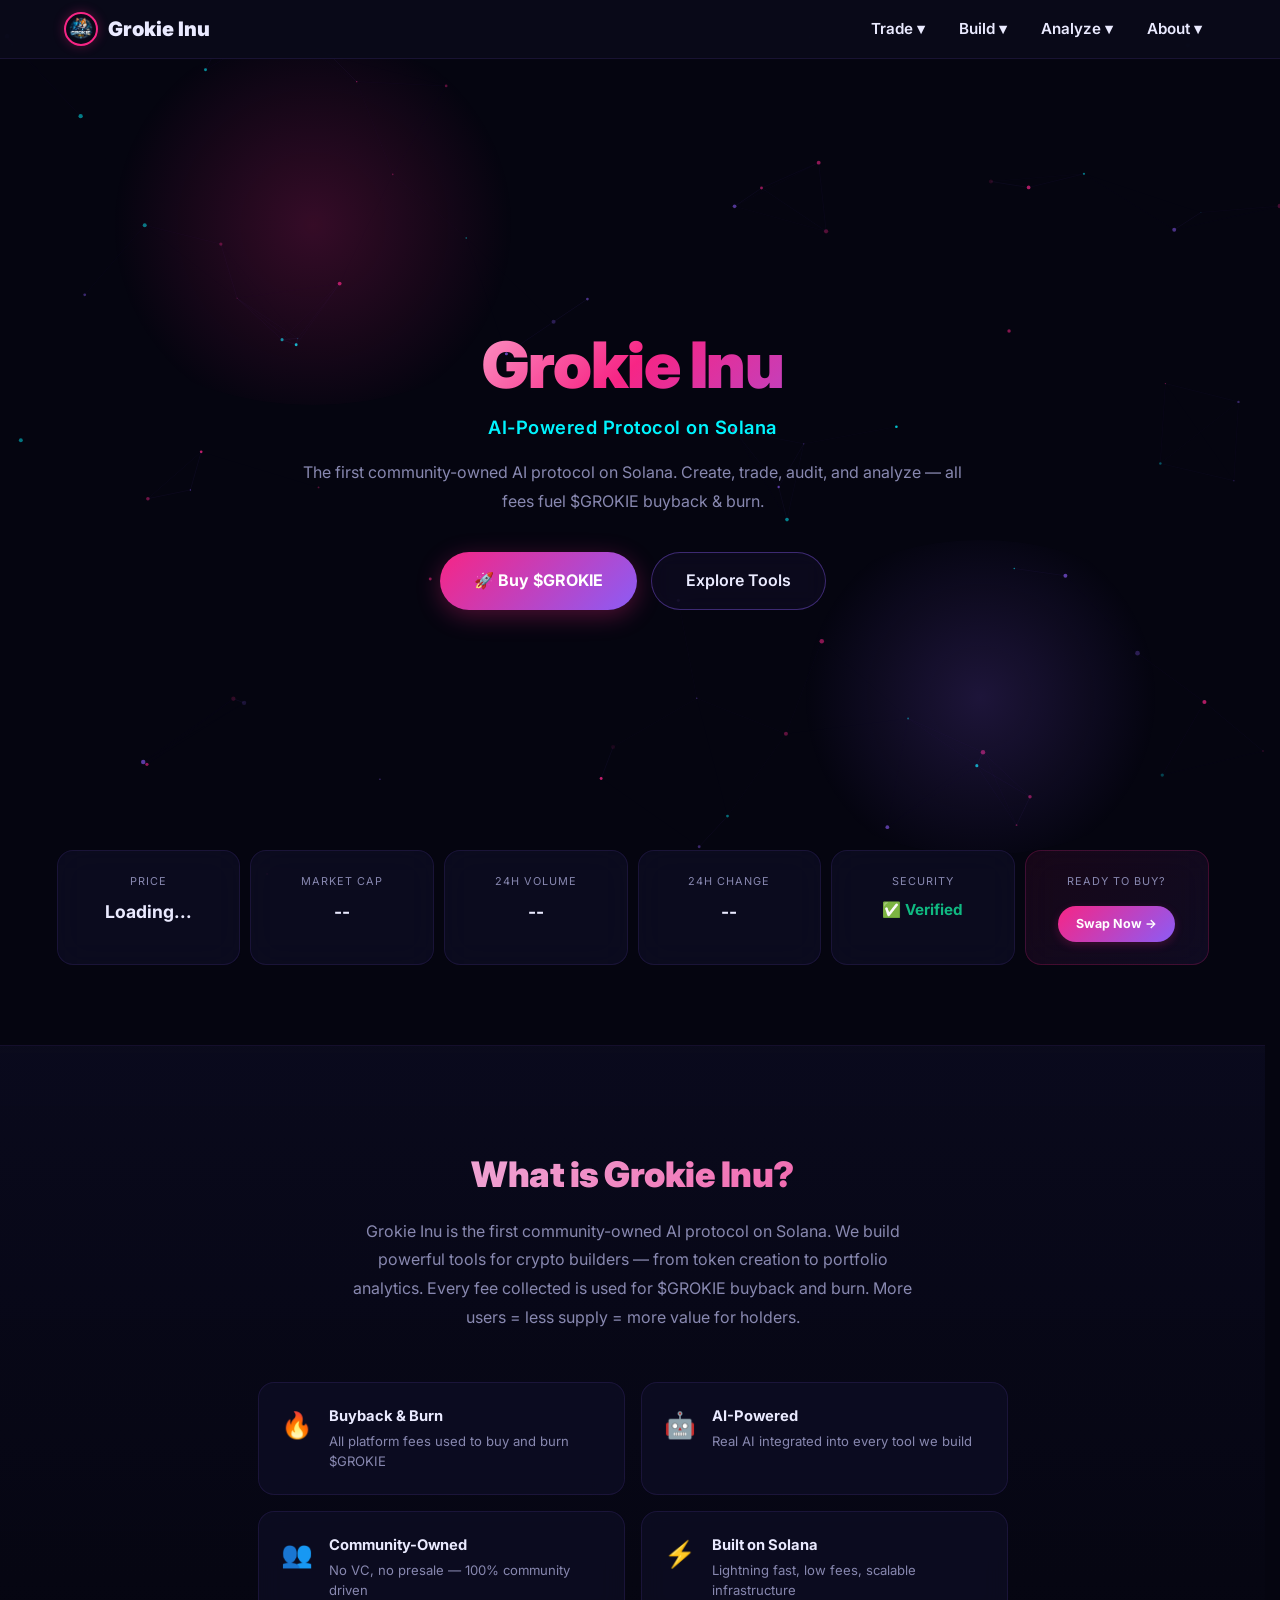
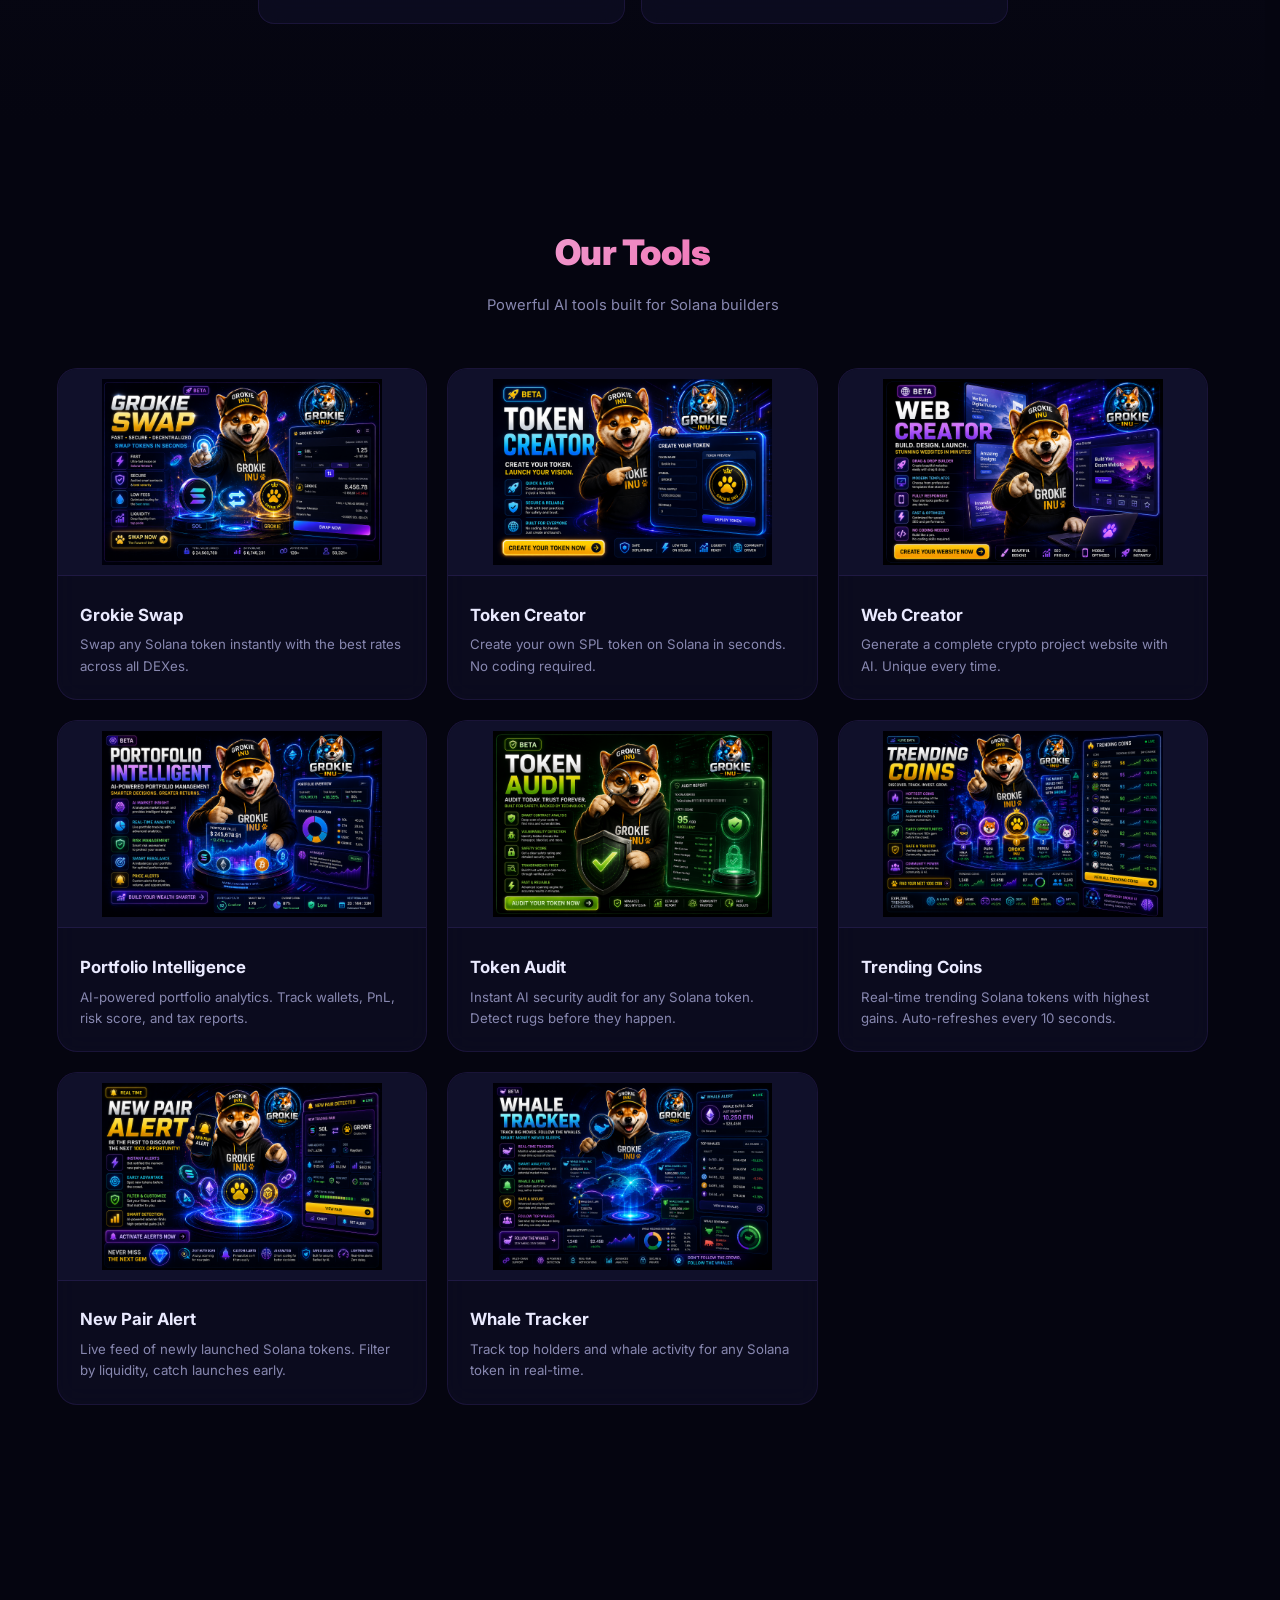
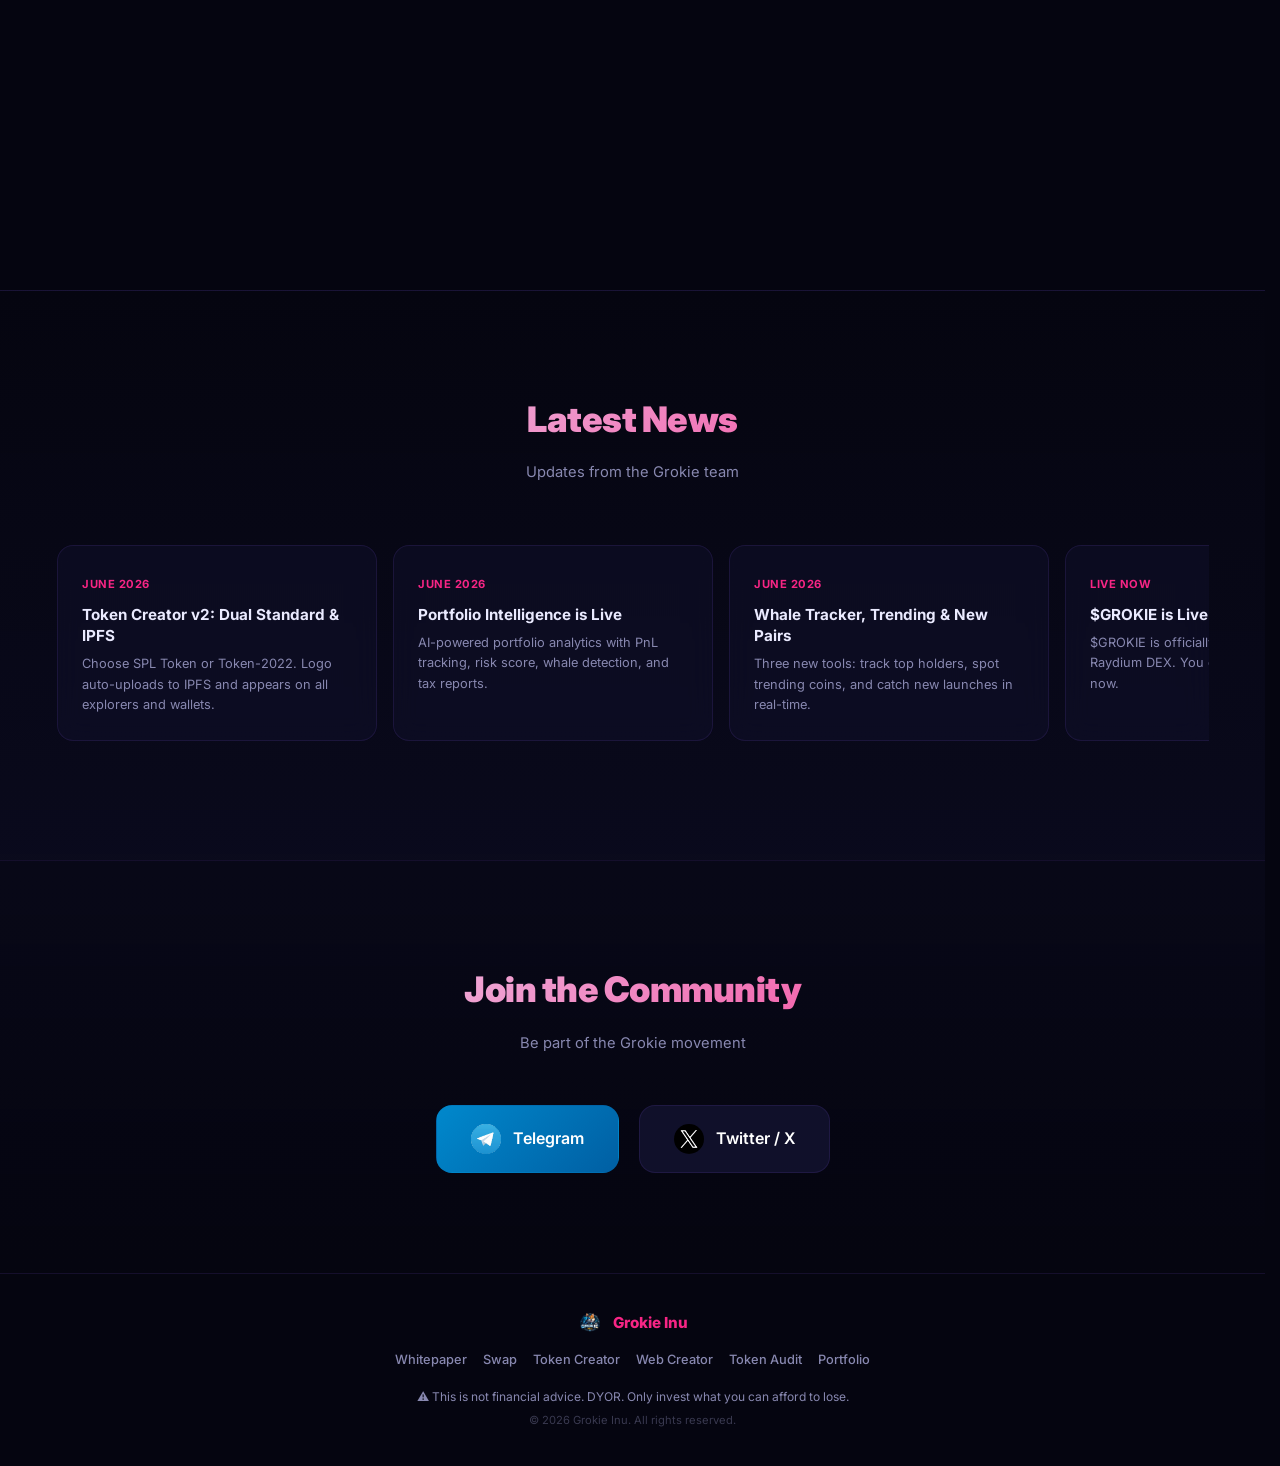
==== commit f706f2c0: "Add files via upload" ====
--- a/index.html
+++ b/index.html
@@ -54,7 +54,6 @@
                         <li><a href="#community">Community</a></li>
                     </ul>
                 </li>
-                <li><a href="swap.html" class="nav-swap-btn">🚀 Buy $GROKIE</a></li>
             </ul>
             <button class="mobile-menu-btn" id="mobileMenuBtn">☰</button>
         </div>
@@ -165,17 +164,17 @@
                     <p>Instant AI security audit for any Solana token. Detect rugs before they happen.</p>
                 </a>
                 <a href="trending.html" class="tool-card">
-                    <img src="assets/images/grokie-inu.png" alt="Trending Coins">
+                    <img src="assets/images/trendingcoin.png" alt="Trending Coins">
                     <h3>Trending Coins</h3>
                     <p>Real-time trending Solana tokens with highest gains. Auto-refreshes every 10 seconds.</p>
                 </a>
                 <a href="new-pairs.html" class="tool-card">
-                    <img src="assets/images/grokie-inu.png" alt="New Pair Alert">
+                    <img src="assets/images/newpair.png" alt="New Pair Alert">
                     <h3>New Pair Alert</h3>
                     <p>Live feed of newly launched Solana tokens. Filter by liquidity, catch launches early.</p>
                 </a>
                 <a href="whale-tracker.html" class="tool-card">
-                    <img src="assets/images/grokie-inu.png" alt="Whale Tracker">
+                    <img src="assets/images/whaletracker.png" alt="Whale Tracker">
                     <h3>Whale Tracker</h3>
                     <p>Track top holders and whale activity for any Solana token in real-time.</p>
                 </a>
@@ -239,39 +238,42 @@
                         </ul>
                     </div>
                 </div>
+                <div class="roadmap-item done">
+                    <div class="roadmap-marker">Phase 2</div>
+                    <div class="roadmap-card">
+                        <h3>Platform Tools ✅</h3>
+                        <ul>
+                            <li class="done">Token Creator (SPL & Token-2022) ✅</li>
+                            <li class="done">AI Token Audit & Security Scanner ✅</li>
+                            <li class="done">Portfolio Intelligence (AI-powered) ✅</li>
+                            <li class="done">Trending Coins (real-time) ✅</li>
+                            <li class="done">New Pair Alert ✅</li>
+                            <li class="done">Whale Tracker ✅</li>
+                        </ul>
+                    </div>
+                </div>
                 <div class="roadmap-item active">
-                    <div class="roadmap-marker">Phase 2</div>
+                    <div class="roadmap-marker">Phase 3</div>
                     <div class="roadmap-card">
                         <h3>Growth 🔄</h3>
                         <ul>
-                            <li class="done">Token Creator launch ✅</li>
-                            <li class="done">Token Audit tool ✅</li>
-                            <li class="done">Portfolio Intelligence ✅</li>
                             <li>LP Locker tool</li>
                             <li>Advanced AI features</li>
+                            <li>Revenue sharing for $GROKIE stakers</li>
+                            <li>Apply for CoinGecko & CoinMarketCap</li>
+                            <li>Community governance & voting</li>
                         </ul>
                     </div>
                 </div>
                 <div class="roadmap-item">
-                    <div class="roadmap-marker">Phase 3</div>
+                    <div class="roadmap-marker">Phase 4</div>
                     <div class="roadmap-card">
                         <h3>Expansion</h3>
                         <ul>
-                            <li>Grokie DAO governance</li>
-                            <li>Multi-chain expansion</li>
+                            <li>Grokie Launchpad — fair launch platform</li>
+                            <li>Multi-chain expansion (Base, BSC)</li>
                             <li>Mobile app</li>
-                            <li>Revenue sharing for holders</li>
-                        </ul>
-                    </div>
-                </div>
-                <div class="roadmap-item">
-                    <div class="roadmap-marker">Phase 4</div>
-                    <div class="roadmap-card">
-                        <h3>Final Stage</h3>
-                        <ul>
-                            <li>Partnership integrations</li>
-                            <li>Marketing & KOL campaigns</li>
-                            <li>CoinGecko & CMC listing</li>
+                            <li>Strategic partnerships</li>
                             <li>CEX listings (Tier 2 & Tier 1)</li>
                         </ul>
                     </div>
@@ -285,27 +287,40 @@
         <div class="container">
             <h2>Latest News</h2>
             <p class="section-subtitle">Updates from the Grokie team</p>
-            <div class="news-grid">
-                <a href="blog/blog-live-on-raydium.html" class="news-card">
-                    <span class="news-date">Live Now</span>
-                    <h3>$GROKIE is Live on Raydium</h3>
-                    <p>$GROKIE is officially live and trading on Raydium DEX. You can buy and sell right now.</p>
-                </a>
-                <a href="blog/blog-ai-engine-beta.html" class="news-card">
-                    <span class="news-date">May 2026</span>
-                    <h3>AI Engine Beta is Live</h3>
-                    <p>The beta version of our Web Creator is now available. Generate crypto project websites for free.</p>
-                </a>
-                <a href="blog/blog-launch-date.html" class="news-card">
-                    <span class="news-date">Coming Soon</span>
-                    <h3>Launch Date Confirmed: 07 July 2026</h3>
-                    <p>Fair launch on Pump.fun — no presale, no VCs, everyone gets equal opportunity.</p>
-                </a>
-                <a href="blog/blog-website-launched.html" class="news-card">
-                    <span class="news-date">May 2026</span>
-                    <h3>Grokie Inu Website Launched</h3>
-                    <p>The official website is live with all tools, tokenomics, and roadmap information.</p>
-                </a>
+            <div class="news-carousel-wrapper">
+                <div class="news-carousel" id="newsCarousel">
+                    <a href="blog/blog-token-creator-v2.html" class="news-card">
+                        <span class="news-date">June 2026</span>
+                        <h3>Token Creator v2: Dual Standard & IPFS</h3>
+                        <p>Choose SPL Token or Token-2022. Logo auto-uploads to IPFS and appears on all explorers and wallets.</p>
+                    </a>
+                    <a href="blog/blog-portfolio-intelligence.html" class="news-card">
+                        <span class="news-date">June 2026</span>
+                        <h3>Portfolio Intelligence is Live</h3>
+                        <p>AI-powered portfolio analytics with PnL tracking, risk score, whale detection, and tax reports.</p>
+                    </a>
+                    <a href="blog/blog-whale-tracker-trending.html" class="news-card">
+                        <span class="news-date">June 2026</span>
+                        <h3>Whale Tracker, Trending & New Pairs</h3>
+                        <p>Three new tools: track top holders, spot trending coins, and catch new launches in real-time.</p>
+                    </a>
+                    <a href="blog/blog-live-on-raydium.html" class="news-card">
+                        <span class="news-date">Live Now</span>
+                        <h3>$GROKIE is Live on Raydium</h3>
+                        <p>$GROKIE is officially live and trading on Raydium DEX. You can buy and sell right now.</p>
+                    </a>
+                    <a href="blog/blog-ai-engine-beta.html" class="news-card">
+                        <span class="news-date">May 2026</span>
+                        <h3>AI Engine Beta is Live</h3>
+                        <p>The beta version of our Web Creator is now available. Generate crypto project websites for free.</p>
+                    </a>
+                    <a href="blog/blog-website-launched.html" class="news-card">
+                        <span class="news-date">May 2026</span>
+                        <h3>Grokie Inu Website Launched</h3>
+                        <p>The official website is live with all tools, tokenomics, and roadmap information.</p>
+                    </a>
+                </div>
+                <div class="news-carousel-dots" id="carouselDots"></div>
             </div>
         </div>
     </section>
--- a/assets/css/style.css
+++ b/assets/css/style.css
@@ -21,6 +21,8 @@
 
 html {
     overflow-x: hidden;
+    overflow-y: scroll;
+    scrollbar-gutter: stable;
 }
 
 body {
@@ -128,7 +130,7 @@
     text-align: center; padding: 140px 20px 100px;
     overflow: hidden;
 }
-.hero-content { position: relative; z-index: 2; max-width: 680px; }
+.hero-content { position: relative; z-index: 2; max-width: 680px; margin: 0 auto; }
 .hero-mascot {
     width: 280px; height: 280px; border-radius: 24px;
     object-fit: contain;
@@ -164,8 +166,17 @@
 .btn-secondary:hover { border-color: var(--primary); background: rgba(139,92,246,0.12); transform: translateY(-2px); }
 
 /* ===== STATS ===== */
-.stats-section { padding: 0 0 80px; margin-top: -50px; position: relative; z-index: 3; overflow: hidden; }
-.stats-grid { display: grid; grid-template-columns: repeat(6, 1fr); gap: 10px; }
+.stats-section {
+    padding: 0 0 80px;
+    margin-top: -50px;
+    position: relative;
+    z-index: 3;
+}
+.stats-grid {
+    display: grid;
+    grid-template-columns: repeat(6, 1fr);
+    gap: 10px;
+}
 .stat-card {
     background: var(--card); backdrop-filter: blur(16px);
     border: 1px solid var(--border); border-radius: 16px; padding: 22px 14px;
@@ -297,14 +308,22 @@
 .roadmap-item.active .roadmap-card { border-color: var(--cyan); box-shadow: 0 0 20px rgba(0,245,255,0.06); }
 .roadmap-item.active .roadmap-marker { background: linear-gradient(135deg, var(--cyan), var(--primary)); box-shadow: 0 3px 10px rgba(0,245,255,0.3); }
 
-/* ===== NEWS / BLOG ===== */
+/* ===== NEWS / BLOG CAROUSEL ===== */
 .news-section { background: linear-gradient(180deg, var(--dark) 0%, rgba(12,12,32,0.8) 100%); border-top: 1px solid var(--border); }
-.news-grid { display: grid; grid-template-columns: repeat(auto-fit, minmax(260px, 1fr)); gap: 16px; }
+.news-carousel-wrapper { position: relative; overflow: hidden; }
+.news-carousel {
+    display: flex;
+    gap: 16px;
+    padding: 10px 0 20px;
+    will-change: transform;
+}
+.news-carousel::-webkit-scrollbar { display: none; }
 .news-card {
     display: block; text-decoration: none; color: var(--text);
     background: var(--card); backdrop-filter: blur(12px);
     border: 1px solid var(--border); border-radius: 16px;
-    padding: 24px; transition: all 0.3s; position: relative; overflow: hidden;
+    padding: 24px; transition: border-color 0.3s, transform 0.3s; position: relative; overflow: hidden;
+    min-width: 320px; max-width: 320px; flex-shrink: 0;
 }
 .news-card::before {
     content: ''; position: absolute; top: 0; left: 0; width: 3px; height: 100%;
@@ -316,6 +335,20 @@
 .news-date { font-size: 0.7rem; color: var(--accent); font-weight: 700; text-transform: uppercase; letter-spacing: 0.5px; }
 .news-card h3 { font-size: 0.95rem; font-weight: 700; margin: 8px 0; color: var(--text); line-height: 1.4; }
 .news-card p { font-size: 0.8rem; color: var(--muted); line-height: 1.6; margin: 0; }
+.news-carousel-dots {
+    display: flex; justify-content: center; gap: 8px; margin-top: 16px;
+}
+.news-carousel-dots .dot {
+    width: 8px; height: 8px; border-radius: 50%;
+    background: var(--border); cursor: pointer; transition: all 0.3s;
+}
+.news-carousel-dots .dot.active {
+    background: var(--accent); width: 24px; border-radius: 4px;
+}
+@media (max-width: 768px) {
+    .news-carousel { overflow-x: auto; -webkit-overflow-scrolling: touch; scroll-snap-type: x mandatory; }
+    .news-card { min-width: 85%; max-width: 85%; scroll-snap-align: start; }
+}
 
 /* ===== COMMUNITY ===== */
 .community-section { text-align: center; background: linear-gradient(180deg, rgba(12,12,32,0.5) 0%, var(--dark) 100%); border-top: 1px solid var(--border); }
